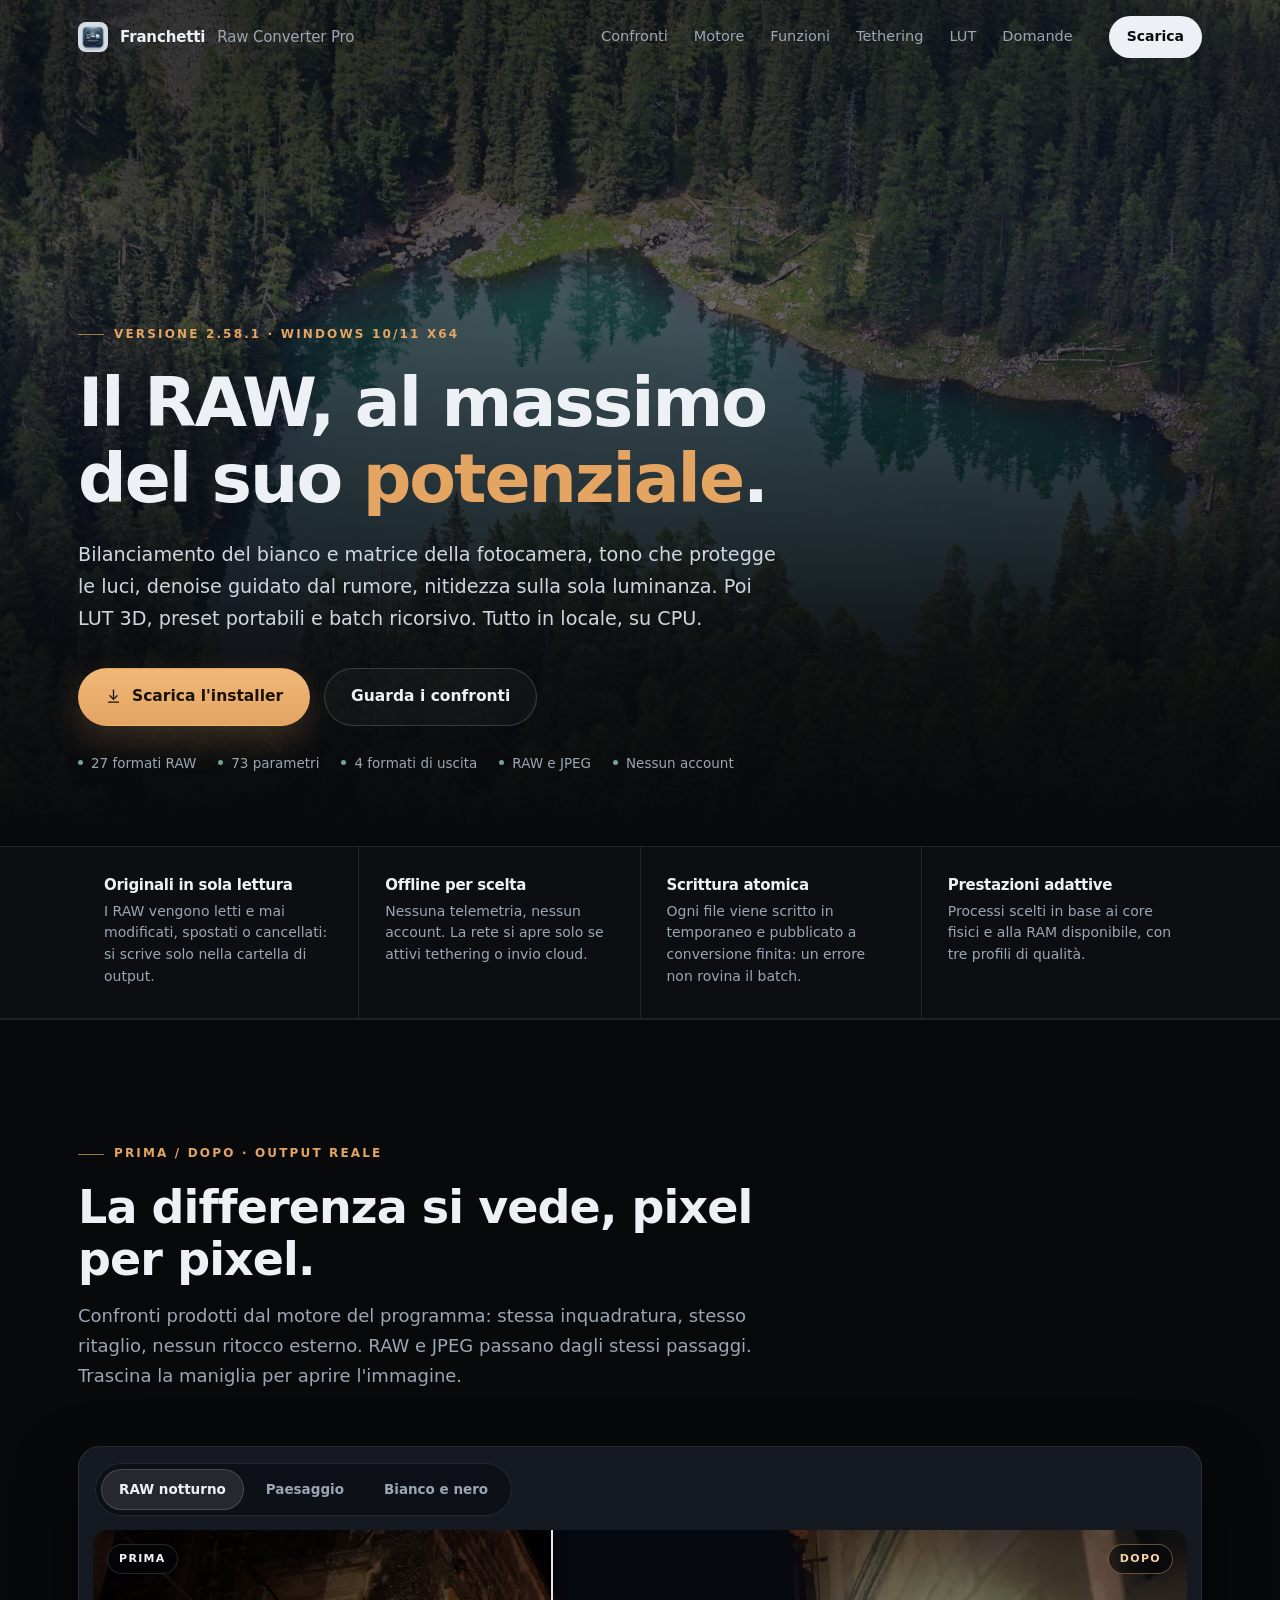
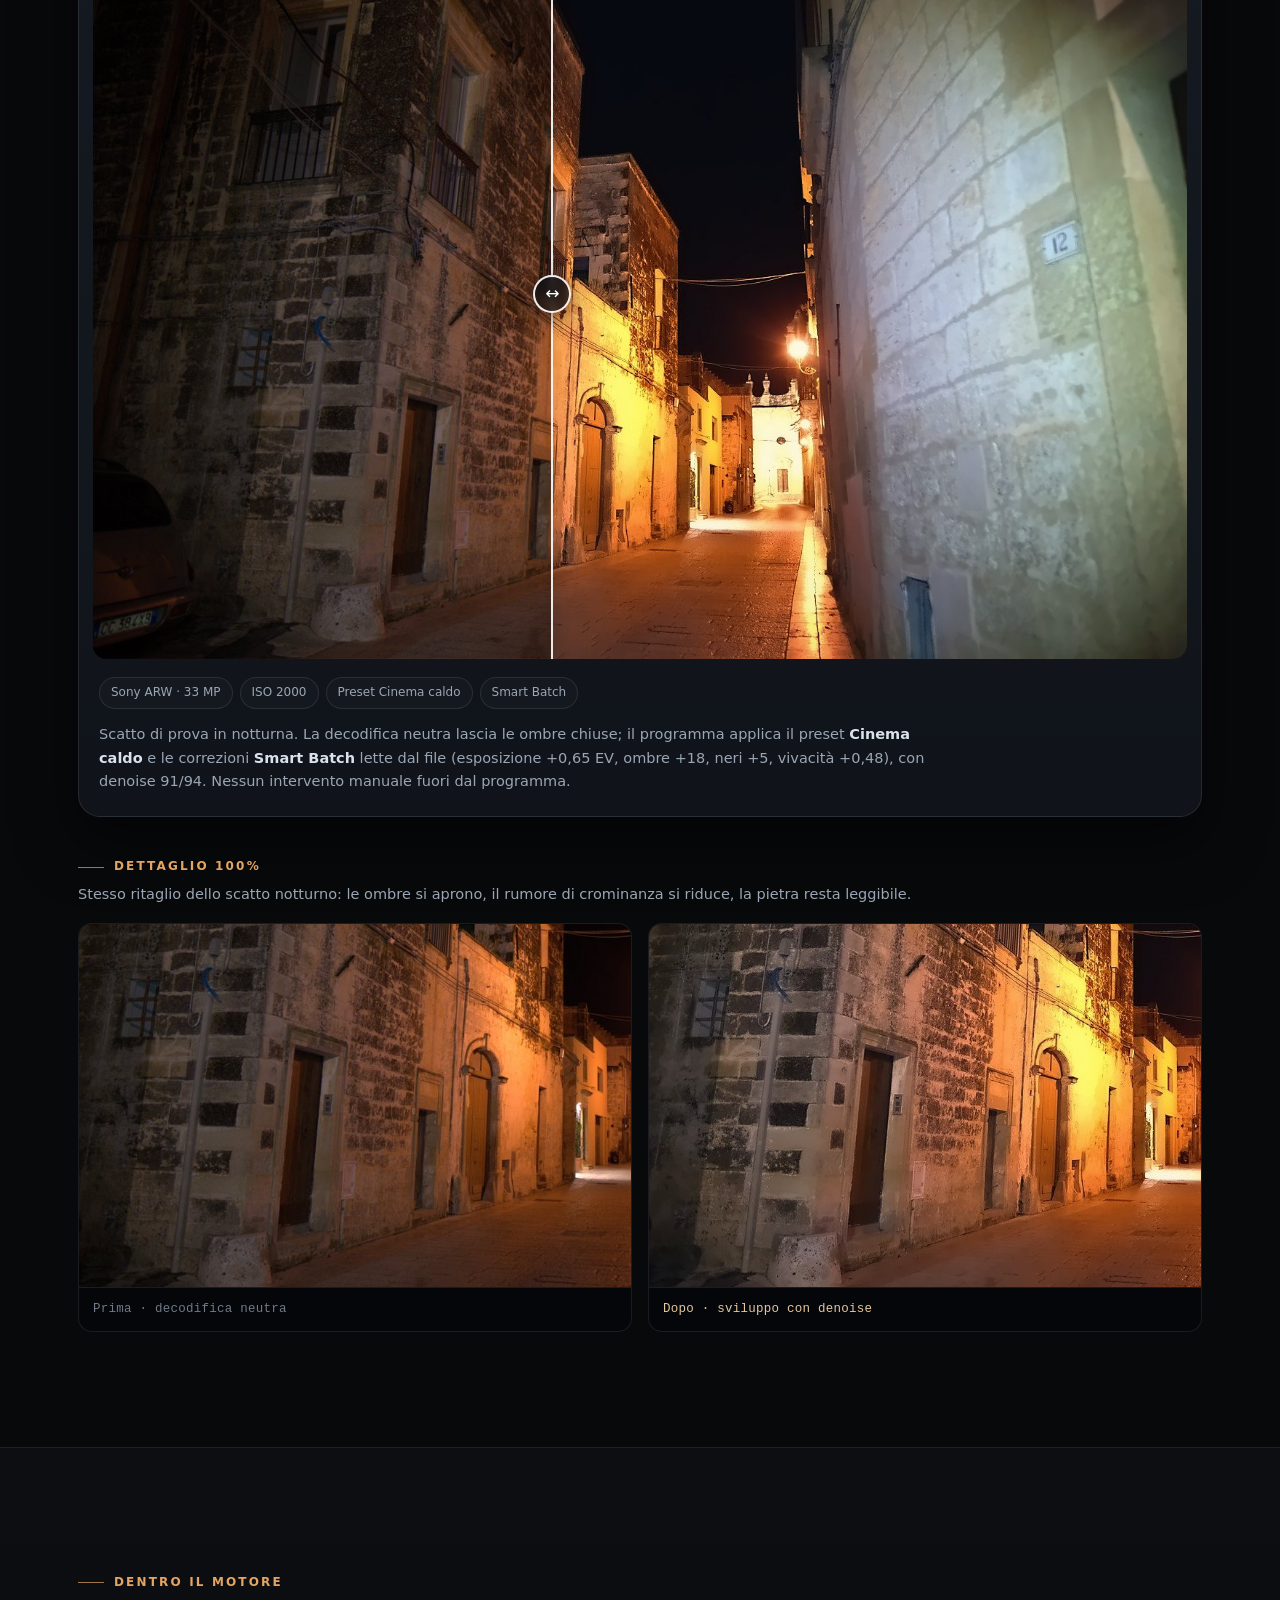
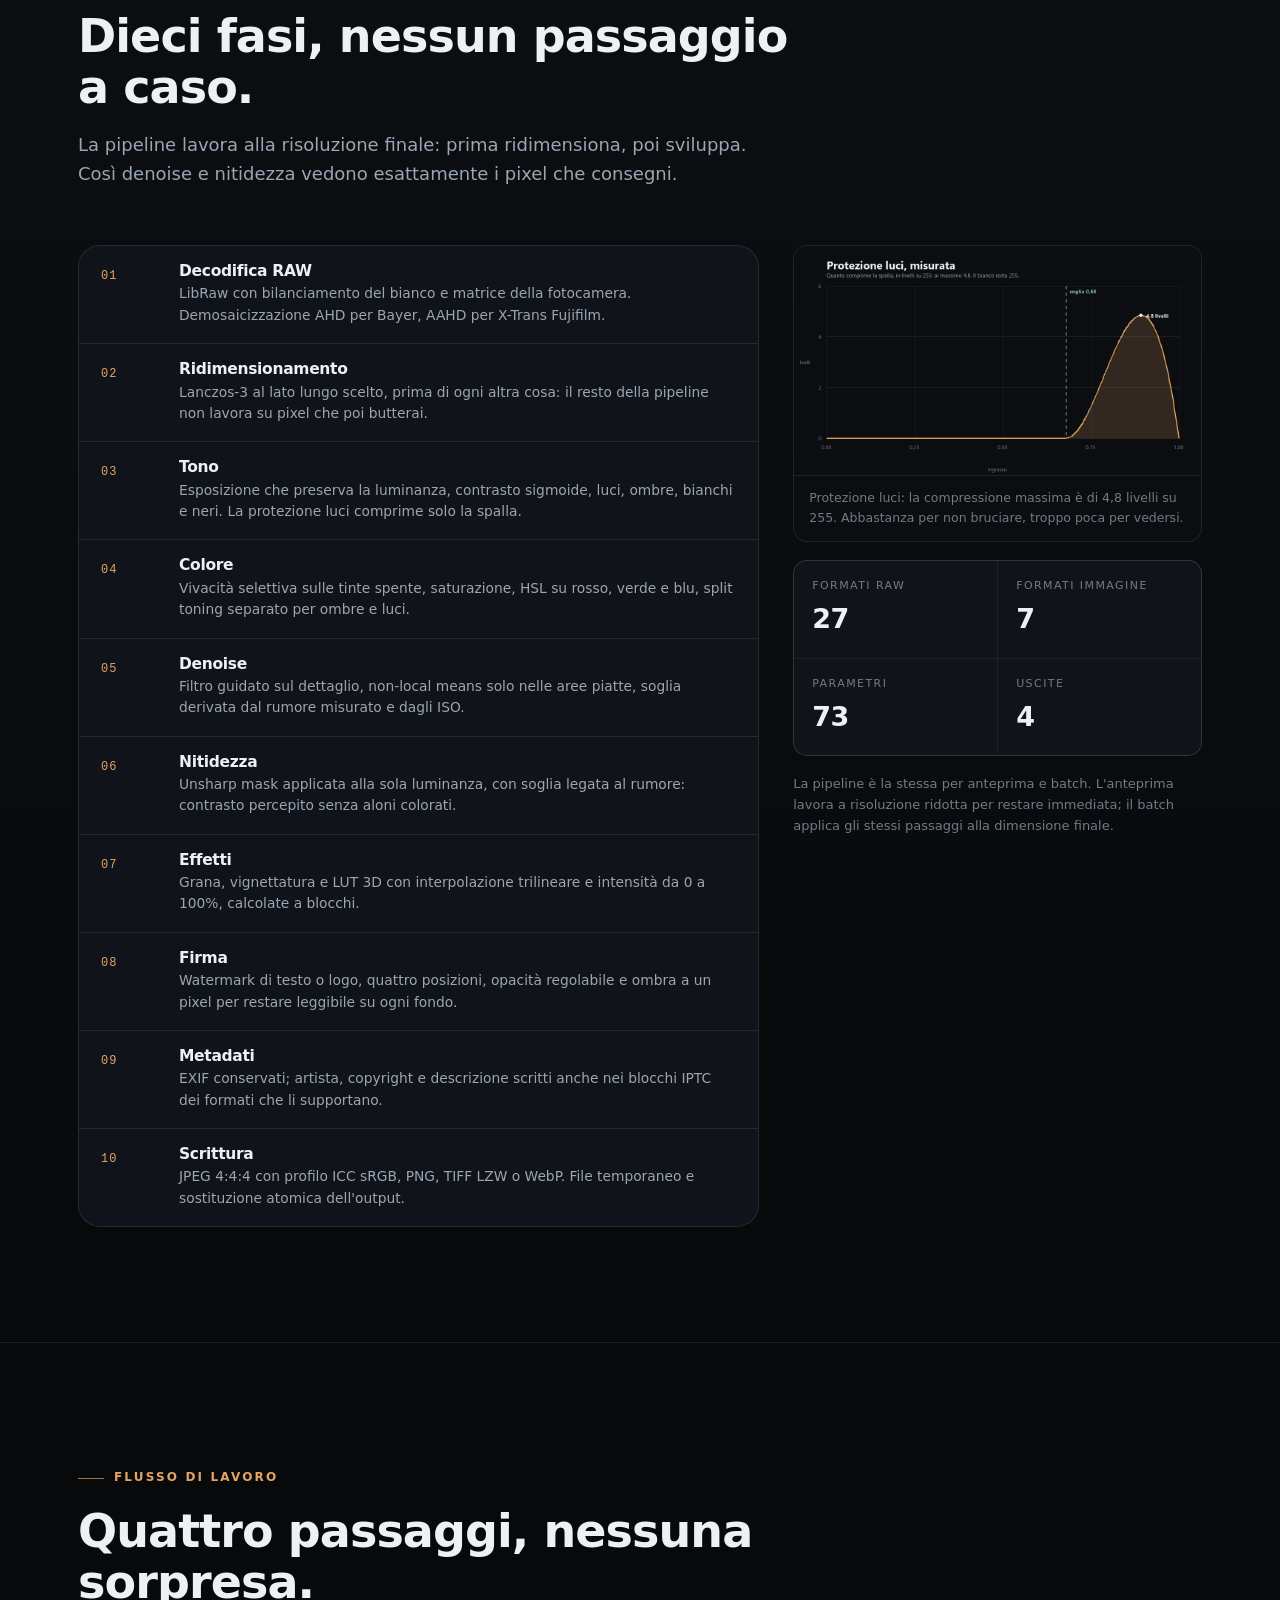
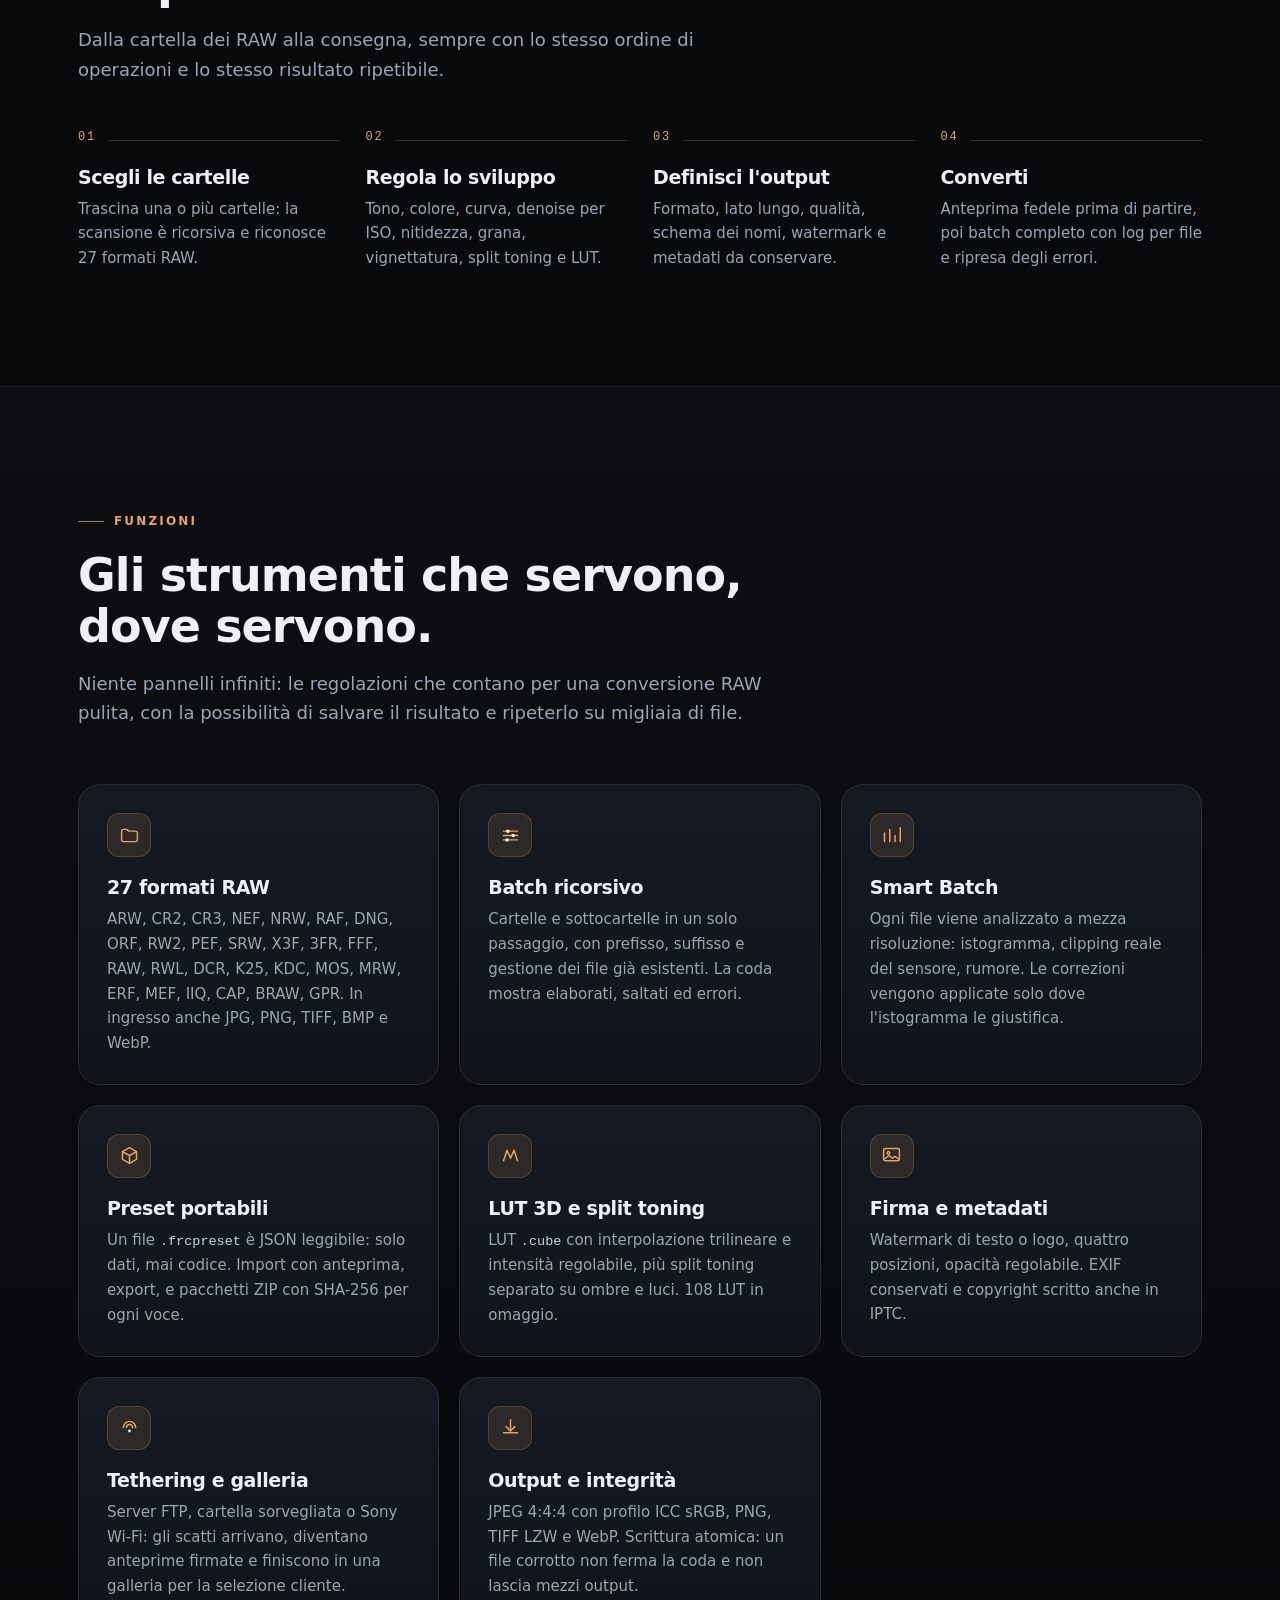
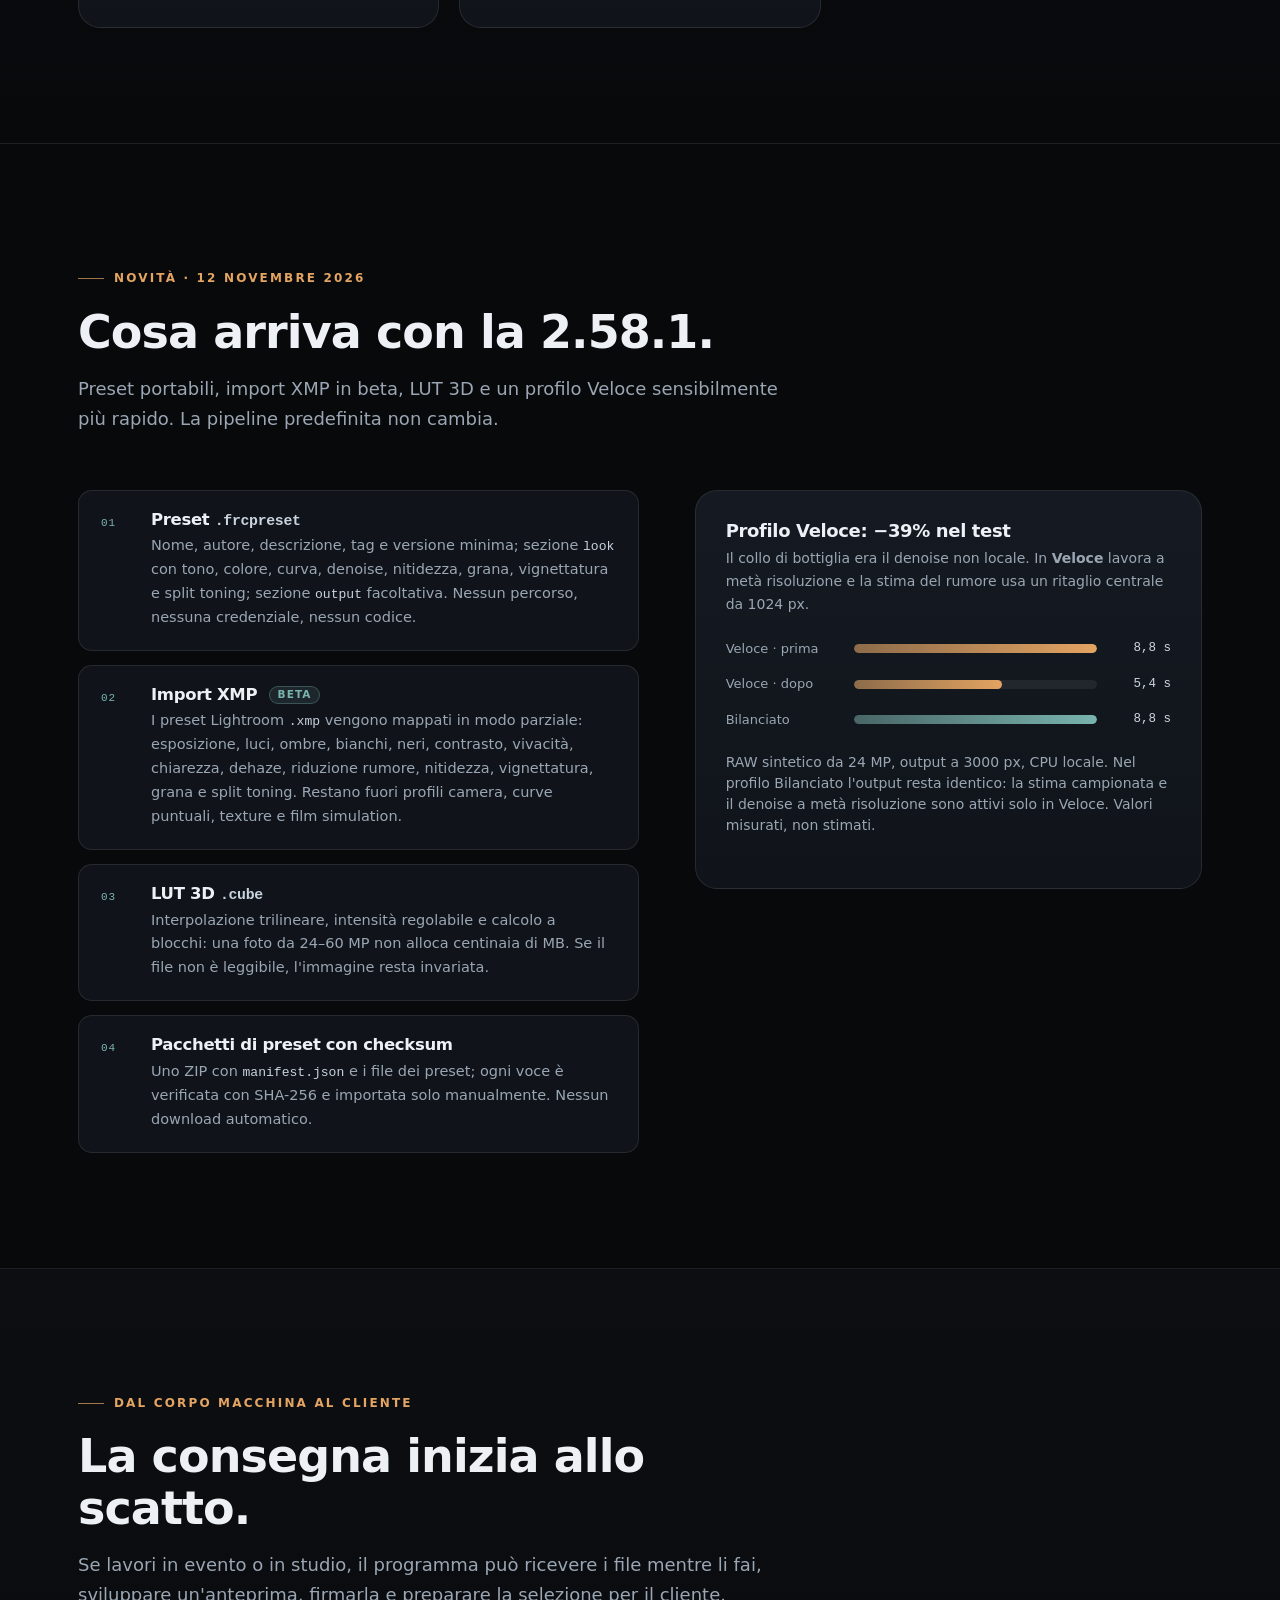
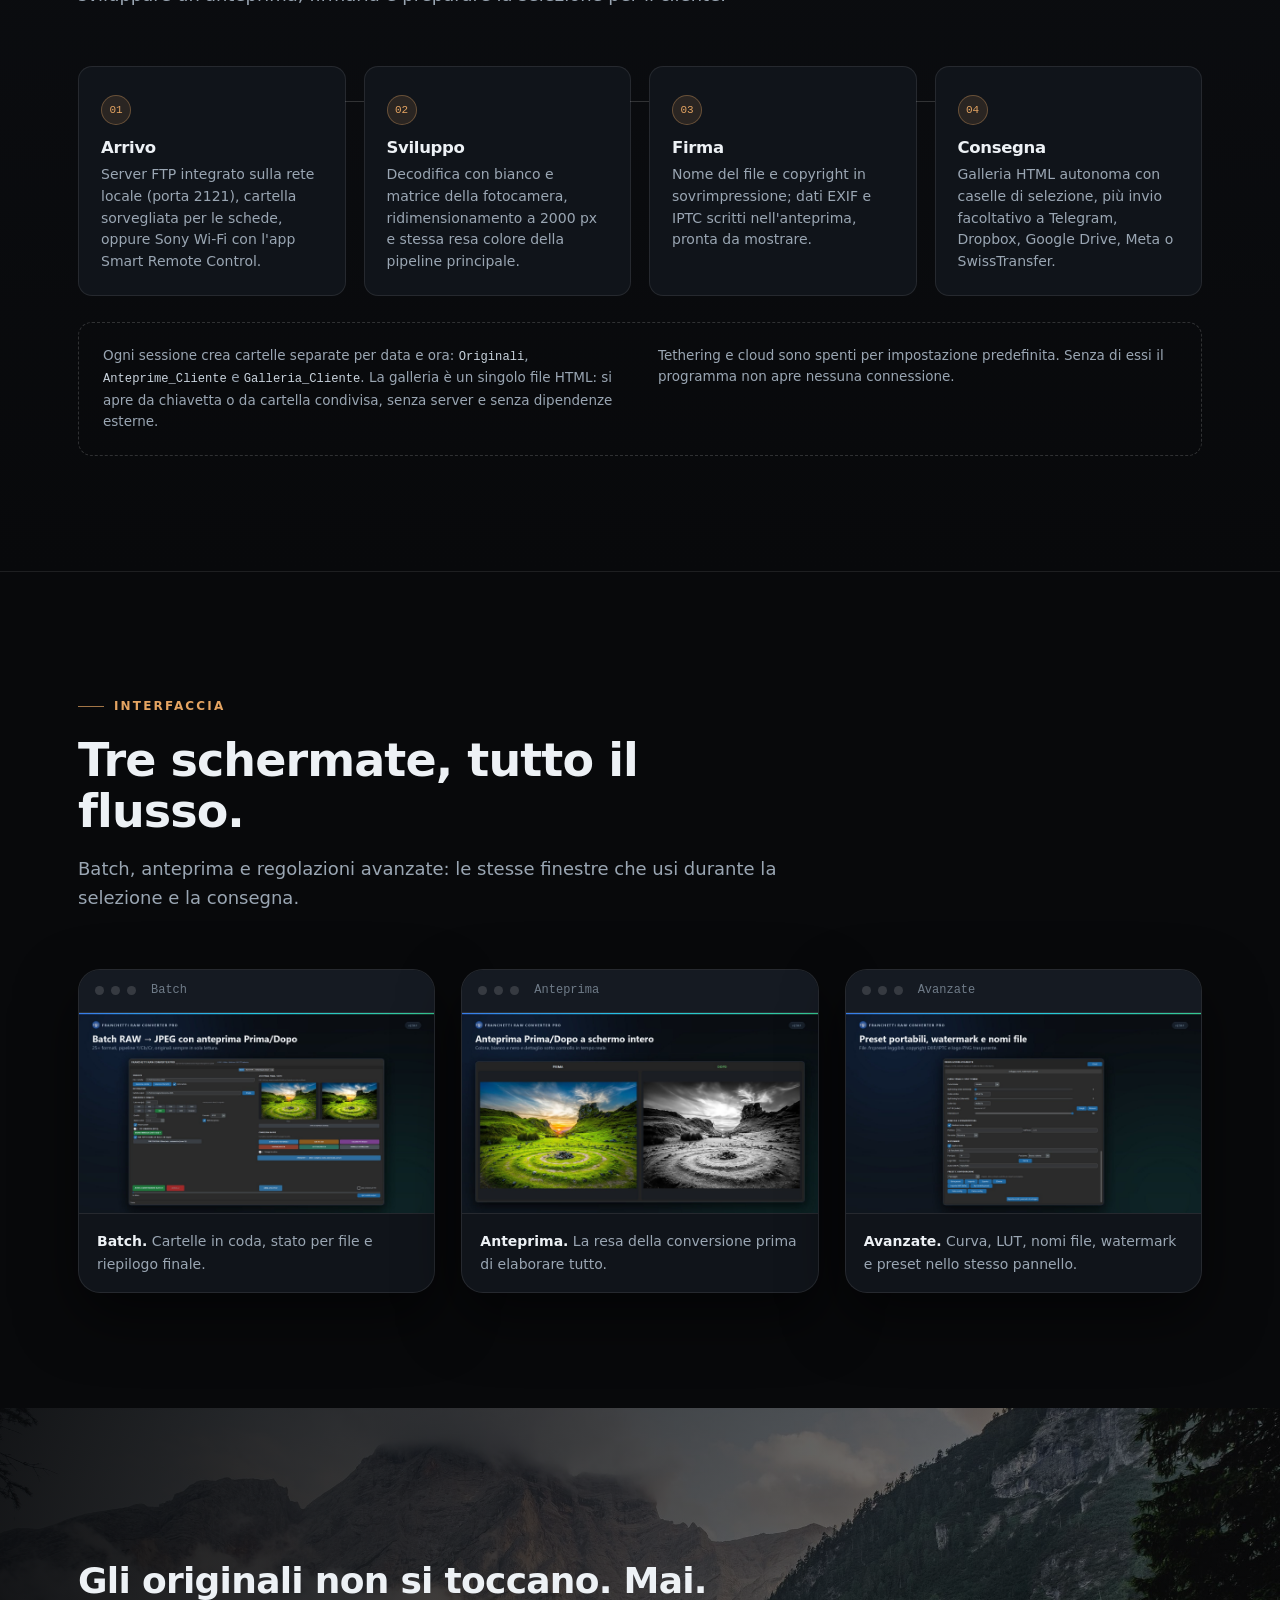
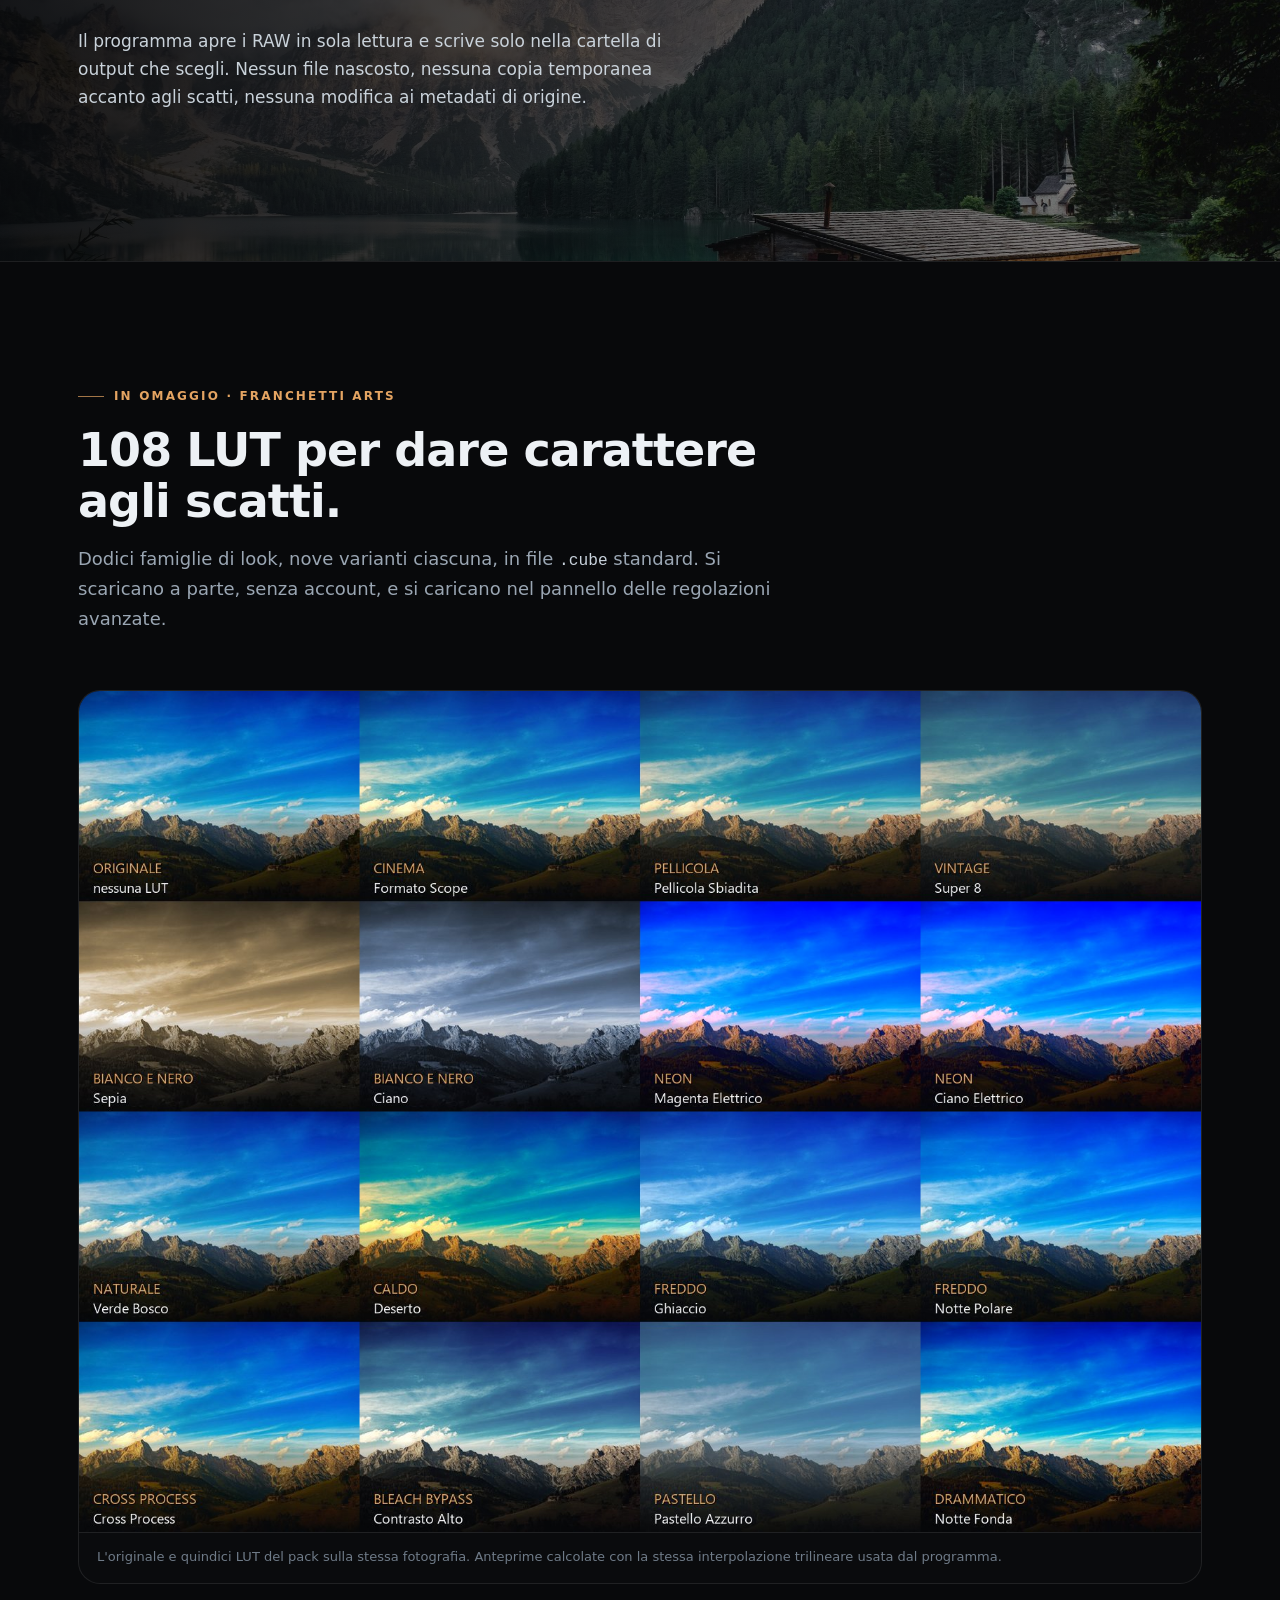
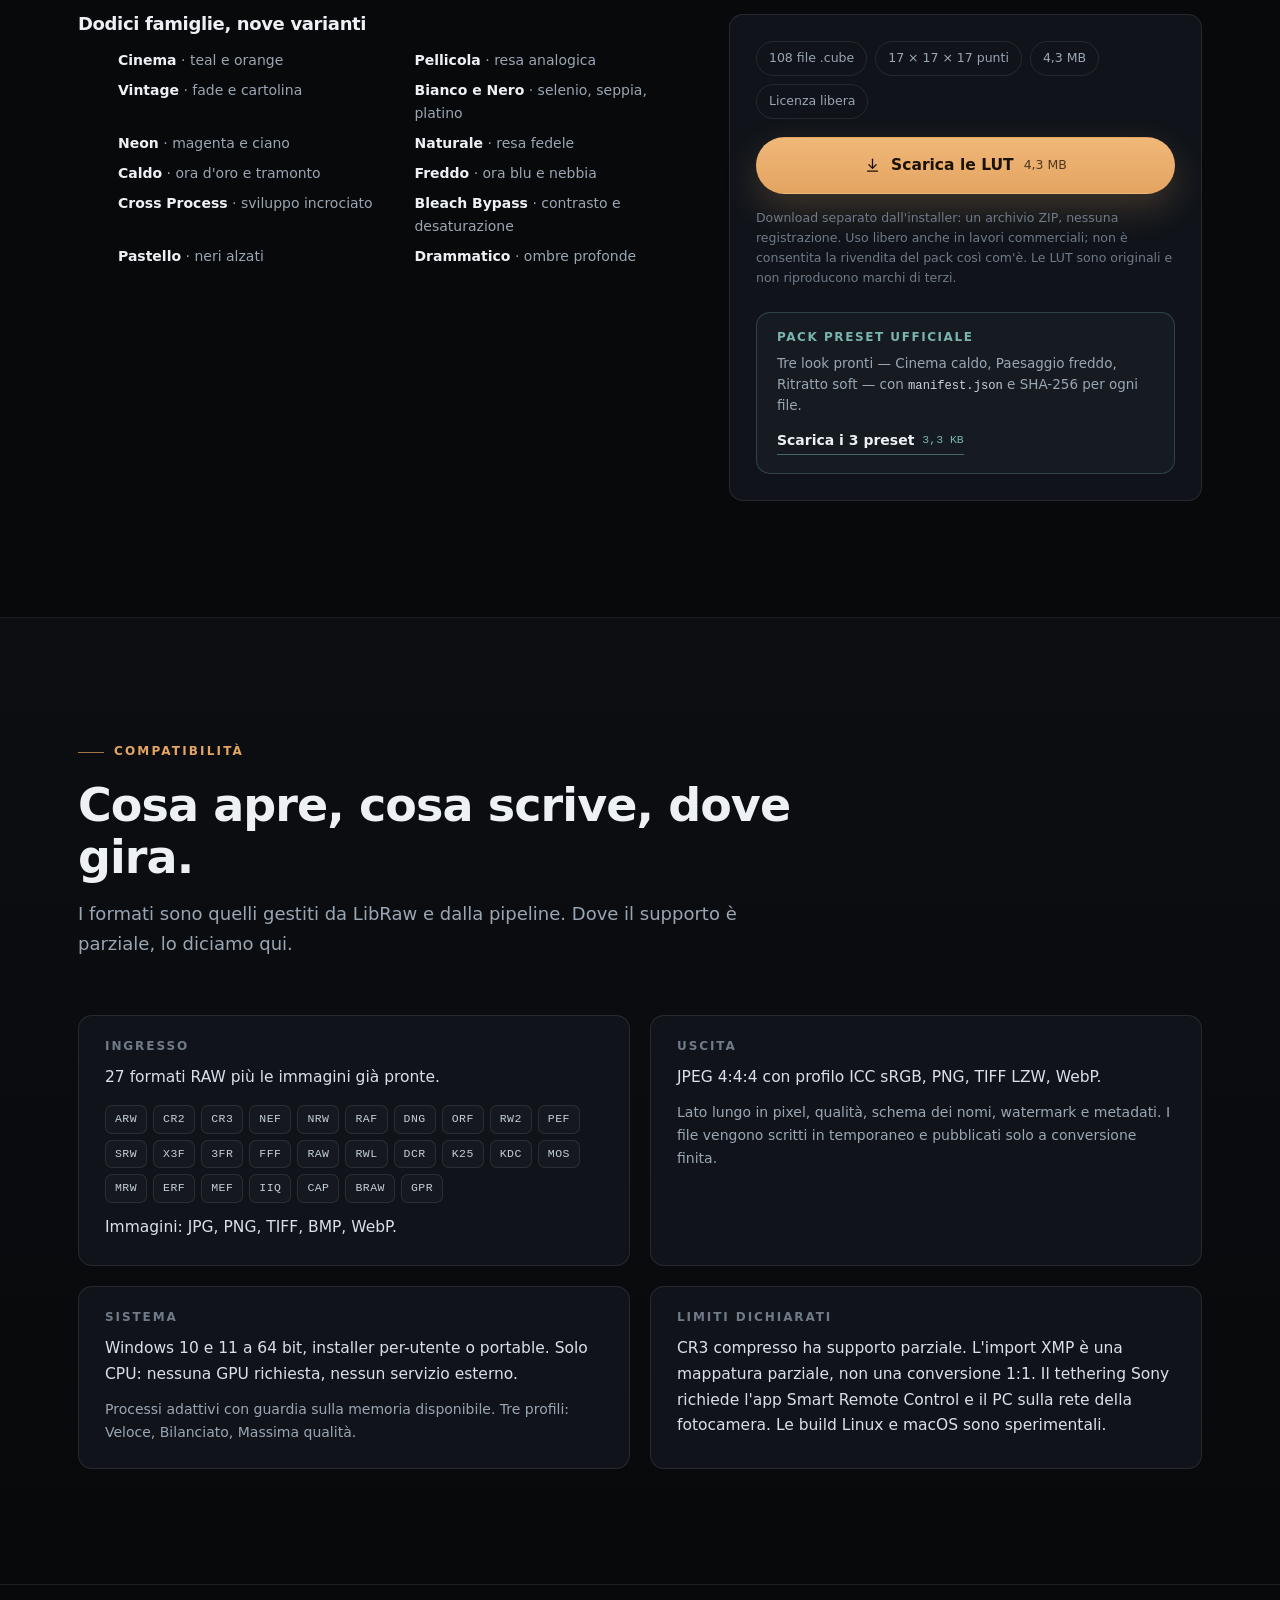
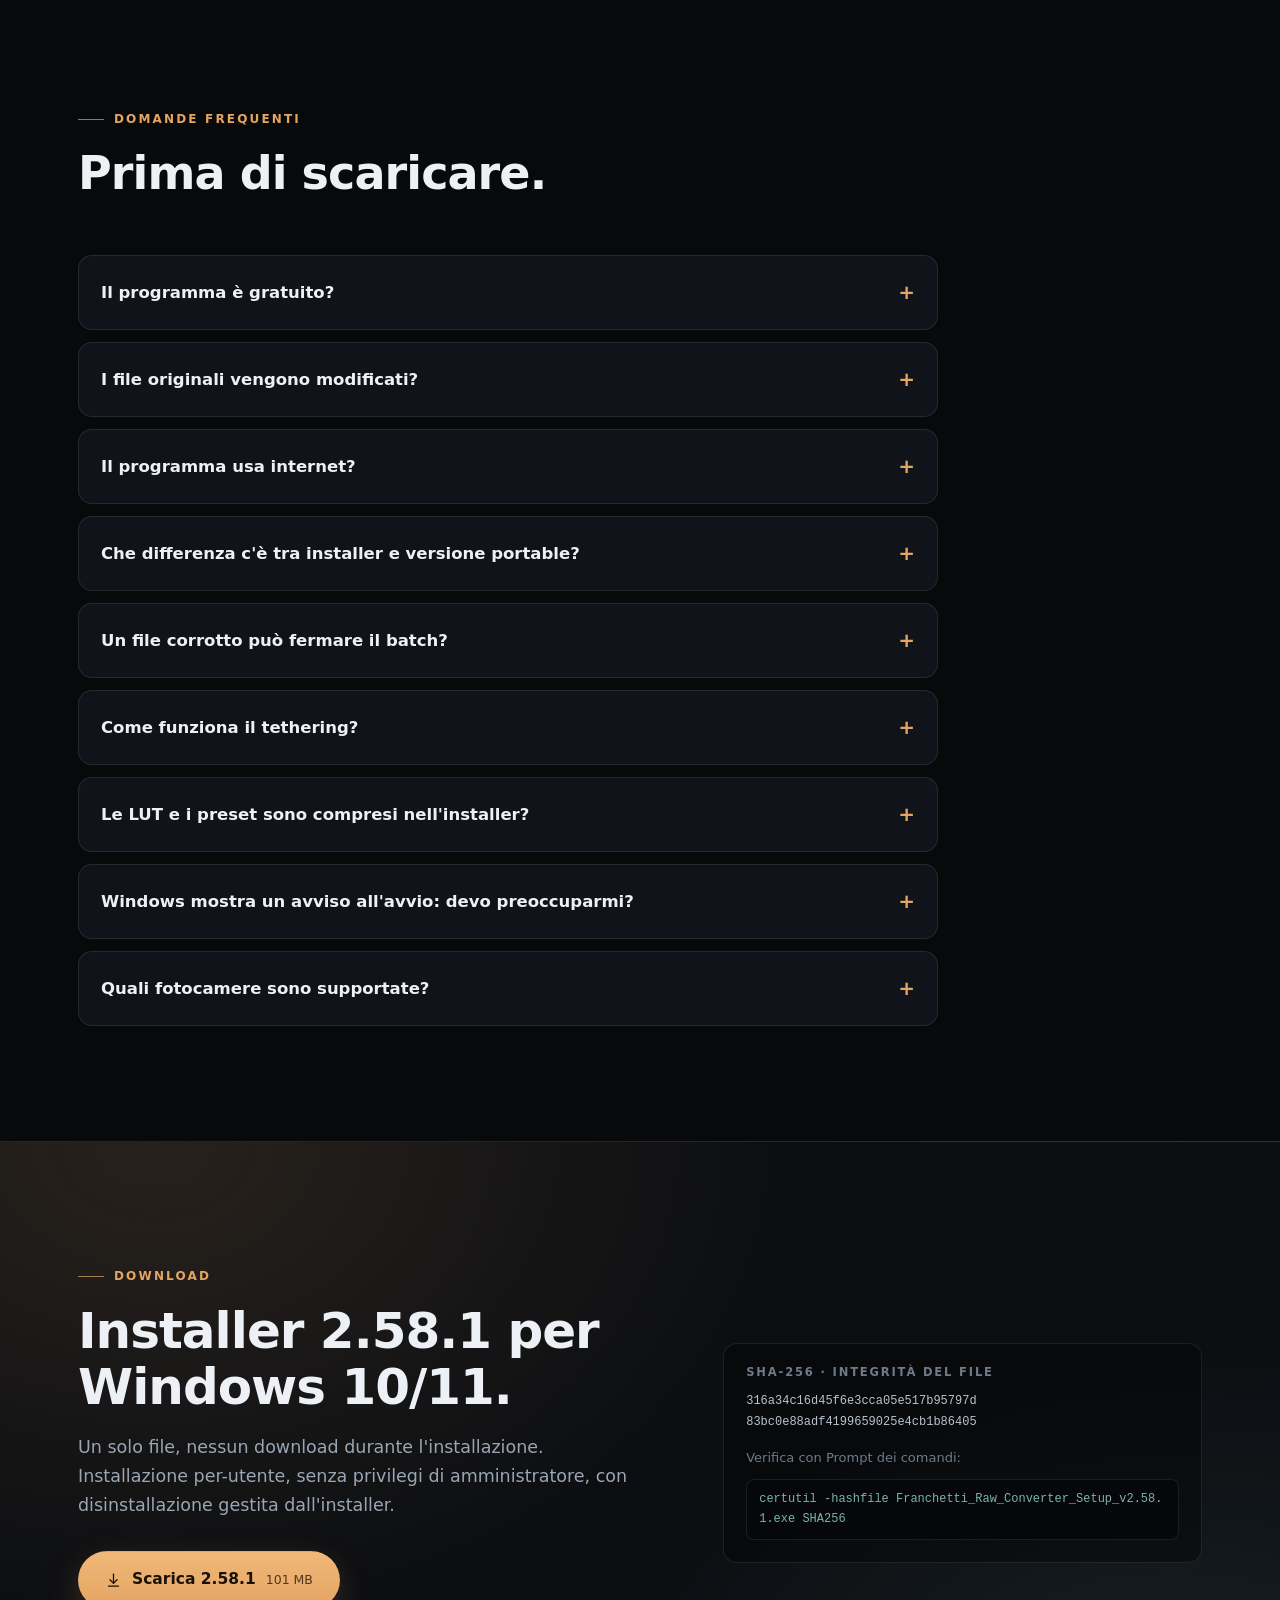
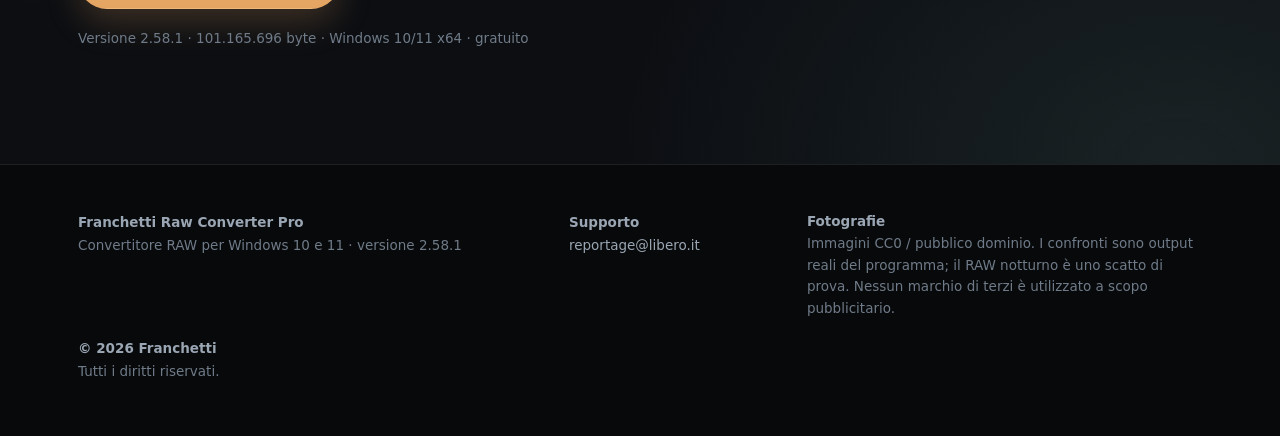
==== site/index.html @ e3708d5b "Sito: immagine di condivisione e meta Open Graph" ====
<!DOCTYPE html>
<html lang="it">
<head>
<meta charset="utf-8">
<meta name="viewport" content="width=device-width, initial-scale=1">
<title>Franchetti Raw Converter Pro — sviluppo RAW e JPEG per Windows</title>
<meta name="description" content="Convertitore RAW desktop per Windows 10/11: 27 formati, batch ricorsivo, protezione luci, denoise guidato, preset portabili, LUT 3D e tethering. Elaborazione locale su CPU, originali intatti.">
<meta name="theme-color" content="#08090b">
<meta property="og:site_name" content="Franchetti Raw Converter Pro">
<meta property="og:locale" content="it_IT">
<meta property="og:title" content="Franchetti Raw Converter Pro 2.58.1">
<meta property="og:description" content="Il RAW al massimo del suo potenziale: tono che protegge le luci, denoise guidato, LUT 3D, preset portabili. Windows 10/11 x64, gratuito.">
<meta property="og:type" content="website">
<meta property="og:url" content="https://franchettibiagio.github.io/franchetti-raw-converter-site/">
<meta property="og:image" content="https://franchettibiagio.github.io/franchetti-raw-converter-site/assets/og-image.jpg">
<meta property="og:image:type" content="image/jpeg">
<meta property="og:image:width" content="1200">
<meta property="og:image:height" content="630">
<meta property="og:image:alt" content="Franchetti Raw Converter Pro: sviluppo RAW e JPEG su Windows 10/11, gratuito">
<meta name="twitter:card" content="summary_large_image">
<meta name="twitter:title" content="Franchetti Raw Converter Pro 2.58.1">
<meta name="twitter:description" content="Sviluppo RAW e JPEG con protezione luci, denoise guidato, LUT 3D e preset portabili. Windows 10/11 x64, gratuito.">
<meta name="twitter:image" content="https://franchettibiagio.github.io/franchetti-raw-converter-site/assets/og-image.jpg">
<link rel="icon" href="favicon.png" type="image/png">
<link rel="apple-touch-icon" href="assets/logo.png">
<link rel="stylesheet" href="styles.css">
</head>
<body>

<header class="nav" id="nav">
  <div class="wrap nav__inner">
    <a class="brand" href="#top">
      <img src="assets/logo.png" alt="" width="30" height="30">
      Franchetti <span>Raw Converter Pro</span>
    </a>
    <nav class="nav__links" aria-label="Sezioni">
      <a href="#confronti">Confronti</a>
      <a href="#motore">Motore</a>
      <a href="#funzioni">Funzioni</a>
      <a href="#tethering">Tethering</a>
      <a href="#lut">LUT</a>
      <a href="#faq">Domande</a>
    </nav>
    <a class="nav__cta" href="#scarica">Scarica</a>
  </div>
</header>

<main id="top">

  <!-- ===================== HERO ===================== -->
  <section class="hero">
    <div class="hero__bg" role="img" aria-label="Lago alpino circondato da foreste"></div>
    <div class="hero__scrim"></div>

    <div class="wrap">
      <div class="hero__inner">
        <span class="eyebrow">Versione 2.58.1 · Windows 10/11 x64</span>
        <h1>Il RAW, al massimo<br>del suo <em>potenziale</em>.</h1>
        <p class="hero__lead">
          Bilanciamento del bianco e matrice della fotocamera, tono che protegge le luci,
          denoise guidato dal rumore, nitidezza sulla sola luminanza. Poi LUT 3D,
          preset portabili e batch ricorsivo. Tutto in locale, su CPU.
        </p>

        <div class="hero__actions">
          <a class="btn btn--primary" href="https://www.franchettitv.it/downloads/Franchetti_Raw_Converter_Setup_v2.58.1.exe">
            <svg viewBox="0 0 24 24" fill="none" stroke="currentColor" stroke-width="1.8" stroke-linecap="round" stroke-linejoin="round" aria-hidden="true">
              <path d="M12 3v12"/><path d="m7 11 5 5 5-5"/><path d="M5 20h14"/>
            </svg>
            Scarica l'installer
          </a>
          <a class="btn btn--ghost" href="#confronti">Guarda i confronti</a>
        </div>

        <div class="hero__meta">
          <span>27 formati RAW</span>
          <span>73 parametri</span>
          <span>4 formati di uscita</span>
          <span>RAW e JPEG</span>
          <span>Nessun account</span>
        </div>
      </div>
    </div>
  </section>

  <!-- ===================== FIDUCIA ===================== -->
  <section class="trust" aria-label="Principi del programma">
    <div class="wrap">
      <div class="trust__grid">
        <div class="trust__item">
          <h3>Originali in sola lettura</h3>
          <p>I RAW vengono letti e mai modificati, spostati o cancellati: si scrive solo nella cartella di output.</p>
        </div>
        <div class="trust__item">
          <h3>Offline per scelta</h3>
          <p>Nessuna telemetria, nessun account. La rete si apre solo se attivi tethering o invio cloud.</p>
        </div>
        <div class="trust__item">
          <h3>Scrittura atomica</h3>
          <p>Ogni file viene scritto in temporaneo e pubblicato a conversione finita: un errore non rovina il batch.</p>
        </div>
        <div class="trust__item">
          <h3>Prestazioni adattive</h3>
          <p>Processi scelti in base ai core fisici e alla RAM disponibile, con tre profili di qualità.</p>
        </div>
      </div>
    </div>
  </section>

  <!-- ===================== CONFRONTI ===================== -->
  <section class="section" id="confronti">
    <div class="wrap">
      <div class="section-head" data-reveal>
        <span class="eyebrow">Prima / dopo · output reale</span>
        <h2>La differenza si vede, pixel per pixel.</h2>
        <p>Confronti prodotti dal motore del programma: stessa inquadratura, stesso ritaglio, nessun ritocco esterno. RAW e JPEG passano dagli stessi passaggi. Trascina la maniglia per aprire l'immagine.</p>
      </div>

      <div class="scenes" data-reveal>
        <div class="ba__tabs" role="tablist" aria-label="Scegli il confronto">
          <button class="ba__tab is-active" id="tab-raw" role="tab" aria-selected="true" aria-controls="scena-raw" data-scene="scena-raw" type="button">RAW notturno</button>
          <button class="ba__tab" id="tab-paesaggio" role="tab" aria-selected="false" aria-controls="scena-paesaggio" data-scene="scena-paesaggio" type="button">Paesaggio</button>
          <button class="ba__tab" id="tab-bianconero" role="tab" aria-selected="false" aria-controls="scena-bianconero" data-scene="scena-bianconero" type="button">Bianco e nero</button>
        </div>

        <div class="scene" id="scena-raw" role="tabpanel" aria-labelledby="tab-raw">
          <div class="ba" data-ba style="--pos:42%">
            <img class="ba__after" src="assets/ba-raw-after.jpg" width="1500" height="1000"
                 alt="Via di paese di notte dopo lo sviluppo: ombre aperte, pietra leggibile e luci calde">
            <div class="ba__layer">
              <img src="assets/ba-raw-before.jpg" width="1500" height="1000" alt="">
            </div>
            <span class="ba__tag ba__tag--l">Prima</span>
            <span class="ba__tag ba__tag--r">Dopo</span>
            <span class="ba__handle" aria-hidden="true"></span>
            <input class="ba__range" type="range" min="0" max="100" value="42" step="1"
                   aria-label="Confronta prima e dopo, RAW notturno">
          </div>

          <div class="scene__meta">
            <div class="scene__chips">
              <span>Sony ARW · 33 MP</span>
              <span>ISO 2000</span>
              <span>Preset Cinema caldo</span>
              <span>Smart Batch</span>
            </div>
            <p>
              Scatto di prova in notturna. La decodifica neutra lascia le ombre chiuse; il programma
              applica il preset <b>Cinema caldo</b> e le correzioni <b>Smart Batch</b> lette dal file
              (esposizione +0,65 EV, ombre +18, neri +5, vivacità +0,48), con denoise 91/94.
              Nessun intervento manuale fuori dal programma.
            </p>
          </div>
        </div>

        <div class="scene" id="scena-paesaggio" role="tabpanel" aria-labelledby="tab-paesaggio" hidden>
          <div class="ba" data-ba style="--pos:50%">
            <img class="ba__after" src="assets/ba-paesaggio-after.jpg" width="1500" height="1000"
                 alt="Lago alpino dopo il preset Paesaggio freddo: acqua turchese, verdi puliti e cielo separato">
            <div class="ba__layer">
              <img src="assets/ba-paesaggio-before.jpg" width="1500" height="1000" alt="">
            </div>
            <span class="ba__tag ba__tag--l">Prima</span>
            <span class="ba__tag ba__tag--r">Dopo</span>
            <span class="ba__handle" aria-hidden="true"></span>
            <input class="ba__range" type="range" min="0" max="100" value="50" step="1"
                   aria-label="Confronta prima e dopo, paesaggio">
          </div>

          <div class="scene__meta">
            <div class="scene__chips">
              <span>JPEG in ingresso</span>
              <span>Preset Paesaggio freddo</span>
              <span>Temperatura −12</span>
              <span>Vivacità +0,32</span>
            </div>
            <p>
              Il preset raffredda il bianco, alza la chiarezza a +0,14 e riallinea verdi e blu
              (HSL +10 / +8). L'acqua resta separata dalla vegetazione, il cielo non diventa
              una macchia unica.
            </p>
          </div>
        </div>

        <div class="scene" id="scena-bianconero" role="tabpanel" aria-labelledby="tab-bianconero" hidden>
          <div class="ba" data-ba style="--pos:50%">
            <img class="ba__after" src="assets/ba-bianconero-after.jpg" width="1500" height="1000"
                 alt="Lago di montagna in bianco e nero, con rocce dettagliate e neri profondi">
            <div class="ba__layer">
              <img src="assets/ba-bianconero-before.jpg" width="1500" height="1000" alt="">
            </div>
            <span class="ba__tag ba__tag--l">Prima</span>
            <span class="ba__tag ba__tag--r">Dopo</span>
            <span class="ba__handle" aria-hidden="true"></span>
            <input class="ba__range" type="range" min="0" max="100" value="50" step="1"
                   aria-label="Confronta prima e dopo, bianco e nero">
          </div>

          <div class="scene__meta">
            <div class="scene__chips">
              <span>JPEG in ingresso</span>
              <span>Preset interno</span>
              <span>Contrasto +0,38</span>
              <span>Nitidezza 0,9</span>
            </div>
            <p>
              Saturazione a zero, contrasto +0,38, chiarezza +0,15 e nitidezza 0,9 sulla sola
              luminanza: il monocromo conserva il dettaglio nelle rocce senza otturare i neri.
            </p>
          </div>
        </div>
      </div>

      <div class="crops" data-reveal>
        <div class="crops__head">
          <span class="eyebrow">Dettaglio 100%</span>
          <p>Stesso ritaglio dello scatto notturno: le ombre si aprono, il rumore di crominanza si riduce, la pietra resta leggibile.</p>
        </div>
        <div class="crops__grid">
          <figure class="crop">
            <img src="assets/noise-before.jpg" width="760" height="500" loading="lazy" alt="Ritaglio al 100% prima dello sviluppo: ombre chiuse e rumore visibile">
            <figcaption>Prima · decodifica neutra</figcaption>
          </figure>
          <figure class="crop">
            <img src="assets/noise-after.jpg" width="760" height="500" loading="lazy" alt="Ritaglio al 100% dopo lo sviluppo: pietra leggibile e rumore ridotto">
            <figcaption>Dopo · sviluppo con denoise</figcaption>
          </figure>
        </div>
      </div>
    </div>
  </section>

  <!-- ===================== MOTORE ===================== -->
  <section class="section section--soft" id="motore">
    <div class="wrap">
      <div class="section-head" data-reveal>
        <span class="eyebrow">Dentro il motore</span>
        <h2>Dieci fasi, nessun passaggio a caso.</h2>
        <p>La pipeline lavora alla risoluzione finale: prima ridimensiona, poi sviluppa. Così denoise e nitidezza vedono esattamente i pixel che consegni.</p>
      </div>

      <div class="engine">
        <ol class="pipeline" data-reveal>
          <li>
            <span class="pipeline__num">01</span>
            <div><h3>Decodifica RAW</h3>
              <p>LibRaw con bilanciamento del bianco e matrice della fotocamera. Demosaicizzazione AHD per Bayer, AAHD per X-Trans Fujifilm.</p></div>
          </li>
          <li>
            <span class="pipeline__num">02</span>
            <div><h3>Ridimensionamento</h3>
              <p>Lanczos-3 al lato lungo scelto, prima di ogni altra cosa: il resto della pipeline non lavora su pixel che poi butterai.</p></div>
          </li>
          <li>
            <span class="pipeline__num">03</span>
            <div><h3>Tono</h3>
              <p>Esposizione che preserva la luminanza, contrasto sigmoide, luci, ombre, bianchi e neri. La protezione luci comprime solo la spalla.</p></div>
          </li>
          <li>
            <span class="pipeline__num">04</span>
            <div><h3>Colore</h3>
              <p>Vivacità selettiva sulle tinte spente, saturazione, HSL su rosso, verde e blu, split toning separato per ombre e luci.</p></div>
          </li>
          <li>
            <span class="pipeline__num">05</span>
            <div><h3>Denoise</h3>
              <p>Filtro guidato sul dettaglio, non-local means solo nelle aree piatte, soglia derivata dal rumore misurato e dagli ISO.</p></div>
          </li>
          <li>
            <span class="pipeline__num">06</span>
            <div><h3>Nitidezza</h3>
              <p>Unsharp mask applicata alla sola luminanza, con soglia legata al rumore: contrasto percepito senza aloni colorati.</p></div>
          </li>
          <li>
            <span class="pipeline__num">07</span>
            <div><h3>Effetti</h3>
              <p>Grana, vignettatura e LUT 3D con interpolazione trilineare e intensità da 0 a 100%, calcolate a blocchi.</p></div>
          </li>
          <li>
            <span class="pipeline__num">08</span>
            <div><h3>Firma</h3>
              <p>Watermark di testo o logo, quattro posizioni, opacità regolabile e ombra a un pixel per restare leggibile su ogni fondo.</p></div>
          </li>
          <li>
            <span class="pipeline__num">09</span>
            <div><h3>Metadati</h3>
              <p>EXIF conservati; artista, copyright e descrizione scritti anche nei blocchi IPTC dei formati che li supportano.</p></div>
          </li>
          <li>
            <span class="pipeline__num">10</span>
            <div><h3>Scrittura</h3>
              <p>JPEG 4:4:4 con profilo ICC sRGB, PNG, TIFF LZW o WebP. File temporaneo e sostituzione atomica dell'output.</p></div>
          </li>
        </ol>

        <aside class="engine__aside" data-reveal>
          <figure class="chart">
            <img src="assets/curva-luci.png" width="1100" height="620" loading="lazy"
                 alt="Grafico della compressione della spalla: fino a 4,8 livelli sopra la soglia 0,68, con ritorno a 255">
            <figcaption>Protezione luci: la compressione massima è di 4,8 livelli su 255. Abbastanza per non bruciare, troppo poca per vedersi.</figcaption>
          </figure>

          <dl class="statline">
            <div><dt>Formati RAW</dt><dd>27</dd></div>
            <div><dt>Formati immagine</dt><dd>7</dd></div>
            <div><dt>Parametri</dt><dd>73</dd></div>
            <div><dt>Uscite</dt><dd>4</dd></div>
          </dl>

          <p class="engine__note">
            La pipeline è la stessa per anteprima e batch. L'anteprima lavora a risoluzione ridotta
            per restare immediata; il batch applica gli stessi passaggi alla dimensione finale.
          </p>
        </aside>
      </div>
    </div>
  </section>

  <!-- ===================== COME FUNZIONA ===================== -->
  <section class="section" id="come">
    <div class="wrap">
      <div class="section-head" data-reveal>
        <span class="eyebrow">Flusso di lavoro</span>
        <h2>Quattro passaggi, nessuna sorpresa.</h2>
        <p>Dalla cartella dei RAW alla consegna, sempre con lo stesso ordine di operazioni e lo stesso risultato ripetibile.</p>
      </div>

      <div class="steps">
        <article class="step" data-reveal>
          <h3>Scegli le cartelle</h3>
          <p>Trascina una o più cartelle: la scansione è ricorsiva e riconosce 27 formati RAW.</p>
        </article>
        <article class="step" data-reveal>
          <h3>Regola lo sviluppo</h3>
          <p>Tono, colore, curva, denoise per ISO, nitidezza, grana, vignettatura, split toning e LUT.</p>
        </article>
        <article class="step" data-reveal>
          <h3>Definisci l'output</h3>
          <p>Formato, lato lungo, qualità, schema dei nomi, watermark e metadati da conservare.</p>
        </article>
        <article class="step" data-reveal>
          <h3>Converti</h3>
          <p>Anteprima fedele prima di partire, poi batch completo con log per file e ripresa degli errori.</p>
        </article>
      </div>
    </div>
  </section>

  <!-- ===================== FUNZIONI ===================== -->
  <section class="section section--soft" id="funzioni">
    <div class="wrap">
      <div class="section-head" data-reveal>
        <span class="eyebrow">Funzioni</span>
        <h2>Gli strumenti che servono, dove servono.</h2>
        <p>Niente pannelli infiniti: le regolazioni che contano per una conversione RAW pulita, con la possibilità di salvare il risultato e ripeterlo su migliaia di file.</p>
      </div>

      <div class="cards">
        <article class="card" data-reveal>
          <div class="card__icon">
            <svg viewBox="0 0 24 24" fill="none" stroke-width="1.7" stroke-linecap="round" stroke-linejoin="round" aria-hidden="true">
              <path d="M3 7a2 2 0 0 1 2-2h4l2 2h8a2 2 0 0 1 2 2v8a2 2 0 0 1-2 2H5a2 2 0 0 1-2-2z"/>
            </svg>
          </div>
          <h3>27 formati RAW</h3>
          <p>ARW, CR2, CR3, NEF, NRW, RAF, DNG, ORF, RW2, PEF, SRW, X3F, 3FR, FFF, RAW, RWL, DCR, K25, KDC, MOS, MRW, ERF, MEF, IIQ, CAP, BRAW, GPR. In ingresso anche JPG, PNG, TIFF, BMP e WebP.</p>
        </article>

        <article class="card" data-reveal>
          <div class="card__icon">
            <svg viewBox="0 0 24 24" fill="none" stroke-width="1.7" stroke-linecap="round" stroke-linejoin="round" aria-hidden="true">
              <path d="M4 7h16M4 12h16M4 17h16"/><circle cx="9" cy="7" r="2" fill="currentColor" stroke="none"/><circle cx="15" cy="12" r="2" fill="currentColor" stroke="none"/><circle cx="8" cy="17" r="2" fill="currentColor" stroke="none"/>
            </svg>
          </div>
          <h3>Batch ricorsivo</h3>
          <p>Cartelle e sottocartelle in un solo passaggio, con prefisso, suffisso e gestione dei file già esistenti. La coda mostra elaborati, saltati ed errori.</p>
        </article>

        <article class="card" data-reveal>
          <div class="card__icon">
            <svg viewBox="0 0 24 24" fill="none" stroke-width="1.7" stroke-linecap="round" stroke-linejoin="round" aria-hidden="true">
              <path d="M4 19V9M10 19V5M16 19v-7M22 19V3"/>
            </svg>
          </div>
          <h3>Smart Batch</h3>
          <p>Ogni file viene analizzato a mezza risoluzione: istogramma, clipping reale del sensore, rumore. Le correzioni vengono applicate solo dove l'istogramma le giustifica.</p>
        </article>

        <article class="card" data-reveal>
          <div class="card__icon">
            <svg viewBox="0 0 24 24" fill="none" stroke-width="1.7" stroke-linecap="round" stroke-linejoin="round" aria-hidden="true">
              <path d="m12 3 8 4.5v9L12 21l-8-4.5v-9z"/><path d="m4 7.5 8 4.5 8-4.5M12 12v9"/>
            </svg>
          </div>
          <h3>Preset portabili</h3>
          <p>Un file <span class="mono">.frcpreset</span> è JSON leggibile: solo dati, mai codice. Import con anteprima, export, e pacchetti ZIP con SHA-256 per ogni voce.</p>
        </article>

        <article class="card" data-reveal>
          <div class="card__icon">
            <svg viewBox="0 0 24 24" fill="none" stroke-width="1.7" stroke-linecap="round" stroke-linejoin="round" aria-hidden="true">
              <path d="M4 18 8 6l4 9 4-9 4 12"/>
            </svg>
          </div>
          <h3>LUT 3D e split toning</h3>
          <p>LUT <span class="mono">.cube</span> con interpolazione trilineare e intensità regolabile, più split toning separato su ombre e luci. 108 LUT in omaggio.</p>
        </article>

        <article class="card" data-reveal>
          <div class="card__icon">
            <svg viewBox="0 0 24 24" fill="none" stroke-width="1.7" stroke-linecap="round" stroke-linejoin="round" aria-hidden="true">
              <rect x="3" y="4" width="18" height="14" rx="2"/><circle cx="8.5" cy="9" r="1.5"/><path d="m4 16 5-4 4 3 3-2 4 3"/>
            </svg>
          </div>
          <h3>Firma e metadati</h3>
          <p>Watermark di testo o logo, quattro posizioni, opacità regolabile. EXIF conservati e copyright scritto anche in IPTC.</p>
        </article>

        <article class="card" data-reveal>
          <div class="card__icon">
            <svg viewBox="0 0 24 24" fill="none" stroke-width="1.7" stroke-linecap="round" stroke-linejoin="round" aria-hidden="true">
              <path d="M5 12a7 7 0 0 1 14 0"/><path d="M8.5 12a3.5 3.5 0 0 1 7 0"/><circle cx="12" cy="16" r="1.6" fill="currentColor" stroke="none"/>
            </svg>
          </div>
          <h3>Tethering e galleria</h3>
          <p>Server FTP, cartella sorvegliata o Sony Wi-Fi: gli scatti arrivano, diventano anteprime firmate e finiscono in una galleria per la selezione cliente.</p>
        </article>

        <article class="card" data-reveal>
          <div class="card__icon">
            <svg viewBox="0 0 24 24" fill="none" stroke-width="1.7" stroke-linecap="round" stroke-linejoin="round" aria-hidden="true">
              <path d="M12 3v12"/><path d="m7 11 5 5 5-5"/><path d="M4 18h16"/>
            </svg>
          </div>
          <h3>Output e integrità</h3>
          <p>JPEG 4:4:4 con profilo ICC sRGB, PNG, TIFF LZW e WebP. Scrittura atomica: un file corrotto non ferma la coda e non lascia mezzi output.</p>
        </article>
      </div>
    </div>
  </section>

  <!-- ===================== NOVITA ===================== -->
  <section class="section" id="novita">
    <div class="wrap">
      <div class="section-head" data-reveal>
        <span class="eyebrow">Novità · 12 novembre 2026</span>
        <h2>Cosa arriva con la 2.58.1.</h2>
        <p>Preset portabili, import XMP in beta, LUT 3D e un profilo Veloce sensibilmente più rapido. La pipeline predefinita non cambia.</p>
      </div>

      <div class="release">
        <div class="release__list" data-reveal>
          <article class="release__item">
            <div class="tag">01</div>
            <div>
              <h3>Preset <span class="mono">.frcpreset</span></h3>
              <p>Nome, autore, descrizione, tag e versione minima; sezione <span class="mono">look</span> con tono, colore, curva, denoise, nitidezza, grana, vignettatura e split toning; sezione <span class="mono">output</span> facoltativa. Nessun percorso, nessuna credenziale, nessun codice.</p>
            </div>
          </article>

          <article class="release__item">
            <div class="tag">02</div>
            <div>
              <h3>Import XMP <span class="badge-beta">beta</span></h3>
              <p>I preset Lightroom <span class="mono">.xmp</span> vengono mappati in modo parziale: esposizione, luci, ombre, bianchi, neri, contrasto, vivacità, chiarezza, dehaze, riduzione rumore, nitidezza, vignettatura, grana e split toning. Restano fuori profili camera, curve puntuali, texture e film simulation.</p>
            </div>
          </article>

          <article class="release__item">
            <div class="tag">03</div>
            <div>
              <h3>LUT 3D <span class="mono">.cube</span></h3>
              <p>Interpolazione trilineare, intensità regolabile e calcolo a blocchi: una foto da 24–60 MP non alloca centinaia di MB. Se il file non è leggibile, l'immagine resta invariata.</p>
            </div>
          </article>

          <article class="release__item">
            <div class="tag">04</div>
            <div>
              <h3>Pacchetti di preset con checksum</h3>
              <p>Uno ZIP con <span class="mono">manifest.json</span> e i file dei preset; ogni voce è verificata con SHA-256 e importata solo manualmente. Nessun download automatico.</p>
            </div>
          </article>
        </div>

        <aside class="bench" data-reveal>
          <h3>Profilo Veloce: −39% nel test</h3>
          <p>Il collo di bottiglia era il denoise non locale. In <b>Veloce</b> lavora a metà risoluzione e la stima del rumore usa un ritaglio centrale da 1024 px.</p>

          <div class="bars">
            <div class="bars__row"><span>Veloce · prima</span><i style="--w:100%"></i><b>8,8 s</b></div>
            <div class="bars__row"><span>Veloce · dopo</span><i style="--w:61%"></i><b>5,4 s</b></div>
            <div class="bars__row"><span>Bilanciato</span><i style="--w:100%"></i><b>8,8 s</b></div>
          </div>

          <p class="bench__note">
            RAW sintetico da 24 MP, output a 3000 px, CPU locale. Nel profilo Bilanciato
            l'output resta identico: la stima campionata e il denoise a metà risoluzione
            sono attivi solo in Veloce. Valori misurati, non stimati.
          </p>
        </aside>
      </div>
    </div>
  </section>

  <!-- ===================== TETHERING ===================== -->
  <section class="section section--soft" id="tethering">
    <div class="wrap">
      <div class="section-head" data-reveal>
        <span class="eyebrow">Dal corpo macchina al cliente</span>
        <h2>La consegna inizia allo scatto.</h2>
        <p>Se lavori in evento o in studio, il programma può ricevere i file mentre li fai, sviluppare un'anteprima, firmarla e preparare la selezione per il cliente.</p>
      </div>

      <div class="flow" data-reveal>
        <article class="flow__item">
          <span class="flow__num">01</span>
          <h3>Arrivo</h3>
          <p>Server FTP integrato sulla rete locale (porta 2121), cartella sorvegliata per le schede, oppure Sony Wi-Fi con l'app Smart Remote Control.</p>
        </article>
        <article class="flow__item">
          <span class="flow__num">02</span>
          <h3>Sviluppo</h3>
          <p>Decodifica con bianco e matrice della fotocamera, ridimensionamento a 2000 px e stessa resa colore della pipeline principale.</p>
        </article>
        <article class="flow__item">
          <span class="flow__num">03</span>
          <h3>Firma</h3>
          <p>Nome del file e copyright in sovrimpressione; dati EXIF e IPTC scritti nell'anteprima, pronta da mostrare.</p>
        </article>
        <article class="flow__item">
          <span class="flow__num">04</span>
          <h3>Consegna</h3>
          <p>Galleria HTML autonoma con caselle di selezione, più invio facoltativo a Telegram, Dropbox, Google Drive, Meta o SwissTransfer.</p>
        </article>
      </div>

      <div class="flow__note" data-reveal>
        <p>
          Ogni sessione crea cartelle separate per data e ora:
          <span class="mono">Originali</span>, <span class="mono">Anteprime_Cliente</span> e
          <span class="mono">Galleria_Cliente</span>. La galleria è un singolo file HTML:
          si apre da chiavetta o da cartella condivisa, senza server e senza dipendenze esterne.
        </p>
        <p>
          Tethering e cloud sono spenti per impostazione predefinita. Senza di essi il programma
          non apre nessuna connessione.
        </p>
      </div>
    </div>
  </section>

  <!-- ===================== GALLERIA ===================== -->
  <section class="section" id="galleria">
    <div class="wrap">
      <div class="section-head" data-reveal>
        <span class="eyebrow">Interfaccia</span>
        <h2>Tre schermate, tutto il flusso.</h2>
        <p>Batch, anteprima e regolazioni avanzate: le stesse finestre che usi durante la selezione e la consegna.</p>
      </div>

      <div class="shots shots--three">
        <figure class="shot" data-reveal>
          <div class="shot__bar"><i></i><i></i><i></i><span>Batch</span></div>
          <img src="assets/ui-batch.jpg" width="1600" height="900" loading="lazy"
               alt="Finestra del batch con l'elenco dei file RAW da convertire e le opzioni di output">
          <figcaption class="shot__caption"><b>Batch.</b> Cartelle in coda, stato per file e riepilogo finale.</figcaption>
        </figure>

        <figure class="shot" data-reveal>
          <div class="shot__bar"><i></i><i></i><i></i><span>Anteprima</span></div>
          <img src="assets/ui-anteprima.jpg" width="1600" height="900" loading="lazy"
               alt="Anteprima dell'immagine con i controlli di sviluppo a lato">
          <figcaption class="shot__caption"><b>Anteprima.</b> La resa della conversione prima di elaborare tutto.</figcaption>
        </figure>

        <figure class="shot" data-reveal>
          <div class="shot__bar"><i></i><i></i><i></i><span>Avanzate</span></div>
          <img src="assets/ui-preset.jpg" width="1600" height="900" loading="lazy"
               alt="Pannello delle regolazioni avanzate con curva tonale, LUT, nomi file, watermark e preset">
          <figcaption class="shot__caption"><b>Avanzate.</b> Curva, LUT, nomi file, watermark e preset nello stesso pannello.</figcaption>
        </figure>
      </div>
    </div>
  </section>

  <!-- ===================== BANDA ===================== -->
  <section class="band">
    <div class="wrap">
      <blockquote>Gli originali non si toccano. Mai.</blockquote>
      <p>
        Il programma apre i RAW in sola lettura e scrive solo nella cartella di output
        che scegli. Nessun file nascosto, nessuna copia temporanea accanto agli scatti,
        nessuna modifica ai metadati di origine.
      </p>
    </div>
  </section>

  <!-- ===================== LUT FRANCHETTI ARTS ===================== -->
  <section class="section" id="lut">
    <div class="wrap">
      <div class="section-head" data-reveal>
        <span class="eyebrow">In omaggio · Franchetti Arts</span>
        <h2>108 LUT per dare carattere agli scatti.</h2>
        <p>Dodici famiglie di look, nove varianti ciascuna, in file <span class="mono">.cube</span> standard. Si scaricano a parte, senza account, e si caricano nel pannello delle regolazioni avanzate.</p>
      </div>

      <div class="lut">
        <figure class="lut__figure" data-reveal>
          <a class="lut__zoom" href="assets/luts-grid.jpg" aria-label="Apri l'anteprima delle LUT a dimensione piena">
            <img src="assets/luts-grid.jpg" width="1600" height="1200" loading="lazy"
                 alt="Griglia di confronto sulla stessa fotografia di un lago alpino: l'originale e quindici rese diverse, tra cui cinema, pellicola, bianco e nero, neon, deserto, ghiaccio, cross process e pastello">
          </a>
          <figcaption>L'originale e quindici LUT del pack sulla stessa fotografia. Anteprime calcolate con la stessa interpolazione trilineare usata dal programma.</figcaption>
        </figure>

        <div class="lut__info">
          <div class="lut__famiglie" data-reveal>
            <h3>Dodici famiglie, nove varianti</h3>
            <ul class="lut__families">
              <li><b>Cinema</b> · teal e orange</li>
              <li><b>Pellicola</b> · resa analogica</li>
              <li><b>Vintage</b> · fade e cartolina</li>
              <li><b>Bianco e Nero</b> · selenio, seppia, platino</li>
              <li><b>Neon</b> · magenta e ciano</li>
              <li><b>Naturale</b> · resa fedele</li>
              <li><b>Caldo</b> · ora d'oro e tramonto</li>
              <li><b>Freddo</b> · ora blu e nebbia</li>
              <li><b>Cross Process</b> · sviluppo incrociato</li>
              <li><b>Bleach Bypass</b> · contrasto e desaturazione</li>
              <li><b>Pastello</b> · neri alzati</li>
              <li><b>Drammatico</b> · ombre profonde</li>
            </ul>
          </div>

          <div class="lut__cta" data-reveal>
            <div class="lut__stats">
              <span>108 file .cube</span>
              <span>17 × 17 × 17 punti</span>
              <span>4,3 MB</span>
              <span>Licenza libera</span>
            </div>

            <div class="lut__actions">
              <a class="btn btn--primary" href="downloads/Franchetti_Arts_LUTs.zip">
                <svg viewBox="0 0 24 24" fill="none" stroke="currentColor" stroke-width="1.8" stroke-linecap="round" stroke-linejoin="round" aria-hidden="true">
                  <path d="M12 3v12"/><path d="m7 11 5 5 5-5"/><path d="M5 20h14"/>
                </svg>
                Scarica le LUT <small>4,3 MB</small>
              </a>
            </div>

            <p class="lut__hint">
              Download separato dall'installer: un archivio ZIP, nessuna registrazione.
              Uso libero anche in lavori commerciali; non è consentita la rivendita del
              pack così com'è. Le LUT sono originali e non riproducono marchi di terzi.
            </p>

            <div class="pack">
              <h4>Pack preset ufficiale</h4>
              <p>Tre look pronti — Cinema caldo, Paesaggio freddo, Ritratto soft — con <span class="mono">manifest.json</span> e SHA-256 per ogni file.</p>
              <a class="pack__link" href="downloads/Franchetti_Preset_Pack.zip">Scarica i 3 preset <span>3,3 KB</span></a>
            </div>
          </div>
        </div>
      </div>
    </div>
  </section>

  <!-- ===================== COMPATIBILITA ===================== -->
  <section class="section section--soft" id="compatibilita">
    <div class="wrap">
      <div class="section-head" data-reveal>
        <span class="eyebrow">Compatibilità</span>
        <h2>Cosa apre, cosa scrive, dove gira.</h2>
        <p>I formati sono quelli gestiti da LibRaw e dalla pipeline. Dove il supporto è parziale, lo diciamo qui.</p>
      </div>

      <div class="specs">
        <div class="spec" data-reveal>
          <h3>Ingresso</h3>
          <p>27 formati RAW più le immagini già pronte.</p>
          <div class="formats">
            <span>ARW</span><span>CR2</span><span>CR3</span><span>NEF</span><span>NRW</span><span>RAF</span><span>DNG</span><span>ORF</span><span>RW2</span><span>PEF</span><span>SRW</span><span>X3F</span><span>3FR</span><span>FFF</span><span>RAW</span><span>RWL</span><span>DCR</span><span>K25</span><span>KDC</span><span>MOS</span><span>MRW</span><span>ERF</span><span>MEF</span><span>IIQ</span><span>CAP</span><span>BRAW</span><span>GPR</span>
          </div>
          <p class="formats__note">Immagini: JPG, PNG, TIFF, BMP, WebP.</p>
        </div>

        <div class="spec" data-reveal>
          <h3>Uscita</h3>
          <p>JPEG 4:4:4 con profilo ICC sRGB, PNG, TIFF LZW, WebP.</p>
          <p>Lato lungo in pixel, qualità, schema dei nomi, watermark e metadati. I file vengono scritti in temporaneo e pubblicati solo a conversione finita.</p>
        </div>

        <div class="spec" data-reveal>
          <h3>Sistema</h3>
          <p>Windows 10 e 11 a 64 bit, installer per-utente o portable. Solo CPU: nessuna GPU richiesta, nessun servizio esterno.</p>
          <p>Processi adattivi con guardia sulla memoria disponibile. Tre profili: Veloce, Bilanciato, Massima qualità.</p>
        </div>

        <div class="spec" data-reveal>
          <h3>Limiti dichiarati</h3>
          <p>CR3 compresso ha supporto parziale. L'import XMP è una mappatura parziale, non una conversione 1:1. Il tethering Sony richiede l'app Smart Remote Control e il PC sulla rete della fotocamera. Le build Linux e macOS sono sperimentali.</p>
        </div>
      </div>
    </div>
  </section>

  <!-- ===================== FAQ ===================== -->
  <section class="section" id="faq">
    <div class="wrap">
      <div class="section-head" data-reveal>
        <span class="eyebrow">Domande frequenti</span>
        <h2>Prima di scaricare.</h2>
      </div>

      <div class="faq">
        <details data-reveal>
          <summary>Il programma è gratuito?</summary>
          <p>Sì. La versione per Windows è gratuita e non richiede account, abbonamento o licenza da attivare.</p>
        </details>

        <details data-reveal>
          <summary>I file originali vengono modificati?</summary>
          <p>No. I RAW sono aperti in sola lettura e i risultati vengono scritti esclusivamente nella cartella di output che scegli. Nessun file viene spostato, rinominato o cancellato.</p>
        </details>

        <details data-reveal>
          <summary>Il programma usa internet?</summary>
          <p>Solo se attivi tethering, galleria o invio cloud. In tutti gli altri casi non apre connessioni e non invia dati di utilizzo. Non c'è telemetria.</p>
        </details>

        <details data-reveal>
          <summary>Che differenza c'è tra installer e versione portable?</summary>
          <p>L'installer colloca il programma nel profilo dell'utente, crea la voce nel menu Start e permette la disinstallazione dalle impostazioni di Windows. La versione portable è un singolo eseguibile: non installa nulla e si avvia dove la copi.</p>
        </details>

        <details data-reveal>
          <summary>Un file corrotto può fermare il batch?</summary>
          <p>No. Ogni conversione scrive prima su un file temporaneo e sostituisce l'output solo alla fine. Se un file fallisce, il batch prosegue e il log riporta il motivo; i temporanei vengono rimossi.</p>
        </details>

        <details data-reveal>
          <summary>Come funziona il tethering?</summary>
          <p>Puoi usare il server FTP integrato (porta 2121) con la fotocamera impostata per l'invio, una cartella sorvegliata per le schede, oppure Sony Wi-Fi con l'app Smart Remote Control. Gli scatti arrivano in <span class="mono">Originali</span>, l'anteprima firmata in <span class="mono">Anteprime_Cliente</span> e la galleria HTML in <span class="mono">Galleria_Cliente</span>.</p>
        </details>

        <details data-reveal>
          <summary>Le LUT e i preset sono compresi nell'installer?</summary>
          <p>No, sono due download separati e facoltativi: un archivio da 4,3 MB con 108 LUT e uno da 3,3 KB con tre preset. L'installer resta un unico eseguibile da 101 MB. Le LUT si caricano dal pannello delle regolazioni avanzate con intensità da 0 a 100%.</p>
        </details>

        <details data-reveal>
          <summary>Windows mostra un avviso all'avvio: devo preoccuparmi?</summary>
          <p>L'installer non è firmato con un certificato commerciale, quindi SmartScreen può chiedere conferma la prima volta. Puoi verificare l'integrità del file con l'hash SHA-256 riportato qui sotto, oppure selezionare «Ulteriori informazioni» e «Esegui comunque».</p>
        </details>

        <details data-reveal>
          <summary>Quali fotocamere sono supportate?</summary>
          <p>I formati RAW più diffusi: Sony ARW, Canon CR2 e CR3, Nikon NEF, Fujifilm RAF, Olympus ORF, Panasonic RW2, DNG e altri, per 27 estensioni riconosciute.</p>
        </details>
      </div>
    </div>
  </section>

  <!-- ===================== DOWNLOAD ===================== -->
  <section class="section download" id="scarica">
    <div class="wrap download__inner">
      <div data-reveal>
        <span class="eyebrow">Download</span>
        <h2>Installer 2.58.1 per Windows 10/11.</h2>
        <p class="download__lead">
          Un solo file, nessun download durante l'installazione. Installazione per-utente,
          senza privilegi di amministratore, con disinstallazione gestita dall'installer.
        </p>

        <div class="download__actions">
          <a class="btn btn--primary" href="https://www.franchettitv.it/downloads/Franchetti_Raw_Converter_Setup_v2.58.1.exe">
            <svg viewBox="0 0 24 24" fill="none" stroke="currentColor" stroke-width="1.8" stroke-linecap="round" stroke-linejoin="round" aria-hidden="true">
              <path d="M12 3v12"/><path d="m7 11 5 5 5-5"/><path d="M5 20h14"/>
            </svg>
            Scarica 2.58.1 <small>101 MB</small>
          </a>
        </div>

        <p class="download__hint">Versione 2.58.1 · 101.165.696 byte · Windows 10/11 x64 · gratuito</p>
      </div>

      <div class="hash" data-reveal>
        <h3>SHA-256 · integrità del file</h3>
        <code>316a34c16d45f6e3cca05e517b95797d<br>83bc0e88adf4199659025e4cb1b86405</code>
        <p>Verifica con Prompt dei comandi:</p>
        <div class="cmd">certutil -hashfile Franchetti_Raw_Converter_Setup_v2.58.1.exe SHA256</div>
      </div>
    </div>
  </section>
</main>

<footer class="footer">
  <div class="wrap footer__inner">
    <div>
      <strong>Franchetti Raw Converter Pro</strong><br>
      Convertitore RAW per Windows 10 e 11 · versione 2.58.1
    </div>
    <div>
      <strong>Supporto</strong><br>
      <a href="mailto:reportage@libero.it">reportage@libero.it</a>
    </div>
    <div class="footer__credits">
      <strong>Fotografie</strong><br>
      Immagini CC0 / pubblico dominio. I confronti sono output reali del programma;
      il RAW notturno è uno scatto di prova. Nessun marchio di terzi è utilizzato
      a scopo pubblicitario.
    </div>
    <div>
      <strong>© 2026 Franchetti</strong><br>
      Tutti i diritti riservati.
    </div>
  </div>
</footer>

<script src="app.js"></script>
</body>
</html>
---- site/styles.css ----
/* ==========================================================================
   Franchetti Raw Converter Pro — foglio di stile
   ========================================================================== */

:root {
  --bg: #08090b;
  --bg-soft: #0c0e12;
  --panel: #10141a;
  --panel-2: #151a22;
  --line: rgba(255, 255, 255, 0.09);
  --line-strong: rgba(255, 255, 255, 0.16);
  --text: #edf1f5;
  --muted: #9aa6b3;
  --muted-2: #6f7b88;
  --accent: #e4a462;
  --accent-soft: rgba(228, 164, 98, 0.12);
  --teal: #79b4ae;
  --radius: 14px;
  --radius-lg: 22px;
  --shadow: 0 24px 60px rgba(0, 0, 0, 0.55);
  --max: 1180px;
  --font: "Segoe UI", system-ui, -apple-system, "Inter", "Helvetica Neue", Arial, sans-serif;
  --mono: "Cascadia Mono", "SF Mono", Consolas, "Liberation Mono", monospace;
}

*,
*::before,
*::after { box-sizing: border-box; }

html { scroll-behavior: smooth; }

body {
  margin: 0;
  background: var(--bg);
  color: var(--text);
  font-family: var(--font);
  font-size: 17px;
  line-height: 1.65;
  -webkit-font-smoothing: antialiased;
  text-rendering: optimizeLegibility;
}

img { max-width: 100%; height: auto; display: block; }

figure { margin: 0; }

a { color: inherit; }

h1, h2, h3, h4 {
  margin: 0;
  font-weight: 640;
  letter-spacing: -0.02em;
  line-height: 1.12;
}

p { margin: 0; }

.wrap {
  width: 100%;
  max-width: var(--max);
  margin-inline: auto;
  padding-inline: 28px;
}

/* ---------- Tipografia di sezione ---------------------------------------- */

.eyebrow {
  display: inline-flex;
  align-items: center;
  gap: 10px;
  font-size: 12px;
  font-weight: 600;
  letter-spacing: 0.18em;
  text-transform: uppercase;
  color: var(--accent);
}

.eyebrow::before {
  content: "";
  width: 26px;
  height: 1px;
  background: currentColor;
  opacity: 0.7;
}

.section-head {
  max-width: 720px;
  margin-bottom: 56px;
}

.section-head h2 {
  font-size: clamp(30px, 3.6vw, 46px);
  margin: 18px 0 16px;
}

.section-head p {
  color: var(--muted);
  font-size: 18px;
  max-width: 62ch;
}

.section {
  padding: clamp(72px, 9vw, 118px) 0;
  border-top: 1px solid var(--line);
}

.section--soft { background: linear-gradient(180deg, var(--bg-soft), var(--bg)); }

/* ---------- Navigazione --------------------------------------------------- */

.nav {
  position: fixed;
  inset: 0 0 auto 0;
  z-index: 50;
  border-bottom: 1px solid transparent;
  transition: background 0.3s ease, border-color 0.3s ease, backdrop-filter 0.3s ease;
}

.nav.is-scrolled {
  background: rgba(8, 9, 11, 0.82);
  backdrop-filter: blur(14px) saturate(140%);
  border-bottom-color: var(--line);
}

.nav__inner {
  display: flex;
  align-items: center;
  gap: 28px;
  height: 74px;
}

.brand {
  display: inline-flex;
  align-items: center;
  gap: 12px;
  text-decoration: none;
  font-weight: 640;
  letter-spacing: -0.01em;
  font-size: 15px;
  white-space: nowrap;
}

.brand img {
  width: 30px;
  height: 30px;
  border-radius: 8px;
}

.brand span { color: var(--muted); font-weight: 500; }

.nav__links {
  display: flex;
  gap: 26px;
  margin-left: auto;
  font-size: 14.5px;
}

.nav__links a {
  text-decoration: none;
  color: var(--muted);
  transition: color 0.2s ease;
}

.nav__links a:hover { color: var(--text); }

.nav__cta {
  margin-left: 8px;
  padding: 9px 18px;
  border-radius: 999px;
  background: var(--text);
  color: #0a0b0d;
  font-size: 14px;
  font-weight: 620;
  text-decoration: none;
  transition: transform 0.2s ease, box-shadow 0.2s ease;
}

.nav__cta:hover { transform: translateY(-1px); box-shadow: 0 10px 24px rgba(0, 0, 0, 0.4); }

@media (max-width: 900px) {
  .nav__links { display: none; }
}

@media (max-width: 430px) {
  .wrap { padding-inline: 20px; }
  .brand { font-size: 13.5px; gap: 9px; }
  .brand img { width: 26px; height: 26px; }
  .nav__cta { padding: 8px 15px; font-size: 13px; }
  .hero { padding-top: 120px; }
}

@media (max-width: 360px) {
  .brand span { display: none; }
}

/* ---------- Hero ---------------------------------------------------------- */

.hero {
  position: relative;
  min-height: min(94vh, 880px);
  display: grid;
  align-content: end;
  padding: 150px 0 72px;
  overflow: hidden;
  isolation: isolate;
}

.hero__bg {
  position: absolute;
  inset: 0;
  z-index: -2;
  background-image: url("assets/hero.jpg");
  background-size: cover;
  background-position: center 38%;
  transform: scale(1.04);
}

.hero__scrim {
  position: absolute;
  inset: 0;
  z-index: -1;
  background:
    radial-gradient(120% 90% at 15% 10%, rgba(8, 9, 11, 0.35), transparent 60%),
    linear-gradient(180deg, rgba(8, 9, 11, 0.72) 0%, rgba(8, 9, 11, 0.55) 35%, rgba(8, 9, 11, 0.92) 78%, var(--bg) 100%);
}

.hero__inner { max-width: 760px; }

.hero h1 {
  font-size: clamp(38px, 5.6vw, 68px);
  margin: 20px 0 22px;
  letter-spacing: -0.03em;
}

.hero h1 em {
  font-style: normal;
  color: var(--accent);
}

.hero__lead {
  font-size: clamp(17px, 1.5vw, 20px);
  color: #cfd6dd;
  max-width: 58ch;
}

.hero__actions {
  display: flex;
  flex-wrap: wrap;
  gap: 14px;
  margin-top: 34px;
}

.hero__meta {
  display: flex;
  flex-wrap: wrap;
  gap: 8px 22px;
  margin-top: 26px;
  font-size: 13.5px;
  color: var(--muted);
}

.hero__meta span { display: inline-flex; align-items: center; gap: 8px; }

.hero__meta span::before {
  content: "";
  width: 5px;
  height: 5px;
  border-radius: 50%;
  background: var(--teal);
  opacity: 0.9;
}

/* ---------- Pulsanti ------------------------------------------------------ */

.btn {
  display: inline-flex;
  align-items: center;
  gap: 10px;
  padding: 15px 26px;
  border-radius: 999px;
  font-size: 15.5px;
  font-weight: 620;
  text-decoration: none;
  border: 1px solid transparent;
  transition: transform 0.2s ease, box-shadow 0.2s ease, background 0.2s ease, border-color 0.2s ease;
}

.btn--primary {
  background: linear-gradient(180deg, #f0b878, var(--accent));
  color: #1a1207;
  box-shadow: 0 14px 34px rgba(228, 164, 98, 0.22);
}

.btn--primary:hover { transform: translateY(-2px); box-shadow: 0 18px 40px rgba(228, 164, 98, 0.3); }

.btn--ghost {
  border-color: var(--line-strong);
  color: var(--text);
  background: rgba(255, 255, 255, 0.03);
}

.btn--ghost:hover { background: rgba(255, 255, 255, 0.07); transform: translateY(-2px); }

.btn small { font-weight: 500; opacity: 0.75; font-size: 12.5px; }

.btn svg { width: 17px; height: 17px; }

/* ---------- Fascia fiducia ------------------------------------------------ */

.trust {
  border-top: 1px solid var(--line);
  border-bottom: 1px solid var(--line);
  background: var(--bg-soft);
}

.trust__grid {
  display: grid;
  grid-template-columns: repeat(4, 1fr);
  gap: 1px;
  background: var(--line);
}

.trust__item {
  background: var(--bg-soft);
  padding: 30px 26px;
}

.trust__item h3 {
  font-size: 15px;
  margin-bottom: 7px;
}

.trust__item p {
  font-size: 14px;
  color: var(--muted);
  line-height: 1.55;
}

@media (max-width: 900px) {
  .trust__grid { grid-template-columns: repeat(2, 1fr); }
}

@media (max-width: 520px) {
  .trust__grid { grid-template-columns: 1fr; }
}

/* ---------- Passi --------------------------------------------------------- */

.steps {
  display: grid;
  grid-template-columns: repeat(4, 1fr);
  gap: 26px;
  counter-reset: step;
}

.step {
  position: relative;
  padding-top: 26px;
  border-top: 1px solid var(--line-strong);
}

.step::before {
  counter-increment: step;
  content: "0" counter(step);
  position: absolute;
  top: -13px;
  left: 0;
  padding-right: 12px;
  background: var(--bg);
  font-family: var(--mono);
  font-size: 12px;
  letter-spacing: 0.14em;
  color: var(--accent);
}

.step h3 { font-size: 19px; margin-bottom: 8px; }

.step p { color: var(--muted); font-size: 15px; }

@media (max-width: 900px) {
  .steps { grid-template-columns: repeat(2, 1fr); gap: 34px 24px; }
}

@media (max-width: 520px) {
  .steps { grid-template-columns: 1fr; }
}

/* ---------- Schede funzioni ---------------------------------------------- */

.cards {
  display: grid;
  grid-template-columns: repeat(3, 1fr);
  gap: 20px;
}

.card {
  background: linear-gradient(180deg, var(--panel-2), var(--panel));
  border: 1px solid var(--line);
  border-radius: var(--radius-lg);
  padding: 28px;
  transition: transform 0.25s ease, border-color 0.25s ease;
}

.card:hover {
  transform: translateY(-3px);
  border-color: var(--line-strong);
}

.card__icon {
  width: 44px;
  height: 44px;
  border-radius: 12px;
  display: grid;
  place-items: center;
  background: var(--accent-soft);
  border: 1px solid rgba(228, 164, 98, 0.22);
  margin-bottom: 20px;
}

.card__icon svg { width: 21px; height: 21px; stroke: var(--accent); }

.card h3 { font-size: 19px; margin-bottom: 9px; }

.card p { color: var(--muted); font-size: 15px; }

.card ul {
  margin: 14px 0 0;
  padding-left: 18px;
  color: var(--muted);
  font-size: 14.5px;
}

.card li { margin-bottom: 5px; }

@media (max-width: 960px) {
  .cards { grid-template-columns: repeat(2, 1fr); }
}

@media (max-width: 640px) {
  .cards { grid-template-columns: 1fr; }
}

/* ---------- Novità -------------------------------------------------------- */

.release {
  display: grid;
  grid-template-columns: 1.05fr 0.95fr;
  gap: 56px;
  align-items: start;
}

.release__list {
  display: grid;
  gap: 14px;
}

.release__item {
  display: grid;
  grid-template-columns: 34px 1fr;
  gap: 16px;
  padding: 20px 22px;
  border: 1px solid var(--line);
  border-radius: var(--radius);
  background: var(--panel);
}

.release__item .tag {
  font-family: var(--mono);
  font-size: 11px;
  letter-spacing: 0.08em;
  color: var(--teal);
  padding-top: 3px;
}

.release__item h3 { font-size: 16.5px; margin-bottom: 5px; }

.release__item p { font-size: 14.5px; color: var(--muted); }

.bench {
  border: 1px solid var(--line);
  border-radius: var(--radius-lg);
  background: linear-gradient(180deg, var(--panel-2), var(--panel));
  padding: 30px;
}

.bench h3 { font-size: 18px; margin-bottom: 6px; }

.bench > p { color: var(--muted); font-size: 14px; margin-bottom: 22px; }

.bars {
  display: grid;
  gap: 14px;
  margin: 4px 0 22px;
}

.bars__row {
  display: grid;
  grid-template-columns: 116px minmax(0, 1fr) 62px;
  align-items: center;
  gap: 12px;
  font-size: 13px;
  color: var(--muted);
}

.bars__row > span { white-space: nowrap; }

.bars__row i {
  position: relative;
  display: block;
  height: 9px;
  border-radius: 999px;
  background: rgba(255, 255, 255, 0.07);
  overflow: hidden;
}

.bars__row i::after {
  content: "";
  position: absolute;
  inset: 0 auto 0 0;
  width: var(--w, 50%);
  border-radius: inherit;
  background: linear-gradient(90deg, rgba(228, 164, 98, 0.55), var(--accent));
}

.bars__row:nth-child(3) i::after {
  background: linear-gradient(90deg, rgba(121, 180, 174, 0.45), var(--teal));
}

.bars__row b {
  font-family: var(--mono);
  font-size: 12.5px;
  font-weight: 500;
  color: #cfd8e1;
  text-align: right;
  font-variant-numeric: tabular-nums;
}

@media (max-width: 430px) {
  .bars__row { grid-template-columns: 92px minmax(0, 1fr) 54px; gap: 9px; font-size: 12px; }
}

.bench__note {
  margin-top: 18px;
  font-size: 13px;
  color: var(--muted-2);
  line-height: 1.5;
}

@media (max-width: 960px) {
  .release { grid-template-columns: 1fr; gap: 34px; }
}

/* ---------- Confronti prima / dopo --------------------------------------- */

.scenes {
  margin-top: 40px;
  border: 1px solid var(--line);
  border-radius: var(--radius-lg);
  background: linear-gradient(180deg, var(--panel-2), var(--panel));
  padding: 14px;
  box-shadow: var(--shadow);
}

.ba__tabs {
  display: inline-flex;
  gap: 4px;
  padding: 5px;
  margin: 2px 2px 14px;
  border: 1px solid var(--line);
  border-radius: 999px;
  background: rgba(0, 0, 0, 0.35);
  max-width: 100%;
  overflow-x: auto;
  scrollbar-width: none;
}

.ba__tabs::-webkit-scrollbar { display: none; }

.ba__tab {
  appearance: none;
  border: 0;
  background: transparent;
  color: var(--muted);
  font: inherit;
  font-size: 13.5px;
  font-weight: 560;
  padding: 9px 18px;
  border-radius: 999px;
  cursor: pointer;
  white-space: nowrap;
  transition: color 0.2s ease, background 0.2s ease;
}

.ba__tab:hover { color: var(--text); }

.ba__tab.is-active {
  background: rgba(255, 255, 255, 0.1);
  color: var(--text);
  box-shadow: inset 0 0 0 1px var(--line-strong);
}

.scene { display: grid; gap: 18px; }

.scene[hidden] { display: none; }

.ba {
  position: relative;
  border-radius: var(--radius);
  overflow: hidden;
  background: #05060a;
  aspect-ratio: 3 / 2;
  cursor: ew-resize;
  touch-action: pan-y;
  user-select: none;
  -webkit-user-select: none;
}

.ba img {
  position: absolute;
  inset: 0;
  width: 100%;
  height: 100%;
  object-fit: cover;
  display: block;
  pointer-events: none;
}

.ba__layer {
  position: absolute;
  inset: 0;
  clip-path: inset(0 calc(100% - var(--pos, 50%)) 0 0);
  will-change: clip-path;
}

.ba__layer img { position: absolute; }

.ba__tag {
  position: absolute;
  top: 14px;
  z-index: 3;
  padding: 5px 11px;
  border-radius: 999px;
  font-size: 11px;
  font-weight: 620;
  letter-spacing: 0.12em;
  text-transform: uppercase;
  color: #f1f5f8;
  background: rgba(6, 7, 10, 0.62);
  border: 1px solid rgba(255, 255, 255, 0.14);
  backdrop-filter: blur(8px);
  pointer-events: none;
}

.ba__tag--l { left: 14px; }
.ba__tag--r { right: 14px; border-color: rgba(228, 164, 98, 0.45); color: #f4d2a8; }

.ba__handle {
  position: absolute;
  top: 0;
  bottom: 0;
  left: var(--pos, 50%);
  z-index: 4;
  width: 2px;
  margin-left: -1px;
  background: rgba(255, 255, 255, 0.9);
  box-shadow: 0 0 14px rgba(0, 0, 0, 0.55);
  pointer-events: none;
}

.ba__handle::after {
  content: "";
  position: absolute;
  top: 50%;
  left: 50%;
  width: 38px;
  height: 38px;
  transform: translate(-50%, -50%);
  border-radius: 50%;
  background: rgba(10, 12, 16, 0.72);
  border: 2px solid rgba(255, 255, 255, 0.92);
  box-shadow: 0 6px 20px rgba(0, 0, 0, 0.5);
  backdrop-filter: blur(4px);
}

.ba__handle::before {
  content: "\2194";
  position: absolute;
  top: 50%;
  left: 50%;
  z-index: 1;
  transform: translate(-50%, -53%);
  font-size: 17px;
  line-height: 1;
  color: #fff;
}

.ba__range {
  position: absolute;
  inset: 0;
  z-index: 5;
  width: 100%;
  height: 100%;
  margin: 0;
  opacity: 0;
  cursor: ew-resize;
  appearance: none;
  -webkit-appearance: none;
  background: transparent;
}

.ba__range::-webkit-slider-thumb {
  appearance: none;
  -webkit-appearance: none;
  width: 44px;
  height: 100%;
}

.ba__range::-moz-range-thumb {
  width: 44px;
  height: 100%;
  border: 0;
  background: transparent;
}

.scene__meta {
  display: grid;
  gap: 14px;
  padding: 0 6px 8px;
}

.scene__chips {
  display: flex;
  flex-wrap: wrap;
  gap: 7px;
}

.scene__chips span {
  padding: 5px 11px;
  border: 1px solid var(--line);
  border-radius: 999px;
  font-size: 12px;
  color: var(--muted);
  background: rgba(255, 255, 255, 0.02);
}

.scene__meta p {
  font-size: 14.5px;
  color: var(--muted);
  max-width: 92ch;
}

.scene__meta b { color: #dbe3ea; font-weight: 600; }

/* ---------- Ritagli 100% -------------------------------------------------- */

.crops {
  margin-top: 40px;
  display: grid;
  gap: 16px;
}

.crops__head {
  display: grid;
  gap: 6px;
  max-width: 78ch;
}

.crops__head p { font-size: 14.5px; color: var(--muted); }

.crops__grid {
  display: grid;
  grid-template-columns: 1fr 1fr;
  gap: 16px;
}

.crop {
  margin: 0;
  border: 1px solid var(--line);
  border-radius: var(--radius);
  overflow: hidden;
  background: #05060a;
}

.crop img { display: block; width: 100%; height: auto; }

.crop figcaption {
  padding: 11px 14px;
  border-top: 1px solid var(--line);
  font-size: 12.5px;
  color: var(--muted-2);
  font-family: var(--mono);
  letter-spacing: 0.02em;
}

.crop:last-child figcaption { color: #e3c79f; }

/* ---------- Motore -------------------------------------------------------- */

.engine {
  display: grid;
  grid-template-columns: minmax(0, 1.25fr) minmax(0, 0.75fr);
  gap: 34px;
  margin-top: 40px;
  align-items: start;
}

.pipeline {
  list-style: none;
  margin: 0;
  padding: 0;
  display: grid;
  gap: 0;
  border: 1px solid var(--line);
  border-radius: var(--radius-lg);
  background: var(--panel);
  overflow: hidden;
}

.pipeline li {
  display: grid;
  grid-template-columns: 62px 1fr;
  gap: 16px;
  padding: 17px 22px;
  border-bottom: 1px solid var(--line);
}

.pipeline li:last-child { border-bottom: 0; }

.pipeline__num {
  font-family: var(--mono);
  font-size: 12px;
  letter-spacing: 0.08em;
  color: var(--accent);
  padding-top: 4px;
}

.pipeline h3 {
  font-size: 15.5px;
  margin-bottom: 3px;
}

.pipeline p {
  font-size: 13.8px;
  line-height: 1.55;
  color: var(--muted);
}

.engine__aside {
  display: grid;
  gap: 18px;
  position: sticky;
  top: 96px;
}

.chart {
  margin: 0;
  border: 1px solid var(--line);
  border-radius: var(--radius);
  overflow: hidden;
  background: #0b0d10;
}

.chart img { display: block; width: 100%; height: auto; }

.chart figcaption {
  padding: 12px 15px 14px;
  border-top: 1px solid var(--line);
  font-size: 12.5px;
  line-height: 1.55;
  color: var(--muted-2);
}

.statline {
  display: grid;
  grid-template-columns: 1fr 1fr;
  gap: 1px;
  margin: 0;
  background: var(--line);
  border: 1px solid var(--line);
  border-radius: var(--radius);
  overflow: hidden;
}

.statline > div {
  background: var(--panel);
  padding: 16px 18px;
}

.statline dt {
  font-size: 11px;
  letter-spacing: 0.13em;
  text-transform: uppercase;
  color: var(--muted-2);
}

.statline dd {
  margin: 2px 0 0;
  font-size: 27px;
  font-weight: 640;
  letter-spacing: -0.02em;
  color: var(--text);
  font-variant-numeric: tabular-nums;
}

.engine__note {
  font-size: 13px;
  line-height: 1.6;
  color: var(--muted-2);
}

@media (max-width: 980px) {
  .engine { grid-template-columns: 1fr; }
  .engine__aside { position: static; }
}

/* ---------- Flusso tethering --------------------------------------------- */

.flow {
  display: grid;
  grid-template-columns: repeat(4, 1fr);
  gap: 18px;
  margin-top: 40px;
}

.flow__item {
  position: relative;
  padding: 26px 22px 22px;
  border: 1px solid var(--line);
  border-radius: var(--radius);
  background: var(--panel);
}

.flow__item::after {
  content: "";
  position: absolute;
  top: 34px;
  right: -19px;
  width: 19px;
  height: 1px;
  background: var(--line-strong);
}

.flow__item:last-child::after { display: none; }

.flow__num {
  display: inline-grid;
  place-items: center;
  width: 30px;
  height: 30px;
  margin-bottom: 14px;
  border-radius: 50%;
  border: 1px solid rgba(228, 164, 98, 0.34);
  background: var(--accent-soft);
  font-family: var(--mono);
  font-size: 11px;
  color: var(--accent);
}

.flow__item h3 { font-size: 16.5px; margin-bottom: 7px; }

.flow__item p { font-size: 14px; line-height: 1.55; color: var(--muted); }

.flow__note {
  display: grid;
  grid-template-columns: 1fr 1fr;
  gap: 18px 36px;
  margin-top: 26px;
  padding: 22px 24px;
  border: 1px dashed var(--line-strong);
  border-radius: var(--radius);
}

.flow__note p { font-size: 13.5px; line-height: 1.6; color: var(--muted); }

@media (max-width: 980px) {
  .flow { grid-template-columns: 1fr 1fr; }
  .flow__item::after { display: none; }
}

@media (max-width: 600px) {
  .flow { grid-template-columns: 1fr; }
  .flow__note { grid-template-columns: 1fr; }
  .crops__grid { grid-template-columns: 1fr; }
}

/* ---------- Pack preset --------------------------------------------------- */

.pack {
  margin-top: 24px;
  padding: 18px 20px;
  border: 1px solid rgba(121, 180, 174, 0.26);
  border-radius: var(--radius);
  background: rgba(121, 180, 174, 0.05);
}

.pack h4 {
  font-size: 12px;
  letter-spacing: 0.13em;
  text-transform: uppercase;
  color: var(--teal);
  margin-bottom: 8px;
  font-weight: 600;
}

.pack p {
  font-size: 13.5px;
  line-height: 1.55;
  color: var(--muted);
}

.pack__link {
  display: inline-flex;
  align-items: center;
  gap: 8px;
  margin-top: 13px;
  font-size: 14px;
  font-weight: 600;
  color: var(--text);
  text-decoration: none;
  border-bottom: 1px solid rgba(121, 180, 174, 0.5);
  padding-bottom: 2px;
}

.pack__link span {
  font-family: var(--mono);
  font-size: 11.5px;
  font-weight: 500;
  color: var(--teal);
}

.pack__link:hover { color: var(--teal); }

.lut__cta {
  display: flex;
  flex-direction: column;
  justify-content: flex-start;
  padding: 26px;
  border: 1px solid var(--line);
  border-radius: var(--radius);
  background: var(--panel);
}

/* ---------- Formati ------------------------------------------------------- */

.formats {
  display: flex;
  flex-wrap: wrap;
  gap: 6px;
  margin-top: 14px;
}

.formats span {
  padding: 4px 9px;
  border: 1px solid var(--line);
  border-radius: 7px;
  font-family: var(--mono);
  font-size: 11.5px;
  letter-spacing: 0.04em;
  color: #c3ced8;
  background: rgba(255, 255, 255, 0.025);
}

.formats__note {
  margin-top: 12px;
  font-size: 13px;
  color: var(--muted-2);
}

/* ---------- Galleria ------------------------------------------------------ */

.shots {
  display: grid;
  gap: 26px;
}

.shot {
  border: 1px solid var(--line);
  border-radius: var(--radius-lg);
  overflow: hidden;
  background: var(--panel);
  box-shadow: var(--shadow);
}

.shot__bar {
  display: flex;
  align-items: center;
  gap: 7px;
  padding: 11px 16px;
  border-bottom: 1px solid var(--line);
  background: var(--panel-2);
}

.shot__bar i {
  width: 9px;
  height: 9px;
  border-radius: 50%;
  background: rgba(255, 255, 255, 0.14);
}

.shot__bar span {
  margin-left: 8px;
  font-size: 12px;
  color: var(--muted-2);
  font-family: var(--mono);
}

.shot img { width: 100%; }

.shot__caption {
  padding: 16px 18px;
  border-top: 1px solid var(--line);
  font-size: 14px;
  color: var(--muted);
}

.shot__caption b { color: var(--text); font-weight: 600; }

.shots--three {
  grid-template-columns: repeat(3, 1fr);
}

@media (max-width: 900px) {
  .shots--three { grid-template-columns: 1fr; }
}

/* ---------- Banda fotografica -------------------------------------------- */

.band {
  position: relative;
  padding: clamp(90px, 12vw, 150px) 0;
  background-image: url("assets/band.jpg");
  background-size: cover;
  background-position: center;
  isolation: isolate;
}

.band::before {
  content: "";
  position: absolute;
  inset: 0;
  z-index: -1;
  background: linear-gradient(100deg, rgba(8, 9, 11, 0.94) 0%, rgba(8, 9, 11, 0.72) 45%, rgba(8, 9, 11, 0.35) 100%);
}

.band blockquote {
  margin: 0;
  max-width: 640px;
  font-size: clamp(24px, 3vw, 36px);
  line-height: 1.3;
  letter-spacing: -0.02em;
  font-weight: 600;
}

.band p {
  margin-top: 22px;
  max-width: 54ch;
  color: #c9d2da;
  font-size: 17px;
}

/* ---------- Genres (card foto) ------------------------------------------- */

.genres {
  display: grid;
  grid-template-columns: repeat(3, 1fr);
  gap: 20px;
}

.genre {
  position: relative;
  border-radius: var(--radius-lg);
  overflow: hidden;
  border: 1px solid var(--line);
  aspect-ratio: 4 / 3;
}

.genre img {
  width: 100%;
  height: 100%;
  object-fit: cover;
  transition: transform 0.6s ease;
}

.genre:hover img { transform: scale(1.04); }

.genre figcaption {
  position: absolute;
  inset: auto 0 0 0;
  padding: 40px 20px 18px;
  background: linear-gradient(0deg, rgba(6, 7, 9, 0.92), transparent);
  font-size: 14.5px;
}

.genre figcaption b { display: block; font-weight: 620; }

.genre figcaption span { color: var(--muted); font-size: 13px; }

@media (max-width: 820px) {
  .genres { grid-template-columns: 1fr; }
}

/* ---------- LUT Franchetti Arts -------------------------------------------- */

.lut {
  display: grid;
  gap: 30px;
}

.lut__figure {
  margin: 0;
  border: 1px solid var(--line);
  border-radius: var(--radius-lg);
  overflow: hidden;
  background: #0a0b0d;
}

.lut__figure img { display: block; width: 100%; height: auto; }

.lut__zoom { display: block; cursor: zoom-in; }

.lut__figure figcaption {
  padding: 14px 18px 16px;
  border-top: 1px solid var(--line);
  font-size: 13px;
  line-height: 1.55;
  color: var(--muted-2);
}

.lut__info {
  display: grid;
  grid-template-columns: minmax(0, 1.3fr) minmax(0, 1fr);
  gap: 26px 36px;
  align-items: start;
}

.lut__info h3 { font-size: 18px; margin-bottom: 14px; }

.lut__families {
  list-style: none;
  display: grid;
  grid-template-columns: 1fr 1fr;
  gap: 7px 18px;
  font-size: 14px;
  color: var(--muted);
}

.lut__families b { color: var(--text); font-weight: 600; }

.lut__stats {
  display: flex;
  flex-wrap: wrap;
  gap: 8px;
  margin-bottom: 18px;
}

.lut__stats span {
  padding: 6px 12px;
  border: 1px solid var(--line);
  border-radius: 999px;
  font-size: 12.5px;
  color: var(--muted);
}

.lut__actions { display: flex; flex-wrap: wrap; gap: 12px; }

.lut__actions .btn { flex: 1 1 220px; justify-content: center; }

.lut__hint {
  margin-top: 14px;
  font-size: 12.5px;
  line-height: 1.6;
  color: var(--muted-2);
}

@media (max-width: 900px) {
  .lut__info { grid-template-columns: 1fr; }
}

@media (max-width: 520px) {
  .lut__families { grid-template-columns: 1fr; }
}

/* ---------- Compatibilità ------------------------------------------------- */

.specs {
  display: grid;
  grid-template-columns: 1fr 1fr;
  gap: 20px;
}

.spec {
  border: 1px solid var(--line);
  border-radius: var(--radius);
  padding: 24px 26px;
  background: var(--panel);
}

.spec h3 {
  font-size: 12px;
  letter-spacing: 0.16em;
  text-transform: uppercase;
  color: var(--muted-2);
  margin-bottom: 12px;
  font-weight: 600;
}

.spec p { font-size: 15.5px; color: #d9e0e7; }

.spec p + p { margin-top: 10px; color: var(--muted); font-size: 14px; }

@media (max-width: 760px) {
  .specs { grid-template-columns: 1fr; }
}

/* ---------- FAQ ----------------------------------------------------------- */

.faq { display: grid; gap: 12px; max-width: 860px; }

.faq details {
  border: 1px solid var(--line);
  border-radius: var(--radius);
  background: var(--panel);
  padding: 0 22px;
  transition: border-color 0.2s ease;
}

.faq details[open] { border-color: var(--line-strong); }

.faq summary {
  cursor: pointer;
  list-style: none;
  padding: 20px 0;
  font-size: 16.5px;
  font-weight: 580;
  display: flex;
  align-items: center;
  justify-content: space-between;
  gap: 18px;
}

.faq summary::-webkit-details-marker { display: none; }

.faq summary::after {
  content: "+";
  font-size: 20px;
  color: var(--accent);
  transition: transform 0.2s ease;
}

.faq details[open] summary::after { transform: rotate(45deg); }

.faq p {
  padding-bottom: 22px;
  color: var(--muted);
  font-size: 15px;
  max-width: 72ch;
}

/* ---------- Download ------------------------------------------------------ */

.download {
  position: relative;
  overflow: hidden;
  border-top: 1px solid var(--line);
  background:
    radial-gradient(90% 140% at 12% 0%, rgba(228, 164, 98, 0.13), transparent 55%),
    radial-gradient(80% 120% at 92% 100%, rgba(121, 180, 174, 0.12), transparent 55%),
    var(--bg-soft);
}

.download__inner {
  display: grid;
  grid-template-columns: 1.1fr 0.9fr;
  gap: 60px;
  align-items: center;
}

.download h2 {
  font-size: clamp(30px, 4vw, 50px);
  margin: 16px 0 18px;
}

.download__lead { color: var(--muted); font-size: 17.5px; max-width: 50ch; }

.download__actions { display: flex; flex-wrap: wrap; gap: 14px; margin-top: 32px; }

.download__hint { margin-top: 18px; font-size: 13.5px; color: var(--muted-2); }

.hash {
  border: 1px solid var(--line);
  border-radius: var(--radius);
  background: rgba(0, 0, 0, 0.35);
  padding: 22px;
}

.hash h3 {
  font-size: 11.5px;
  letter-spacing: 0.16em;
  text-transform: uppercase;
  color: var(--muted-2);
  margin-bottom: 12px;
}

.hash code {
  display: block;
  font-family: var(--mono);
  font-size: 12px;
  line-height: 1.75;
  color: #b9c4ce;
  overflow-wrap: anywhere;
}

.hash p { margin-top: 14px; font-size: 13px; color: var(--muted-2); }

.hash .cmd {
  margin-top: 10px;
  padding: 10px 12px;
  border-radius: 8px;
  background: #06070a;
  border: 1px solid var(--line);
  font-family: var(--mono);
  font-size: 12px;
  color: var(--teal);
  word-break: break-all;
}

@media (max-width: 900px) {
  .download__inner { grid-template-columns: 1fr; gap: 36px; }
}

/* ---------- Footer -------------------------------------------------------- */

.footer {
  border-top: 1px solid var(--line);
  padding: 46px 0 54px;
  font-size: 13.5px;
  color: var(--muted-2);
}

.footer__inner {
  display: flex;
  flex-wrap: wrap;
  gap: 18px 40px;
  align-items: flex-start;
  justify-content: space-between;
}

.footer strong { color: var(--muted); font-weight: 600; }

.footer a { color: var(--muted); text-decoration: none; }
.footer a:hover { color: var(--text); }

.footer__credits { max-width: 46ch; line-height: 1.6; }

@media (max-width: 640px) {
  .scenes { padding: 10px; }
  .ba__tabs { width: 100%; flex-wrap: wrap; overflow: visible; border-radius: 16px; }
  .ba__tab { flex: 1 1 auto; padding: 8px 10px; font-size: 12.5px; text-align: center; }
  .ba__tag { top: 10px; padding: 4px 9px; font-size: 10px; }
  .ba__tag--l { left: 10px; }
  .ba__tag--r { right: 10px; }
  .ba__handle::after { width: 32px; height: 32px; }
  .ba__handle::before { font-size: 13px; }
  .pipeline li { grid-template-columns: 40px 1fr; padding: 15px 16px; }
  .scene__meta { padding: 0 2px 4px; }
}

/* ---------- Utilità ------------------------------------------------------- */

.mono {
  font-family: var(--mono);
  font-size: 0.9em;
  color: #c9d3dd;
}

.badge-beta {
  display: inline-block;
  margin-left: 6px;
  padding: 2px 8px;
  border-radius: 999px;
  font-size: 10.5px;
  font-weight: 600;
  letter-spacing: 0.1em;
  text-transform: uppercase;
  color: var(--teal);
  background: rgba(121, 180, 174, 0.12);
  border: 1px solid rgba(121, 180, 174, 0.32);
  vertical-align: middle;
}

.note-cc0 {
  margin-top: 20px;
  font-size: 12.5px;
  color: var(--muted-2);
  max-width: 70ch;
}

/* ---------- Animazioni ---------------------------------------------------- */

/* L'animazione è un miglioramento progressivo: senza JS il contenuto è
   subito visibile. Solo quando app.js è attivo (classe js-reveal su <html>)
   gli elementi partono nascosti e compaiono allo scroll. */

.js-reveal [data-reveal] {
  opacity: 0;
  transform: translateY(18px);
  transition: opacity 0.7s ease, transform 0.7s cubic-bezier(0.22, 1, 0.36, 1);
}

.js-reveal [data-reveal].is-visible {
  opacity: 1;
  transform: none;
}

@media (prefers-reduced-motion: reduce) {
  html { scroll-behavior: auto; }
  [data-reveal] { opacity: 1; transform: none; transition: none; }
  .genre img, .card, .btn { transition: none; }
}

/* ---------- Focus visibile ------------------------------------------------ */

a:focus-visible,
summary:focus-visible,
button:focus-visible {
  outline: 2px solid var(--accent);
  outline-offset: 3px;
  border-radius: 6px;
}

/* ---------- Stampa -------------------------------------------------------- */

@media print {
  .nav, .hero__bg, .hero__scrim, .band { background: none !important; }
  body { background: #fff; color: #000; }
}
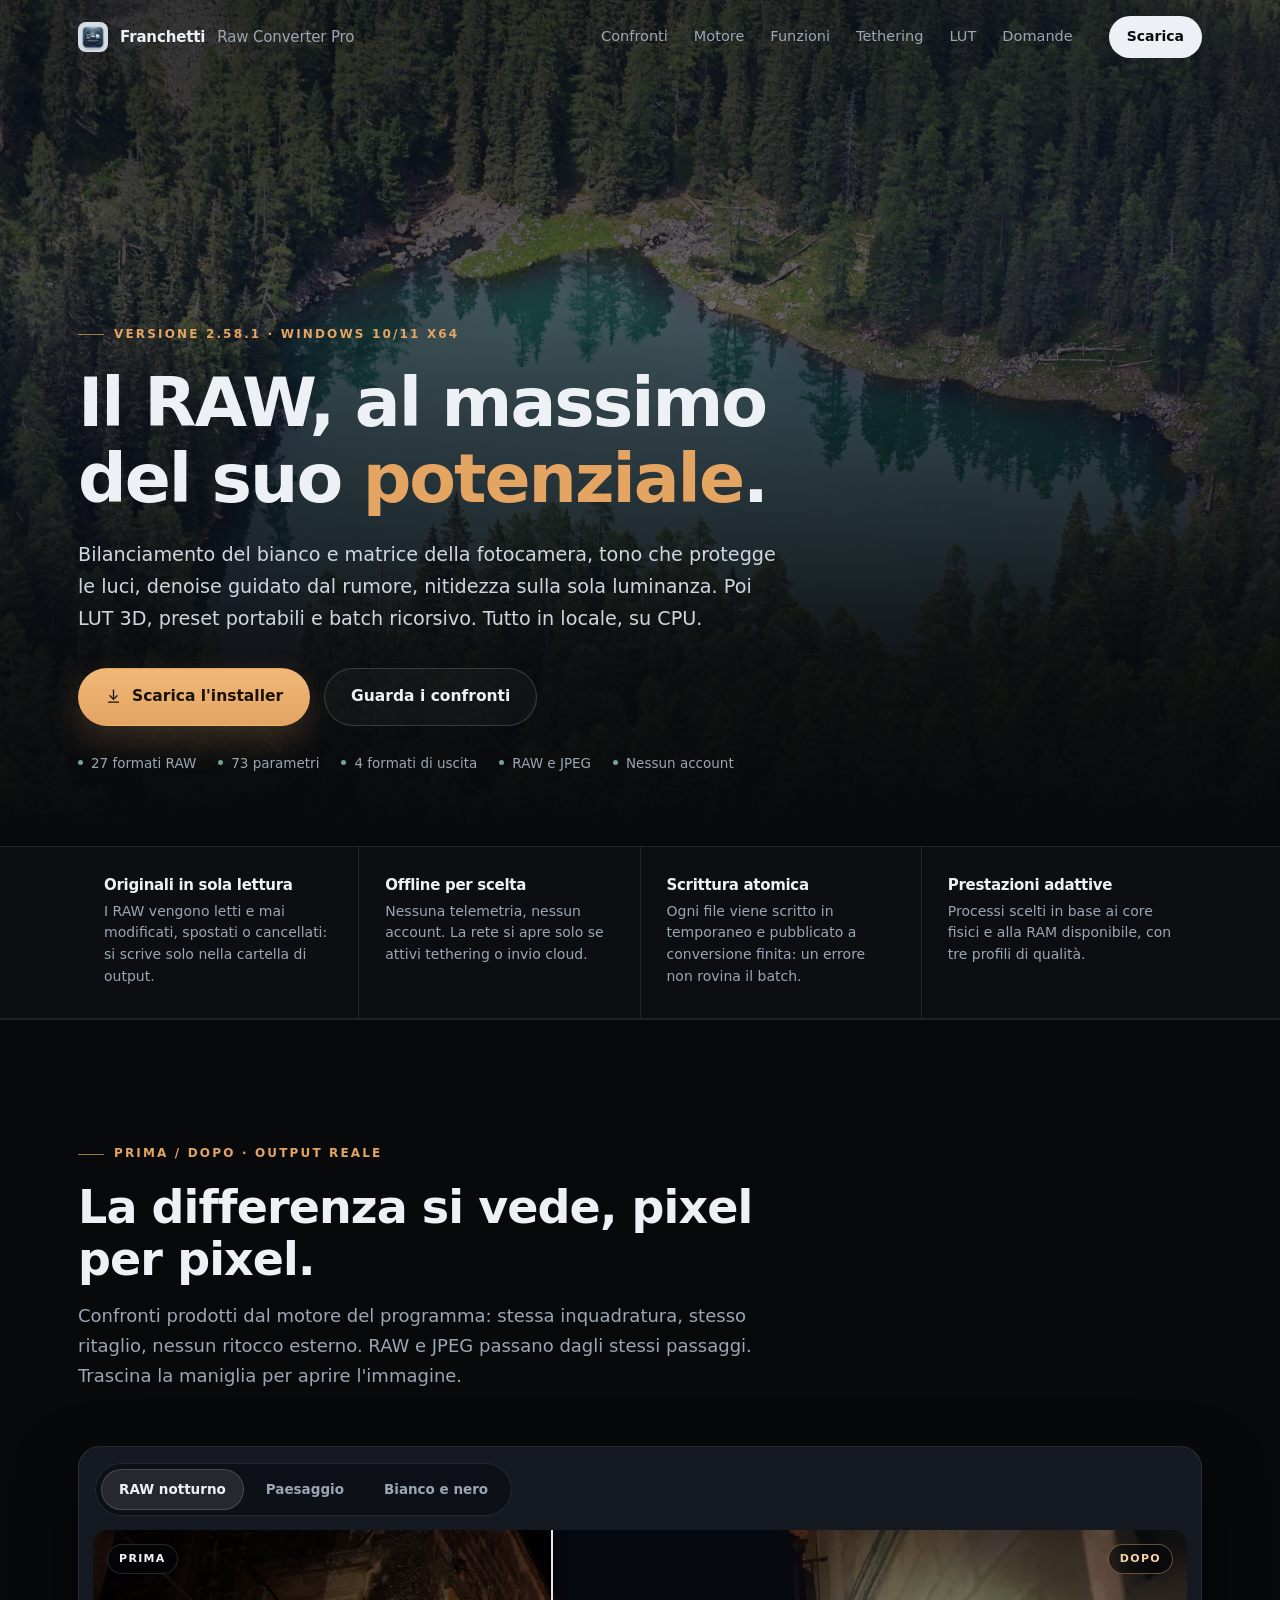
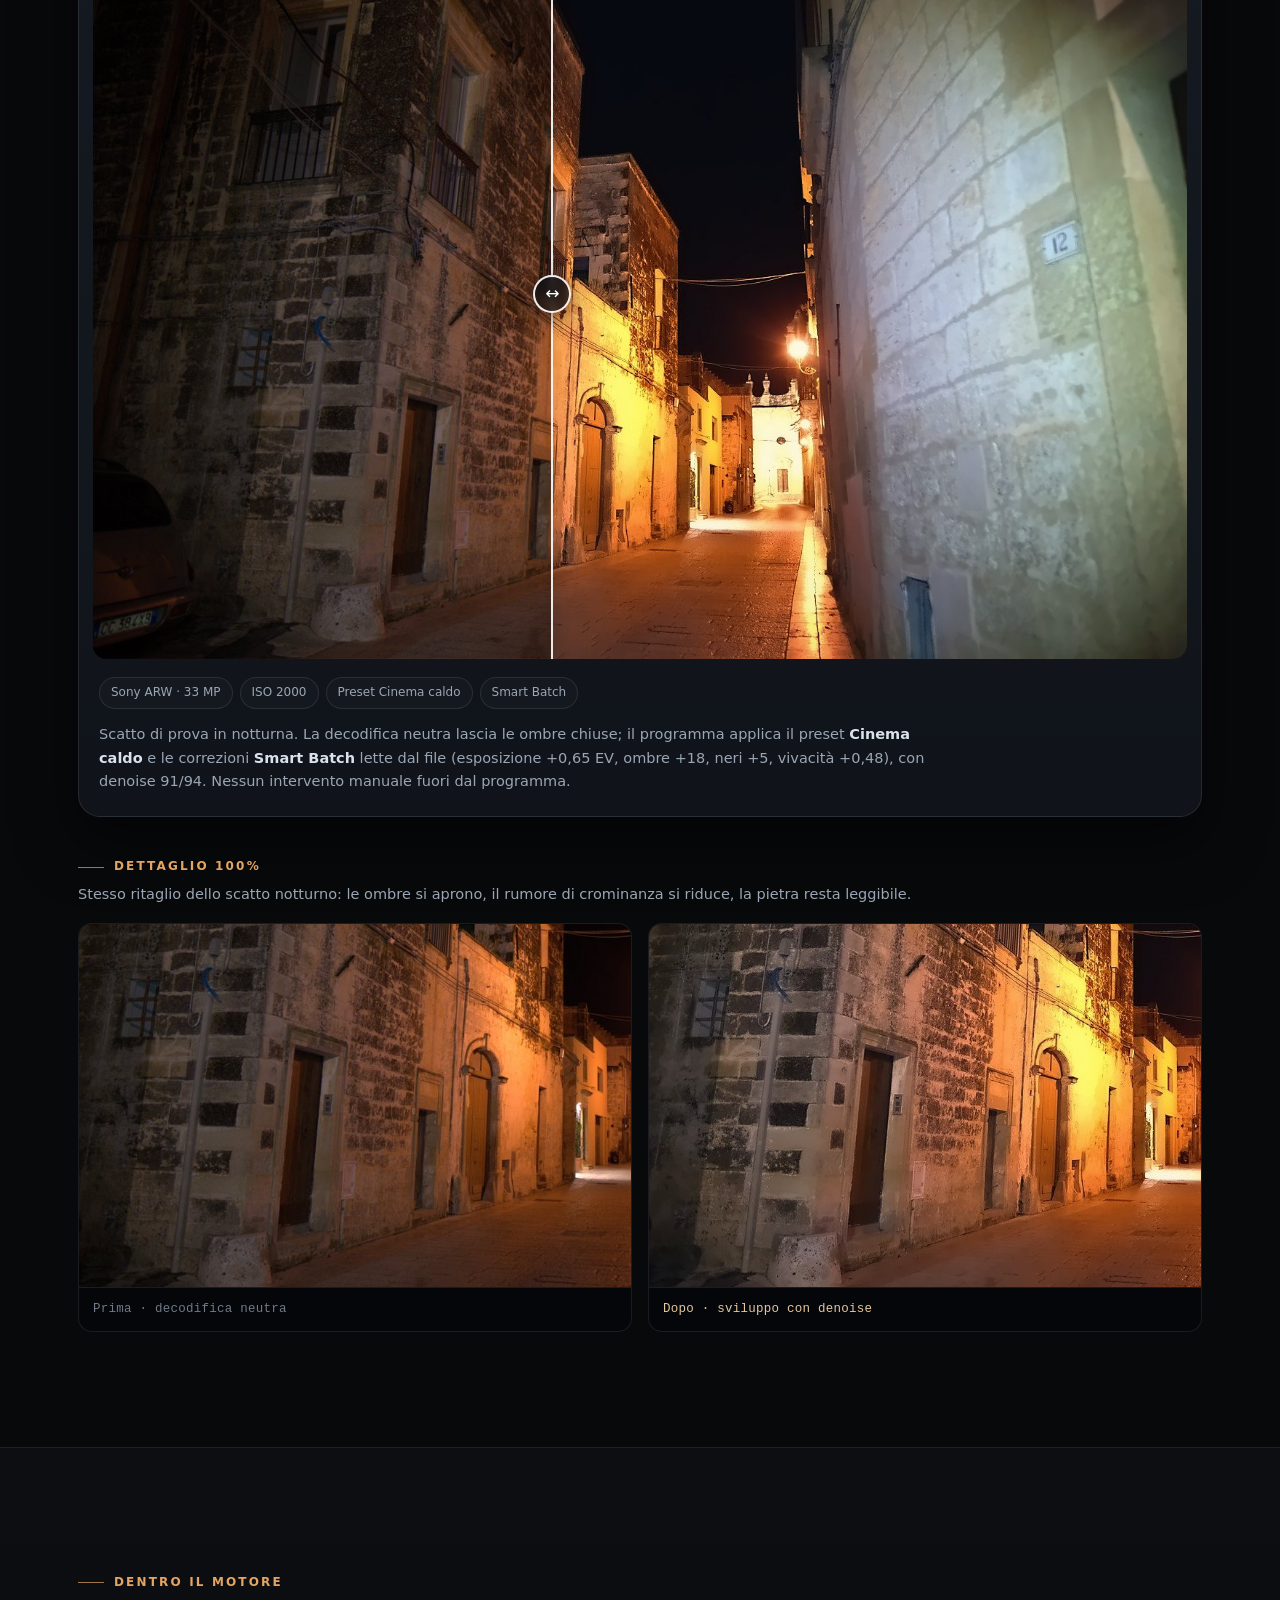
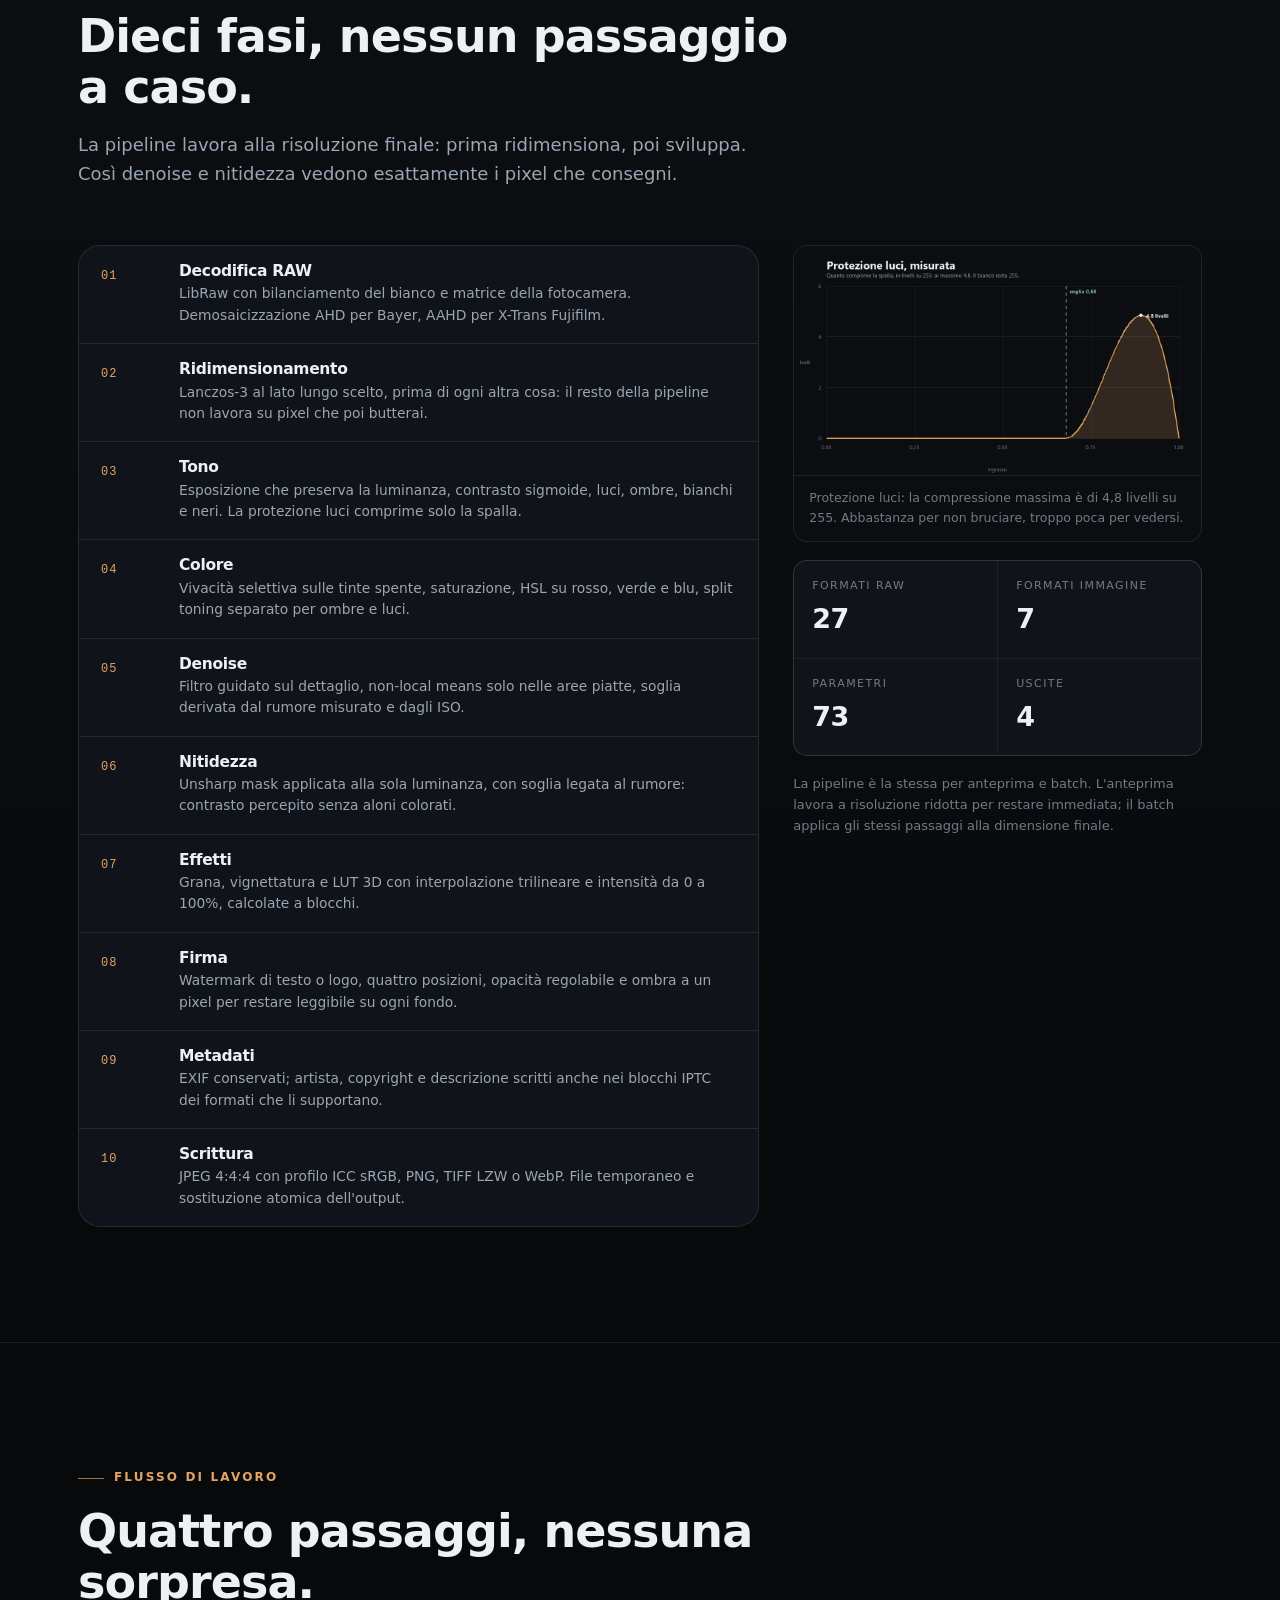
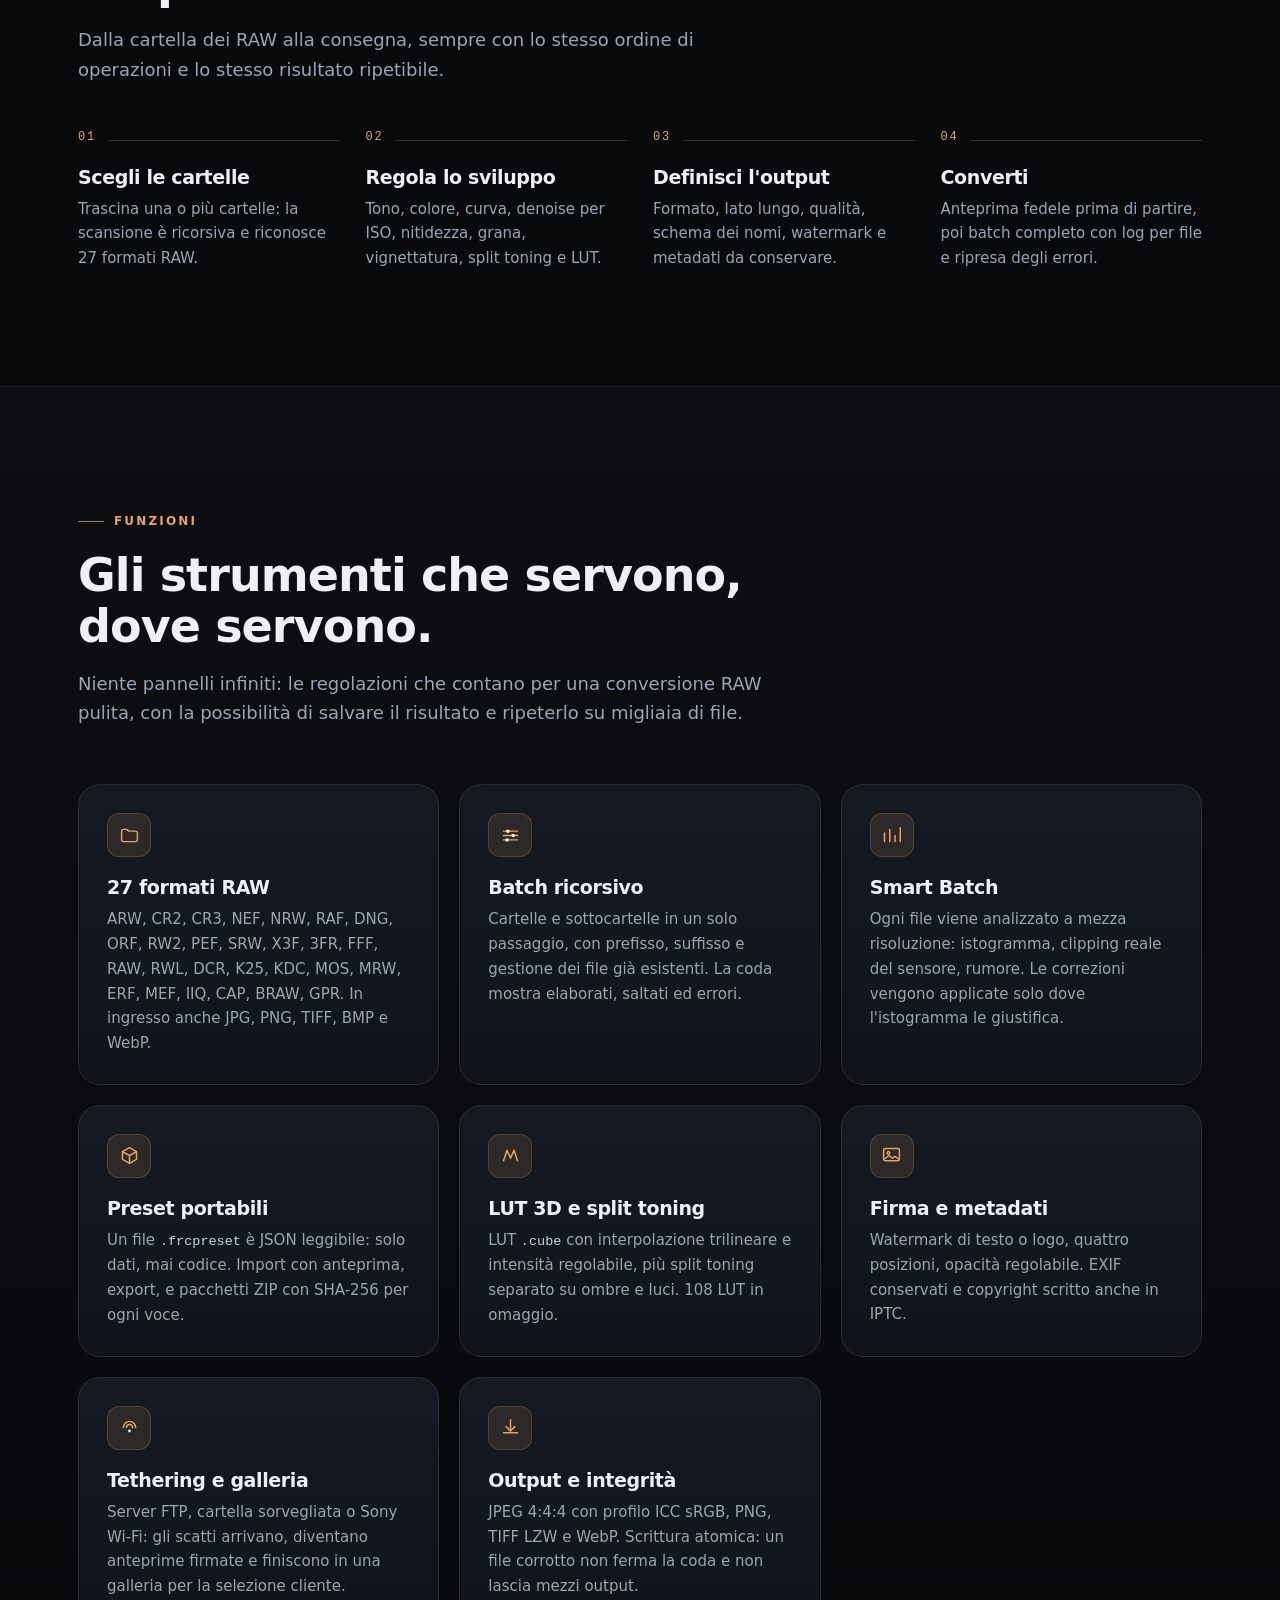
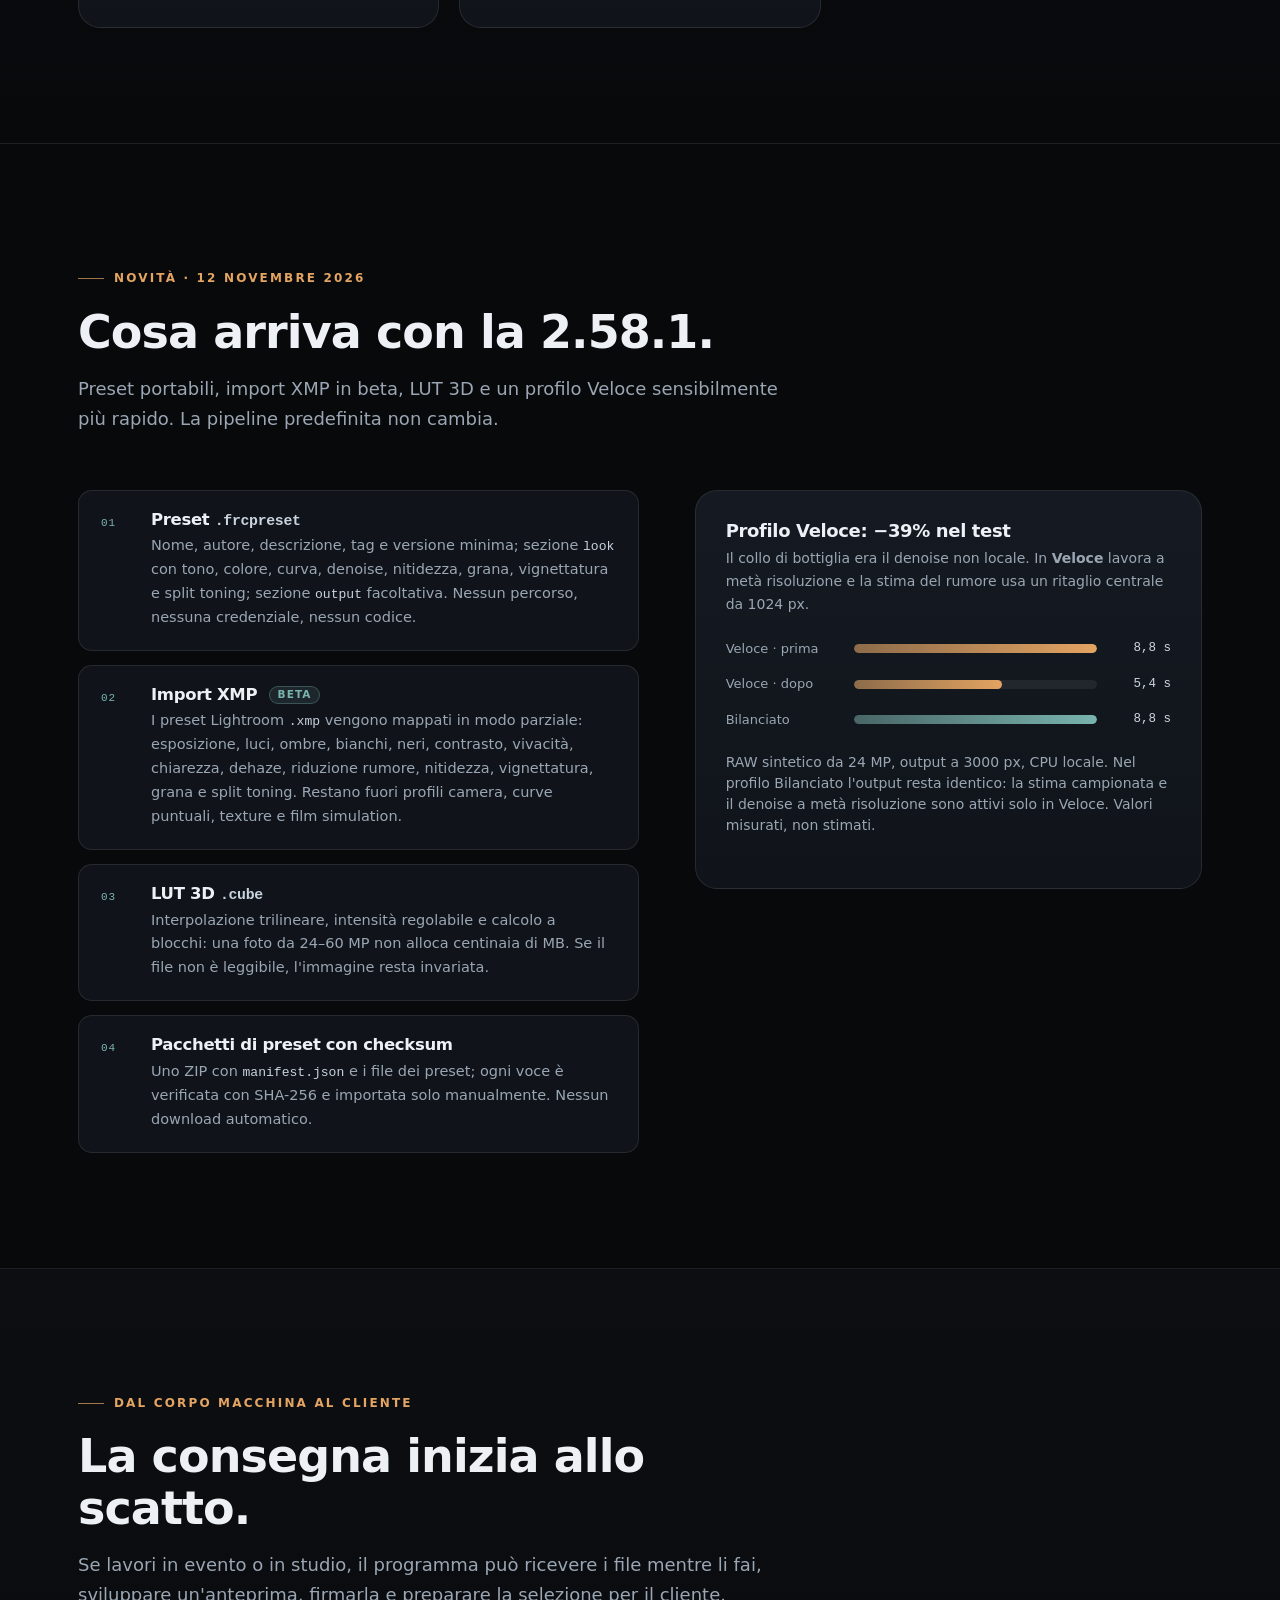
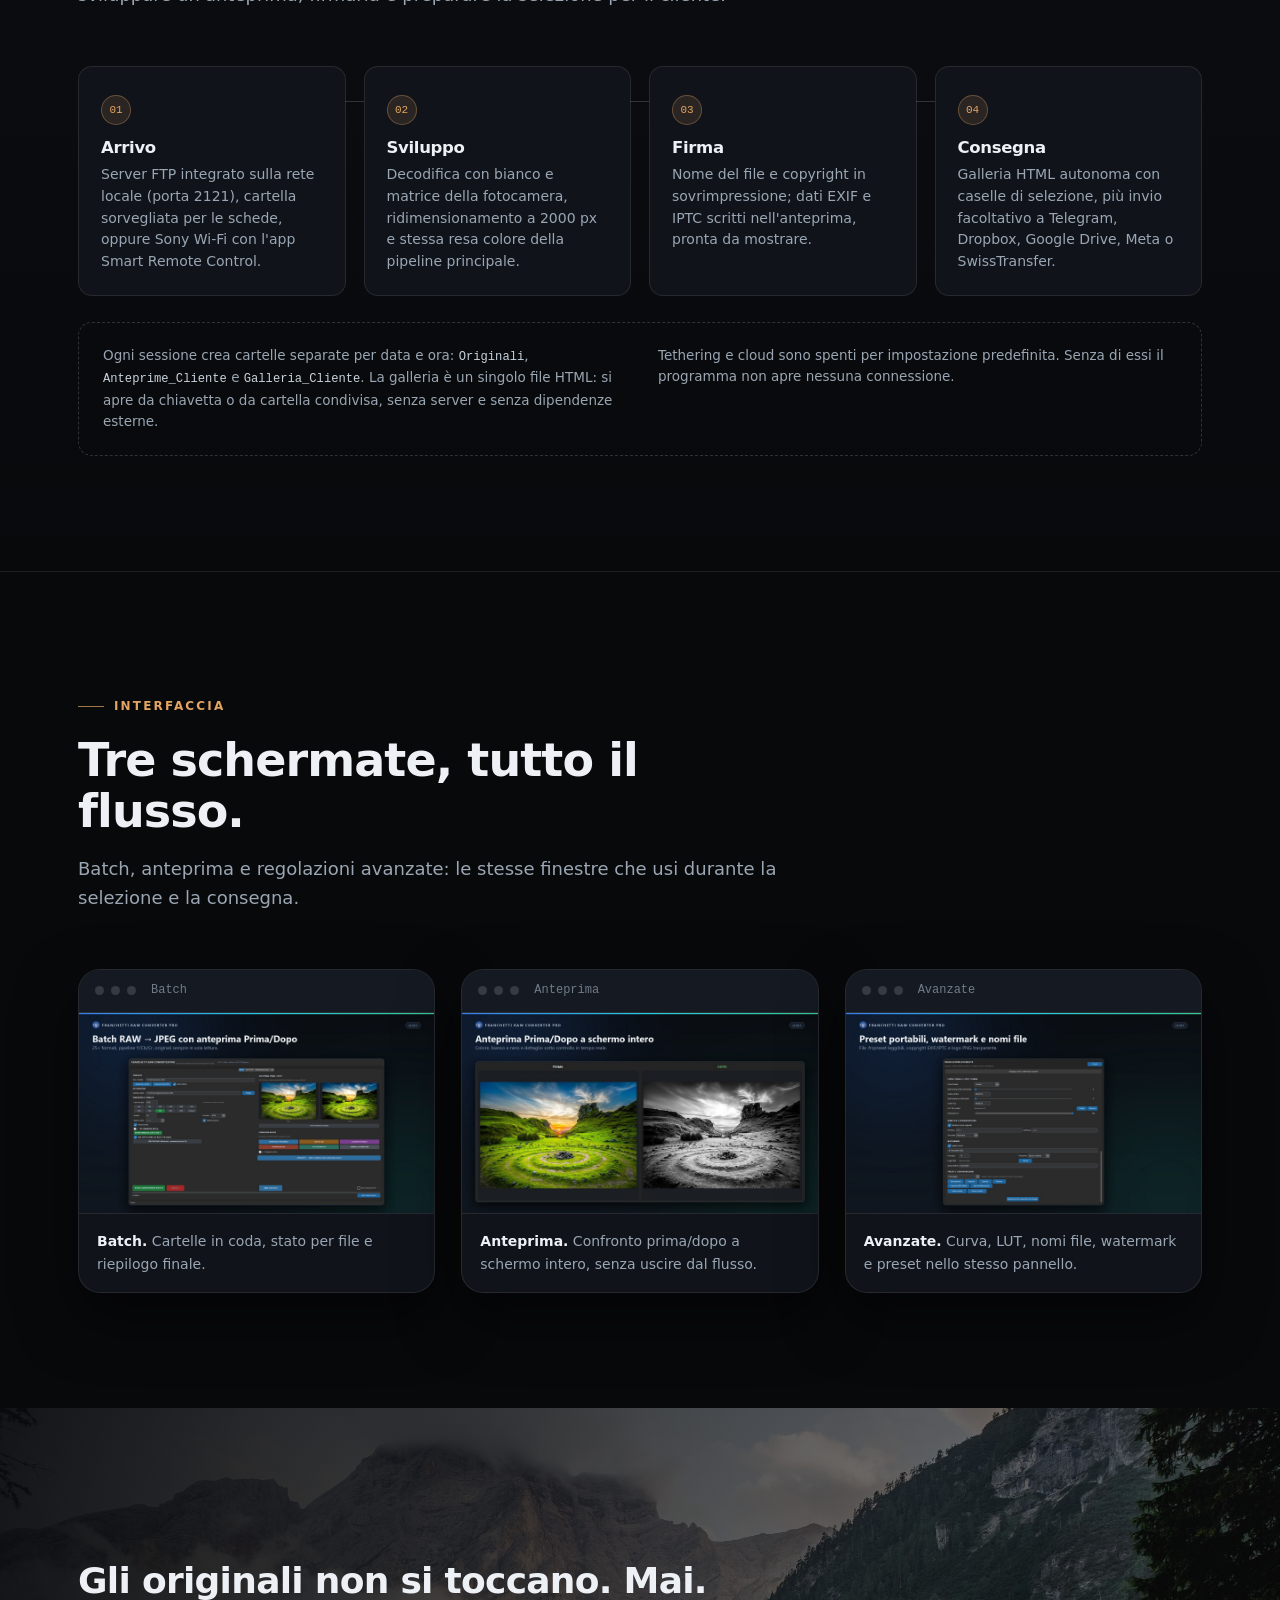
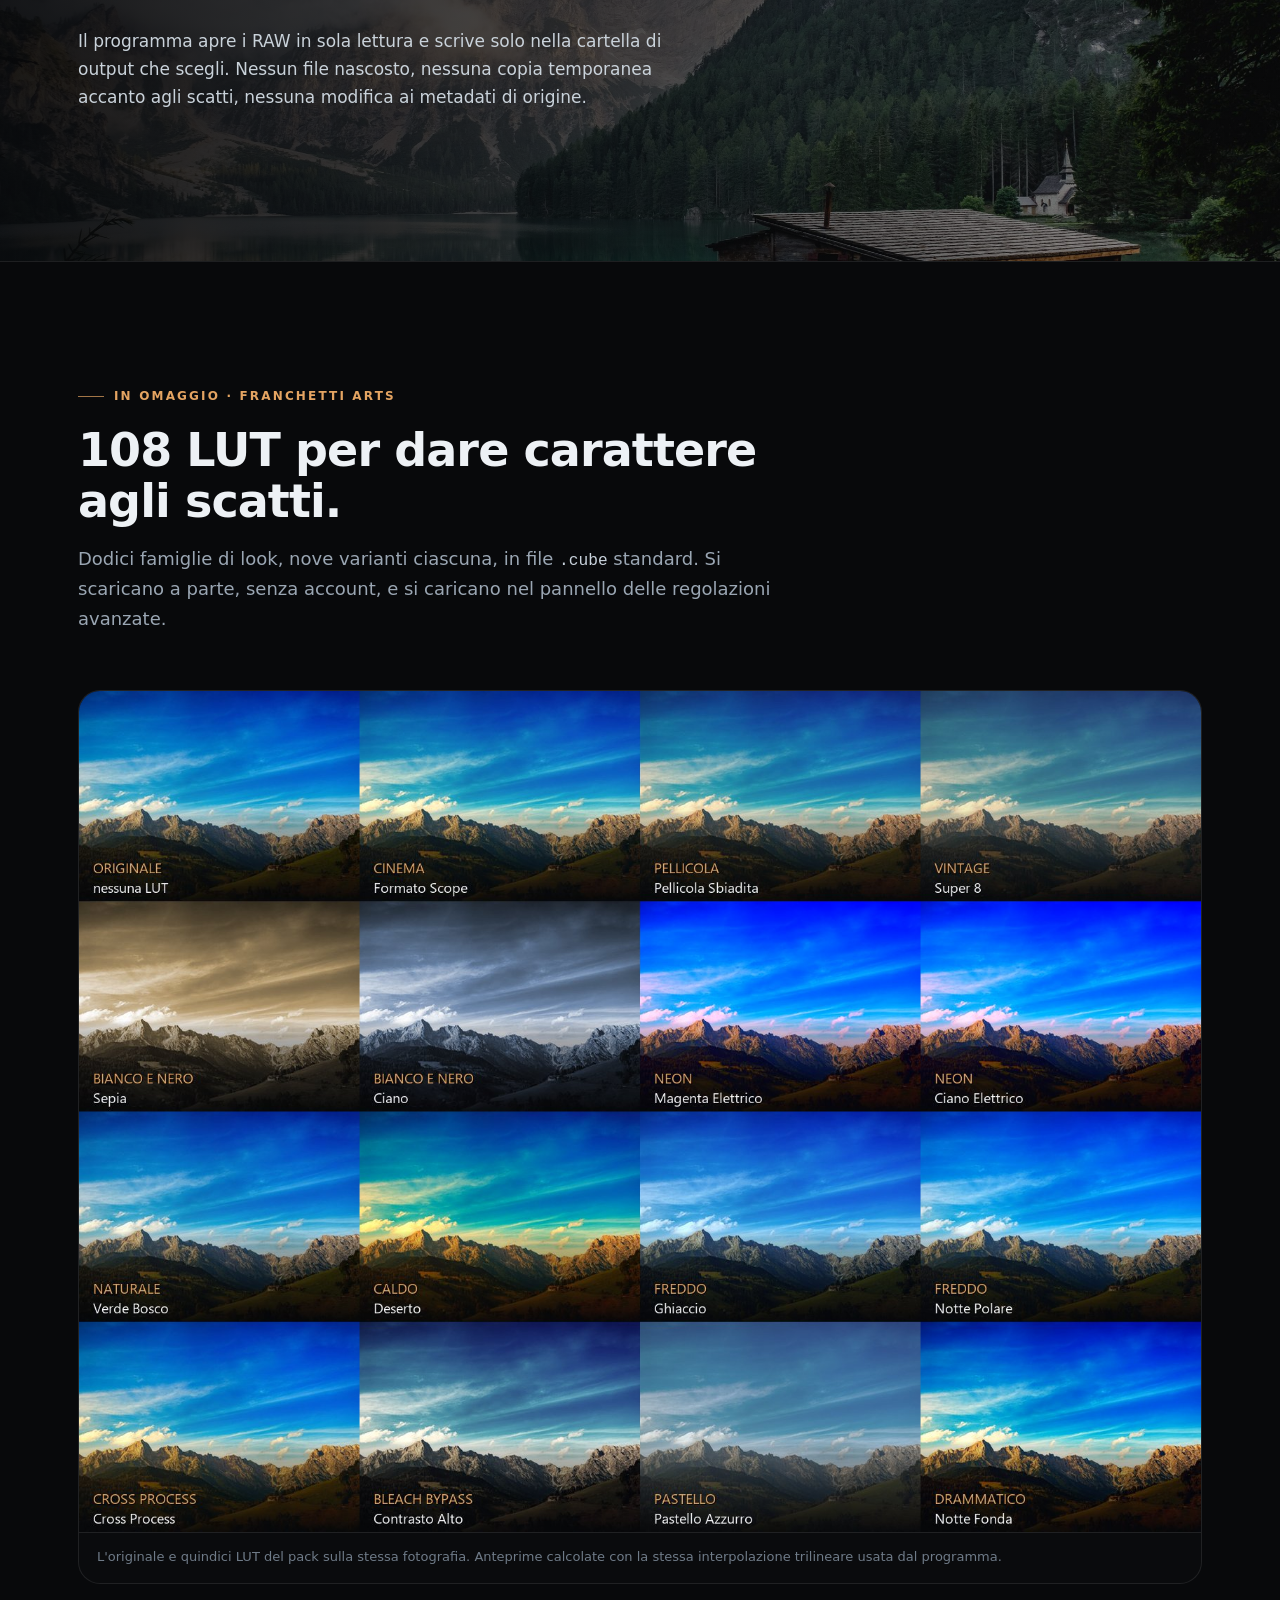
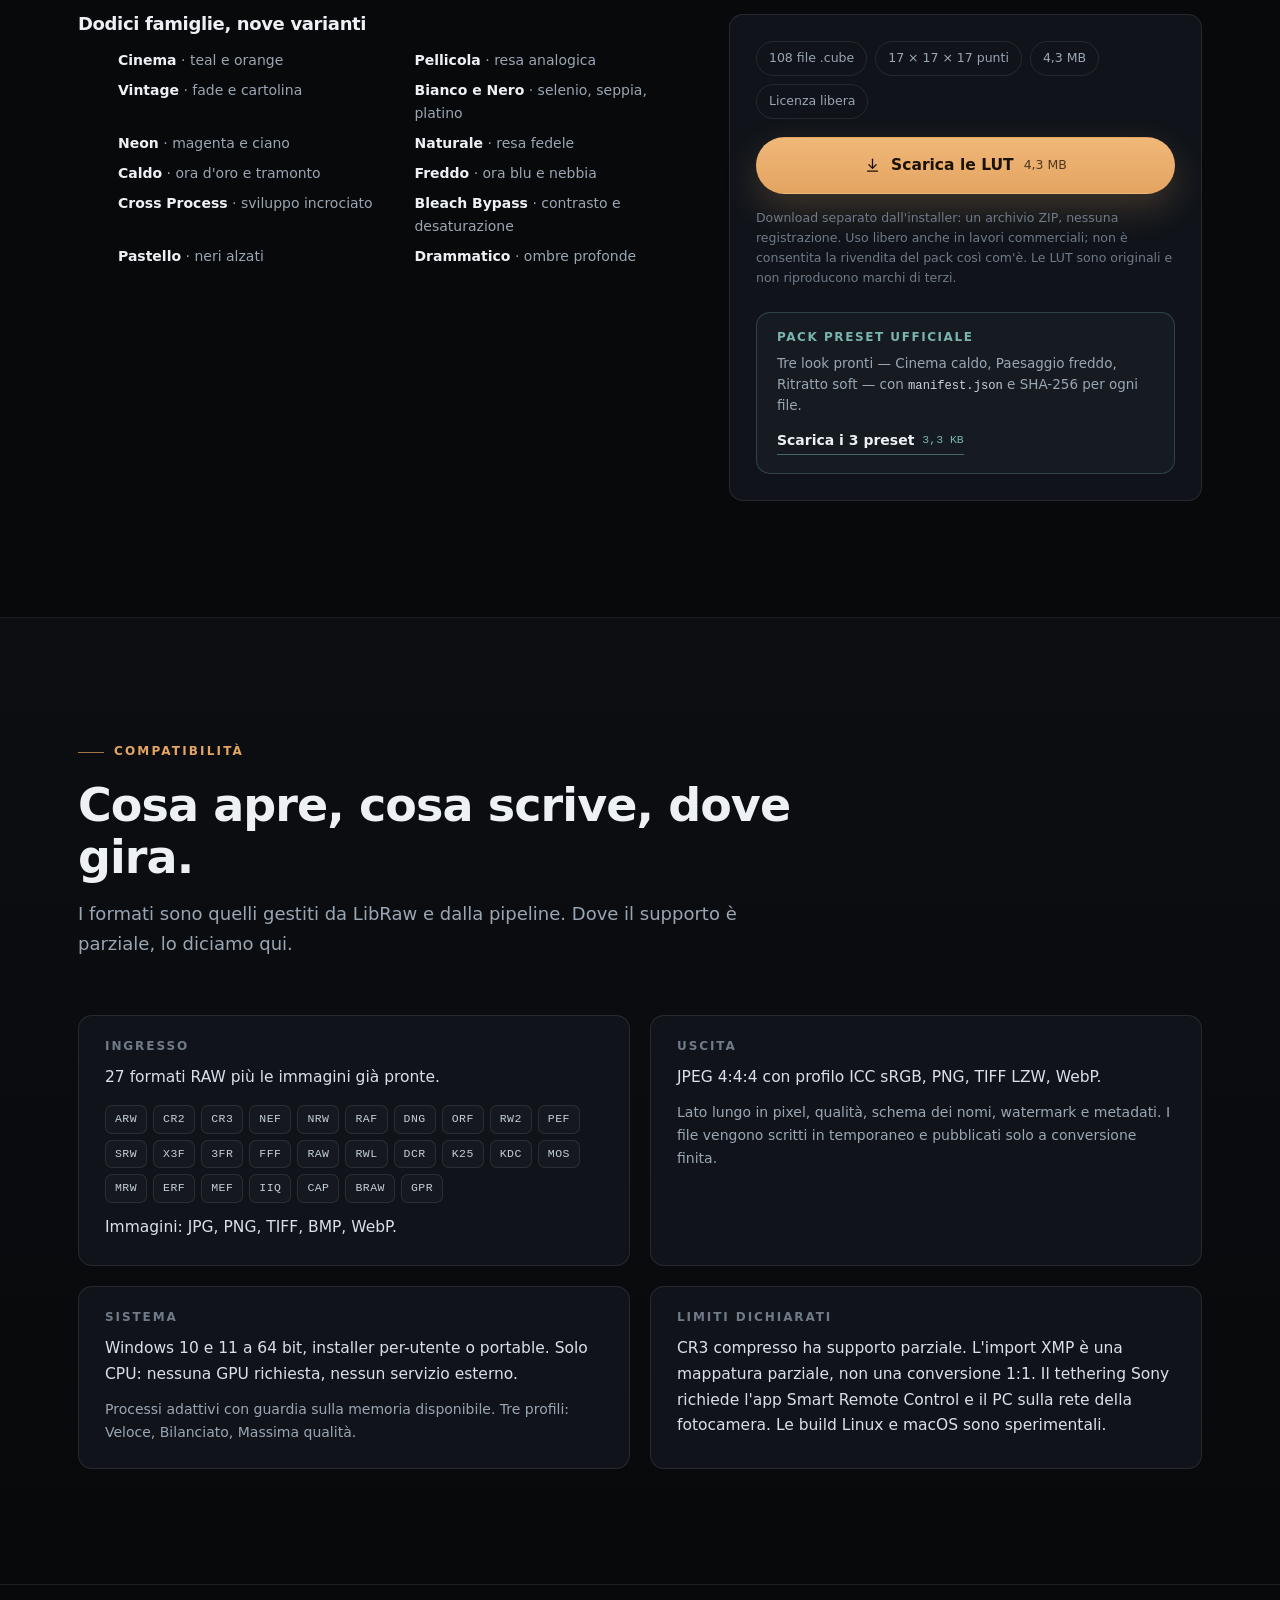
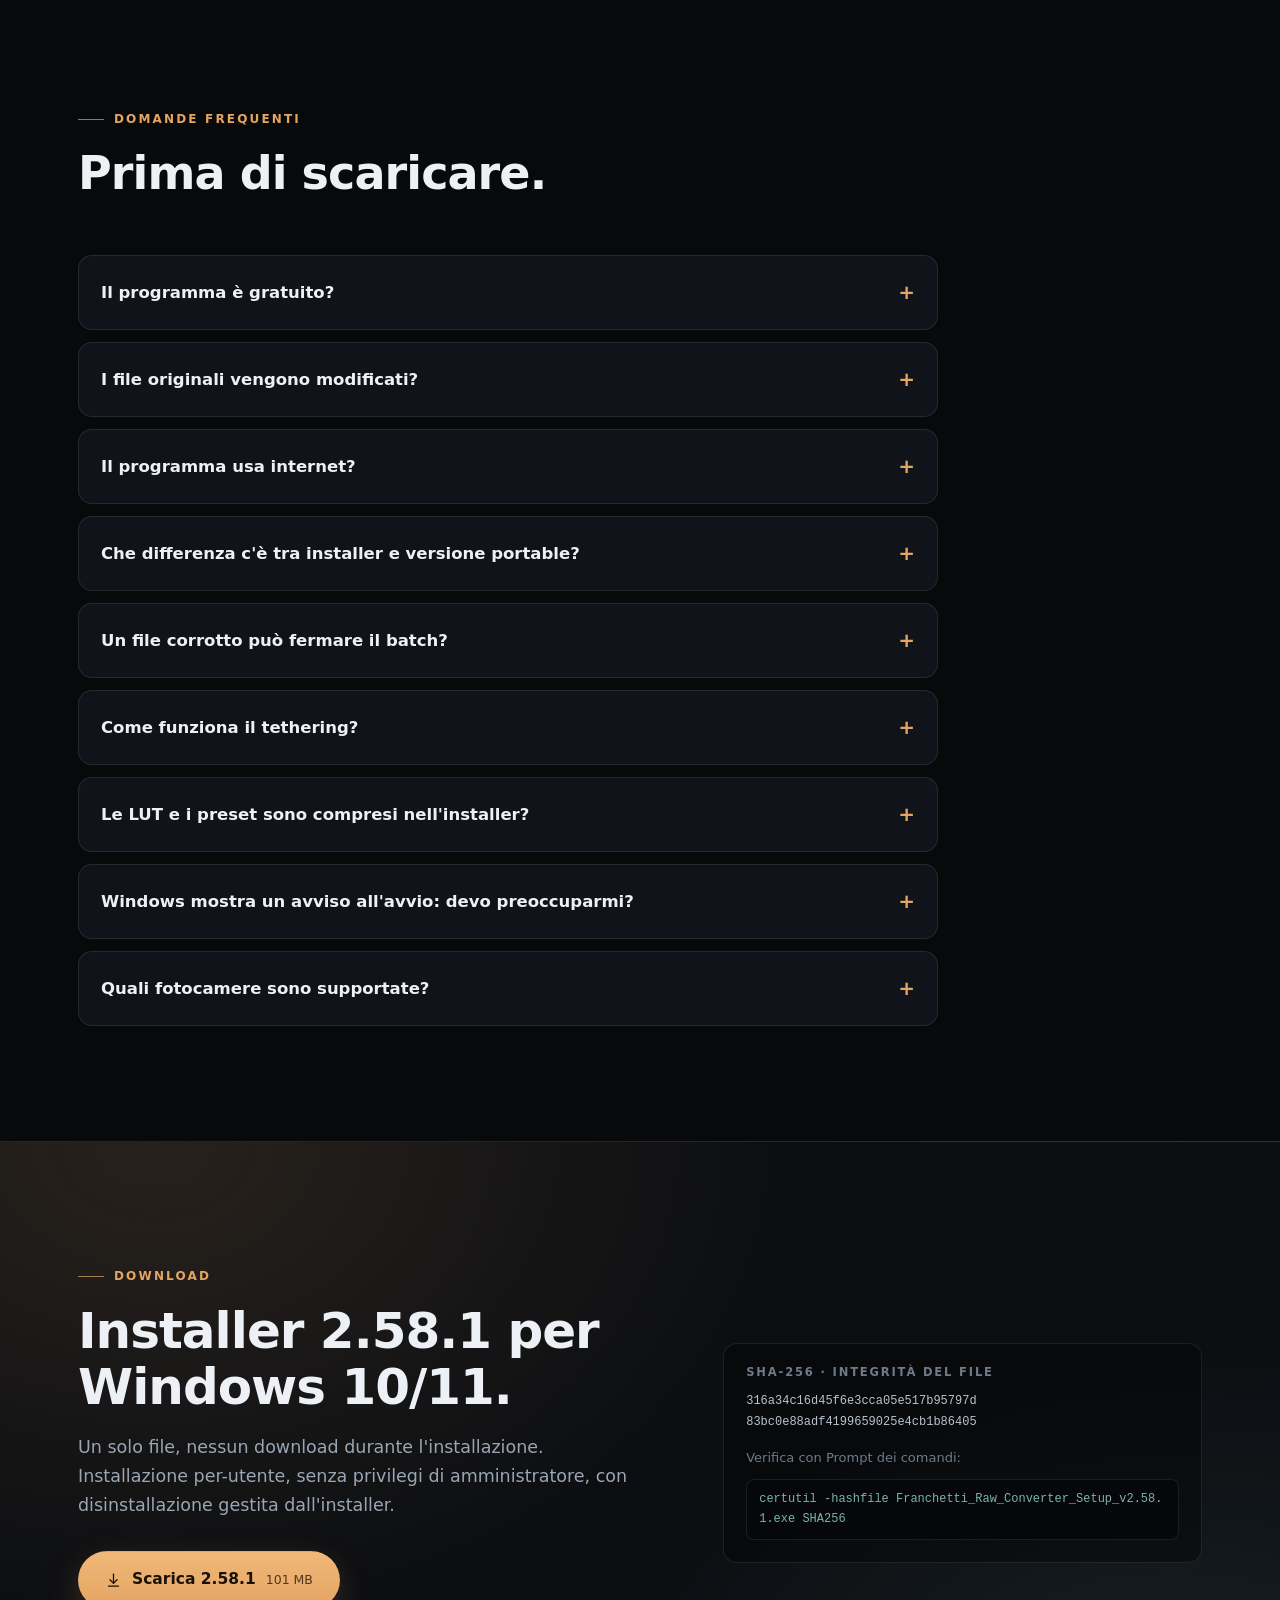
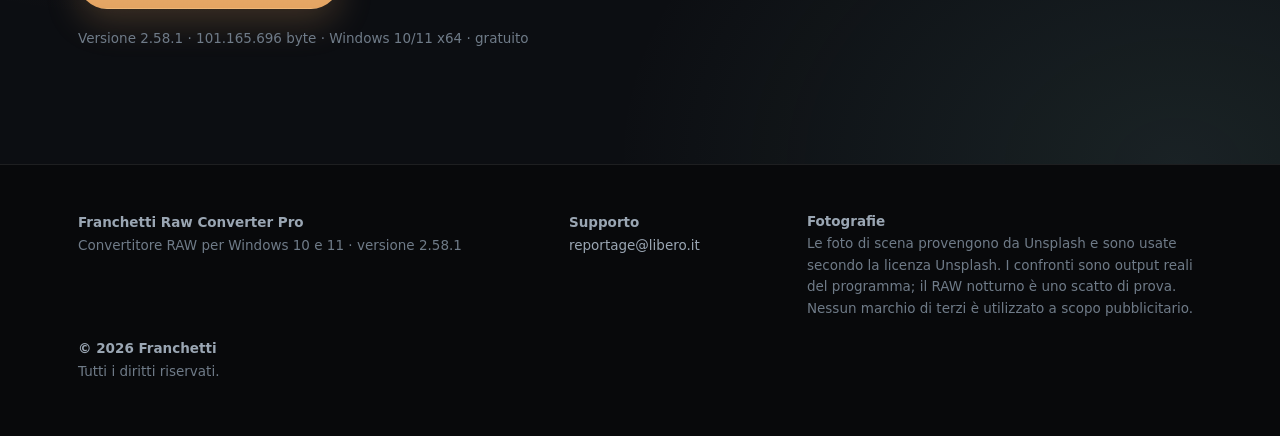
==== commit 9477ba91: "Sito 2.58.1: crediti fotografici dichiarati con licenza Unsplash" ====
--- a/site/index.html
+++ b/site/index.html
@@ -570,8 +570,8 @@
         <figure class="shot" data-reveal>
           <div class="shot__bar"><i></i><i></i><i></i><span>Anteprima</span></div>
           <img src="assets/ui-anteprima.jpg" width="1600" height="900" loading="lazy"
-               alt="Anteprima dell'immagine con i controlli di sviluppo a lato">
-          <figcaption class="shot__caption"><b>Anteprima.</b> La resa della conversione prima di elaborare tutto.</figcaption>
+               alt="Confronto prima e dopo a schermo intero, con la stessa inquadratura sviluppata in due modi"> 
+          <figcaption class="shot__caption"><b>Anteprima.</b> Confronto prima/dopo a schermo intero, senza uscire dal flusso.</figcaption>
         </figure>
 
         <figure class="shot" data-reveal>
@@ -808,9 +808,9 @@
     </div>
     <div class="footer__credits">
       <strong>Fotografie</strong><br>
-      Immagini CC0 / pubblico dominio. I confronti sono output reali del programma;
-      il RAW notturno è uno scatto di prova. Nessun marchio di terzi è utilizzato
-      a scopo pubblicitario.
+      Le foto di scena provengono da Unsplash e sono usate secondo la licenza Unsplash.
+      I confronti sono output reali del programma; il RAW notturno è uno scatto di prova.
+      Nessun marchio di terzi è utilizzato a scopo pubblicitario.
     </div>
     <div>
       <strong>© 2026 Franchetti</strong><br>
--- a/site/styles.css
+++ b/site/styles.css
@@ -1488,7 +1488,7 @@
   vertical-align: middle;
 }
 
-.note-cc0 {
+.note-licenza {
   margin-top: 20px;
   font-size: 12.5px;
   color: var(--muted-2);
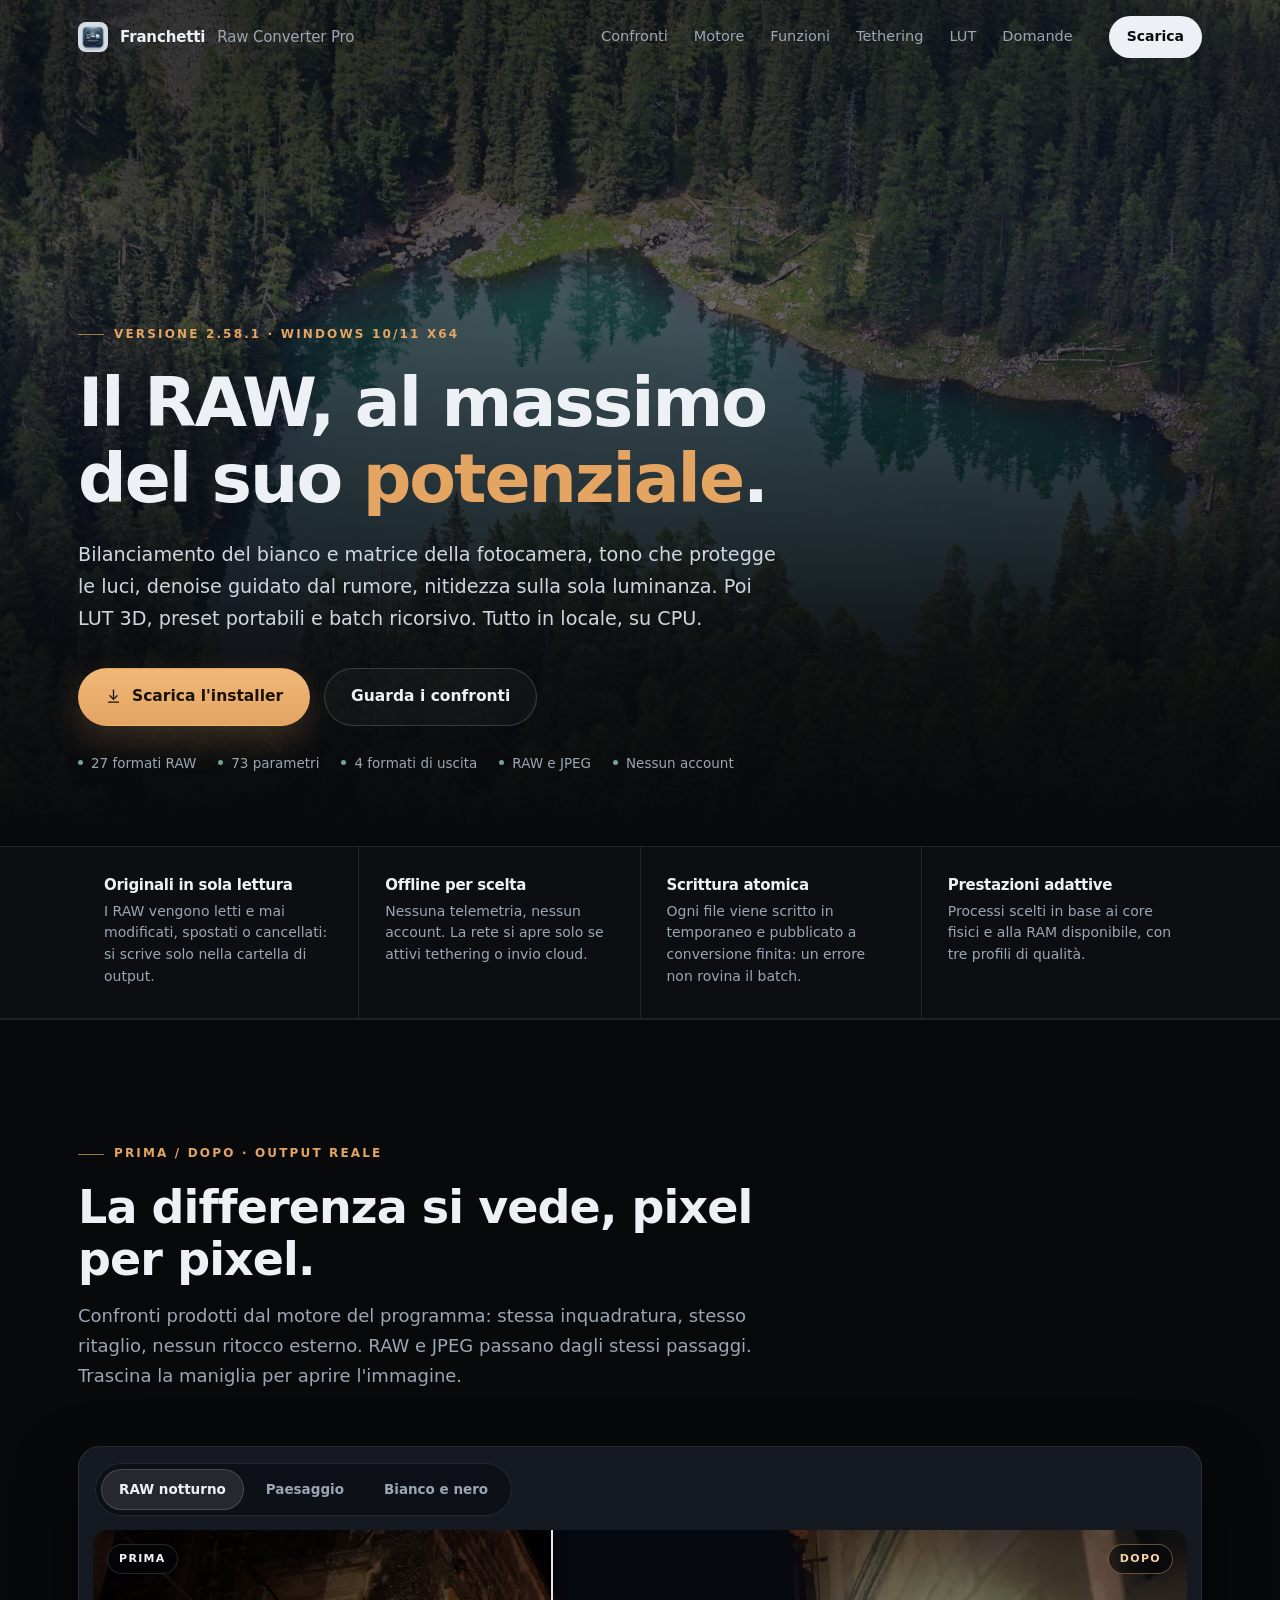
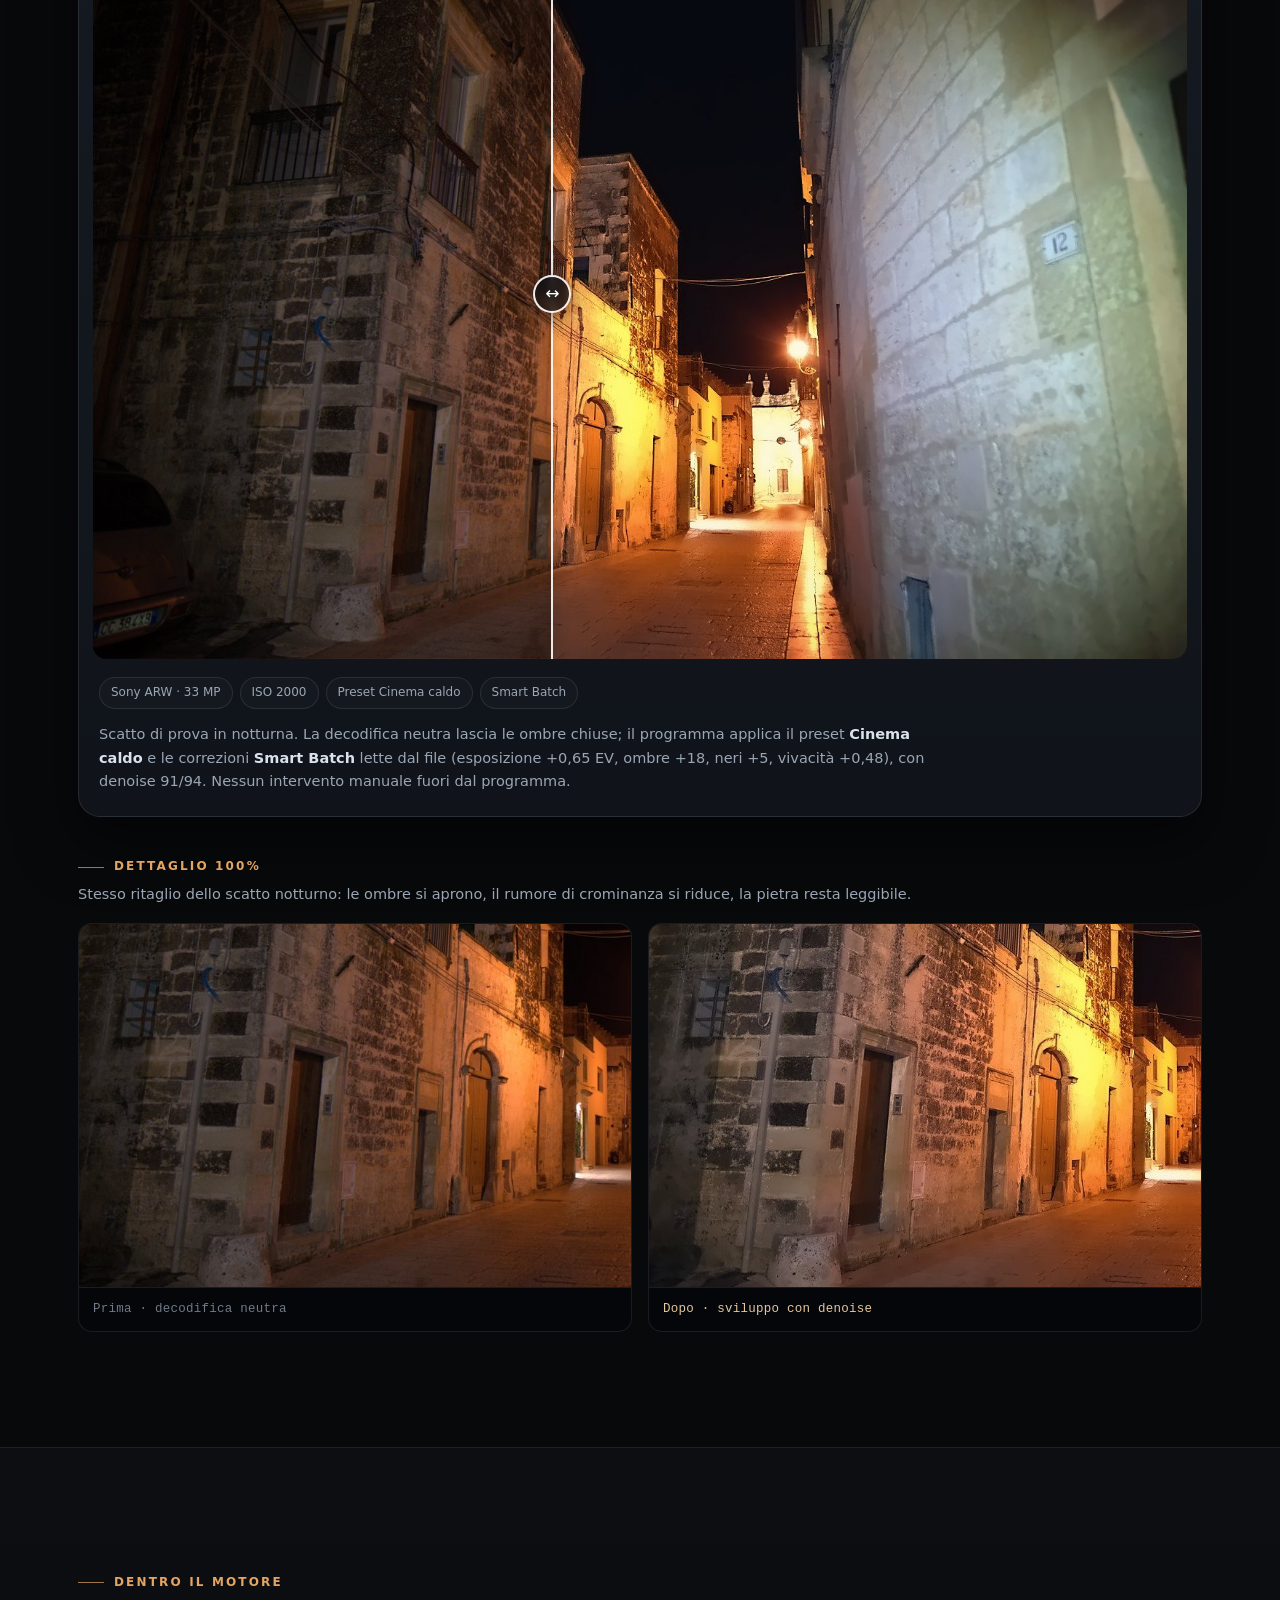
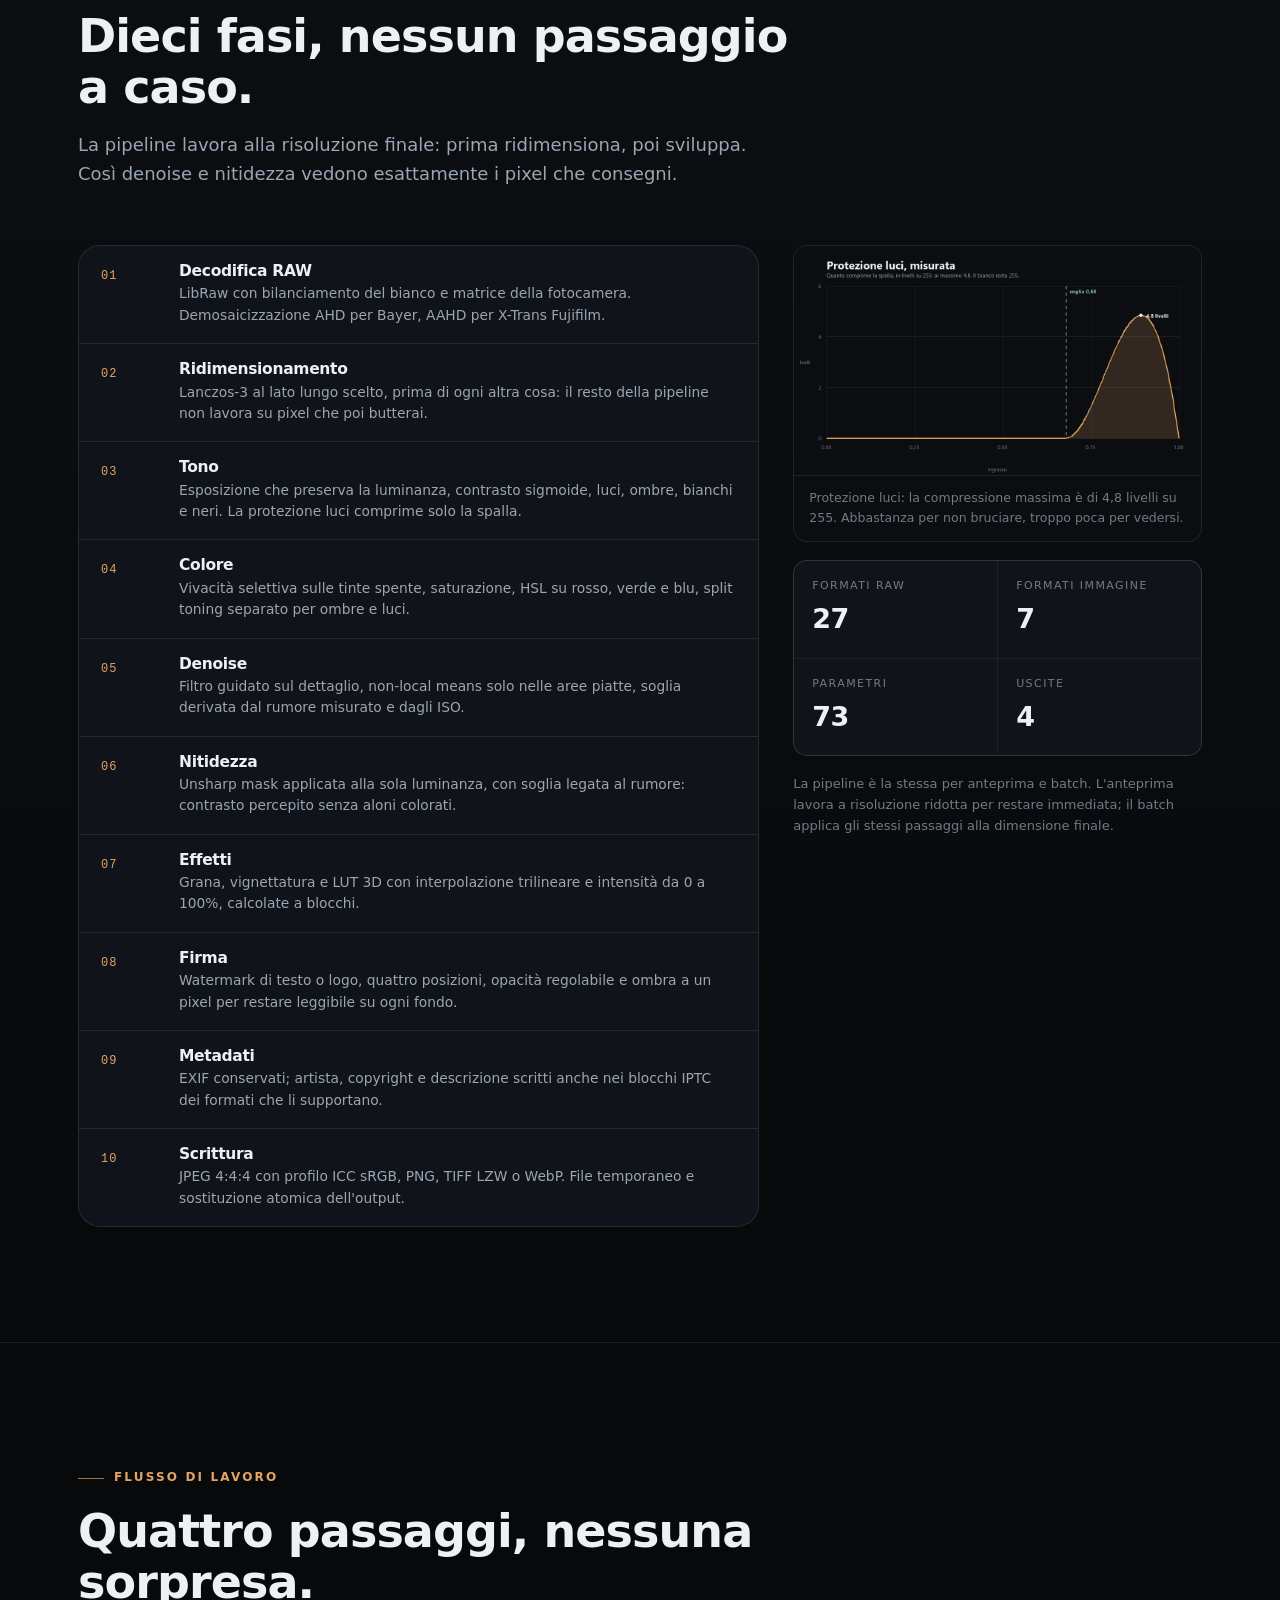
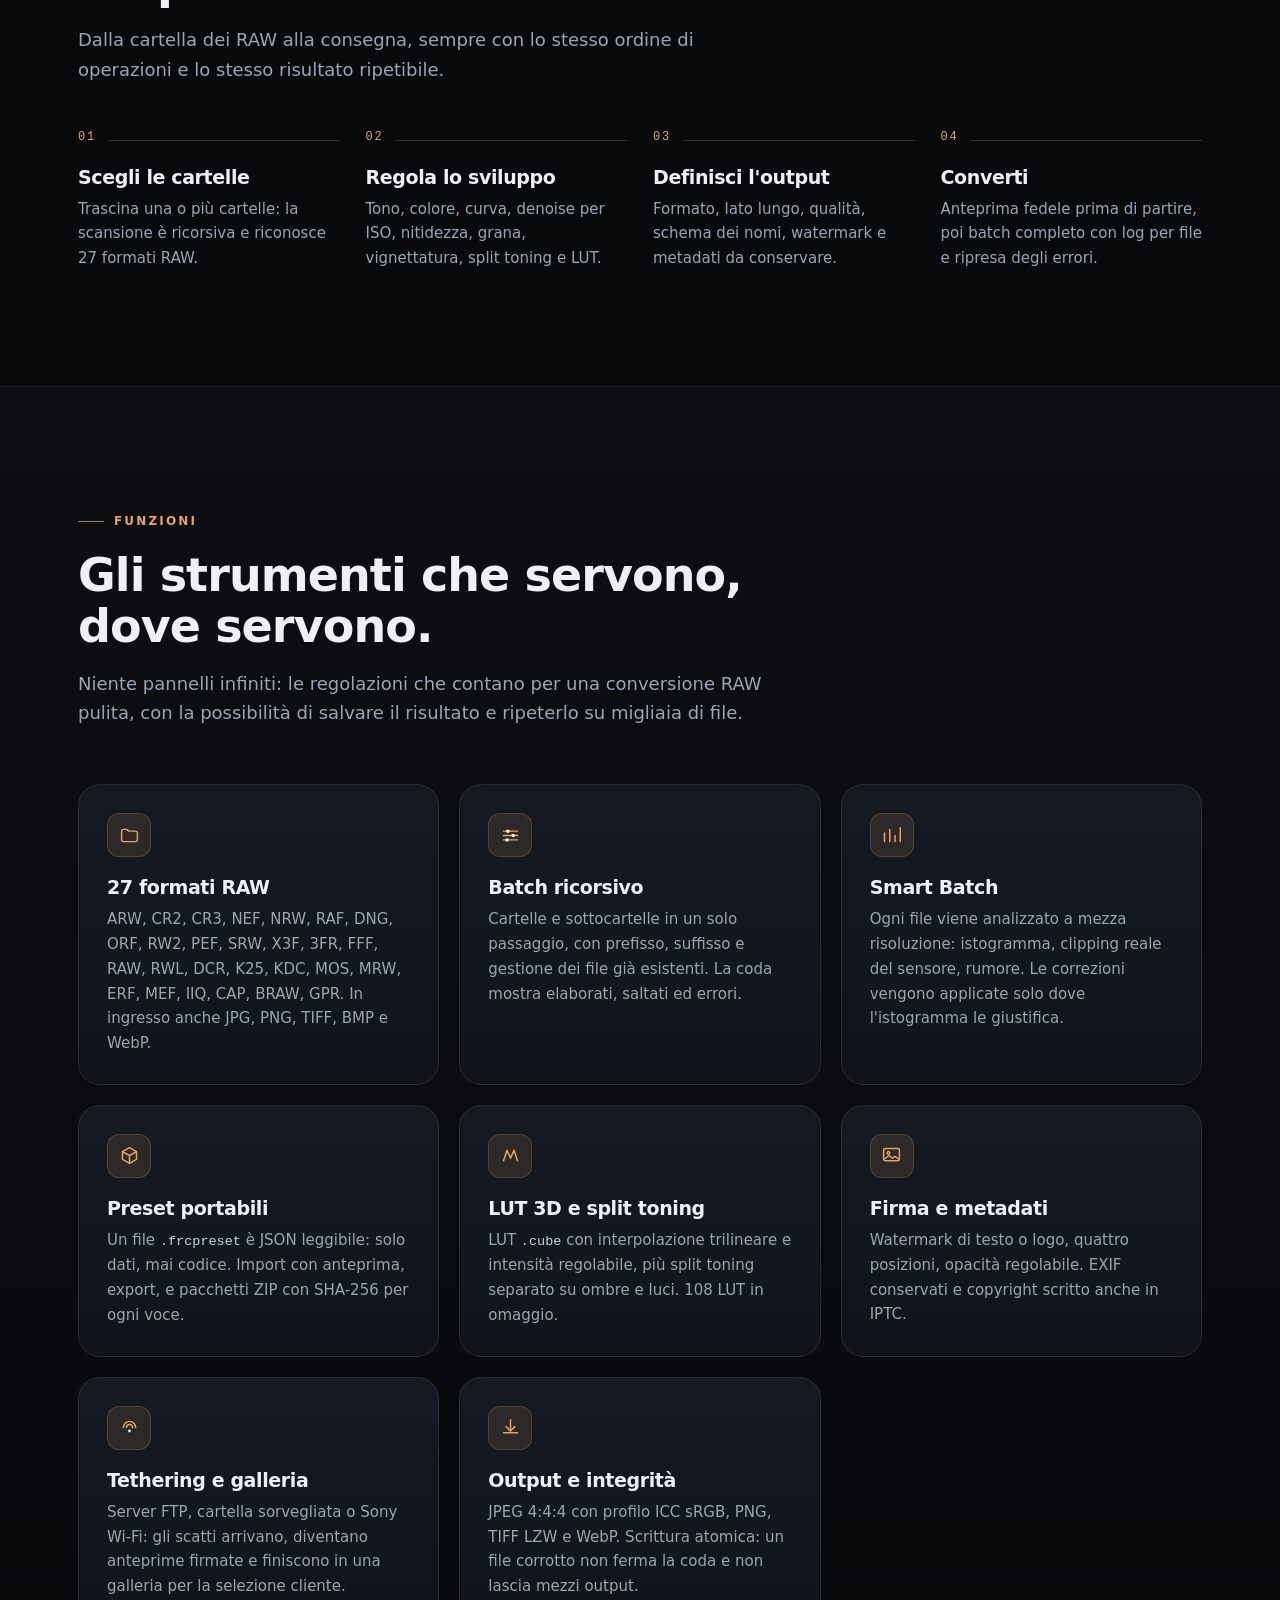
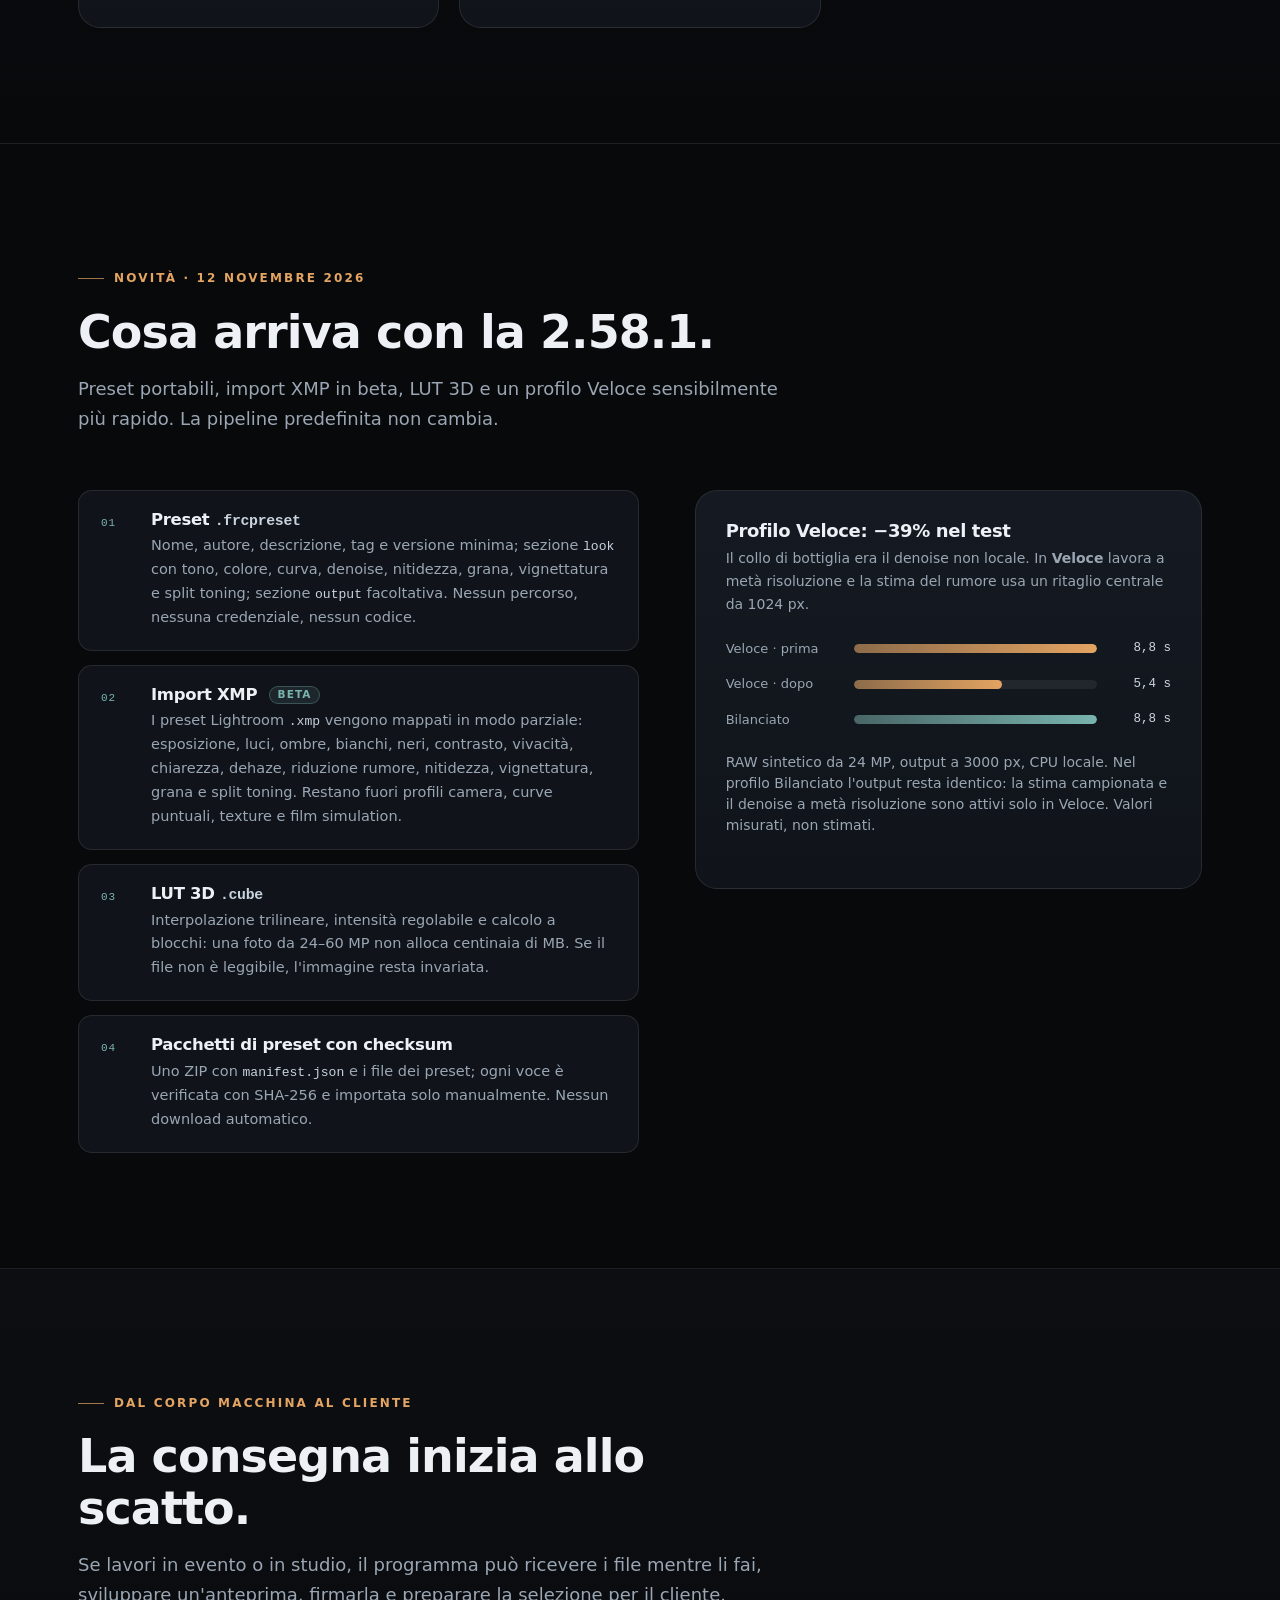
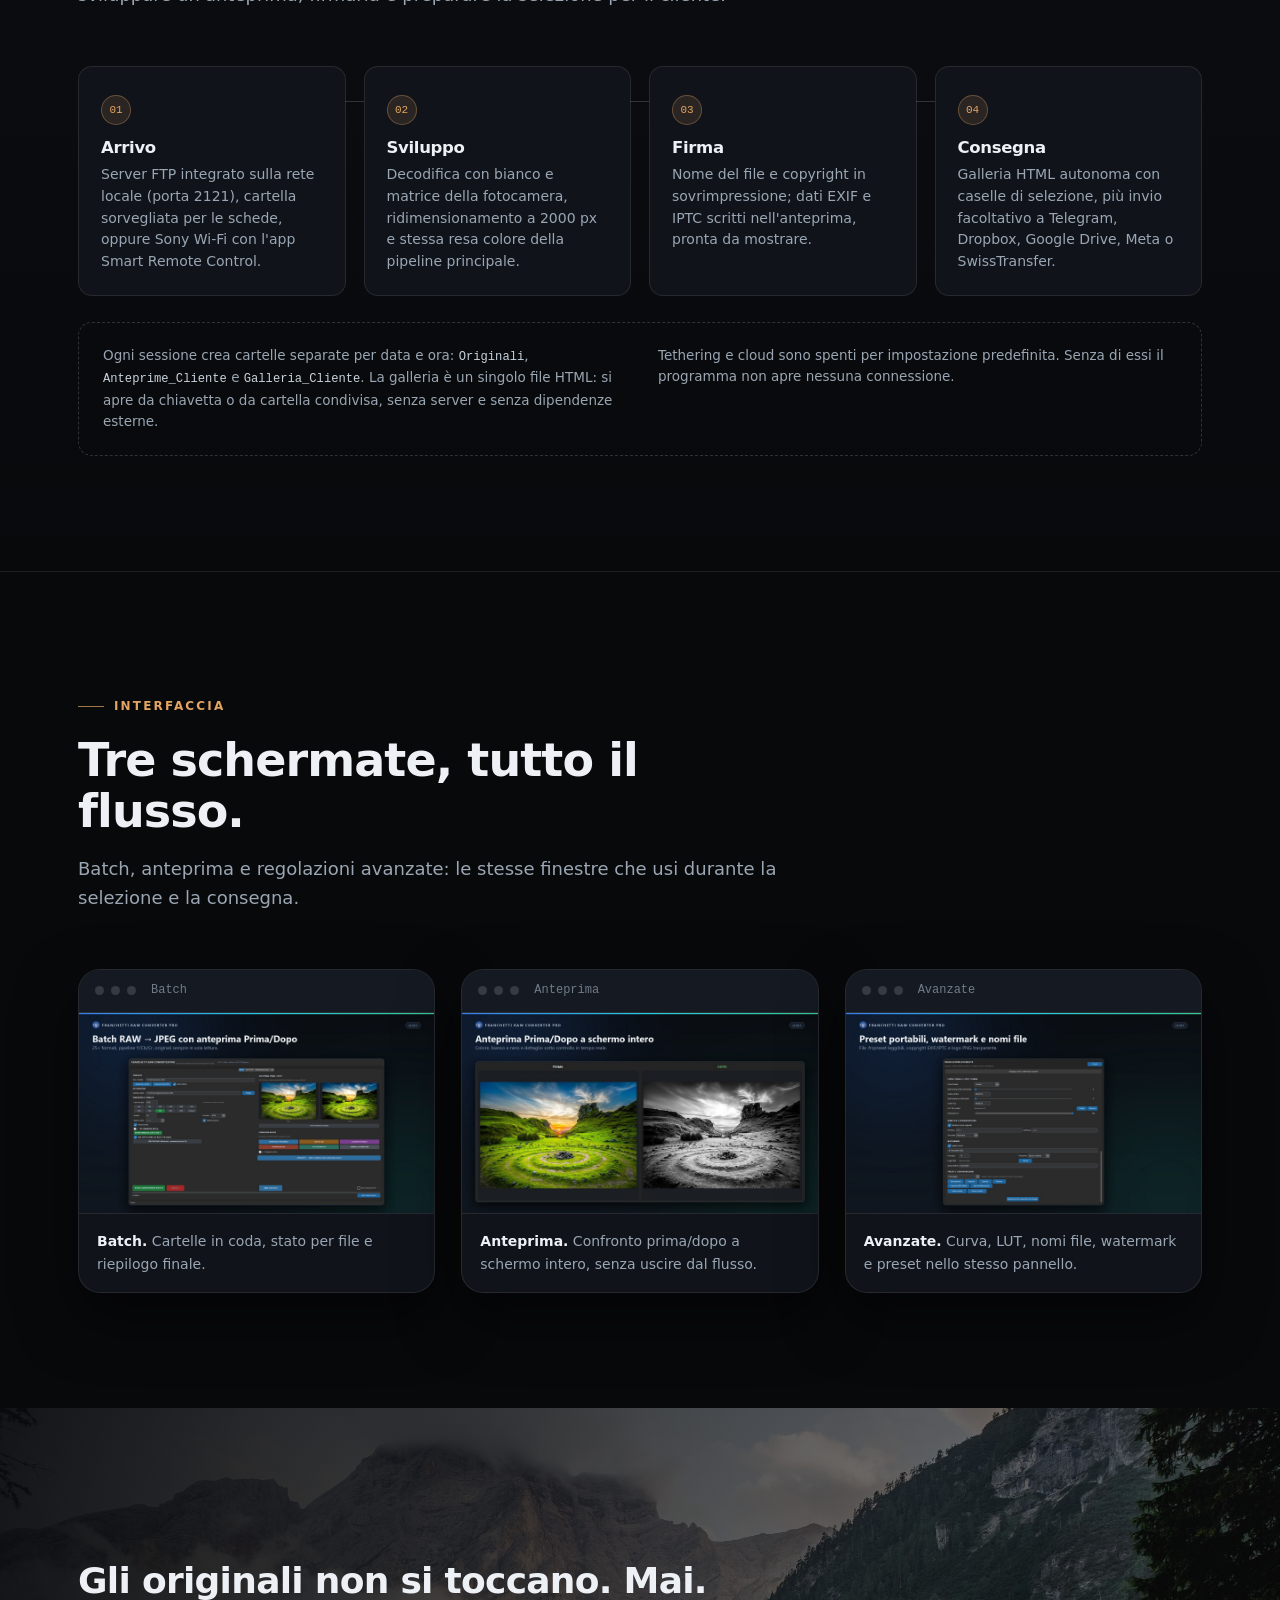
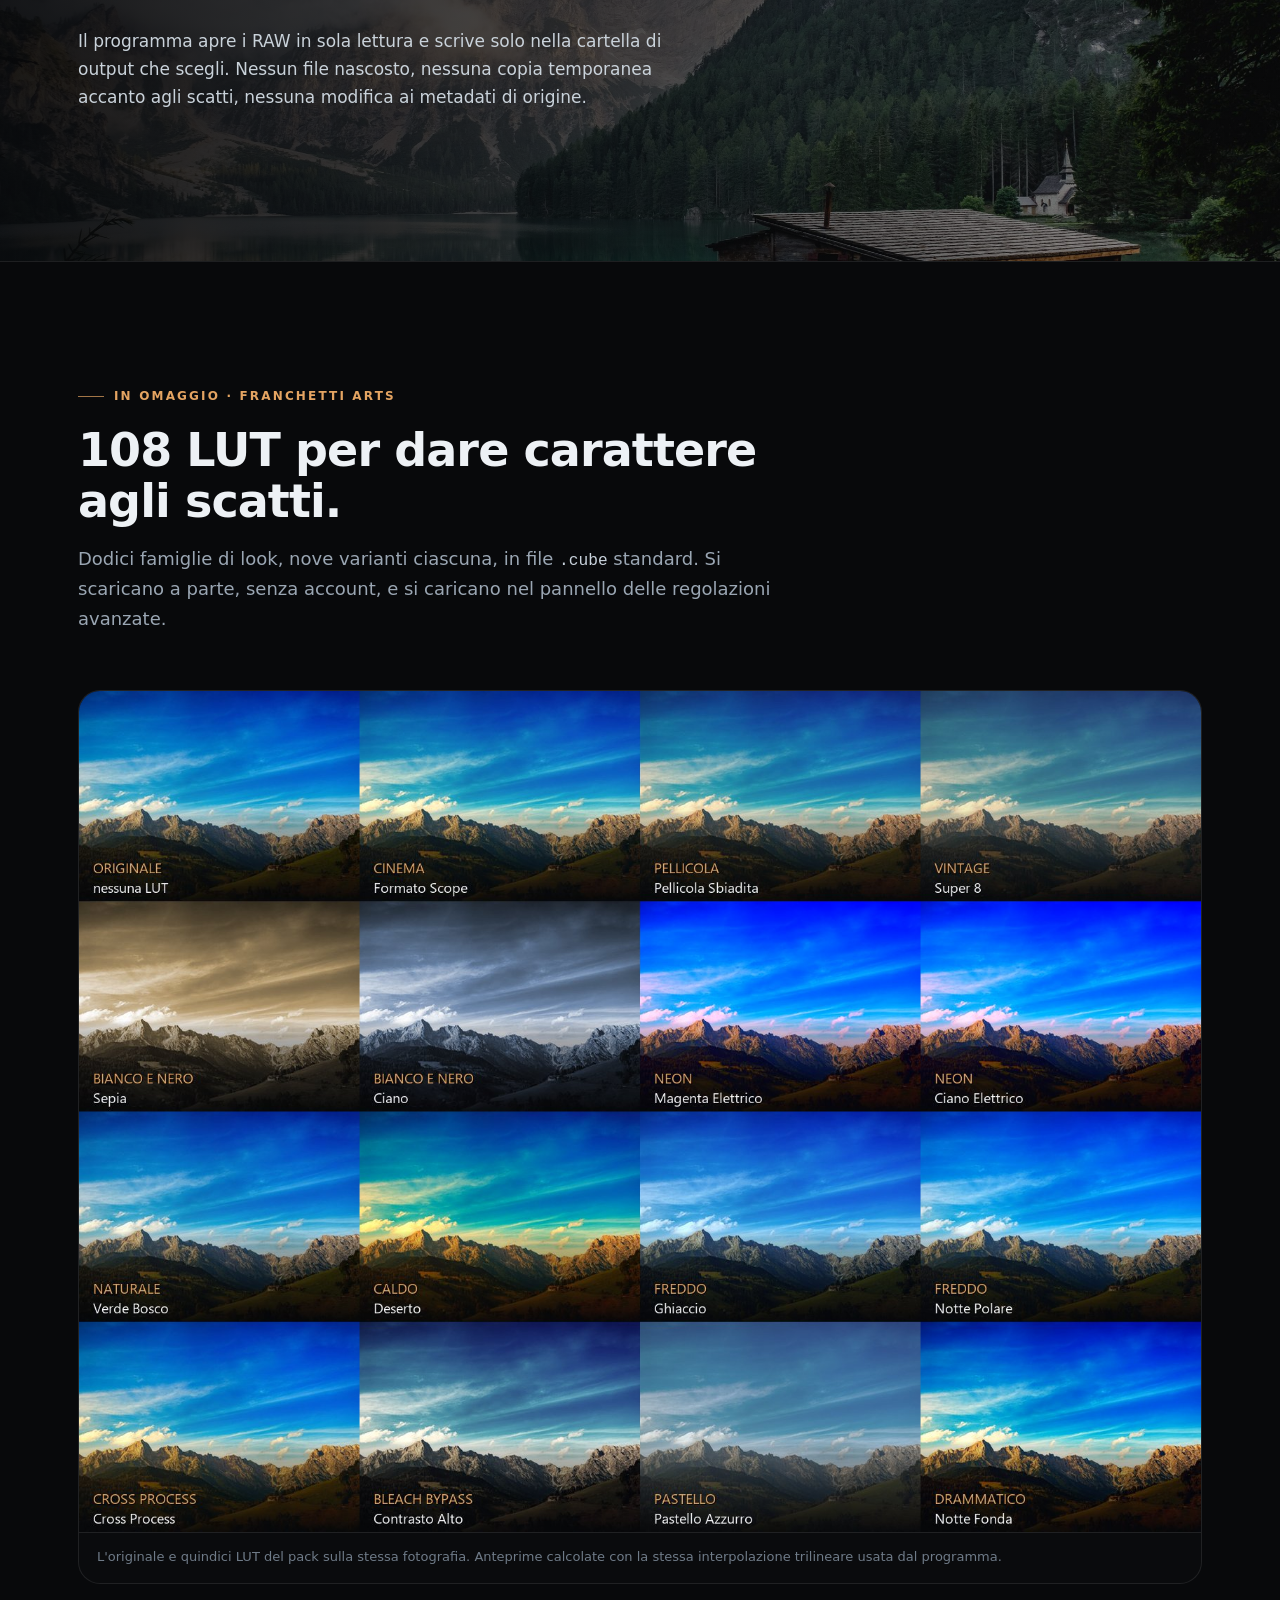
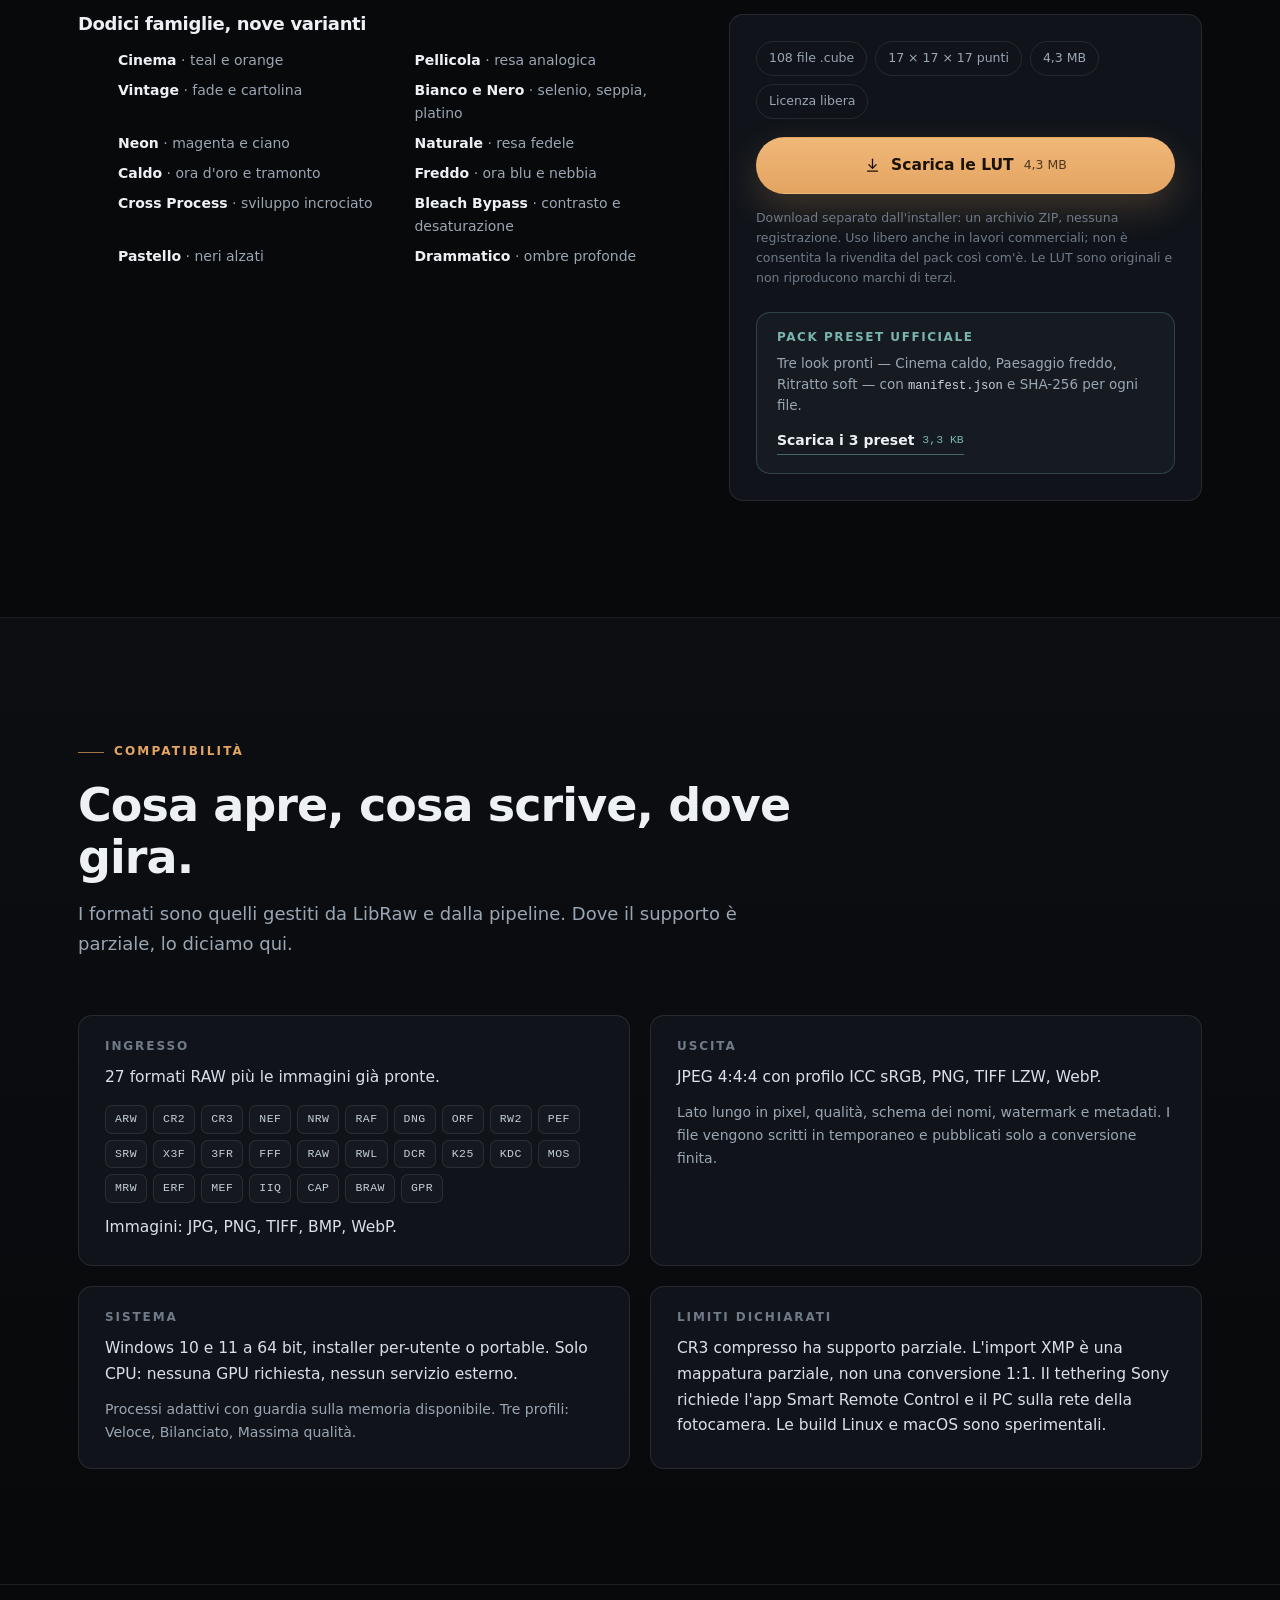
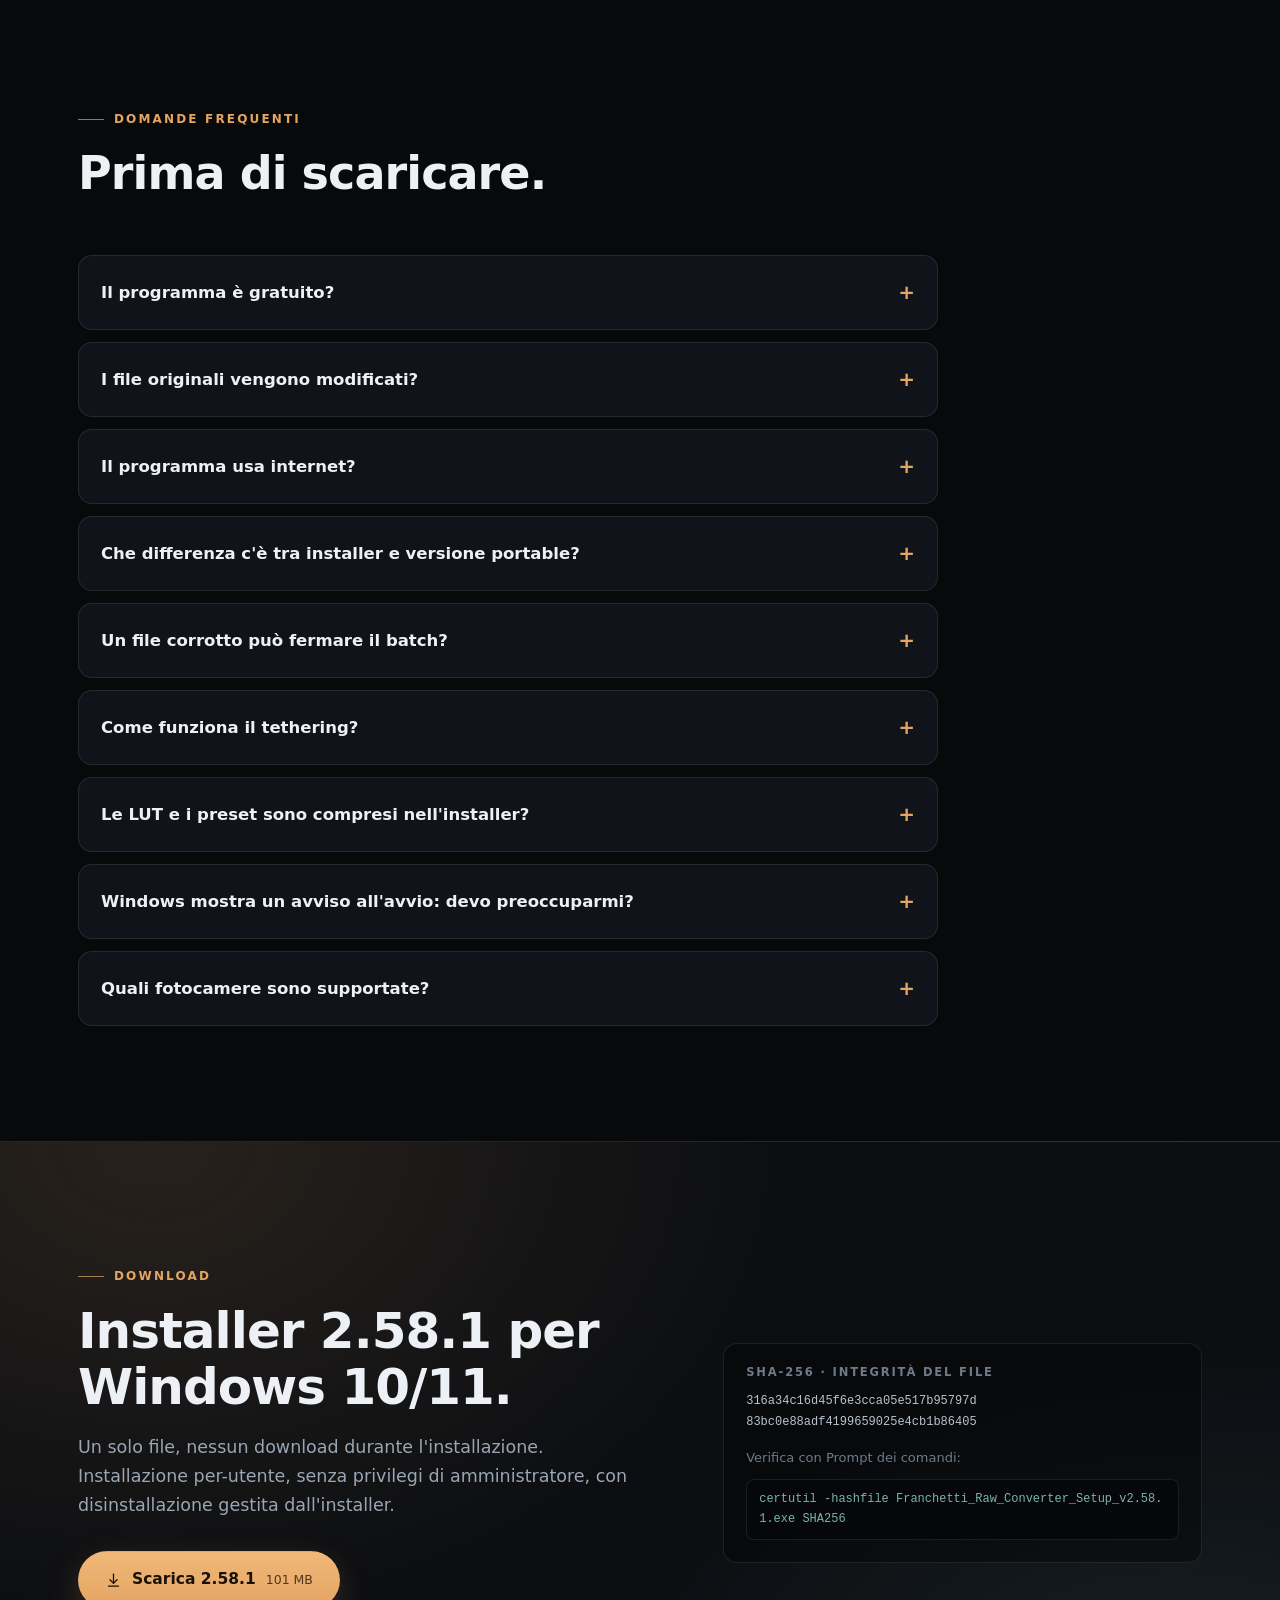
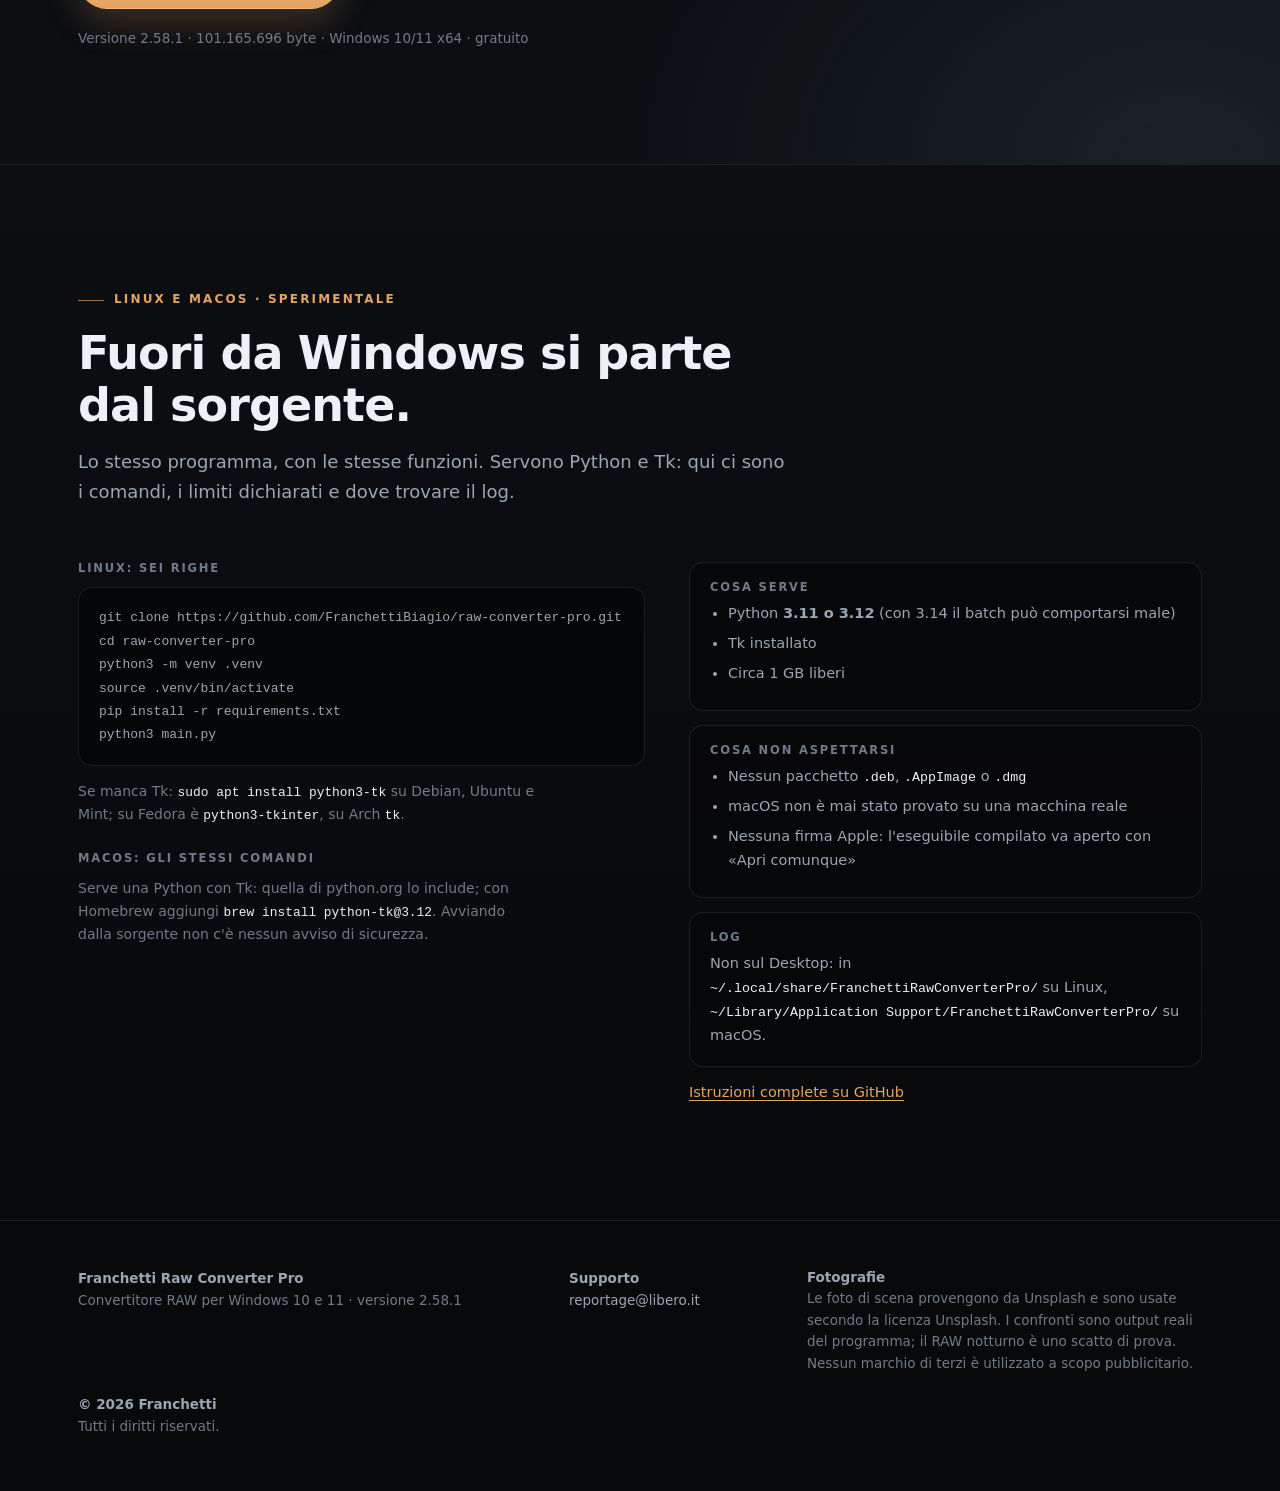
==== commit 63e486c5: "Linux e macOS: guida dedicata e sezione sul sito - LINUX_MACOS.md: avvio dalla sorgente, Tk per dist" ====
--- a/site/index.html
+++ b/site/index.html
@@ -794,6 +794,59 @@
       </div>
     </div>
   </section>
+  <!-- ===================== LINUX E MACOS ===================== -->
+  <section class="section section--soft" id="linux">
+    <div class="wrap">
+      <div class="section-head" data-reveal>
+        <span class="eyebrow">Linux e macOS · sperimentale</span>
+        <h2>Fuori da Windows si parte dal sorgente.</h2>
+        <p>Lo stesso programma, con le stesse funzioni. Servono Python e Tk: qui ci sono i comandi, i limiti dichiarati e dove trovare il log.</p>
+      </div>
+
+      <div class="linux">
+        <div data-reveal>
+          <h3 class="linux__title">Linux: sei righe</h3>
+          <pre class="linux__code"><code>git clone https://github.com/FranchettiBiagio/raw-converter-pro.git
+cd raw-converter-pro
+python3 -m venv .venv
+source .venv/bin/activate
+pip install -r requirements.txt
+python3 main.py</code></pre>
+          <p class="linux__hint">Se manca Tk: <code>sudo apt install python3-tk</code> su Debian, Ubuntu e Mint; su Fedora è <code>python3-tkinter</code>, su Arch <code>tk</code>.</p>
+
+          <h3 class="linux__title">macOS: gli stessi comandi</h3>
+          <p class="linux__hint">Serve una Python con Tk: quella di python.org lo include; con Homebrew aggiungi <code>brew install python-tk@3.12</code>. Avviando dalla sorgente non c'è nessun avviso di sicurezza.</p>
+        </div>
+
+        <div class="linux__notes" data-reveal>
+          <div class="linux__note">
+            <h3>Cosa serve</h3>
+            <ul>
+              <li>Python <b>3.11 o 3.12</b> (con 3.14 il batch può comportarsi male)</li>
+              <li>Tk installato</li>
+              <li>Circa 1 GB liberi</li>
+            </ul>
+          </div>
+          <div class="linux__note">
+            <h3>Cosa non aspettarsi</h3>
+            <ul>
+              <li>Nessun pacchetto <code>.deb</code>, <code>.AppImage</code> o <code>.dmg</code></li>
+              <li>macOS non è mai stato provato su una macchina reale</li>
+              <li>Nessuna firma Apple: l'eseguibile compilato va aperto con «Apri comunque»</li>
+            </ul>
+          </div>
+          <div class="linux__note">
+            <h3>Log</h3>
+            <p>Non sul Desktop: in <code>~/.local/share/FranchettiRawConverterPro/</code> su Linux, <code>~/Library/Application Support/FranchettiRawConverterPro/</code> su macOS.</p>
+          </div>
+          <p class="linux__more">
+            <a href="https://github.com/FranchettiBiagio/raw-converter-pro/blob/main/LINUX_MACOS.md">Istruzioni complete su GitHub</a>
+          </p>
+        </div>
+      </div>
+    </div>
+  </section>
+
 </main>
 
 <footer class="footer">
--- a/site/styles.css
+++ b/site/styles.css
@@ -1528,6 +1528,89 @@
   border-radius: 6px;
 }
 
+/* ---------- Linux e macOS (sperimentale) ---------------------------------- */
+
+.linux {
+  display: grid;
+  grid-template-columns: 1.05fr 0.95fr;
+  gap: 44px;
+  align-items: start;
+}
+
+.linux__title {
+  font-size: 11.5px;
+  letter-spacing: 0.16em;
+  text-transform: uppercase;
+  color: var(--muted-2);
+  margin-bottom: 12px;
+}
+
+.linux__code {
+  margin: 0 0 14px;
+  padding: 18px 20px;
+  border: 1px solid var(--line);
+  border-radius: var(--radius);
+  background: rgba(0, 0, 0, 0.45);
+  overflow-x: auto;
+  font-family: var(--mono);
+  font-size: 13px;
+  line-height: 1.8;
+  color: var(--muted);
+}
+
+.linux__hint {
+  color: var(--muted-2);
+  font-size: 14px;
+  max-width: 52ch;
+  margin-bottom: 26px;
+}
+
+.linux__hint code,
+.linux__note code {
+  font-family: var(--mono);
+  font-size: 0.92em;
+  color: var(--text);
+}
+
+.linux__notes { display: grid; gap: 14px; }
+
+.linux__note {
+  border: 1px solid var(--line);
+  border-radius: var(--radius);
+  background: rgba(0, 0, 0, 0.28);
+  padding: 18px 20px;
+}
+
+.linux__note h3 {
+  font-size: 11.5px;
+  letter-spacing: 0.16em;
+  text-transform: uppercase;
+  color: var(--muted-2);
+  margin-bottom: 8px;
+}
+
+.linux__note ul {
+  margin: 6px 0 0;
+  padding-left: 18px;
+  color: var(--muted);
+  font-size: 14.5px;
+}
+
+.linux__note li { margin-bottom: 6px; }
+.linux__note p { color: var(--muted); font-size: 14.5px; }
+
+.linux__more { font-size: 14.5px; }
+
+.linux__more a {
+  color: var(--accent);
+  text-decoration: underline;
+  text-underline-offset: 3px;
+}
+
+@media (max-width: 900px) {
+  .linux { grid-template-columns: 1fr; gap: 30px; }
+}
+
 /* ---------- Stampa -------------------------------------------------------- */
 
 @media print {
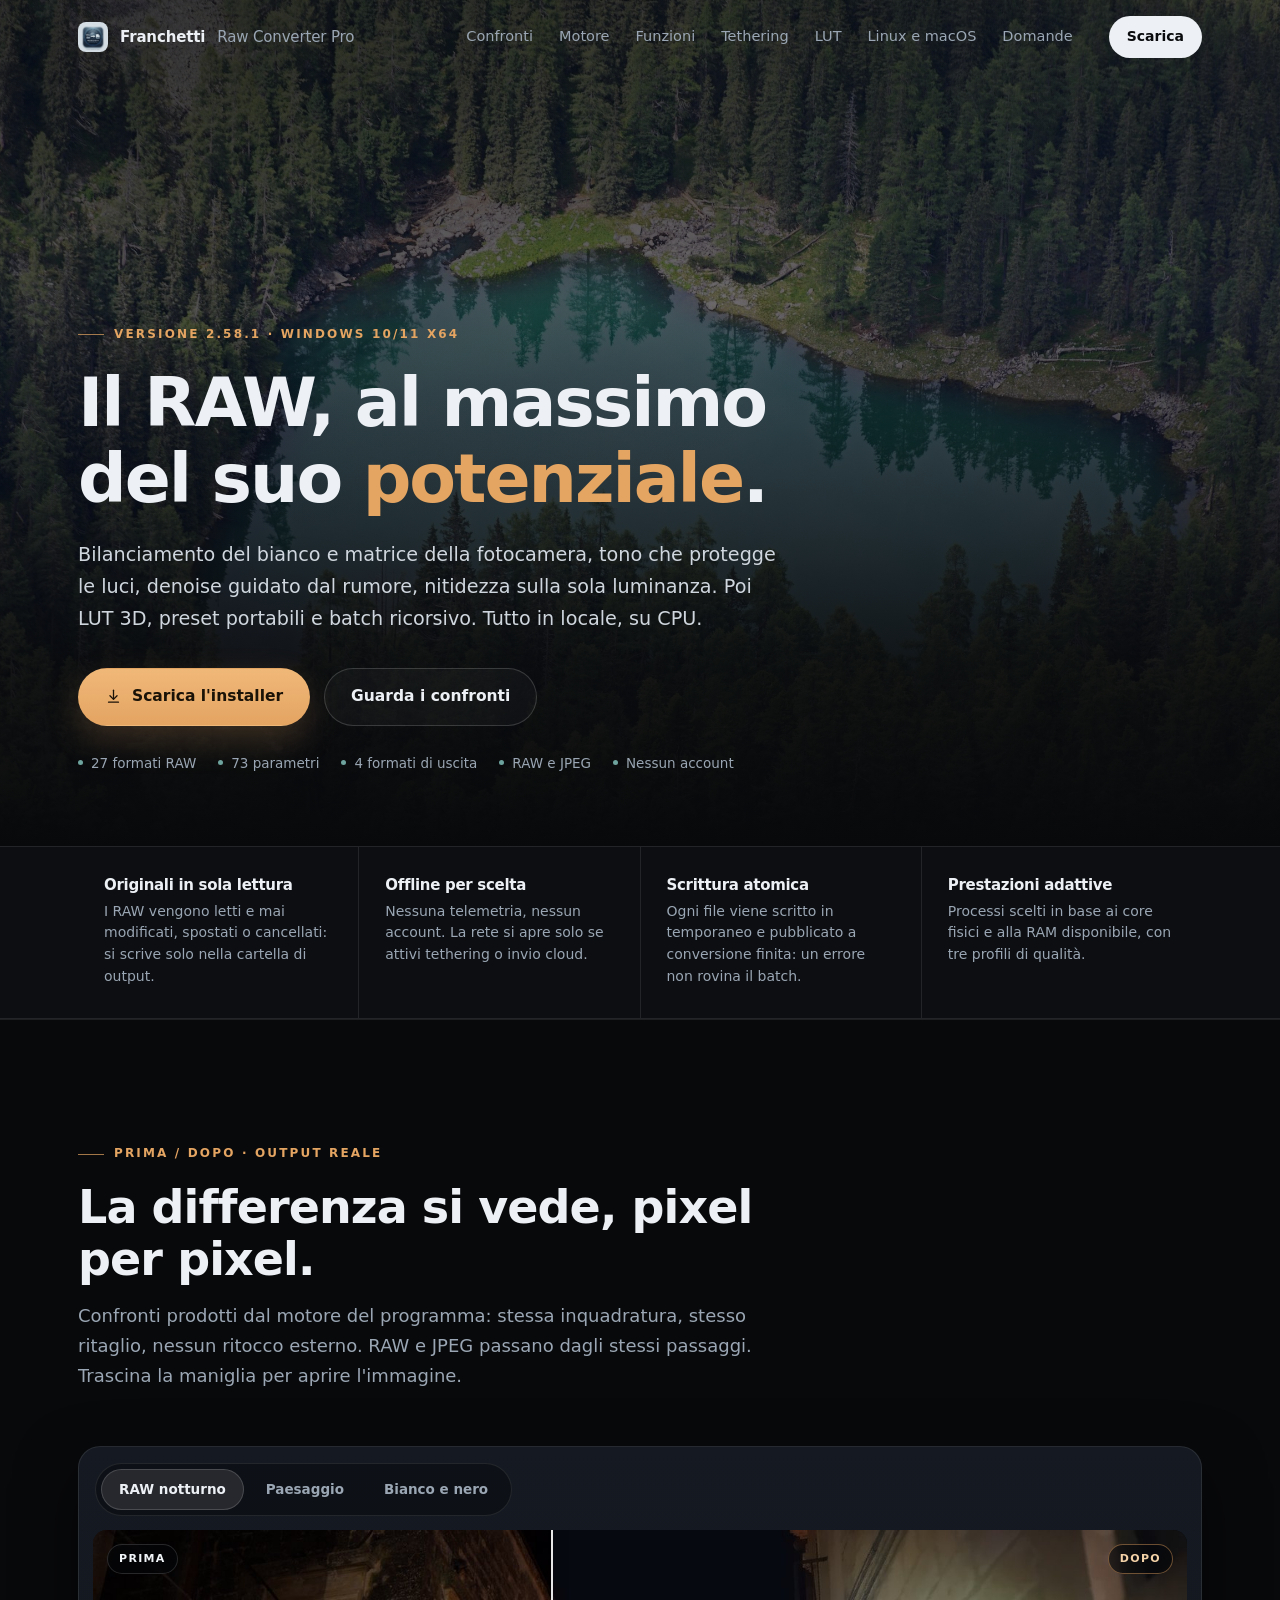
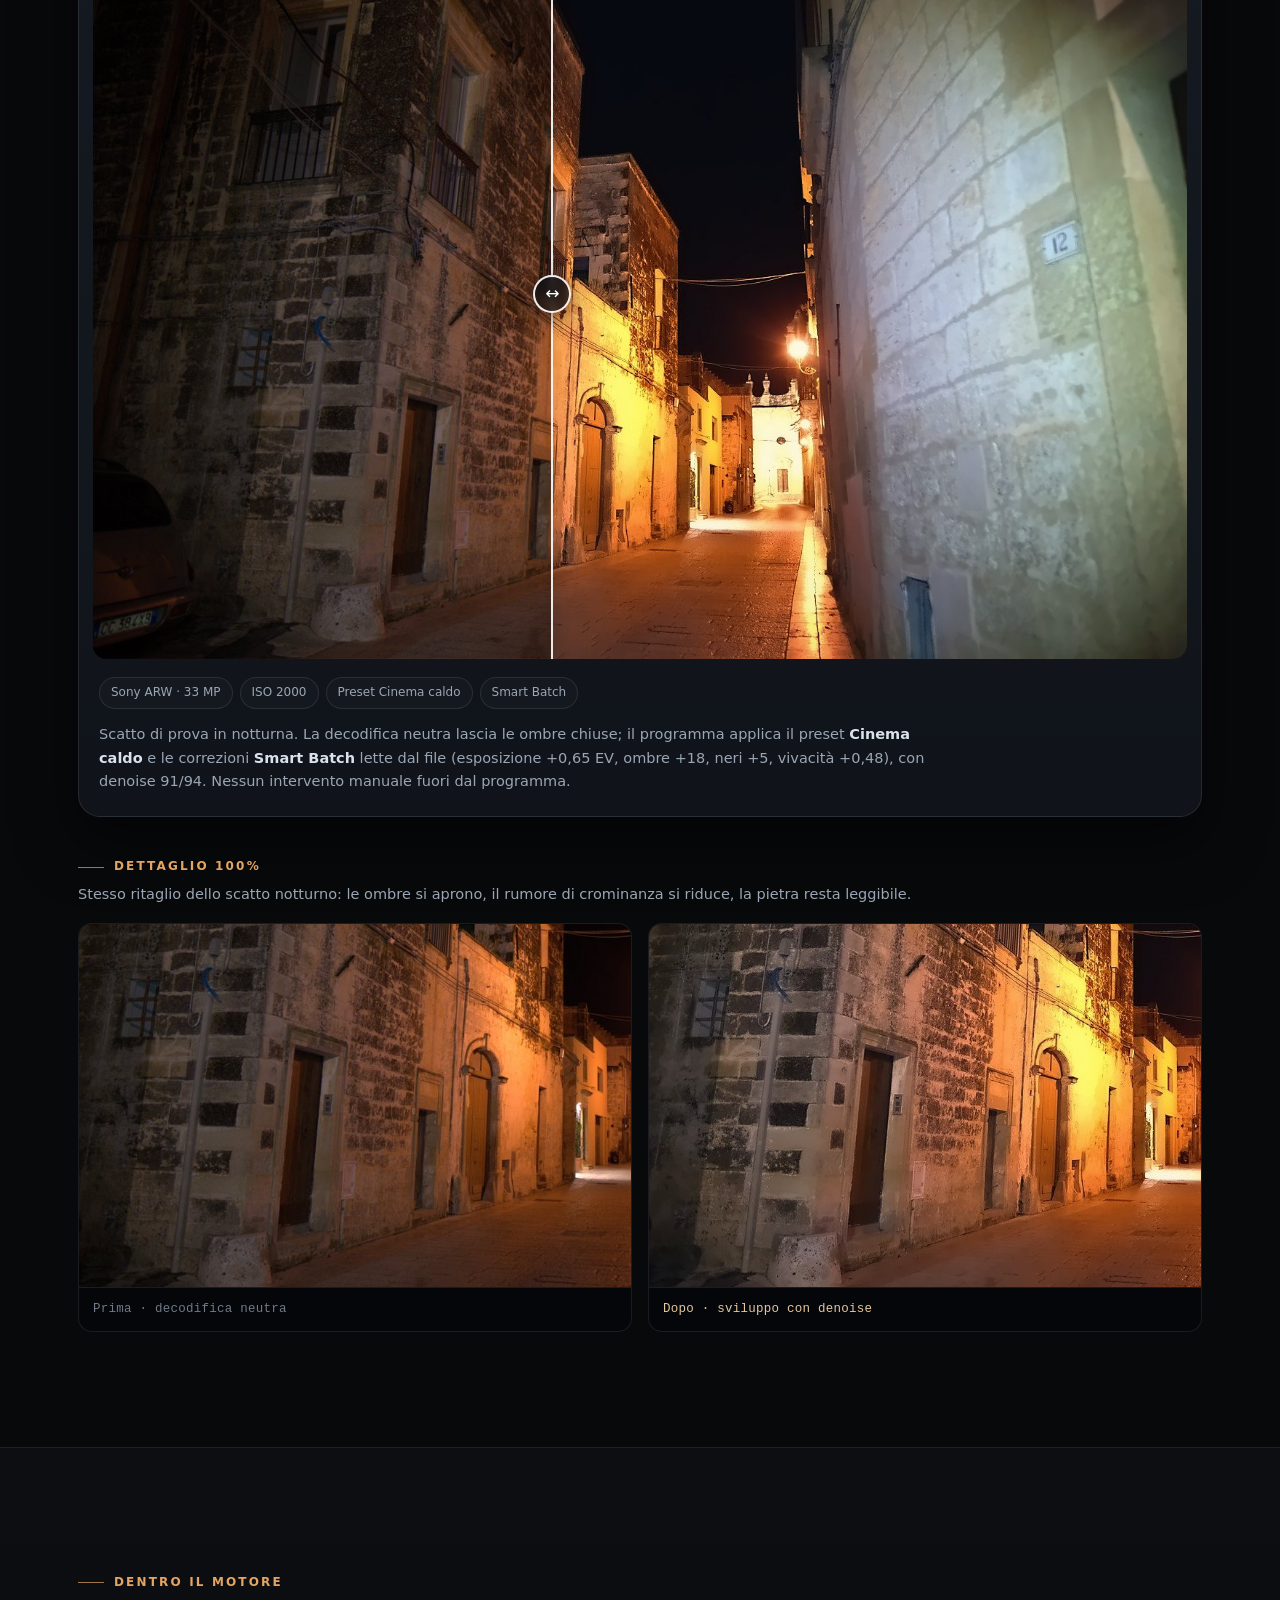
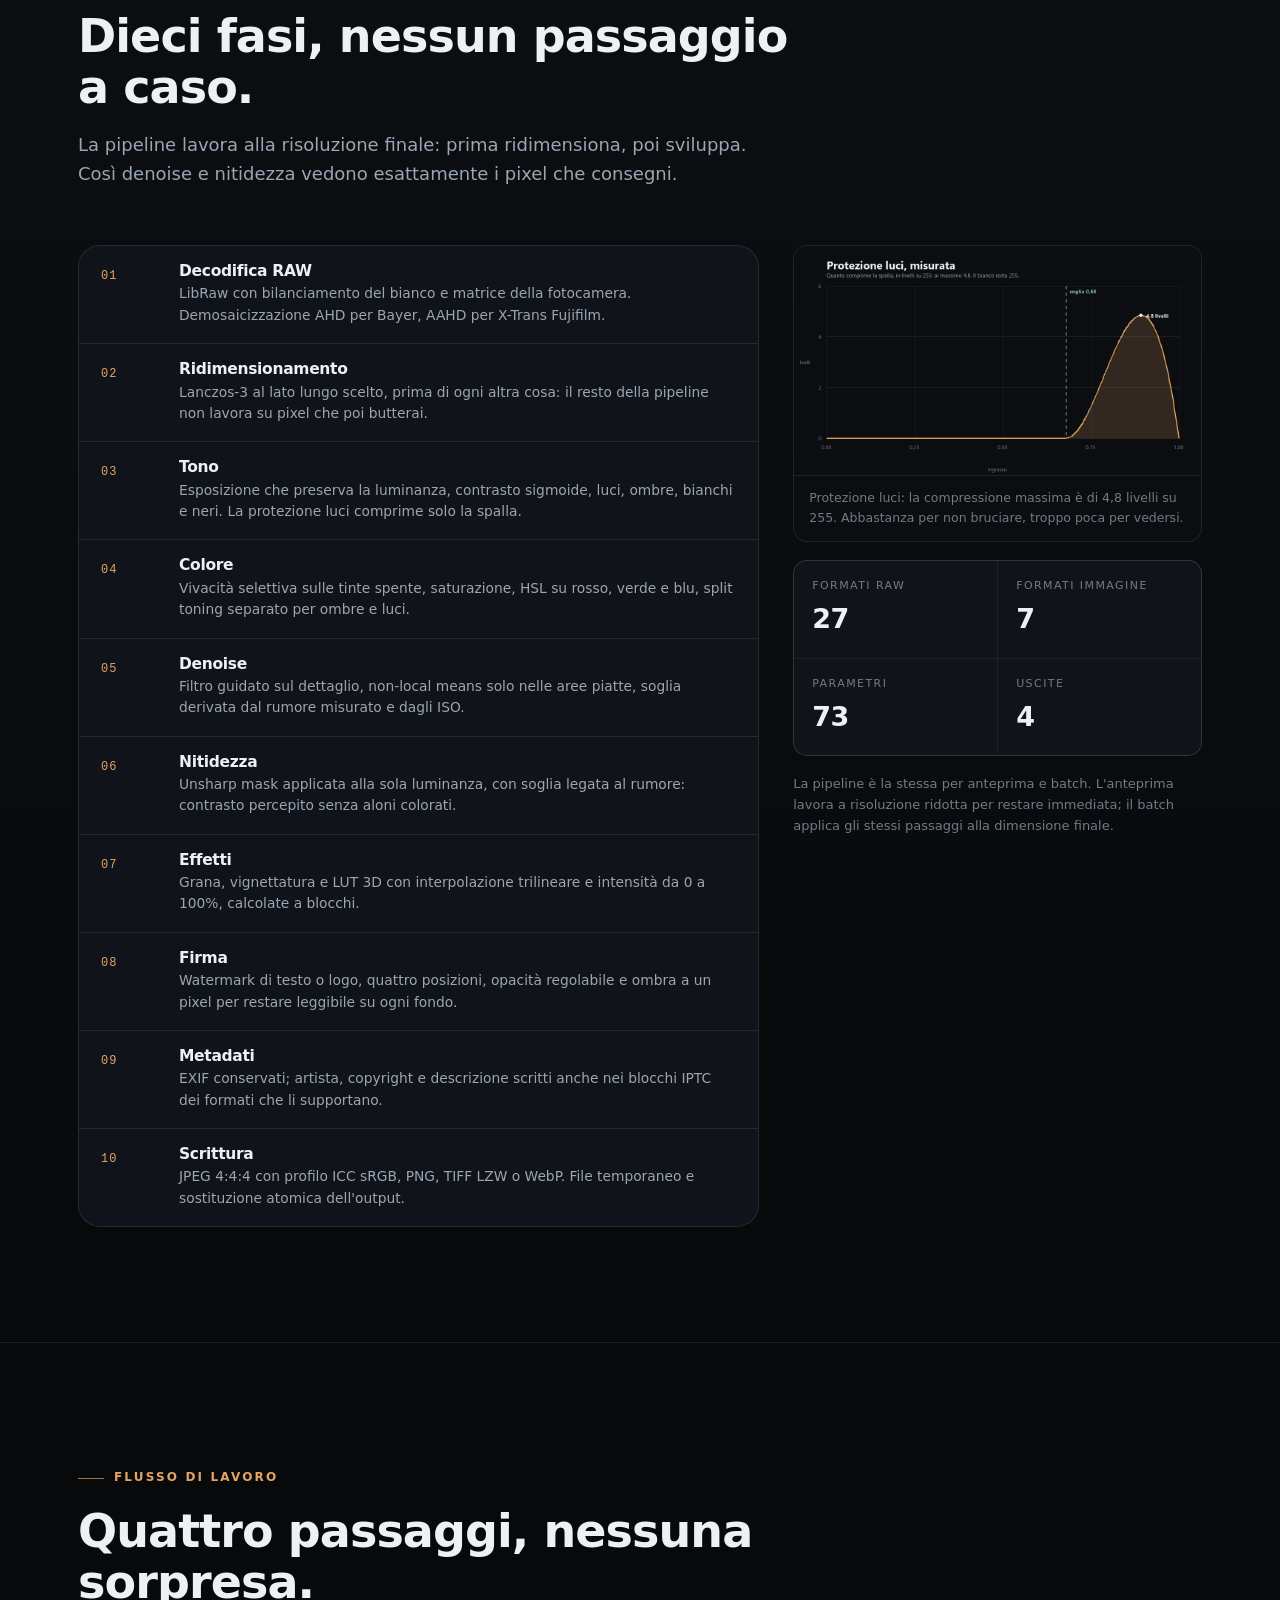
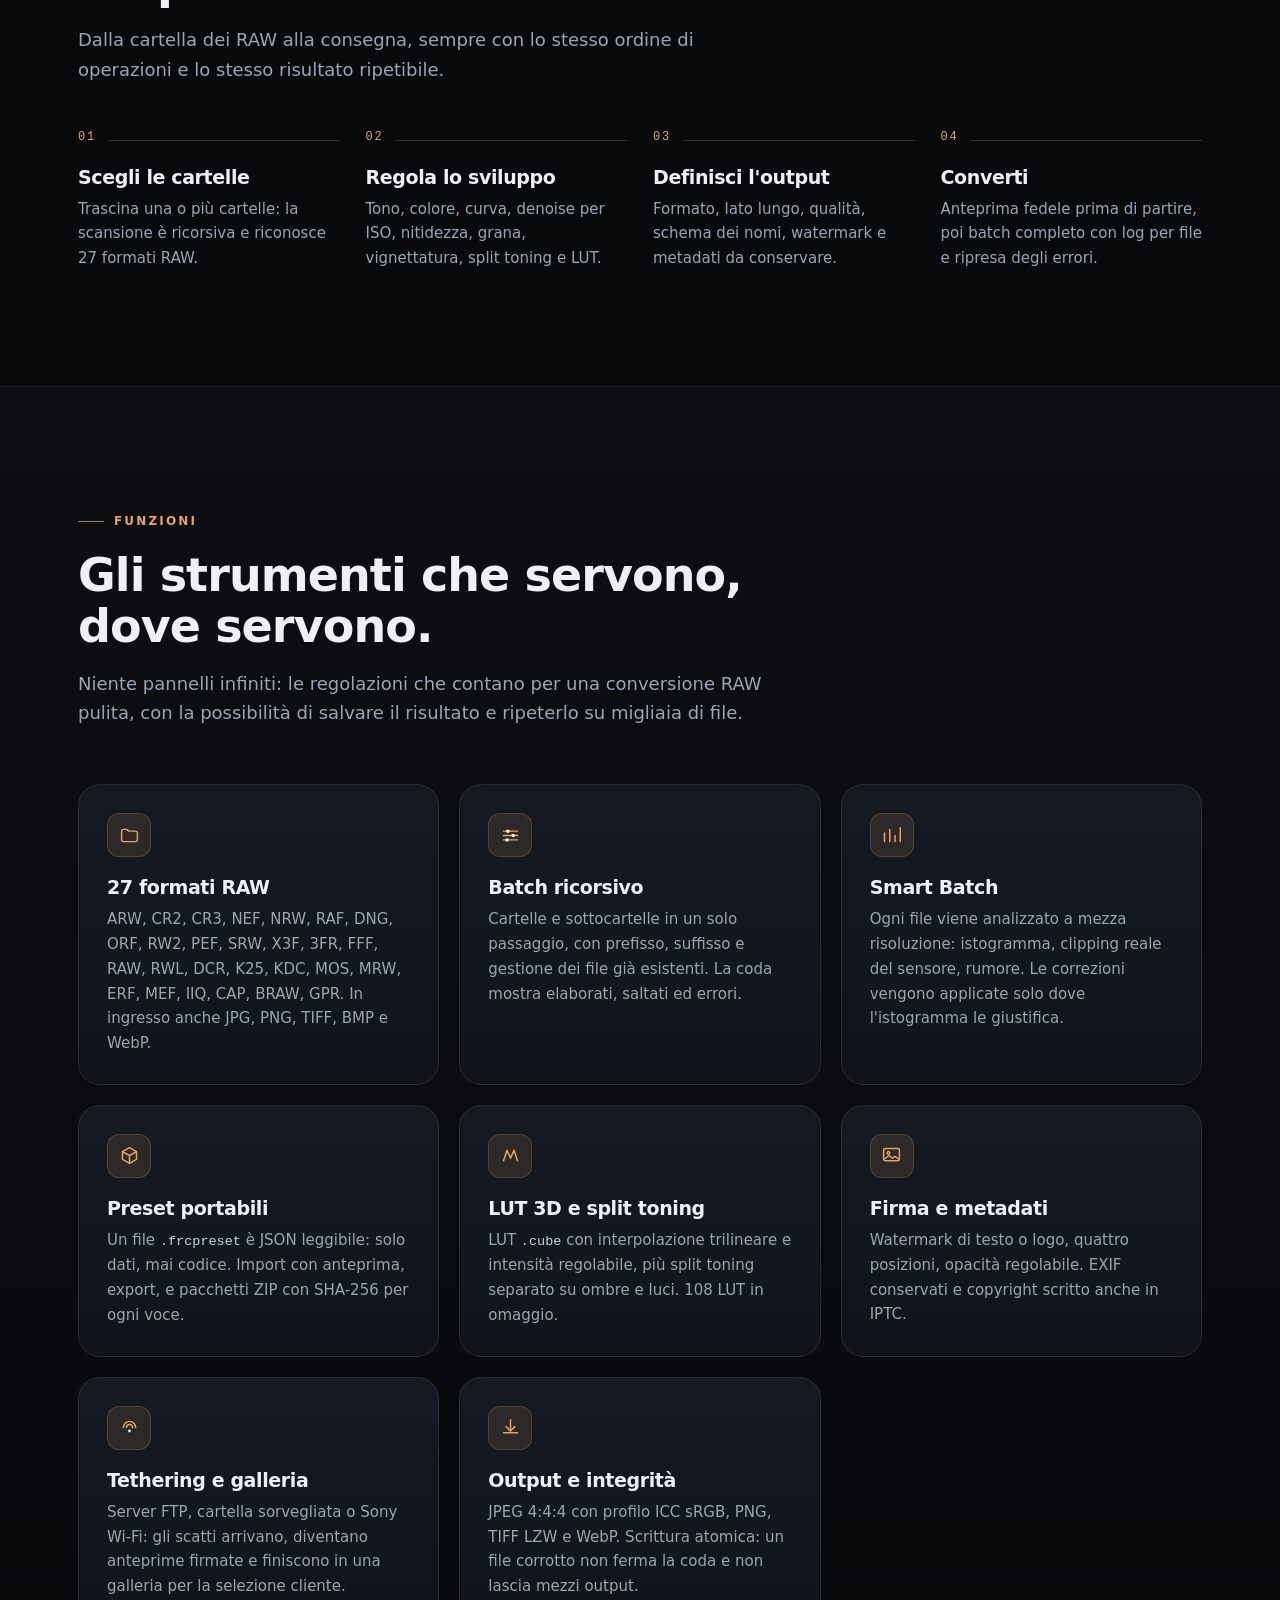
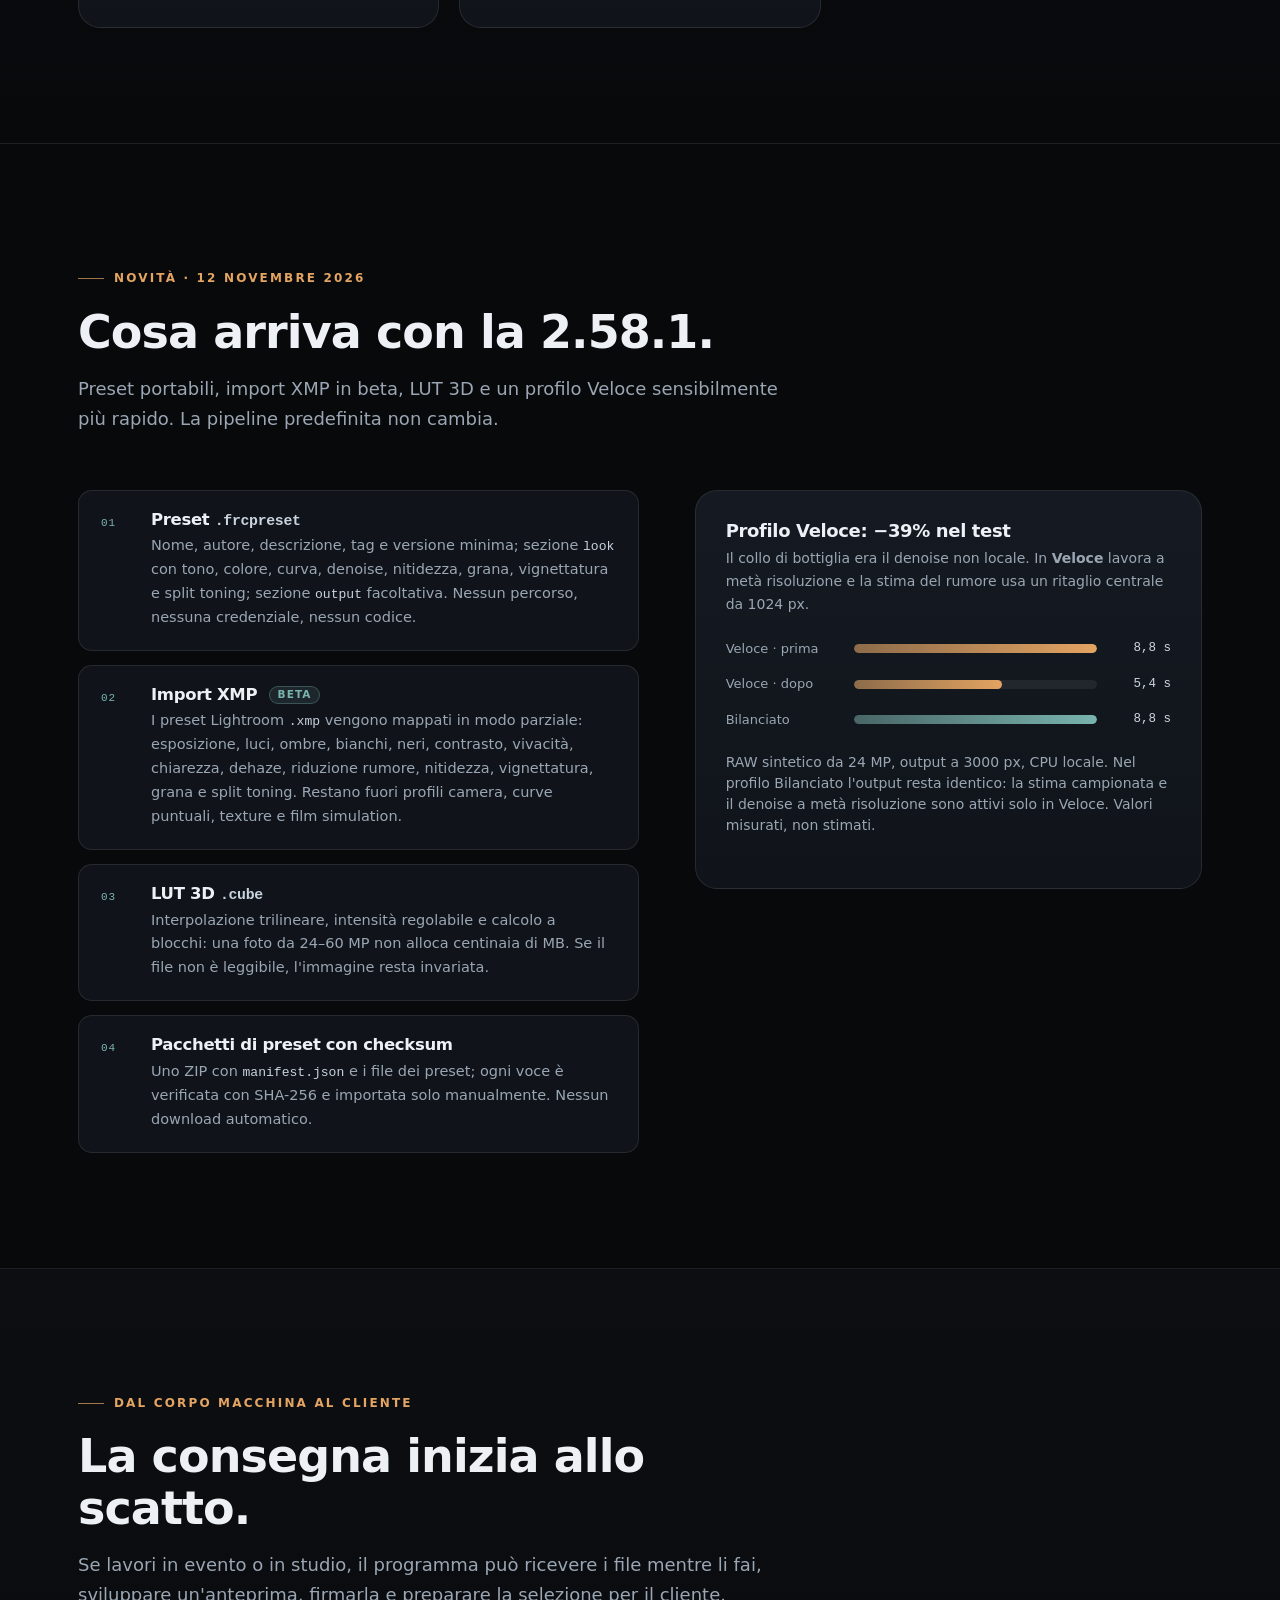
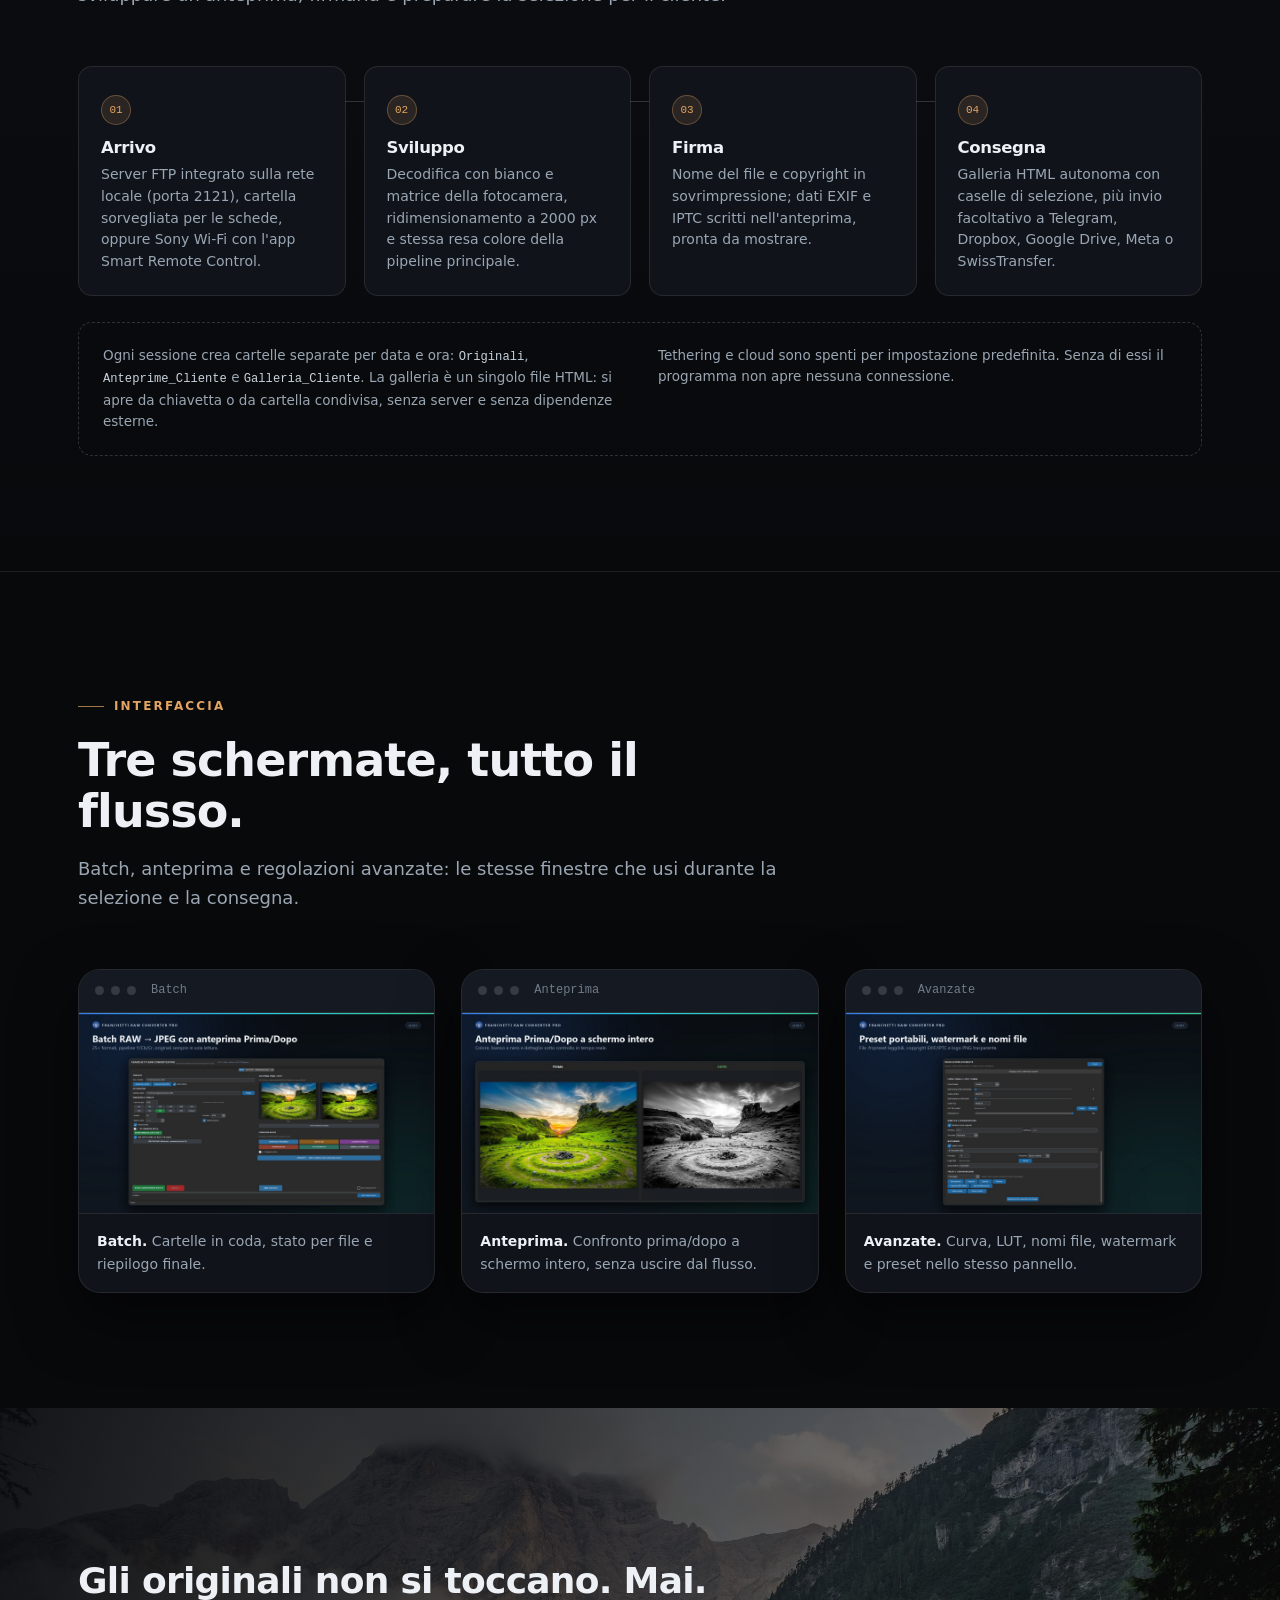
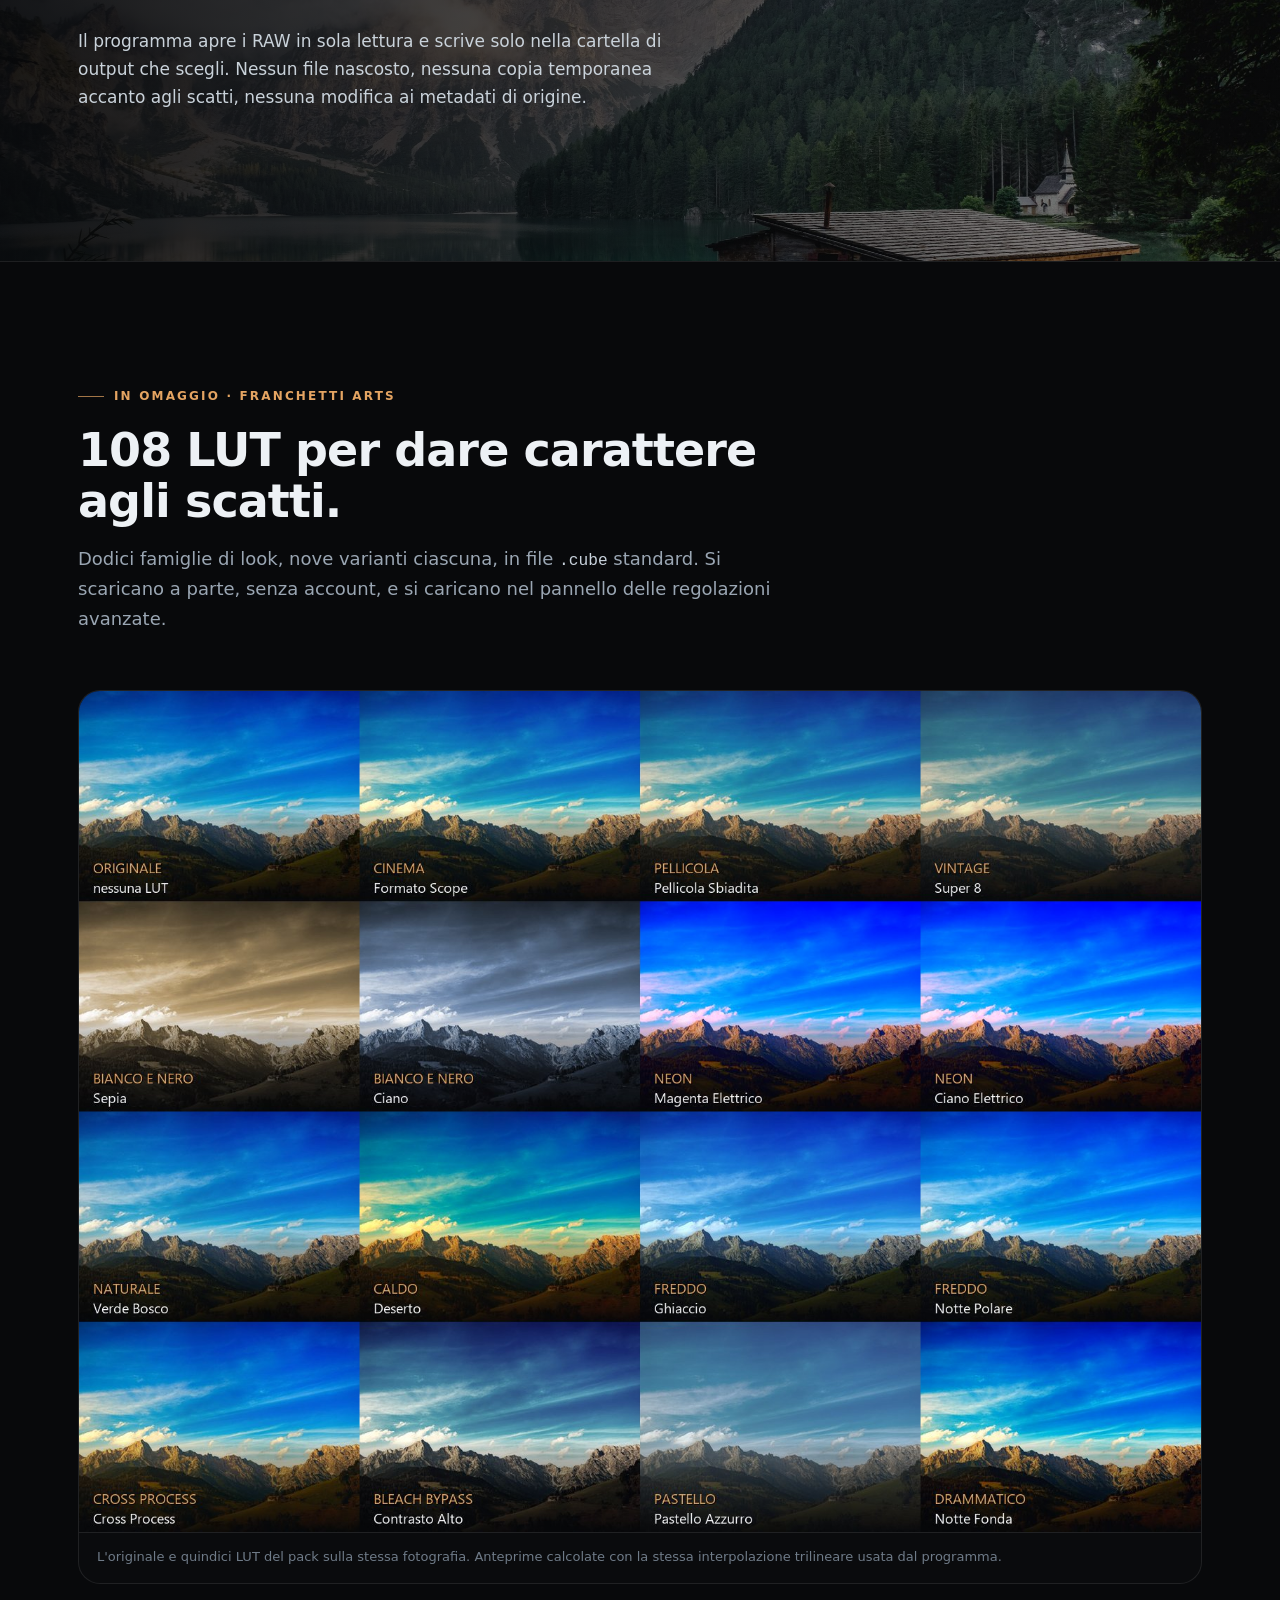
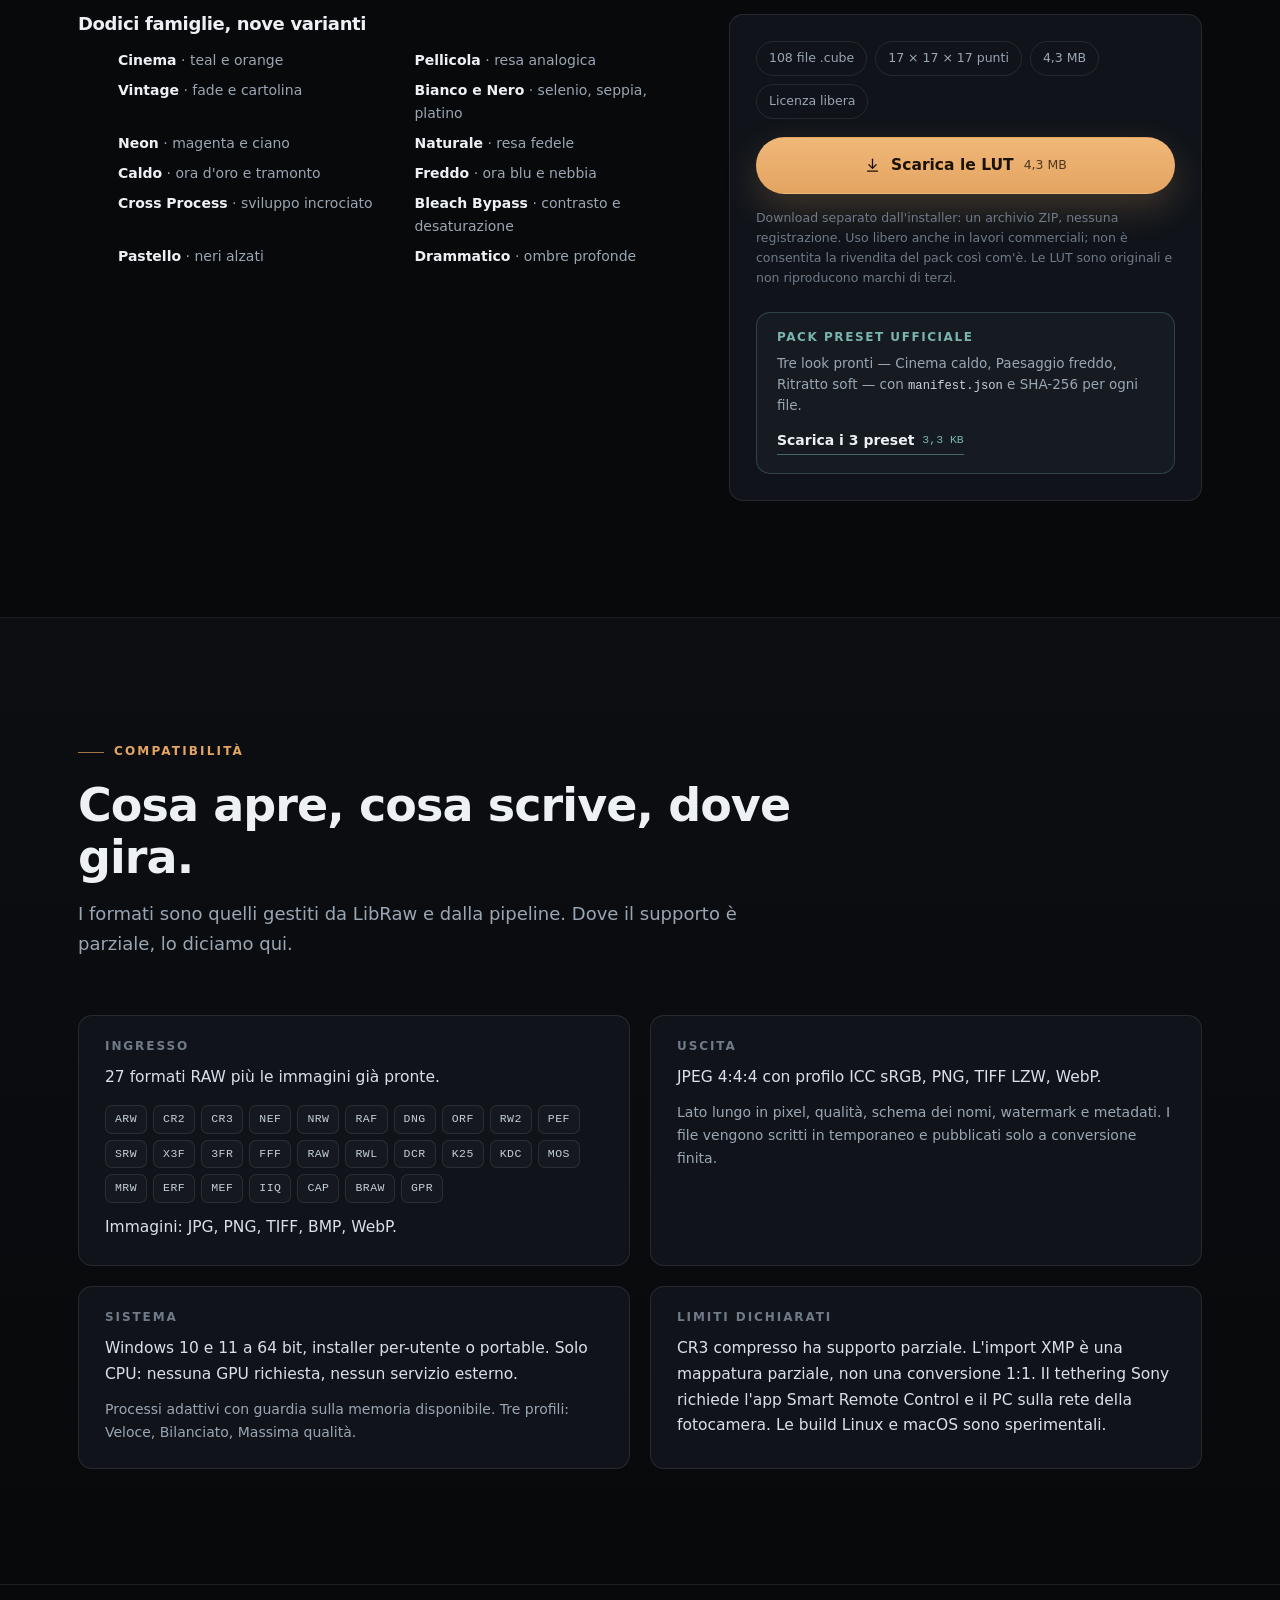
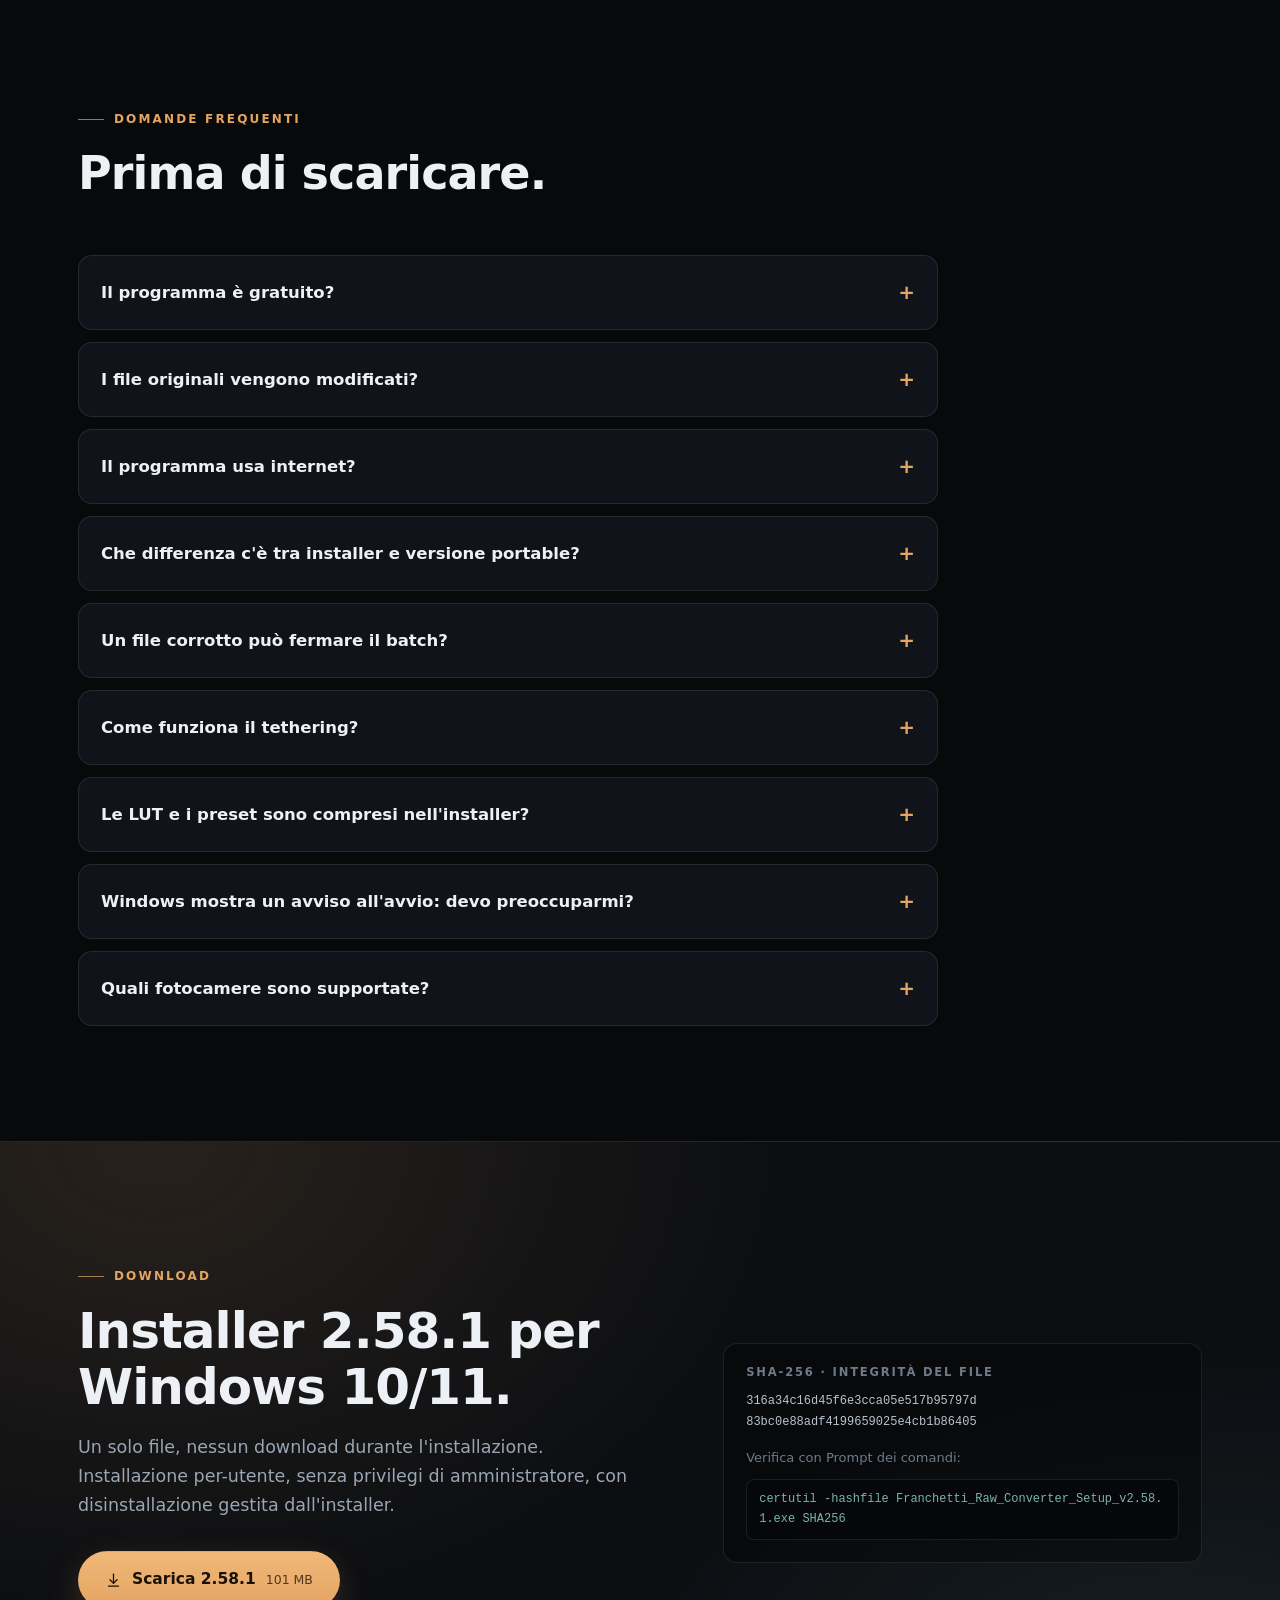
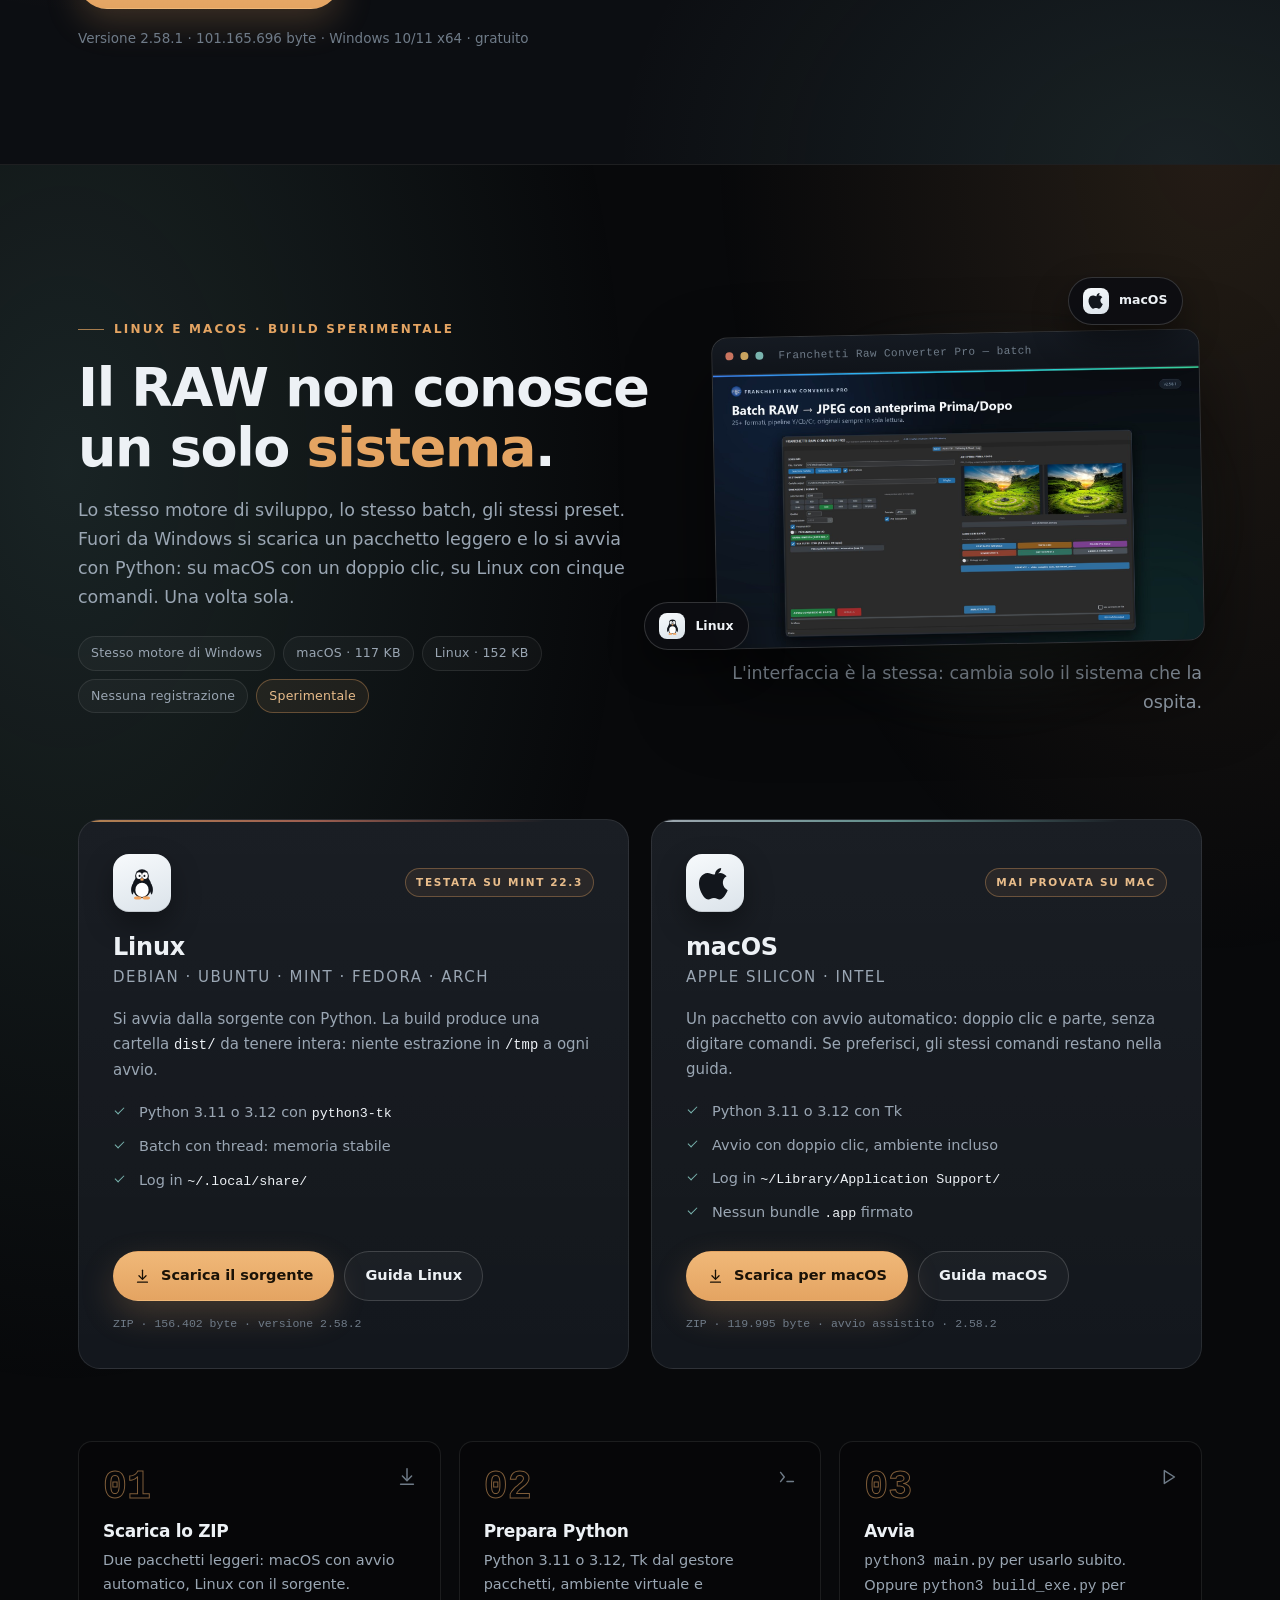
==== commit 5a40ed13: "Linux: anteprime visibili e cartella di output uguale alla sorgente - build_exe.py e .spec: hidden i" ====
--- a/site/index.html
+++ b/site/index.html
@@ -5,6 +5,7 @@
 <meta name="viewport" content="width=device-width, initial-scale=1">
 <title>Franchetti Raw Converter Pro — sviluppo RAW e JPEG per Windows</title>
 <meta name="description" content="Convertitore RAW desktop per Windows 10/11: 27 formati, batch ricorsivo, protezione luci, denoise guidato, preset portabili, LUT 3D e tethering. Elaborazione locale su CPU, originali intatti.">
+<link rel="canonical" href="https://franchettibiagio.github.io/franchetti-raw-converter-site/" />
 <meta name="theme-color" content="#08090b">
 <meta property="og:site_name" content="Franchetti Raw Converter Pro">
 <meta property="og:locale" content="it_IT">
@@ -24,6 +25,34 @@
 <link rel="icon" href="favicon.png" type="image/png">
 <link rel="apple-touch-icon" href="assets/logo.png">
 <link rel="stylesheet" href="styles.css">
+<script type="application/ld+json">
+{
+  "@context": "https://schema.org",
+  "@type": "SoftwareApplication",
+  "name": "Franchetti Raw Converter Pro",
+  "applicationCategory": "MultimediaApplication",
+  "applicationSubCategory": "Sviluppo RAW",
+  "operatingSystem": "Windows 10, Windows 11, Linux, macOS",
+  "softwareVersion": "2.58.1",
+  "inLanguage": "it",
+  "description": "Sviluppo RAW e JPEG in locale: tono che protegge le luci, denoise guidato, LUT 3D, preset portabili e batch. Gratuito, senza account.",
+  "url": "https://franchettibiagio.github.io/franchetti-raw-converter-site/",
+  "downloadUrl": "https://www.franchettitv.it/downloads/Franchetti_Raw_Converter_Setup_v2.58.1.exe",
+  "image": "https://franchettibiagio.github.io/franchetti-raw-converter-site/assets/og-image.jpg",
+  "offers": {
+    "@type": "Offer",
+    "price": "0",
+    "priceCurrency": "EUR",
+    "availability": "https://schema.org/InStock"
+  },
+  "publisher": {
+    "@type": "Organization",
+    "name": "Franchetti",
+    "url": "https://franchettibiagio.github.io/franchetti-raw-converter-site/",
+    "email": "reportage@libero.it"
+  }
+}
+</script>
 </head>
 <body>
 
@@ -39,6 +68,7 @@
       <a href="#funzioni">Funzioni</a>
       <a href="#tethering">Tethering</a>
       <a href="#lut">LUT</a>
+      <a href="#linux">Linux e macOS</a>
       <a href="#faq">Domande</a>
     </nav>
     <a class="nav__cta" href="#scarica">Scarica</a>
@@ -795,55 +825,254 @@
     </div>
   </section>
   <!-- ===================== LINUX E MACOS ===================== -->
-  <section class="section section--soft" id="linux">
-    <div class="wrap">
-      <div class="section-head" data-reveal>
-        <span class="eyebrow">Linux e macOS · sperimentale</span>
-        <h2>Fuori da Windows si parte dal sorgente.</h2>
-        <p>Lo stesso programma, con le stesse funzioni. Servono Python e Tk: qui ci sono i comandi, i limiti dichiarati e dove trovare il log.</p>
-      </div>
-
-      <div class="linux">
+  <section class="section lx" id="linux">
+    <div class="wrap">
+
+      <div class="lx-head">
         <div data-reveal>
-          <h3 class="linux__title">Linux: sei righe</h3>
-          <pre class="linux__code"><code>git clone https://github.com/FranchettiBiagio/raw-converter-pro.git
-cd raw-converter-pro
+          <span class="eyebrow">Linux e macOS · build sperimentale</span>
+          <h2>Il RAW non conosce<br>un solo <em>sistema</em>.</h2>
+          <p>Lo stesso motore di sviluppo, lo stesso batch, gli stessi preset. Fuori da Windows si scarica un pacchetto leggero e lo si avvia con Python: su macOS con un doppio clic, su Linux con cinque comandi. Una volta sola.</p>
+          <div class="lx-chips">
+            <span class="lx-chip">Stesso motore di Windows</span>
+            <span class="lx-chip">macOS · 117 KB</span>
+            <span class="lx-chip">Linux · 152 KB</span>
+            <span class="lx-chip">Nessuna registrazione</span>
+            <span class="lx-chip lx-chip--warn">Sperimentale</span>
+          </div>
+        </div>
+
+        <div class="lx-visual" data-reveal>
+          <div class="lx-float lx-float--mac">
+            <span class="lx-float__tile">
+              <svg viewBox="0 0 24 24" fill="#12161c" aria-hidden="true"><path d="M16.365 1.43c0 1.14-.42 2.2-1.26 3.06-.9.94-2.02 1.48-3.05 1.39-.12-1.09.44-2.25 1.26-3.03.9-.86 2.16-1.44 3.05-1.42zM20.94 17.1c-.55 1.27-.82 1.84-1.53 2.96-.99 1.56-2.39 3.5-4.12 3.51-1.54.02-1.94-1-4.03-.99-2.09.01-2.53 1.01-4.07.99-1.73-.01-3.06-1.77-4.05-3.33-2.78-4.37-3.07-9.5-1.36-12.23 1.21-1.95 3.13-3.09 4.93-3.09 1.83 0 2.98 1.01 4.5 1.01 1.47 0 2.37-1.01 4.5-1.01 1.6 0 3.29.87 4.5 2.37-3.95 2.16-3.31 7.79.73 9.81z"/></svg>
+            </span>
+            macOS
+          </div>
+
+          <div class="lx-frame">
+            <div class="lx-frame__bar"><i></i><i></i><i></i><span>Franchetti Raw Converter Pro — batch</span></div>
+            <img src="assets/ui-batch.jpg" alt="L'interfaccia del programma: batch RAW con anteprima prima e dopo" loading="lazy" width="1600" height="900">
+          </div>
+
+          <div class="lx-float lx-float--linux">
+            <span class="lx-float__tile">
+              <svg viewBox="0 0 64 64" aria-hidden="true">
+                <path d="M15 33c-4 6-5 15-1 21 3-4 4-12 4-19z" fill="#12161c"/>
+                <path d="M49 33c4 6 5 15 1 21-3-4-4-12-4-19z" fill="#12161c"/>
+                <ellipse cx="32" cy="39" rx="18" ry="21" fill="#12161c"/>
+                <circle cx="32" cy="19" r="13" fill="#12161c"/>
+                <ellipse cx="32" cy="45" rx="12.5" ry="13.5" fill="#ffffff"/>
+                <ellipse cx="26.5" cy="18" rx="5.4" ry="6.4" fill="#ffffff"/>
+                <ellipse cx="37.5" cy="18" rx="5.4" ry="6.4" fill="#ffffff"/>
+                <circle cx="27.4" cy="18.6" r="1.9" fill="#12161c"/>
+                <circle cx="36.6" cy="18.6" r="1.9" fill="#12161c"/>
+                <path d="M32 21.5 28.2 26.5q3.8 2.9 7.6 0z" fill="#f0a35e"/>
+                <ellipse cx="24" cy="60" rx="7" ry="3.2" fill="#f0a35e"/>
+                <ellipse cx="40" cy="60" rx="7" ry="3.2" fill="#f0a35e"/>
+              </svg>
+            </span>
+            Linux
+          </div>
+
+          <p class="lx-visual__caption">L'interfaccia è la stessa: cambia solo il sistema che la ospita.</p>
+        </div>
+      </div>
+
+      <!-- Schede piattaforma -->
+      <div class="lx-platforms">
+        <article class="lx-card lx-card--linux" data-reveal>
+          <div class="lx-card__top">
+            <span class="lx-logo">
+              <svg viewBox="0 0 64 64" aria-hidden="true">
+                <path d="M15 33c-4 6-5 15-1 21 3-4 4-12 4-19z" fill="#12161c"/>
+                <path d="M49 33c4 6 5 15 1 21-3-4-4-12-4-19z" fill="#12161c"/>
+                <ellipse cx="32" cy="39" rx="18" ry="21" fill="#12161c"/>
+                <circle cx="32" cy="19" r="13" fill="#12161c"/>
+                <ellipse cx="32" cy="45" rx="12.5" ry="13.5" fill="#ffffff"/>
+                <ellipse cx="26.5" cy="18" rx="5.4" ry="6.4" fill="#ffffff"/>
+                <ellipse cx="37.5" cy="18" rx="5.4" ry="6.4" fill="#ffffff"/>
+                <circle cx="27.4" cy="18.6" r="1.9" fill="#12161c"/>
+                <circle cx="36.6" cy="18.6" r="1.9" fill="#12161c"/>
+                <path d="M32 21.5 28.2 26.5q3.8 2.9 7.6 0z" fill="#f0a35e"/>
+                <ellipse cx="24" cy="60" rx="7" ry="3.2" fill="#f0a35e"/>
+                <ellipse cx="40" cy="60" rx="7" ry="3.2" fill="#f0a35e"/>
+              </svg>
+            </span>
+            <span class="lx-badge">Testata su Mint 22.3</span>
+          </div>
+          <h3>Linux</h3>
+          <p class="lx-card__sub">Debian · Ubuntu · Mint · Fedora · Arch</p>
+          <p>Si avvia dalla sorgente con Python. La build produce una cartella <code>dist/</code> da tenere intera: niente estrazione in <code>/tmp</code> a ogni avvio.</p>
+          <ul class="lx-list">
+            <li>Python 3.11 o 3.12 con <code>python3-tk</code></li>
+            <li>Batch con thread: memoria stabile</li>
+            <li>Log in <code>~/.local/share/</code></li>
+          </ul>
+          <div class="lx-card__actions">
+            <a class="btn btn--primary" href="downloads/Franchetti_Raw_Converter_Sorgente_2.58.2.zip" download>
+              <svg viewBox="0 0 24 24" fill="none" stroke="currentColor" stroke-width="1.8" stroke-linecap="round" stroke-linejoin="round" aria-hidden="true"><path d="M12 3v12"/><path d="m7 11 5 5 5-5"/><path d="M5 20h14"/></svg>
+              Scarica il sorgente
+            </a>
+            <a class="btn btn--ghost" href="linux.html#linux">Guida Linux</a>
+          </div>
+          <span class="lx-card__meta">ZIP · 156.402 byte · versione 2.58.2</span>
+        </article>
+
+        <article class="lx-card lx-card--mac" data-reveal>
+          <div class="lx-card__top">
+            <span class="lx-logo">
+              <svg viewBox="0 0 24 24" fill="#12161c" aria-hidden="true"><path d="M16.365 1.43c0 1.14-.42 2.2-1.26 3.06-.9.94-2.02 1.48-3.05 1.39-.12-1.09.44-2.25 1.26-3.03.9-.86 2.16-1.44 3.05-1.42zM20.94 17.1c-.55 1.27-.82 1.84-1.53 2.96-.99 1.56-2.39 3.5-4.12 3.51-1.54.02-1.94-1-4.03-.99-2.09.01-2.53 1.01-4.07.99-1.73-.01-3.06-1.77-4.05-3.33-2.78-4.37-3.07-9.5-1.36-12.23 1.21-1.95 3.13-3.09 4.93-3.09 1.83 0 2.98 1.01 4.5 1.01 1.47 0 2.37-1.01 4.5-1.01 1.6 0 3.29.87 4.5 2.37-3.95 2.16-3.31 7.79.73 9.81z"/></svg>
+            </span>
+            <span class="lx-badge">Mai provata su Mac</span>
+          </div>
+          <h3>macOS</h3>
+          <p class="lx-card__sub">Apple Silicon · Intel</p>
+          <p>Un pacchetto con avvio automatico: doppio clic e parte, senza digitare comandi. Se preferisci, gli stessi comandi restano nella guida.</p>
+          <ul class="lx-list">
+            <li>Python 3.11 o 3.12 con Tk</li>
+            <li>Avvio con doppio clic, ambiente incluso</li>
+            <li>Log in <code>~/Library/Application Support/</code></li>
+            <li>Nessun bundle <code>.app</code> firmato</li>
+          </ul>
+          <div class="lx-card__actions">
+            <a class="btn btn--primary" href="downloads/Franchetti_Raw_Converter_macOS_2.58.2.zip" download>
+              <svg viewBox="0 0 24 24" fill="none" stroke="currentColor" stroke-width="1.8" stroke-linecap="round" stroke-linejoin="round" aria-hidden="true"><path d="M12 3v12"/><path d="m7 11 5 5 5-5"/><path d="M5 20h14"/></svg>
+              Scarica per macOS
+            </a>
+            <a class="btn btn--ghost" href="linux.html#macos">Guida macOS</a>
+          </div>
+          <span class="lx-card__meta">ZIP · 119.995 byte · avvio assistito · 2.58.2</span>
+        </article>
+      </div>
+
+      <!-- Tre passaggi -->
+      <div class="lx-steps">
+        <div class="lx-step" data-reveal>
+          <span class="lx-step__n">01</span>
+          <svg viewBox="0 0 24 24" aria-hidden="true"><path d="M12 3v12"/><path d="m7 11 5 5 5-5"/><path d="M5 20h14"/></svg>
+          <h3>Scarica lo ZIP</h3>
+          <p>Due pacchetti leggeri: macOS con avvio automatico, Linux con il sorgente. Documentazione e diagnosi incluse.</p>
+        </div>
+        <div class="lx-step" data-reveal>
+          <span class="lx-step__n">02</span>
+          <svg viewBox="0 0 24 24" aria-hidden="true"><path d="m5 7 4 5-4 5"/><path d="M12 17h7"/></svg>
+          <h3>Prepara Python</h3>
+          <p>Python 3.11 o 3.12, Tk dal gestore pacchetti, ambiente virtuale e dipendenze. Una volta sola.</p>
+        </div>
+        <div class="lx-step" data-reveal>
+          <span class="lx-step__n">03</span>
+          <svg viewBox="0 0 24 24" aria-hidden="true"><path d="M8 5v14l11-7z"/></svg>
+          <h3>Avvia</h3>
+          <p><code>python3 main.py</code> per usarlo subito. Oppure <code>python3 build_exe.py</code> per l'eseguibile.</p>
+        </div>
+      </div>
+
+      <!-- Terminale -->
+      <div class="lx-term" data-reveal>
+        <div class="lx-term__bar">
+          <span class="lx-dots"><i></i><i></i><i></i></span>
+          <span class="lx-tabs" role="tablist" aria-label="Comandi per sistema">
+            <button class="lx-tab is-active" role="tab" aria-selected="true" aria-controls="lx-panel-linux" data-lx-tab="linux">Linux</button>
+            <button class="lx-tab" role="tab" aria-selected="false" aria-controls="lx-panel-macos" data-lx-tab="macos">macOS</button>
+          </span>
+          <button class="lx-copy" type="button" data-lx-copy="active">
+            <svg viewBox="0 0 24 24" aria-hidden="true"><rect x="9" y="9" width="11" height="11" rx="2"/><path d="M5 15V6a2 2 0 0 1 2-2h9"/></svg>
+            Copia
+          </button>
+        </div>
+        <div class="lx-term__body">
+          <pre id="lx-panel-linux" role="tabpanel" data-lx-panel="linux"><span class="c"># nella cartella dove hai scaricato lo ZIP</span>
+unzip Franchetti_Raw_Converter_Sorgente_2.58.2.zip
+cd FranchettiRawConverterPro-2.58.2
+
+<span class="c"># Debian, Ubuntu, Mint: Tk e ambiente</span>
+sudo apt install python3-tk
 python3 -m venv .venv
 source .venv/bin/activate
 pip install -r requirements.txt
-python3 main.py</code></pre>
-          <p class="linux__hint">Se manca Tk: <code>sudo apt install python3-tk</code> su Debian, Ubuntu e Mint; su Fedora è <code>python3-tkinter</code>, su Arch <code>tk</code>.</p>
-
-          <h3 class="linux__title">macOS: gli stessi comandi</h3>
-          <p class="linux__hint">Serve una Python con Tk: quella di python.org lo include; con Homebrew aggiungi <code>brew install python-tk@3.12</code>. Avviando dalla sorgente non c'è nessun avviso di sicurezza.</p>
-        </div>
-
-        <div class="linux__notes" data-reveal>
-          <div class="linux__note">
-            <h3>Cosa serve</h3>
-            <ul>
-              <li>Python <b>3.11 o 3.12</b> (con 3.14 il batch può comportarsi male)</li>
-              <li>Tk installato</li>
-              <li>Circa 1 GB liberi</li>
-            </ul>
-          </div>
-          <div class="linux__note">
-            <h3>Cosa non aspettarsi</h3>
-            <ul>
-              <li>Nessun pacchetto <code>.deb</code>, <code>.AppImage</code> o <code>.dmg</code></li>
-              <li>macOS non è mai stato provato su una macchina reale</li>
-              <li>Nessuna firma Apple: l'eseguibile compilato va aperto con «Apri comunque»</li>
-            </ul>
-          </div>
-          <div class="linux__note">
-            <h3>Log</h3>
-            <p>Non sul Desktop: in <code>~/.local/share/FranchettiRawConverterPro/</code> su Linux, <code>~/Library/Application Support/FranchettiRawConverterPro/</code> su macOS.</p>
-          </div>
-          <p class="linux__more">
-            <a href="https://github.com/FranchettiBiagio/raw-converter-pro/blob/main/LINUX_MACOS.md">Istruzioni complete su GitHub</a>
-          </p>
-        </div>
-      </div>
+python3 main.py</pre>
+          <pre id="lx-panel-macos" role="tabpanel" data-lx-panel="macos" hidden><span class="c"># nella cartella dove hai scaricato lo ZIP</span>
+unzip Franchetti_Raw_Converter_Sorgente_2.58.2.zip
+cd FranchettiRawConverterPro-2.58.2
+
+<span class="c"># solo con Python installato da Homebrew</span>
+brew install python-tk@3.12
+python3 -m venv .venv
+source .venv/bin/activate
+pip install -r requirements.txt
+python3 main.py</pre>
+        </div>
+        <div class="lx-term__foot">
+          <span>Tk su Fedora: <code>python3-tkinter</code> · su Arch: <code>tk</code></span>
+          <span>Il primo <code>pip install</code> scarica circa 250 MB.</span>
+        </div>
+      </div>
+
+      <!-- Note -->
+      <div class="lx-notes">
+        <div class="lx-note" data-reveal>
+          <h3>
+            <svg viewBox="0 0 24 24" aria-hidden="true"><path d="M20 6 9 17l-5-5"/></svg>
+            Cosa serve
+          </h3>
+          <ul>
+            <li>Python <b>3.11 o 3.12</b> (con 3.14 il batch può comportarsi male)</li>
+            <li>Tk installato dal gestore pacchetti</li>
+            <li>Circa 1 GB liberi per dipendenze e build</li>
+            <li>8 GB di RAM consigliati per i RAW grandi</li>
+          </ul>
+        </div>
+        <div class="lx-note" data-reveal>
+          <h3>
+            <svg viewBox="0 0 24 24" aria-hidden="true"><path d="M21 8v11a2 2 0 0 1-2 2H5a2 2 0 0 1-2-2V8"/><path d="m3 8 9-5 9 5"/><path d="M10 12h4"/></svg>
+            Cosa non trovi
+          </h3>
+          <ul>
+            <li>Nessun pacchetto <code>.deb</code>, <code>.rpm</code>, <code>.AppImage</code> o <code>.dmg</code></li>
+            <li>Nessuna firma o notarizzazione Apple</li>
+            <li>Nessun aggiornamento automatico</li>
+            <li>macOS non è mai stato provato su una macchina reale</li>
+          </ul>
+        </div>
+        <div class="lx-note" data-reveal>
+          <h3>
+            <svg viewBox="0 0 24 24" aria-hidden="true"><path d="M14 2H6a2 2 0 0 0-2 2v16a2 2 0 0 0 2 2h12a2 2 0 0 0 2-2V8z"/><path d="M14 2v6h6"/><path d="M8 13h8"/><path d="M8 17h5"/></svg>
+            Log e diagnosi
+          </h3>
+          <p>Non sul Desktop. Su Linux: <code>~/.local/share/FranchettiRawConverterPro/</code>. Su macOS: <code>~/Library/Application Support/FranchettiRawConverterPro/</code>.</p>
+          <p>Su Linux lo script <code>tools/diagnosi_linux.sh</code> misura memoria e processi durante l'avvio.</p>
+        </div>
+      </div>
+
+      <!-- Foto -->
+      <div class="lx-photo" data-reveal>
+        <div class="lx-photo__inner">
+          <span class="eyebrow">Un solo motore</span>
+          <h3>Lo stesso RAW, sviluppato dallo stesso codice.</h3>
+          <p>Windows, Linux e macOS condividono la pipeline: bilanciamento del bianco, demosaic, protezione luci, denoise, nitidezza. Cambia solo il modo in cui l'applicazione viene avviata.</p>
+          <div class="lx-chips">
+            <span class="lx-chip">27 formati RAW</span>
+            <span class="lx-chip">Batch ricorsivo</span>
+            <span class="lx-chip">Preset portabili</span>
+            <span class="lx-chip">LUT 3D</span>
+            <span class="lx-chip">EXIF conservati</span>
+          </div>
+        </div>
+      </div>
+
+      <!-- Invito -->
+      <div class="lx-cta" data-reveal>
+        <div>
+          <h3>La guida completa, passo per passo.</h3>
+          <p>Tk per ogni distribuzione, primo avvio su macOS, compilazione dell'eseguibile, log e problemi comuni. Con i comandi pronti da copiare.</p>
+        </div>
+        <div class="lx-cta__actions">
+          <a class="btn btn--primary" href="linux.html">Apri la guida</a>
+          <a class="btn btn--ghost" href="mailto:reportage@libero.it?subject=Franchetti%20Raw%20Converter%20Pro%20-%20Linux%20o%20macOS">Scrivi all'autore</a>
+        </div>
+      </div>
+
     </div>
   </section>
 
@@ -873,5 +1102,6 @@
 </footer>
 
 <script src="app.js"></script>
+<script src="os.js"></script>
 </body>
 </html>
--- a/site/styles.css
+++ b/site/styles.css
@@ -1528,87 +1528,908 @@
   border-radius: 6px;
 }
 
-/* ---------- Linux e macOS (sperimentale) ---------------------------------- */
-
-.linux {
-  display: grid;
-  grid-template-columns: 1.05fr 0.95fr;
-  gap: 44px;
-  align-items: start;
-}
-
-.linux__title {
+/* ==========================================================================
+   Linux e macOS — sezione e guida
+   ========================================================================== */
+
+#linux { scroll-margin-top: 90px; }
+
+.lx {
+  position: relative;
+  overflow: hidden;
+  isolation: isolate;
+}
+
+.lx::before {
+  content: "";
+  position: absolute;
+  inset: -10% -20% auto;
+  height: 70%;
+  z-index: -1;
+  background:
+    radial-gradient(45% 60% at 18% 28%, rgba(121, 180, 174, 0.16), transparent 70%),
+    radial-gradient(40% 55% at 82% 12%, rgba(228, 164, 98, 0.13), transparent 70%);
+  pointer-events: none;
+}
+
+.lx-head {
+  display: grid;
+  grid-template-columns: 1.08fr 0.92fr;
+  gap: clamp(32px, 5vw, 64px);
+  align-items: center;
+  margin-bottom: clamp(48px, 6vw, 76px);
+}
+
+.lx-head h2 {
+  font-size: clamp(32px, 4.4vw, 54px);
+  margin: 18px 0 18px;
+  letter-spacing: -0.025em;
+}
+
+.lx-head h2 em {
+  font-style: normal;
+  color: var(--accent);
+}
+
+.lx-head p {
+  color: var(--muted);
+  font-size: 17.5px;
+  max-width: 56ch;
+}
+
+.lx-chips {
+  display: flex;
+  flex-wrap: wrap;
+  gap: 8px;
+  margin-top: 24px;
+}
+
+.lx-chip {
+  display: inline-flex;
+  align-items: center;
+  gap: 7px;
+  padding: 6px 12px;
+  border: 1px solid var(--line);
+  border-radius: 999px;
+  background: rgba(255, 255, 255, 0.03);
+  font-size: 12.5px;
+  color: var(--muted);
+  letter-spacing: 0.02em;
+}
+
+.lx-chip--warn {
+  border-color: rgba(228, 164, 98, 0.35);
+  color: #e9bd8b;
+  background: rgba(228, 164, 98, 0.08);
+}
+
+/* --- Finestra applicazione ------------------------------------------------ */
+
+.lx-visual {
+  position: relative;
+  padding: 52px 0 26px;
+}
+
+.lx-visual::before {
+  content: "";
+  position: absolute;
+  inset: 12% -8% 0;
+  z-index: -1;
+  border-radius: 40px;
+  background: radial-gradient(60% 70% at 55% 45%, rgba(121, 180, 174, 0.22), transparent 72%);
+  filter: blur(18px);
+}
+
+.lx-frame {
+  position: relative;
+  border: 1px solid var(--line-strong);
+  border-radius: 16px;
+  overflow: hidden;
+  background: #0b0e13;
+  box-shadow: 0 40px 80px rgba(0, 0, 0, 0.55), 0 0 0 1px rgba(255, 255, 255, 0.03) inset;
+  transform: rotate(-1.1deg);
+}
+
+.lx-frame__bar {
+  display: flex;
+  align-items: center;
+  gap: 7px;
+  padding: 9px 13px;
+  border-bottom: 1px solid var(--line);
+  background: linear-gradient(180deg, #151a22, #10141a);
+}
+
+.lx-frame__bar i {
+  width: 8px;
+  height: 8px;
+  border-radius: 50%;
+  background: #3c454f;
+}
+
+.lx-frame__bar i:first-child { background: #c9745f; }
+.lx-frame__bar i:nth-child(2) { background: #c9a35f; }
+.lx-frame__bar i:nth-child(3) { background: #79b4ae; }
+
+.lx-frame__bar span {
+  margin-left: 8px;
+  font-family: var(--mono);
+  font-size: 11px;
+  color: var(--muted-2);
+  letter-spacing: 0.04em;
+}
+
+.lx-frame img {
+  display: block;
+  width: 100%;
+  height: auto;
+}
+
+.lx-visual__caption {
+  margin-top: 14px;
+  font-size: 12.5px;
+  color: var(--muted-2);
+  text-align: right;
+}
+
+.lx-float {
+  position: absolute;
+  z-index: 3;
+  display: flex;
+  align-items: center;
+  gap: 10px;
+  padding: 10px 14px;
+  border: 1px solid var(--line-strong);
+  border-radius: 999px;
+  background: rgba(12, 14, 18, 0.92);
+  backdrop-filter: blur(8px);
+  box-shadow: 0 16px 36px rgba(0, 0, 0, 0.45);
+  font-size: 12.5px;
+  font-weight: 600;
+  color: var(--text);
+  animation: lx-float 7s ease-in-out infinite;
+}
+
+.lx-float svg { width: 18px; height: 18px; }
+
+.lx-float__tile {
+  display: grid;
+  place-items: center;
+  width: 26px;
+  height: 26px;
+  border-radius: 8px;
+  background: linear-gradient(160deg, #f7fafc, #dbe3ea);
+}
+
+.lx-float__tile svg { width: 17px; height: 17px; }
+
+.lx-float--mac { top: -4px; right: 4%; }
+.lx-float--linux { bottom: 20%; left: -70px; animation-delay: -3.2s; }
+
+@keyframes lx-float {
+  0%, 100% { transform: translateY(0); }
+  50% { transform: translateY(-7px); }
+}
+
+@media (prefers-reduced-motion: reduce) {
+  .lx-float { animation: none; }
+}
+
+/* --- Schede piattaforma --------------------------------------------------- */
+
+.lx-platforms {
+  display: grid;
+  grid-template-columns: repeat(2, minmax(0, 1fr));
+  gap: 22px;
+  margin-bottom: clamp(48px, 6vw, 72px);
+}
+
+.lx-card {
+  position: relative;
+  display: flex;
+  flex-direction: column;
+  padding: clamp(24px, 3vw, 34px);
+  border: 1px solid var(--line);
+  border-radius: var(--radius-lg);
+  background:
+    linear-gradient(180deg, rgba(255, 255, 255, 0.045), rgba(255, 255, 255, 0.012)),
+    var(--panel);
+  overflow: hidden;
+  transition: transform 0.25s ease, border-color 0.25s ease, box-shadow 0.25s ease;
+}
+
+.lx-card::after {
+  content: "";
+  position: absolute;
+  inset: 0 auto auto 0;
+  width: 100%;
+  height: 2px;
+  opacity: 0.75;
+}
+
+.lx-card--mac::after { background: linear-gradient(90deg, #cdd6e0, #79b4ae, transparent 85%); }
+.lx-card--linux::after { background: linear-gradient(90deg, #e4a462, #c9745f, transparent 85%); }
+
+.lx-card:hover {
+  transform: translateY(-4px);
+  border-color: var(--line-strong);
+  box-shadow: 0 28px 60px rgba(0, 0, 0, 0.45);
+}
+
+.lx-card__top {
+  display: flex;
+  align-items: center;
+  justify-content: space-between;
+  gap: 16px;
+  margin-bottom: 22px;
+}
+
+.lx-logo {
+  display: grid;
+  place-items: center;
+  width: 58px;
+  height: 58px;
+  border-radius: 16px;
+  background: linear-gradient(160deg, #f7fafc, #dbe3ea);
+  box-shadow: 0 12px 28px rgba(0, 0, 0, 0.35), inset 0 -1px 0 rgba(0, 0, 0, 0.12);
+}
+
+.lx-logo svg { width: 34px; height: 34px; }
+
+.lx-badge {
+  font-size: 10.5px;
+  font-weight: 700;
+  letter-spacing: 0.16em;
+  text-transform: uppercase;
+  color: #e9bd8b;
+  border: 1px solid rgba(228, 164, 98, 0.35);
+  background: rgba(228, 164, 98, 0.08);
+  padding: 5px 10px;
+  border-radius: 999px;
+}
+
+.lx-card h3 {
+  font-size: 24px;
+  margin-bottom: 4px;
+  letter-spacing: -0.01em;
+}
+
+.lx-card__sub {
+  font-size: 12.5px;
+  letter-spacing: 0.1em;
+  text-transform: uppercase;
+  color: var(--muted-2);
+  margin-bottom: 16px;
+}
+
+.lx-card p {
+  color: var(--muted);
+  font-size: 15px;
+  margin-bottom: 18px;
+}
+
+.lx-list {
+  list-style: none;
+  margin: 0 0 26px;
+  padding: 0;
+  display: grid;
+  gap: 10px;
+}
+
+.lx-list li {
+  position: relative;
+  padding-left: 26px;
+  font-size: 14.5px;
+  color: var(--muted);
+}
+
+.lx-list li::before {
+  content: "";
+  position: absolute;
+  left: 2px;
+  top: 6px;
+  width: 9px;
+  height: 5px;
+  border-left: 1.6px solid var(--teal);
+  border-bottom: 1.6px solid var(--teal);
+  transform: rotate(-45deg);
+}
+
+.lx-card__actions {
+  display: flex;
+  flex-wrap: wrap;
+  gap: 10px;
+  margin-top: auto;
+}
+
+.lx-card__actions .btn {
+  padding: 12px 20px;
+  font-size: 14.5px;
+}
+
+.lx-card__meta {
+  display: block;
+  margin-top: 14px;
+  font-family: var(--mono);
   font-size: 11.5px;
-  letter-spacing: 0.16em;
+  color: var(--muted-2);
+}
+
+/* --- Passaggi ------------------------------------------------------------- */
+
+.lx-steps {
+  display: grid;
+  grid-template-columns: repeat(3, minmax(0, 1fr));
+  gap: 18px;
+  margin-bottom: clamp(44px, 5vw, 64px);
+}
+
+.lx-step {
+  position: relative;
+  padding: 26px 24px 24px;
+  border: 1px solid var(--line);
+  border-radius: var(--radius);
+  background: rgba(0, 0, 0, 0.24);
+}
+
+.lx-step__n {
+  display: block;
+  font-family: var(--mono);
+  font-size: 40px;
+  line-height: 1;
+  font-weight: 600;
+  color: transparent;
+  -webkit-text-stroke: 1px rgba(228, 164, 98, 0.55);
+  margin-bottom: 14px;
+}
+
+.lx-step h3 {
+  font-size: 17px;
+  margin-bottom: 8px;
+}
+
+.lx-step p {
+  font-size: 14.5px;
+  color: var(--muted);
+}
+
+.lx-step svg {
+  position: absolute;
+  top: 24px;
+  right: 22px;
+  width: 22px;
+  height: 22px;
+  stroke: var(--muted-2);
+  fill: none;
+  stroke-width: 1.6;
+  stroke-linecap: round;
+  stroke-linejoin: round;
+}
+
+/* --- Terminale ------------------------------------------------------------ */
+
+.lx-term {
+  border: 1px solid var(--line-strong);
+  border-radius: var(--radius-lg);
+  overflow: hidden;
+  background: #07090c;
+  box-shadow: var(--shadow);
+  margin-bottom: clamp(44px, 5vw, 64px);
+}
+
+.lx-term__bar {
+  display: flex;
+  align-items: center;
+  gap: 16px;
+  padding: 12px 16px;
+  border-bottom: 1px solid var(--line);
+  background: linear-gradient(180deg, #12161d, #0b0e13);
+}
+
+.lx-dots { display: flex; gap: 6px; }
+
+.lx-dots i {
+  width: 9px;
+  height: 9px;
+  border-radius: 50%;
+  background: #3c454f;
+}
+
+.lx-dots i:first-child { background: #c9745f; }
+.lx-dots i:nth-child(2) { background: #c9a35f; }
+.lx-dots i:nth-child(3) { background: #79b4ae; }
+
+.lx-tabs { display: flex; gap: 4px; }
+
+.lx-tab {
+  appearance: none;
+  border: 0;
+  background: transparent;
+  color: var(--muted-2);
+  font-family: var(--mono);
+  font-size: 12.5px;
+  padding: 6px 12px;
+  border-radius: 8px;
+  cursor: pointer;
+  transition: color 0.2s ease, background 0.2s ease;
+}
+
+.lx-tab:hover { color: var(--text); }
+
+.lx-tab.is-active {
+  color: var(--text);
+  background: rgba(255, 255, 255, 0.07);
+}
+
+.lx-copy {
+  margin-left: auto;
+  display: inline-flex;
+  align-items: center;
+  gap: 6px;
+  appearance: none;
+  border: 1px solid var(--line);
+  background: rgba(255, 255, 255, 0.04);
+  color: var(--muted);
+  font: inherit;
+  font-size: 11.5px;
+  letter-spacing: 0.04em;
+  text-transform: uppercase;
+  padding: 6px 11px;
+  border-radius: 8px;
+  cursor: pointer;
+  transition: color 0.2s ease, border-color 0.2s ease, background 0.2s ease;
+}
+
+.lx-copy:hover { color: var(--text); border-color: var(--line-strong); background: rgba(255, 255, 255, 0.08); }
+.lx-copy.is-done { color: var(--teal); border-color: rgba(121, 180, 174, 0.45); }
+.lx-copy svg { width: 13px; height: 13px; stroke: currentColor; fill: none; stroke-width: 1.7; }
+
+.lx-term__body { position: relative; }
+
+.lx-term pre {
+  margin: 0;
+  padding: 22px 24px;
+  overflow-x: auto;
+  font-family: var(--mono);
+  font-size: 13px;
+  line-height: 1.85;
+  color: #c6d2de;
+}
+
+.lx-term pre[hidden] { display: none; }
+
+.lx-term .c { color: #5f6b78; }
+.lx-term .p { color: var(--teal); }
+
+.lx-term__foot {
+  display: flex;
+  flex-wrap: wrap;
+  gap: 8px 20px;
+  padding: 12px 24px 14px;
+  border-top: 1px solid var(--line);
+  background: rgba(255, 255, 255, 0.015);
+  font-size: 12px;
+  color: var(--muted-2);
+}
+
+/* --- Note ---------------------------------------------------------------- */
+
+.lx-notes {
+  display: grid;
+  grid-template-columns: repeat(3, minmax(0, 1fr));
+  gap: 18px;
+  margin-bottom: clamp(48px, 6vw, 72px);
+}
+
+.lx-note {
+  padding: 24px;
+  border: 1px solid var(--line);
+  border-radius: var(--radius);
+  background: rgba(0, 0, 0, 0.24);
+}
+
+.lx-note h3 {
+  display: flex;
+  align-items: center;
+  gap: 9px;
+  font-size: 12px;
+  letter-spacing: 0.15em;
   text-transform: uppercase;
   color: var(--muted-2);
   margin-bottom: 12px;
 }
 
-.linux__code {
-  margin: 0 0 14px;
-  padding: 18px 20px;
-  border: 1px solid var(--line);
-  border-radius: var(--radius);
-  background: rgba(0, 0, 0, 0.45);
+.lx-note h3 svg { width: 16px; height: 16px; stroke: var(--accent); fill: none; stroke-width: 1.7; }
+
+.lx-note ul {
+  list-style: none;
+  margin: 0;
+  padding: 0;
+  display: grid;
+  gap: 8px;
+  font-size: 14px;
+  color: var(--muted);
+}
+
+.lx-note li { padding-left: 15px; position: relative; }
+
+.lx-note li::before {
+  content: "";
+  position: absolute;
+  left: 0;
+  top: 9px;
+  width: 5px;
+  height: 5px;
+  border-radius: 50%;
+  background: var(--muted-2);
+}
+
+.lx-note p { font-size: 14px; color: var(--muted); }
+.lx-note code,
+.lx-card code,
+.lx-term code {
+  font-family: var(--mono);
+  font-size: 0.92em;
+  color: var(--text);
+}
+
+/* --- Foto di ambiente ---------------------------------------------------- */
+
+.lx-photo {
+  position: relative;
+  min-height: clamp(280px, 40vw, 460px);
+  border: 1px solid var(--line);
+  border-radius: var(--radius-lg);
+  overflow: hidden;
+  display: flex;
+  align-items: flex-end;
+  background: url("assets/band.jpg") center 42% / cover no-repeat;
+  margin-bottom: clamp(40px, 5vw, 60px);
+}
+
+.lx-photo::after {
+  content: "";
+  position: absolute;
+  inset: 0;
+  background:
+    linear-gradient(180deg, rgba(8, 9, 11, 0.15) 0%, rgba(8, 9, 11, 0.55) 55%, rgba(8, 9, 11, 0.94) 100%),
+    linear-gradient(90deg, rgba(8, 9, 11, 0.75), transparent 65%);
+}
+
+.lx-photo__inner {
+  position: relative;
+  z-index: 1;
+  padding: clamp(24px, 4vw, 44px);
+  max-width: 720px;
+}
+
+.lx-photo h3 {
+  font-size: clamp(22px, 2.6vw, 32px);
+  line-height: 1.25;
+  margin: 12px 0 14px;
+  letter-spacing: -0.01em;
+}
+
+.lx-photo p {
+  color: #c2ccd6;
+  font-size: 15px;
+  max-width: 58ch;
+}
+
+.lx-photo .lx-chips { margin-top: 20px; }
+
+.lx-photo .lx-chip {
+  background: rgba(8, 9, 11, 0.55);
+  backdrop-filter: blur(6px);
+}
+
+/* --- Invito alla guida --------------------------------------------------- */
+
+.lx-cta {
+  display: flex;
+  flex-wrap: wrap;
+  align-items: center;
+  justify-content: space-between;
+  gap: 24px;
+  padding: clamp(26px, 3.4vw, 38px);
+  border: 1px solid var(--line-strong);
+  border-radius: var(--radius-lg);
+  background:
+    radial-gradient(60% 120% at 0% 0%, rgba(121, 180, 174, 0.14), transparent 65%),
+    radial-gradient(50% 120% at 100% 100%, rgba(228, 164, 98, 0.12), transparent 65%),
+    var(--panel);
+}
+
+.lx-cta h3 { font-size: clamp(20px, 2.2vw, 26px); margin-bottom: 6px; }
+.lx-cta p { color: var(--muted); font-size: 15px; max-width: 52ch; }
+.lx-cta__actions { display: flex; flex-wrap: wrap; gap: 10px; }
+.lx-cta__actions .btn { padding: 13px 22px; font-size: 14.5px; }
+
+/* --- Pagina guida --------------------------------------------------------- */
+
+.lx-hero {
+  position: relative;
+  padding: 150px 0 70px;
+  border-bottom: 1px solid var(--line);
+  overflow: hidden;
+}
+
+.lx-hero::before {
+  content: "";
+  position: absolute;
+  inset: 0;
+  z-index: -1;
+  background:
+    radial-gradient(55% 80% at 20% 0%, rgba(121, 180, 174, 0.18), transparent 65%),
+    radial-gradient(45% 70% at 85% 20%, rgba(228, 164, 98, 0.14), transparent 65%),
+    linear-gradient(180deg, #0a0c10, var(--bg));
+}
+
+.lx-hero__inner { max-width: 780px; }
+.lx-hero h1 { font-size: clamp(36px, 5vw, 60px); margin: 18px 0 20px; letter-spacing: -0.03em; }
+.lx-hero h1 em { font-style: normal; color: var(--accent); }
+.lx-hero p { color: var(--muted); font-size: 18px; max-width: 60ch; }
+
+.lx-hero__logos {
+  display: flex;
+  align-items: center;
+  gap: 14px;
+  margin-top: 30px;
+}
+
+.lx-hero__logos .lx-logo { width: 46px; height: 46px; border-radius: 13px; }
+.lx-hero__logos .lx-logo svg { width: 27px; height: 27px; }
+.lx-hero__logos span { font-size: 12px; letter-spacing: 0.16em; text-transform: uppercase; color: var(--muted-2); }
+
+.lx-doc {
+  max-width: 880px;
+  margin: 0 auto;
+  padding: clamp(48px, 6vw, 80px) 0;
+}
+
+.lx-doc > section { padding: 0 0 clamp(44px, 5vw, 64px); }
+.lx-doc > section + section { border-top: 1px solid var(--line); padding-top: clamp(40px, 4vw, 56px); }
+
+.lx-doc h2 {
+  font-size: clamp(24px, 2.8vw, 34px);
+  margin-bottom: 12px;
+  letter-spacing: -0.02em;
+}
+
+.lx-doc h2 .num {
+  font-family: var(--mono);
+  font-size: 13px;
+  color: var(--accent);
+  display: block;
+  margin-bottom: 8px;
+  letter-spacing: 0.12em;
+}
+
+.lx-doc > section > p,
+.lx-doc .lead {
+  color: var(--muted);
+  font-size: 16px;
+  max-width: 70ch;
+  margin-bottom: 18px;
+}
+
+.lx-doc h3 { font-size: 18px; margin: 26px 0 10px; }
+.lx-doc p { color: var(--muted); font-size: 15.5px; }
+.lx-doc p + p { margin-top: 10px; }
+
+.lx-doc p code,
+.lx-doc li code {
+  font-family: var(--mono);
+  font-size: 0.88em;
+  color: var(--text);
+  background: rgba(255, 255, 255, 0.05);
+  border: 1px solid var(--line);
+  border-radius: 5px;
+  padding: 1px 5px;
+}
+
+.lx-stepblock {
+  display: grid;
+  grid-template-columns: 46px minmax(0, 1fr);
+  gap: 20px;
+  padding: 22px 0;
+  border-top: 1px solid var(--line);
+}
+
+.lx-stepblock > div { min-width: 0; }
+
+.lx-stepblock:first-of-type { border-top: 0; }
+
+.lx-stepblock__n {
+  display: grid;
+  place-items: center;
+  width: 38px;
+  height: 38px;
+  border-radius: 50%;
+  border: 1px solid rgba(228, 164, 98, 0.4);
+  background: rgba(228, 164, 98, 0.08);
+  font-family: var(--mono);
+  font-size: 14px;
+  color: var(--accent);
+}
+
+.lx-stepblock h3 { margin: 4px 0 8px; }
+.lx-stepblock p { margin-bottom: 10px; }
+
+.lx-code {
+  position: relative;
+  border: 1px solid var(--line);
+  border-radius: 12px;
+  background: #07090c;
+  overflow: hidden;
+  margin: 12px 0 6px;
+}
+
+.lx-code__bar {
+  display: flex;
+  align-items: center;
+  gap: 10px;
+  padding: 8px 12px;
+  border-bottom: 1px solid var(--line);
+  background: rgba(255, 255, 255, 0.025);
+  font-family: var(--mono);
+  font-size: 10.5px;
+  letter-spacing: 0.1em;
+  text-transform: uppercase;
+  color: var(--muted-2);
+}
+
+.lx-code pre {
+  margin: 0;
+  padding: 16px 18px;
   overflow-x: auto;
   font-family: var(--mono);
   font-size: 13px;
   line-height: 1.8;
-  color: var(--muted);
-}
-
-.linux__hint {
-  color: var(--muted-2);
-  font-size: 14px;
-  max-width: 52ch;
-  margin-bottom: 26px;
-}
-
-.linux__hint code,
-.linux__note code {
-  font-family: var(--mono);
-  font-size: 0.92em;
-  color: var(--text);
-}
-
-.linux__notes { display: grid; gap: 14px; }
-
-.linux__note {
-  border: 1px solid var(--line);
-  border-radius: var(--radius);
-  background: rgba(0, 0, 0, 0.28);
-  padding: 18px 20px;
-}
-
-.linux__note h3 {
-  font-size: 11.5px;
-  letter-spacing: 0.16em;
+  color: #c6d2de;
+}
+
+.lx-table {
+  width: 100%;
+  border-collapse: collapse;
+  margin: 16px 0 8px;
+  font-size: 14.5px;
+}
+
+.lx-table th,
+.lx-table td {
+  text-align: left;
+  padding: 11px 14px;
+  border-bottom: 1px solid var(--line);
+  vertical-align: top;
+}
+
+.lx-table th {
+  font-size: 11px;
+  letter-spacing: 0.14em;
   text-transform: uppercase;
   color: var(--muted-2);
-  margin-bottom: 8px;
-}
-
-.linux__note ul {
-  margin: 6px 0 0;
-  padding-left: 18px;
+  font-weight: 600;
+}
+
+.lx-table td { color: var(--muted); }
+.lx-table td:first-child { color: var(--text); white-space: nowrap; }
+.lx-table code { font-family: var(--mono); font-size: 0.9em; color: var(--text); }
+
+.lx-callout {
+  display: flex;
+  gap: 14px;
+  padding: 18px 20px;
+  border: 1px solid var(--line);
+  border-left: 3px solid var(--teal);
+  border-radius: 10px;
+  background: rgba(121, 180, 174, 0.06);
+  margin: 18px 0;
+  font-size: 14.5px;
   color: var(--muted);
+}
+
+.lx-callout--warn {
+  border-left-color: var(--accent);
+  background: rgba(228, 164, 98, 0.06);
+}
+
+.lx-callout strong { color: var(--text); }
+.lx-callout svg { flex: 0 0 18px; width: 18px; height: 18px; margin-top: 2px; stroke: var(--teal); fill: none; stroke-width: 1.7; }
+.lx-callout--warn svg { stroke: var(--accent); }
+
+.lx-dl {
+  display: flex;
+  flex-wrap: wrap;
+  align-items: center;
+  gap: 18px;
+  padding: 22px;
+  border: 1px solid var(--line-strong);
+  border-radius: var(--radius);
+  background: linear-gradient(180deg, rgba(255, 255, 255, 0.04), transparent), var(--panel);
+  margin: 24px 0 6px;
+}
+
+.lx-dl .btn { padding: 13px 22px; font-size: 14.5px; }
+.lx-dl code { font-family: var(--mono); font-size: 11.5px; color: var(--muted-2); word-break: break-all; }
+.lx-dl__meta { display: grid; gap: 4px; font-size: 12.5px; color: var(--muted-2); }
+
+.lx-downloads {
+  display: grid;
+  grid-template-columns: repeat(2, minmax(0, 1fr));
+  gap: 18px;
+  margin: 22px 0 10px;
+}
+
+.lx-download {
+  display: flex;
+  flex-direction: column;
+  gap: 10px;
+  padding: clamp(20px, 2.6vw, 26px);
+  border: 1px solid var(--line-strong);
+  border-radius: var(--radius);
+  background:
+    linear-gradient(180deg, rgba(255, 255, 255, 0.045), rgba(255, 255, 255, 0.01)),
+    var(--panel);
+}
+
+.lx-download h3 {
+  display: flex;
+  align-items: center;
+  gap: 10px;
+  font-size: 18px;
+  margin: 0;
+}
+
+.lx-download h3 svg { width: 21px; height: 21px; flex: 0 0 21px; }
+.lx-download p { font-size: 14px; color: var(--muted); margin: 0; }
+
+.lx-download .btn {
+  align-self: flex-start;
+  margin-top: 6px;
+  padding: 12px 20px;
   font-size: 14.5px;
 }
 
-.linux__note li { margin-bottom: 6px; }
-.linux__note p { color: var(--muted); font-size: 14.5px; }
-
-.linux__more { font-size: 14.5px; }
-
-.linux__more a {
-  color: var(--accent);
-  text-decoration: underline;
-  text-underline-offset: 3px;
-}
-
-@media (max-width: 900px) {
-  .linux { grid-template-columns: 1fr; gap: 30px; }
+.lx-download__meta {
+  font-family: var(--mono);
+  font-size: 10.5px;
+  line-height: 1.6;
+  color: var(--muted-2);
+  word-break: break-all;
+}
+
+@media (max-width: 760px) {
+  .lx-downloads { grid-template-columns: 1fr; }
+}
+
+.lx-back {
+  display: inline-flex;
+  align-items: center;
+  gap: 8px;
+  font-size: 13.5px;
+  color: var(--muted);
+  text-decoration: none;
+  margin-bottom: 22px;
+}
+
+.lx-back:hover { color: var(--text); }
+
+@media (max-width: 980px) {
+  .lx-head { grid-template-columns: 1fr; }
+  .lx-visual { max-width: 620px; }
+  .lx-platforms,
+  .lx-steps,
+  .lx-notes { grid-template-columns: 1fr; }
+  .lx-float--linux { left: 0; }
+}
+
+@media (max-width: 640px) {
+  .lx-float { display: none; }
+  .lx-frame { transform: none; }
+  .lx-cta { flex-direction: column; align-items: flex-start; }
+  .lx-stepblock { grid-template-columns: minmax(0, 1fr); gap: 10px; }
+  .lx-doc { padding-inline: 20px; }
+  .lx-table { display: block; overflow-x: auto; white-space: nowrap; }
 }
 
 /* ---------- Stampa -------------------------------------------------------- */
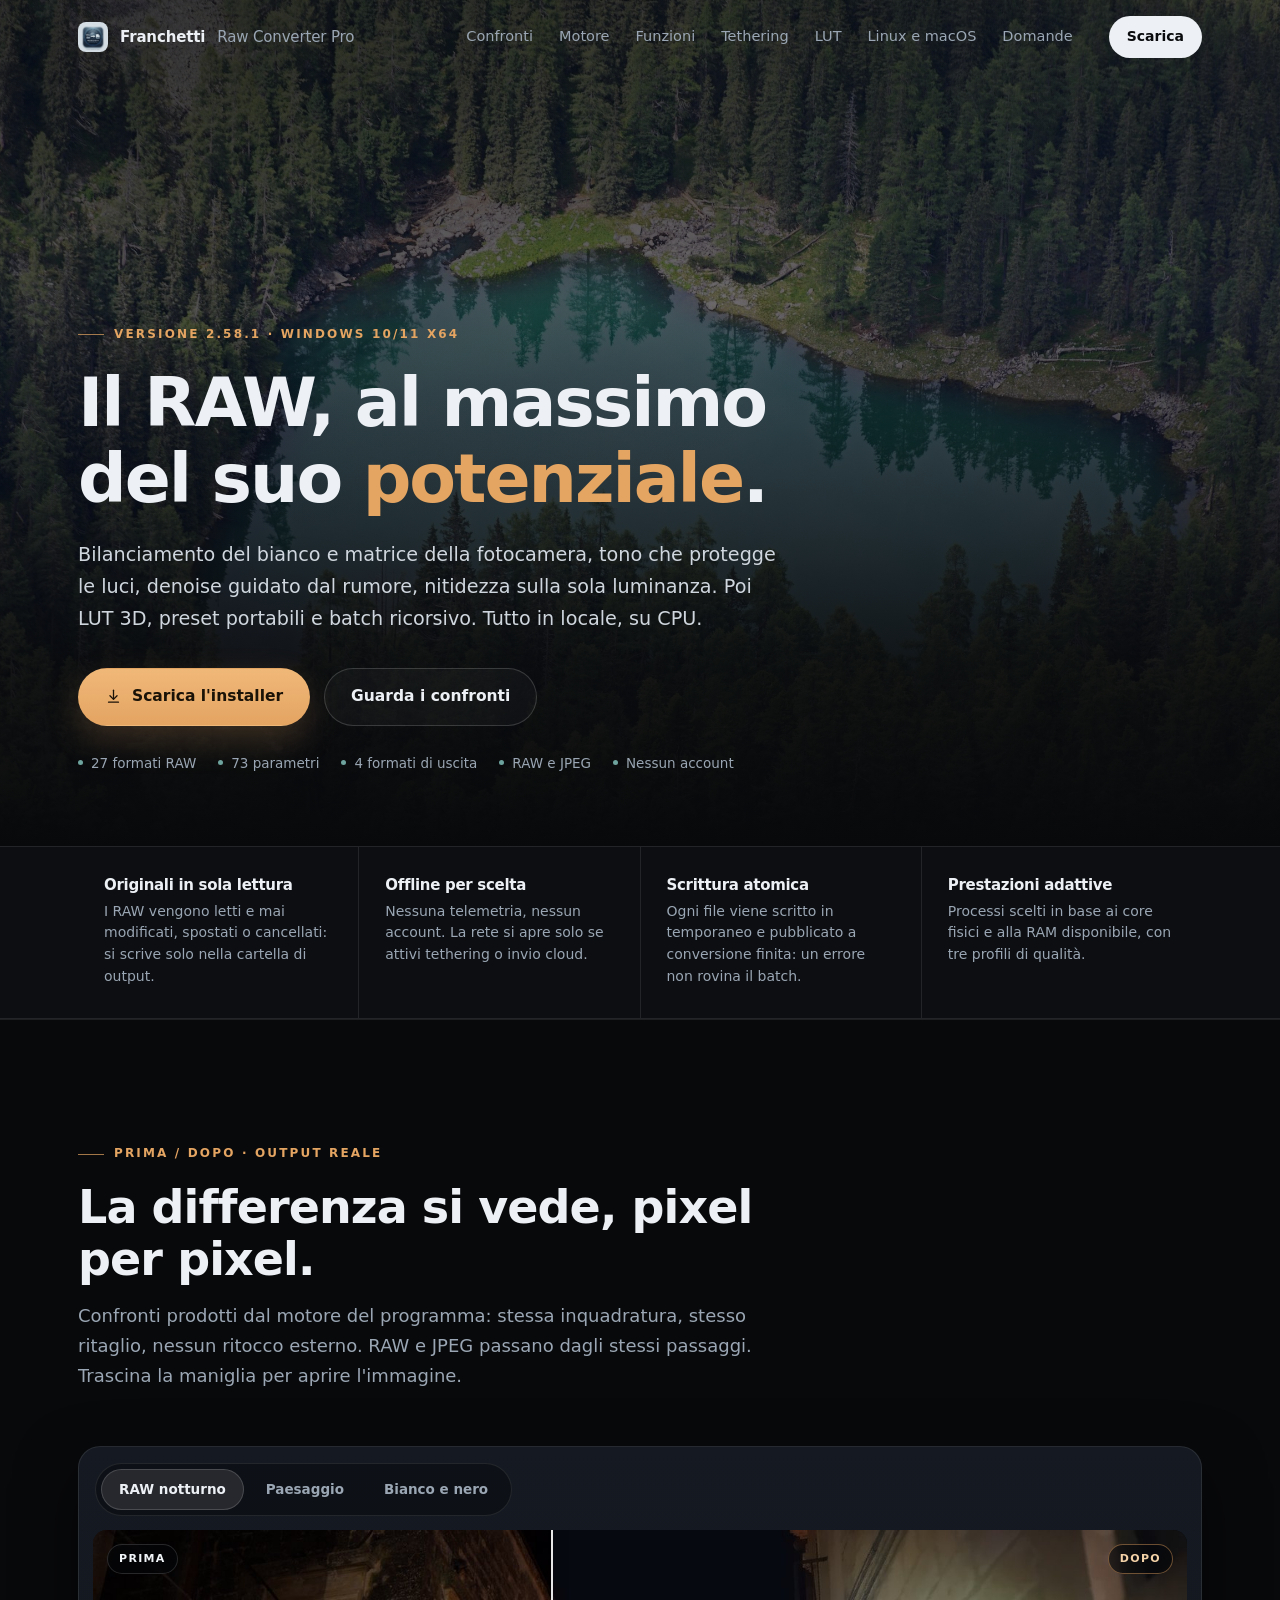
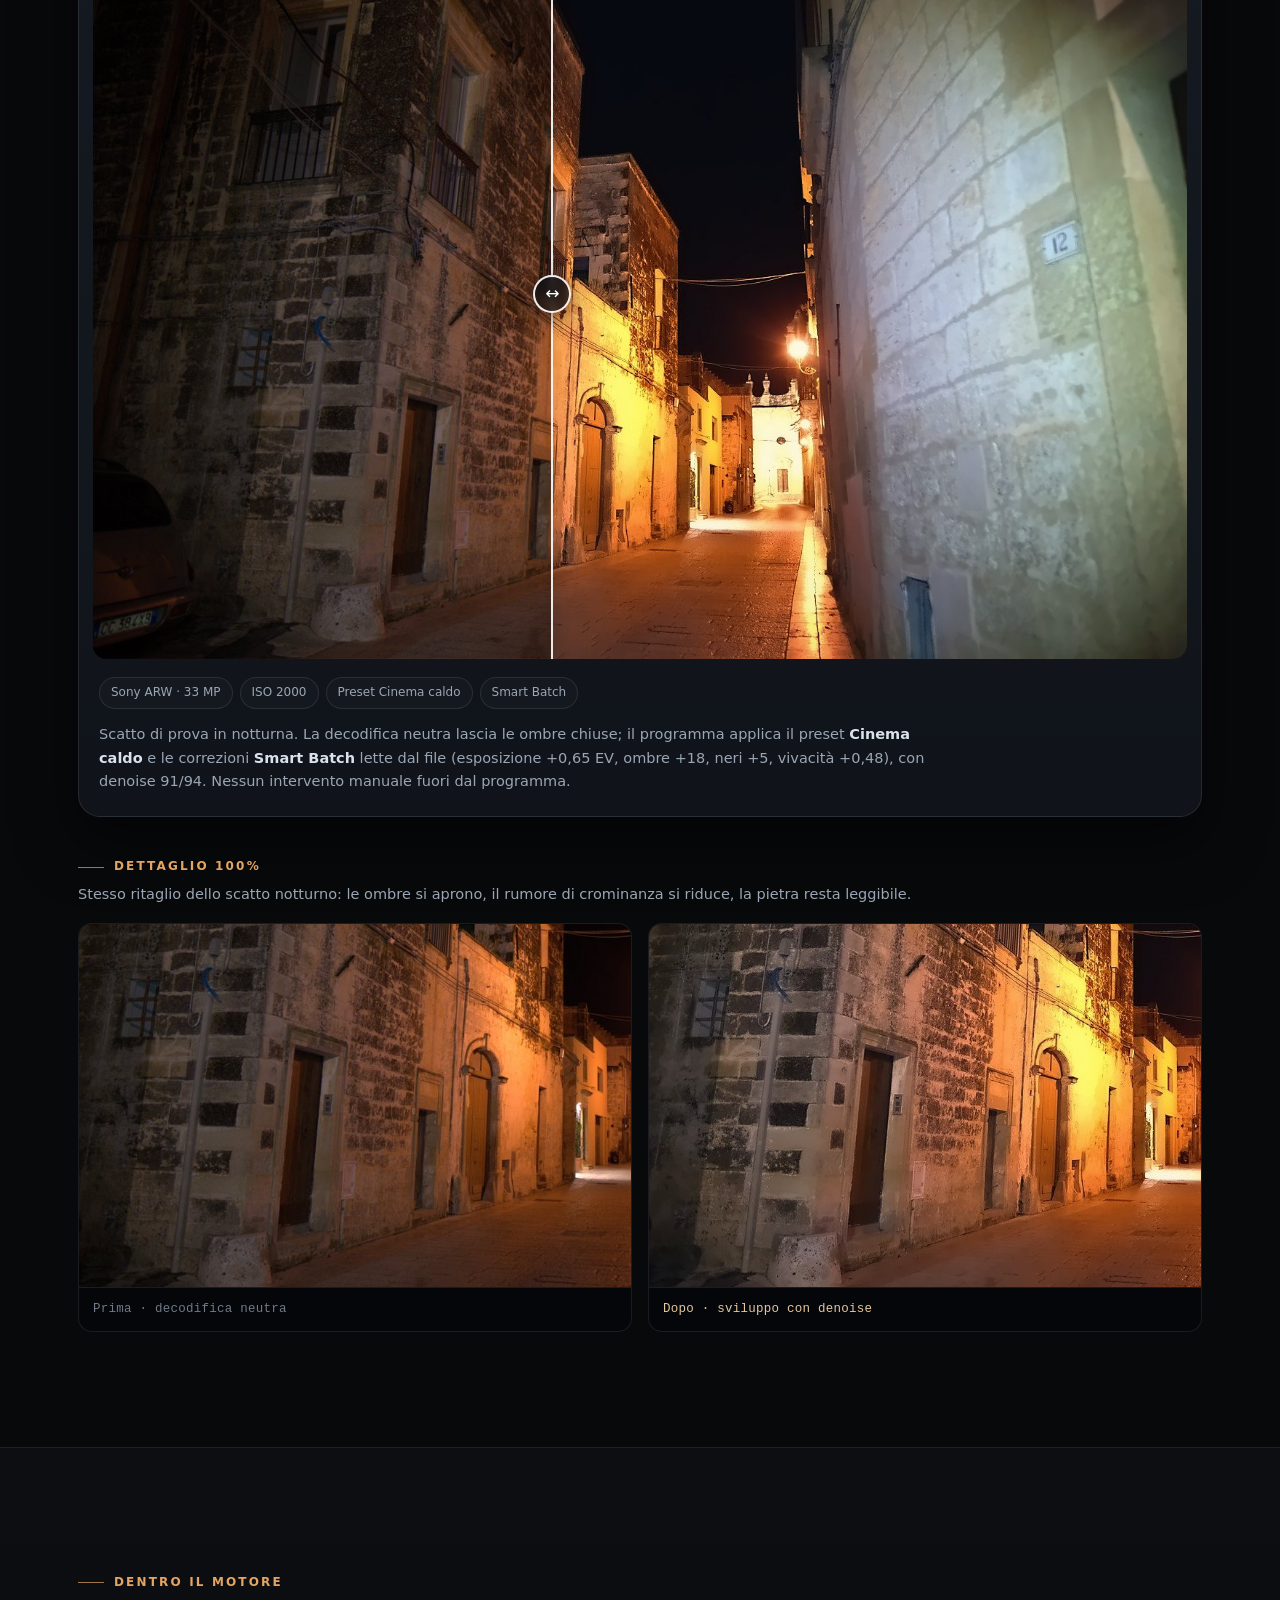
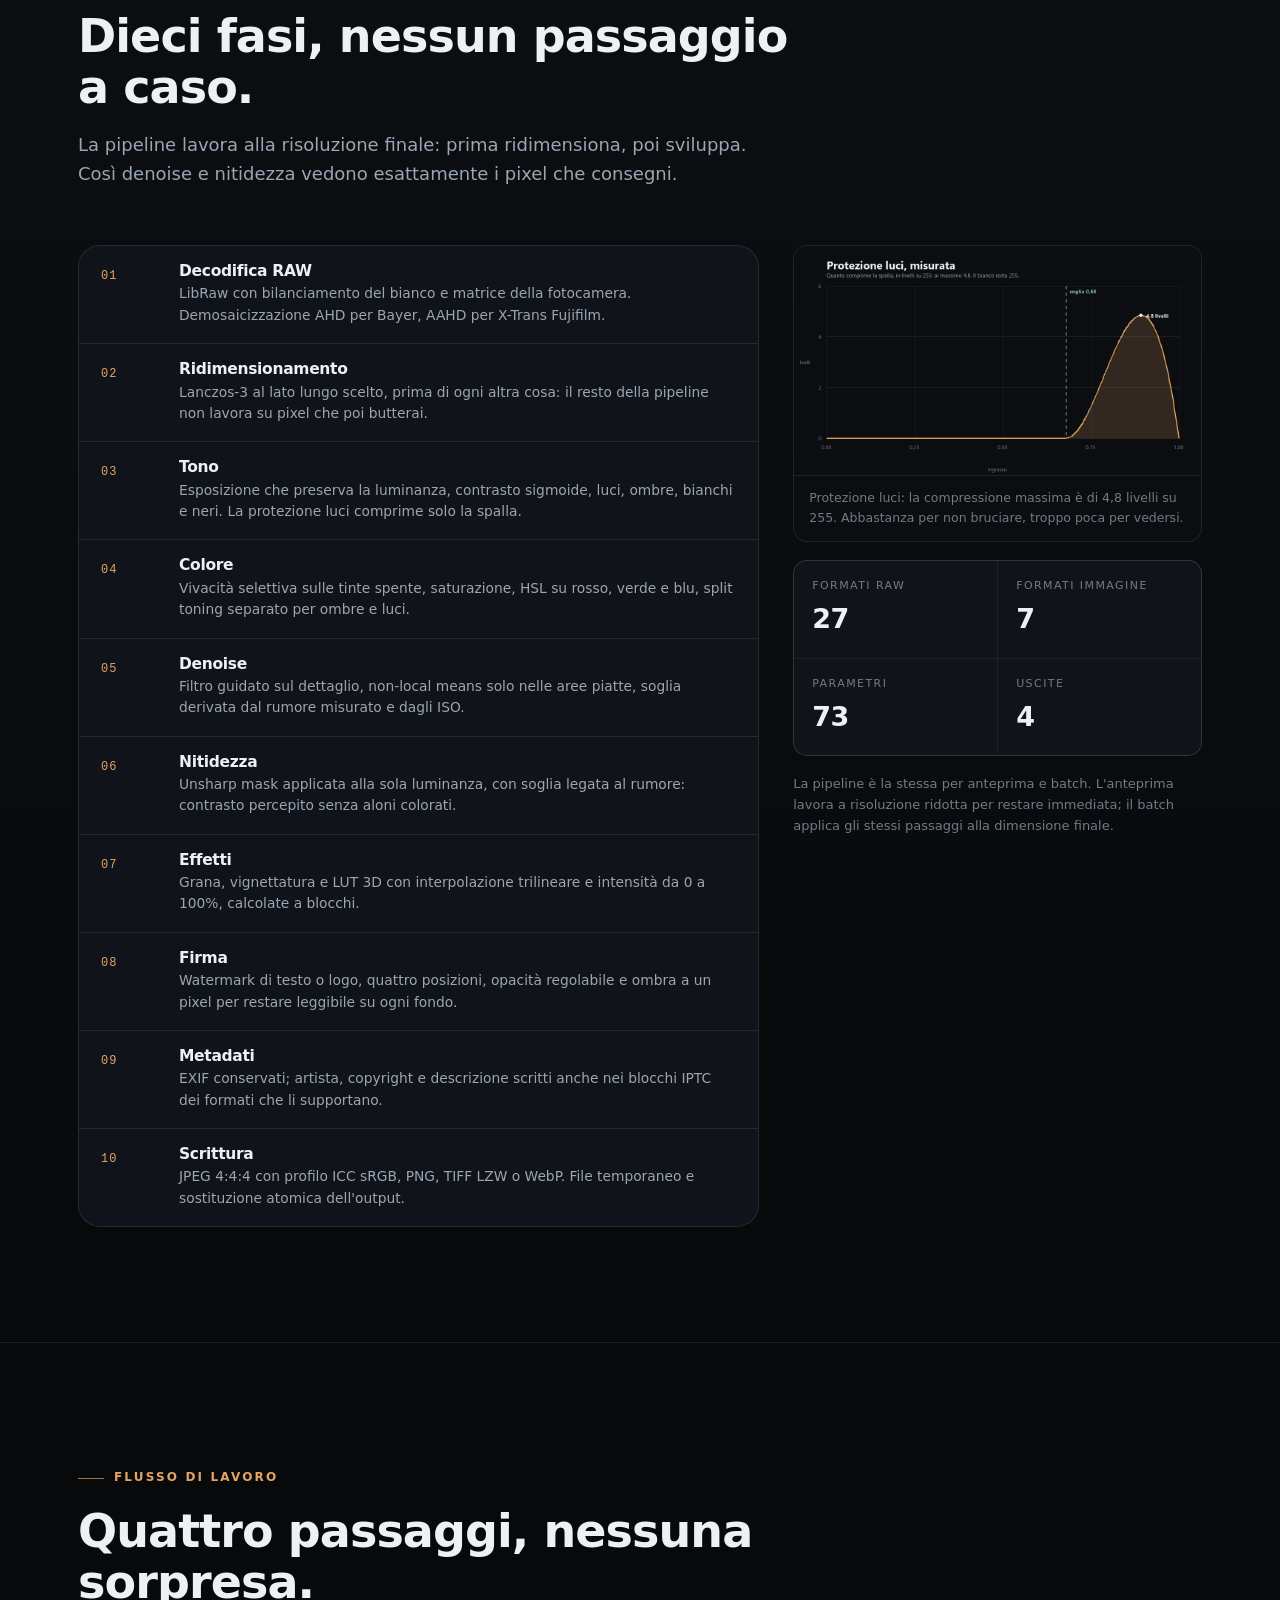
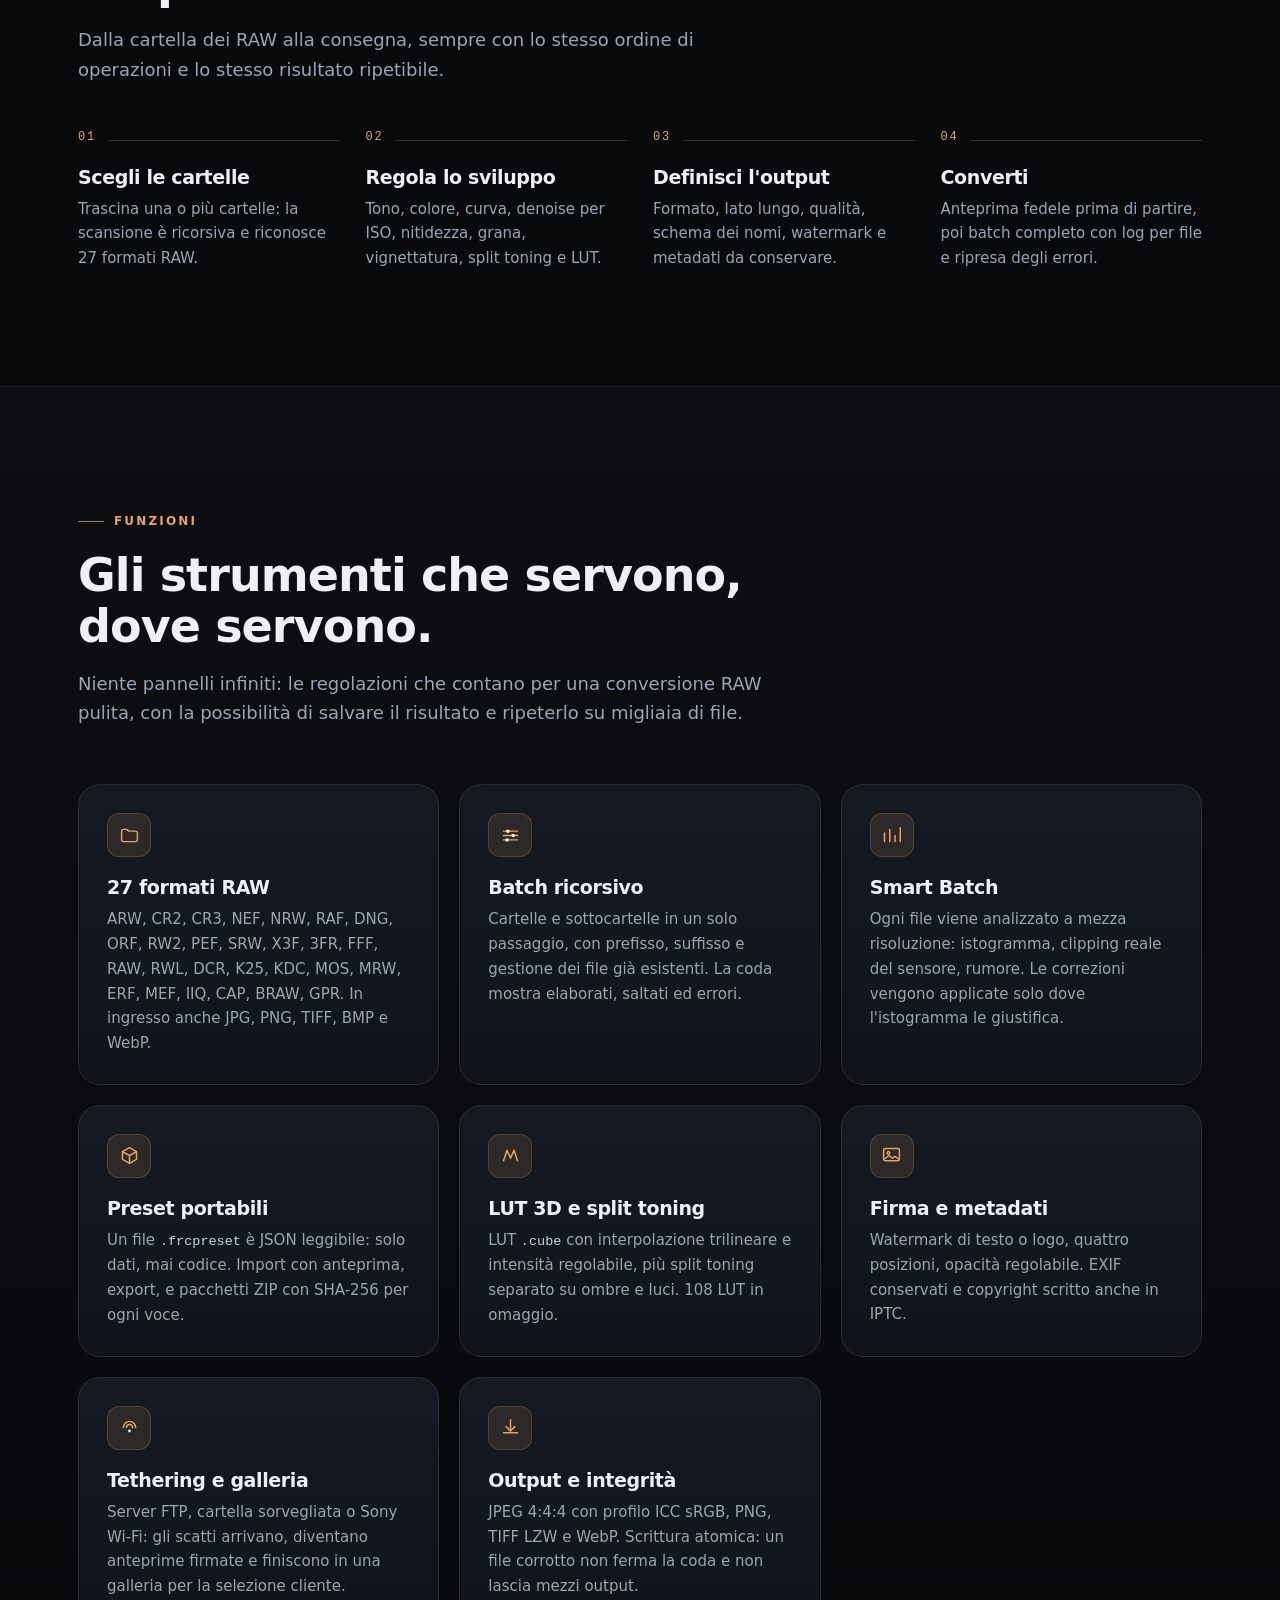
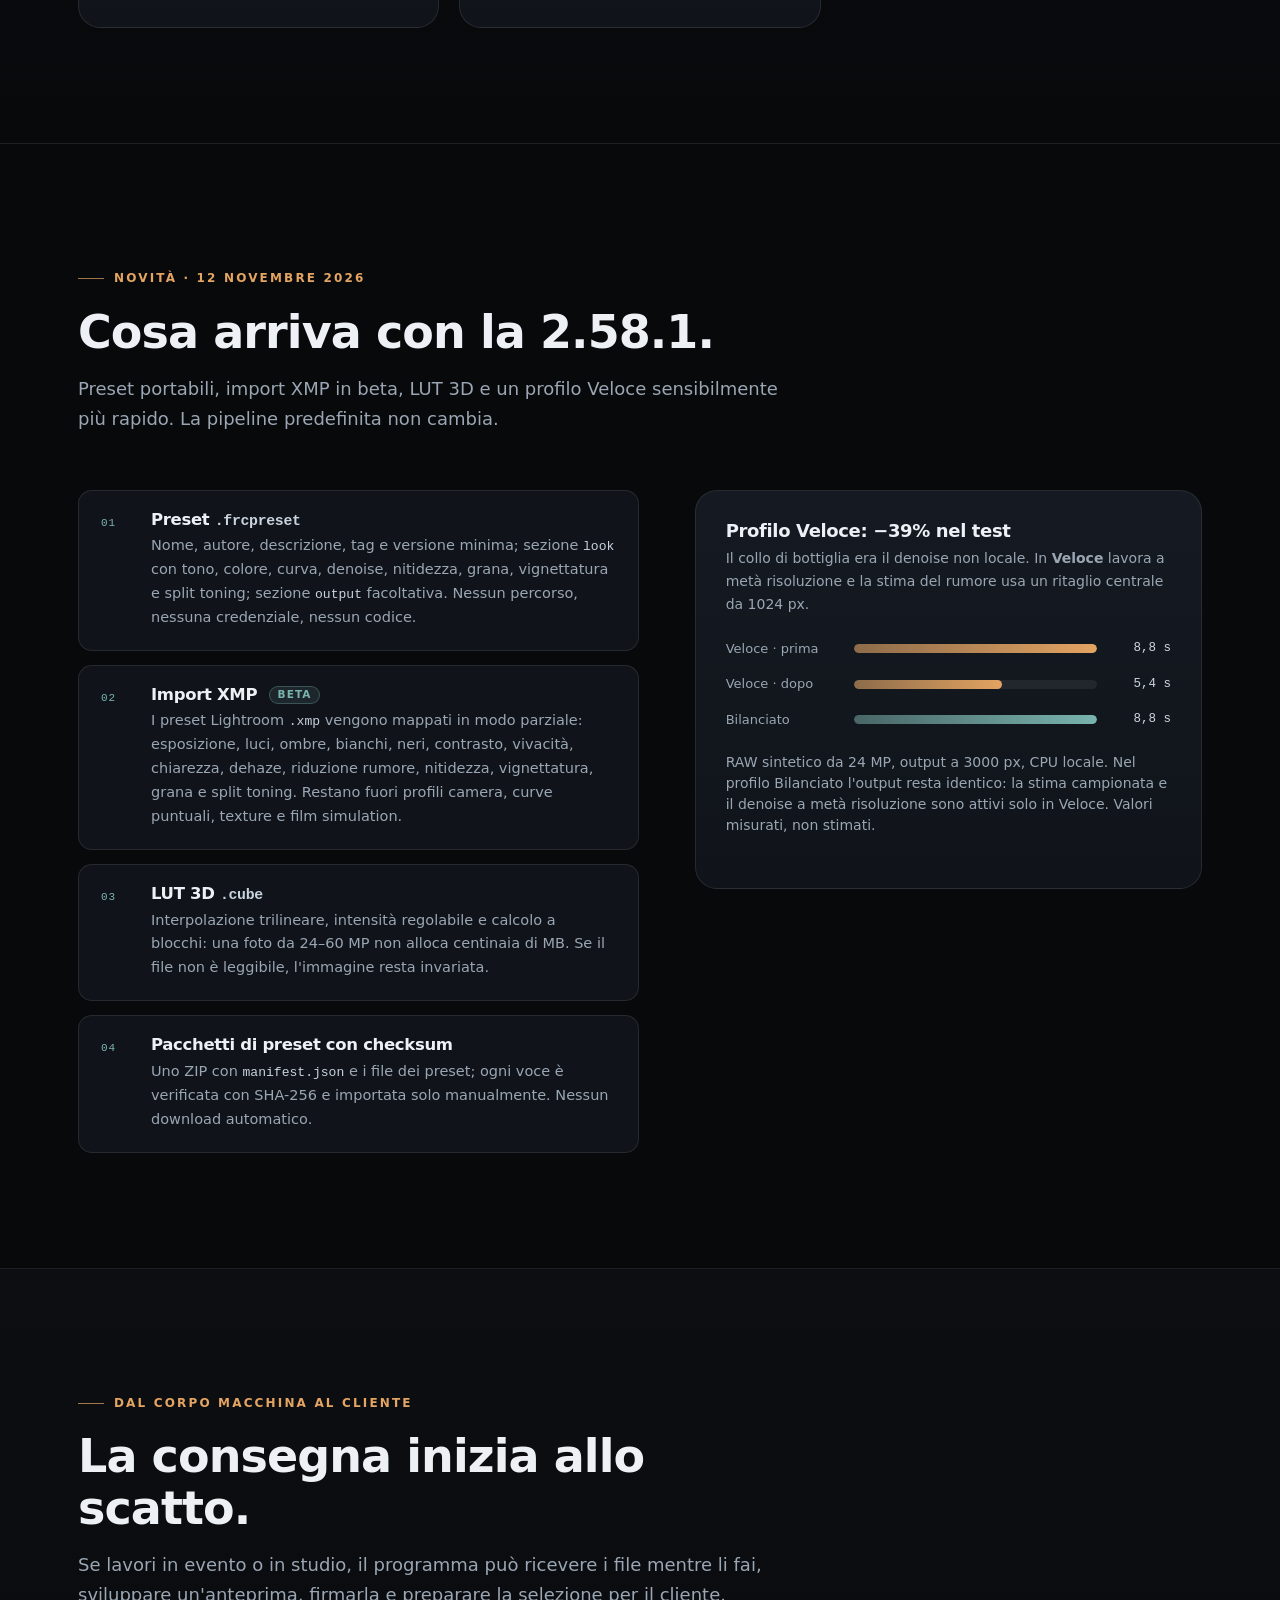
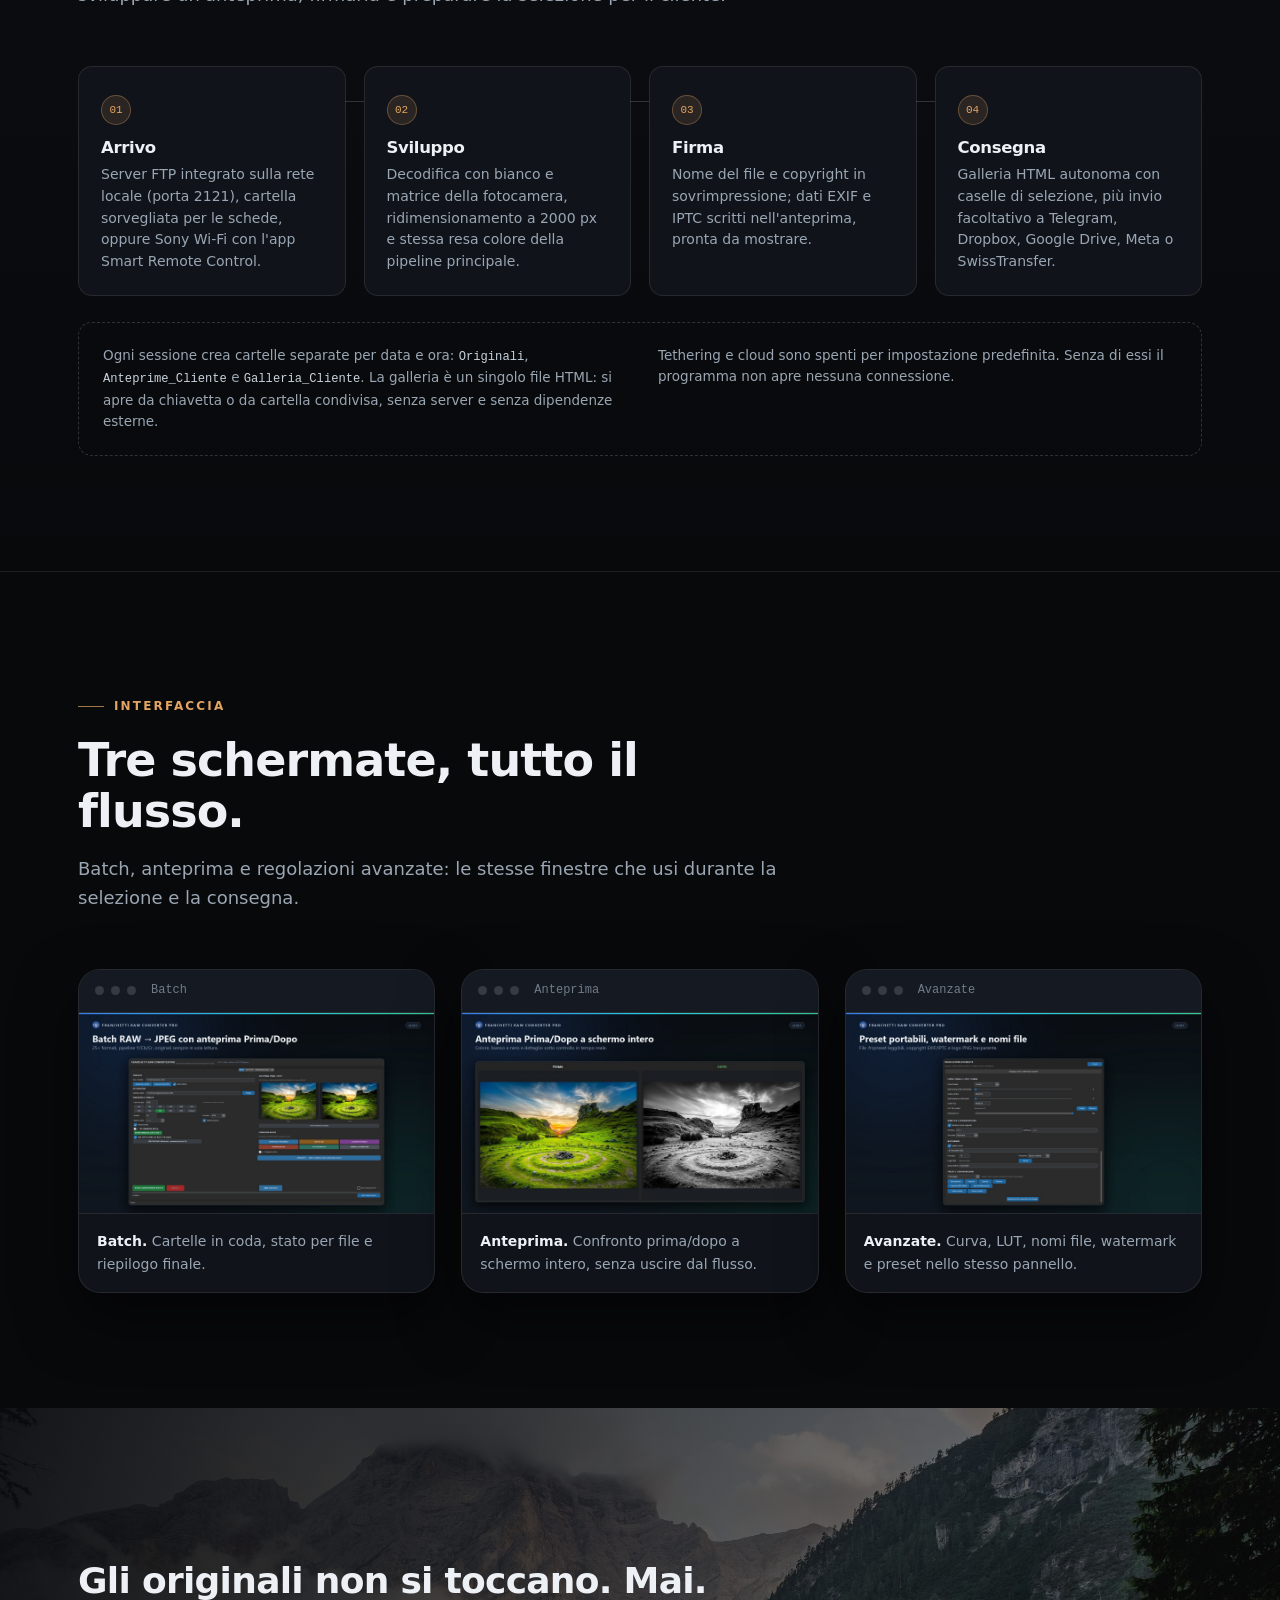
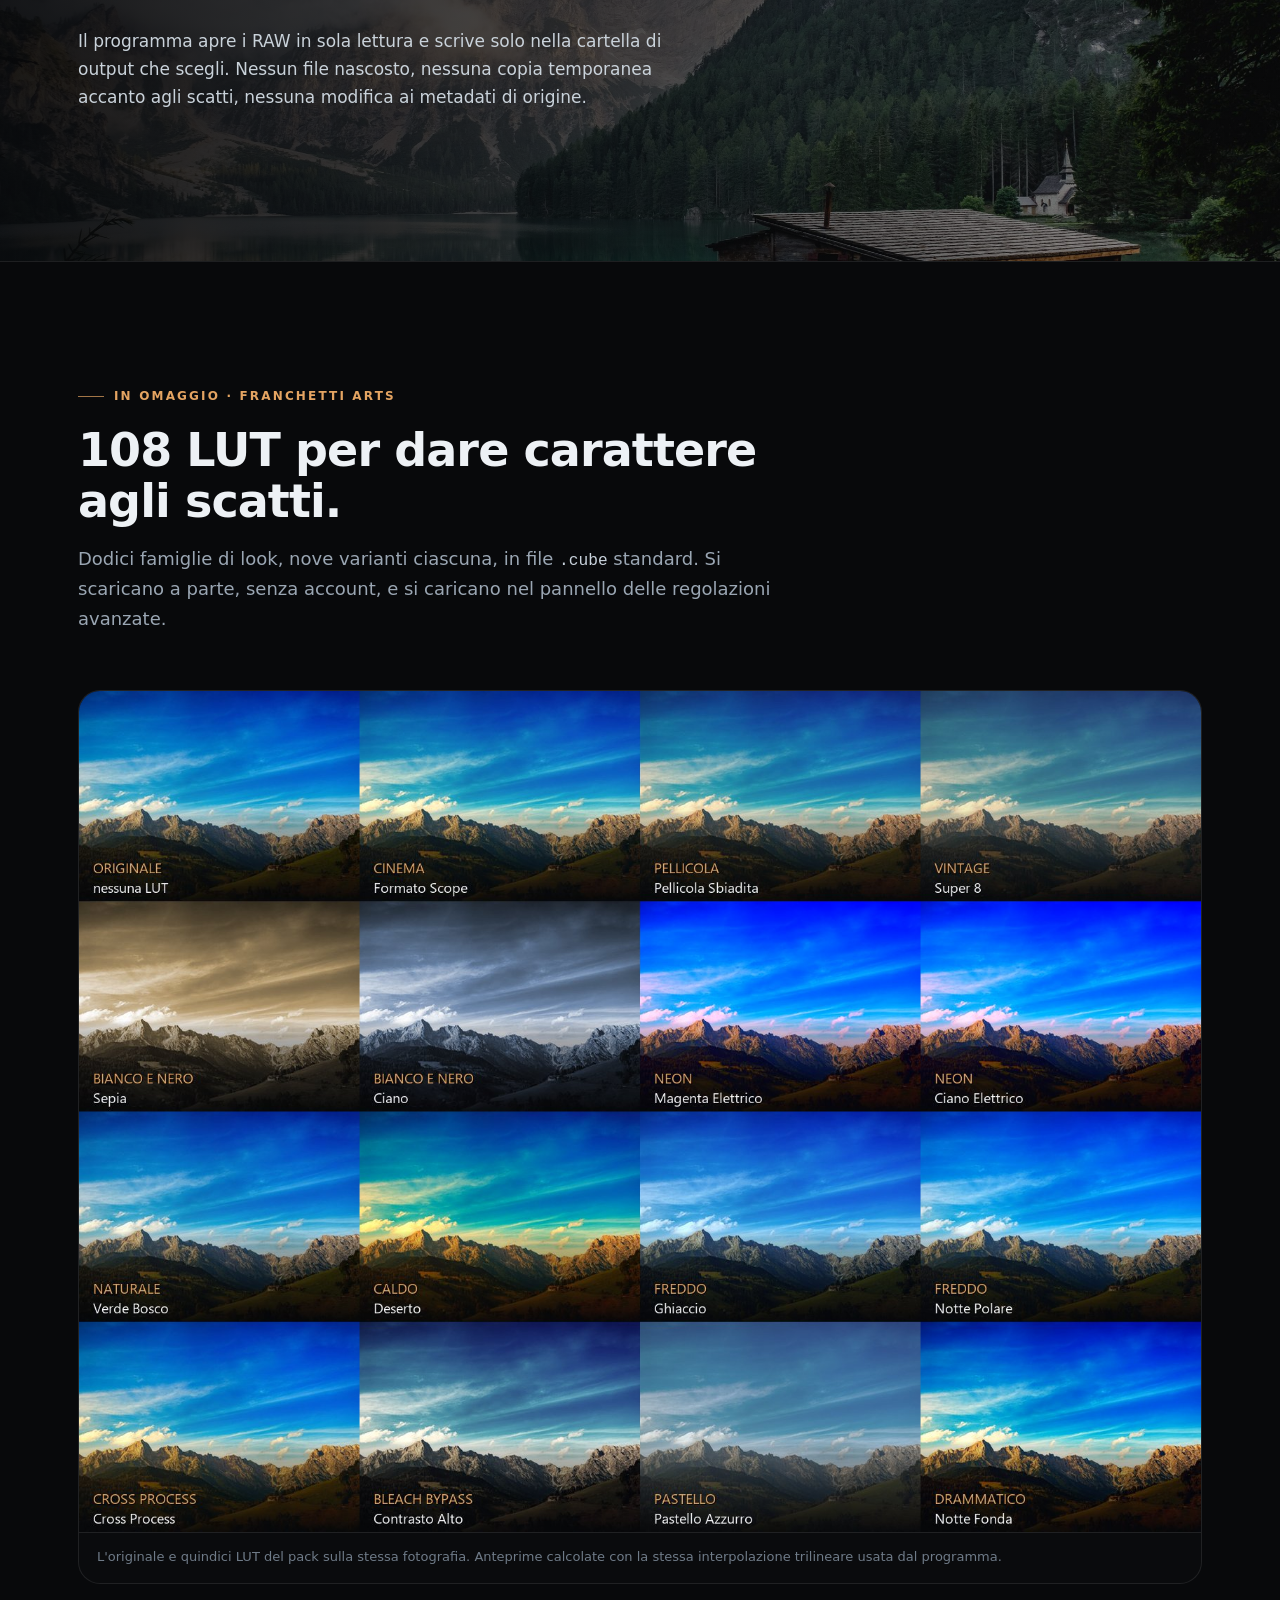
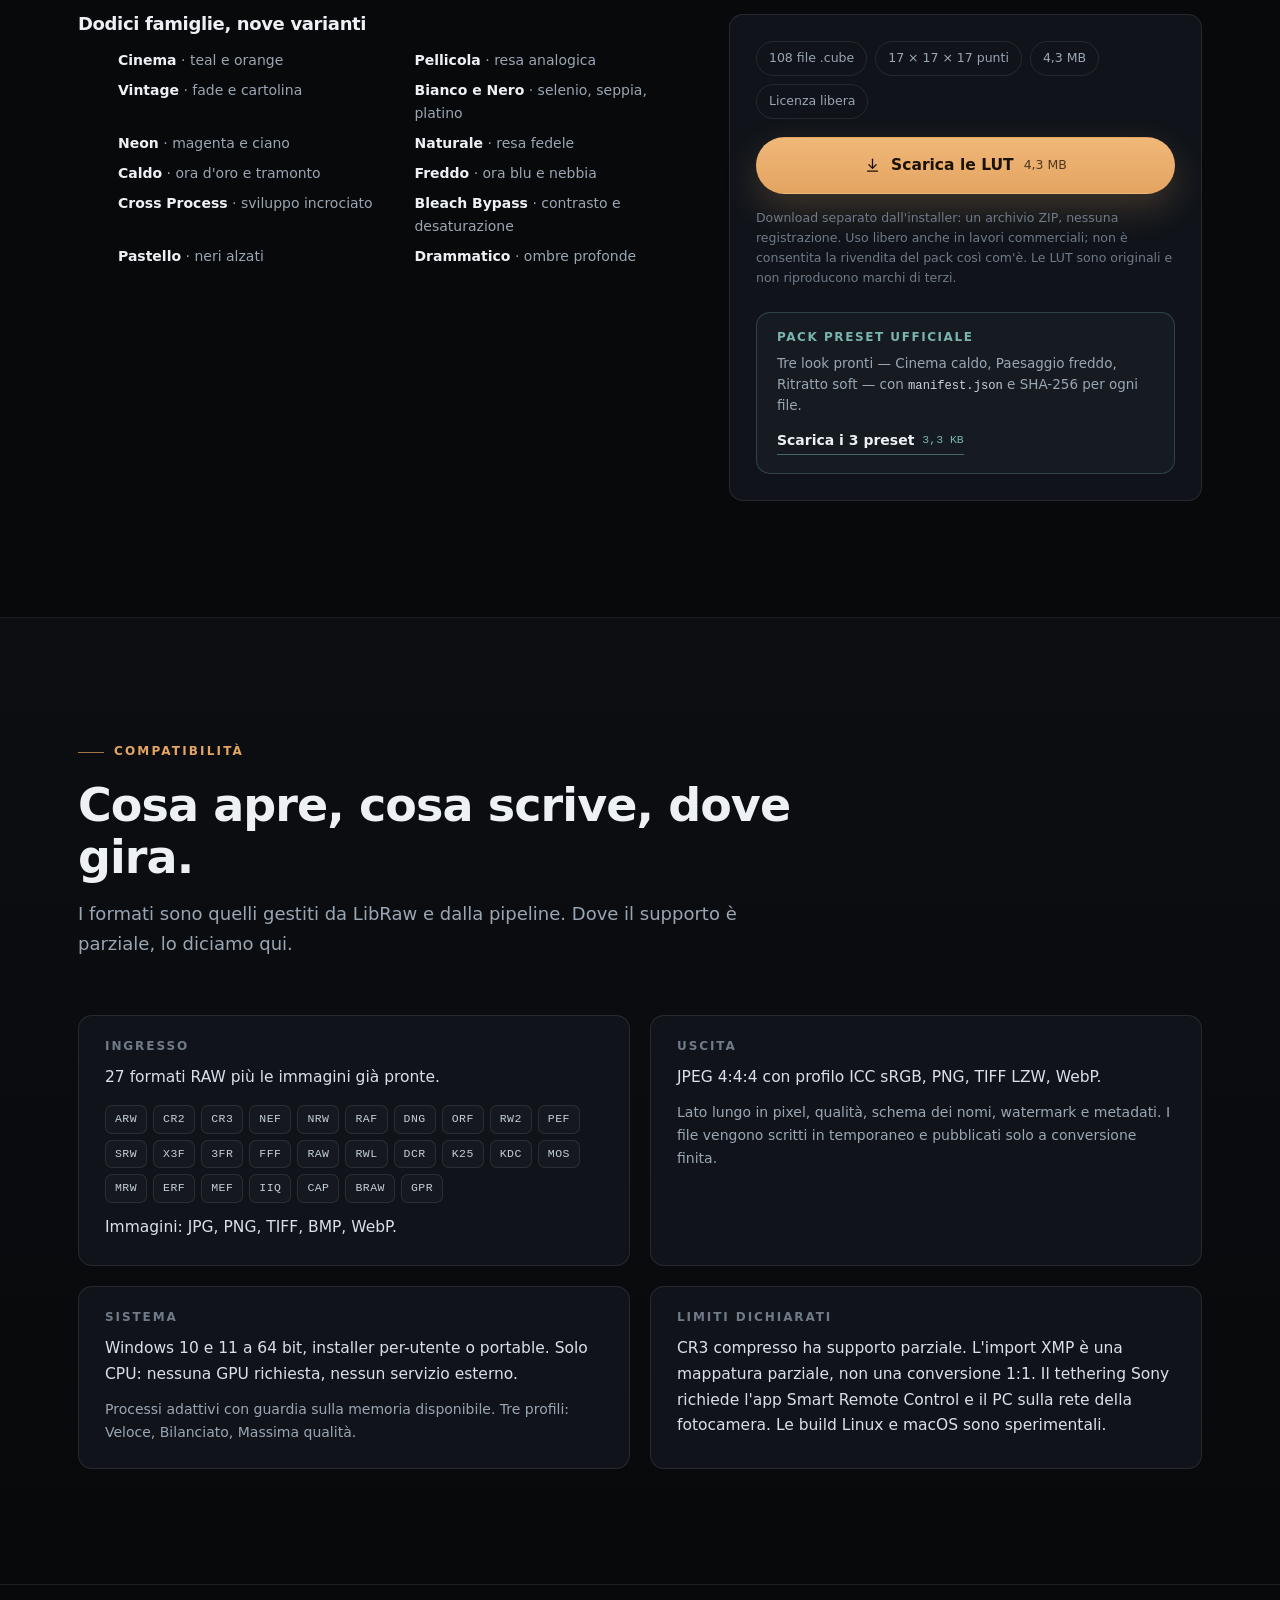
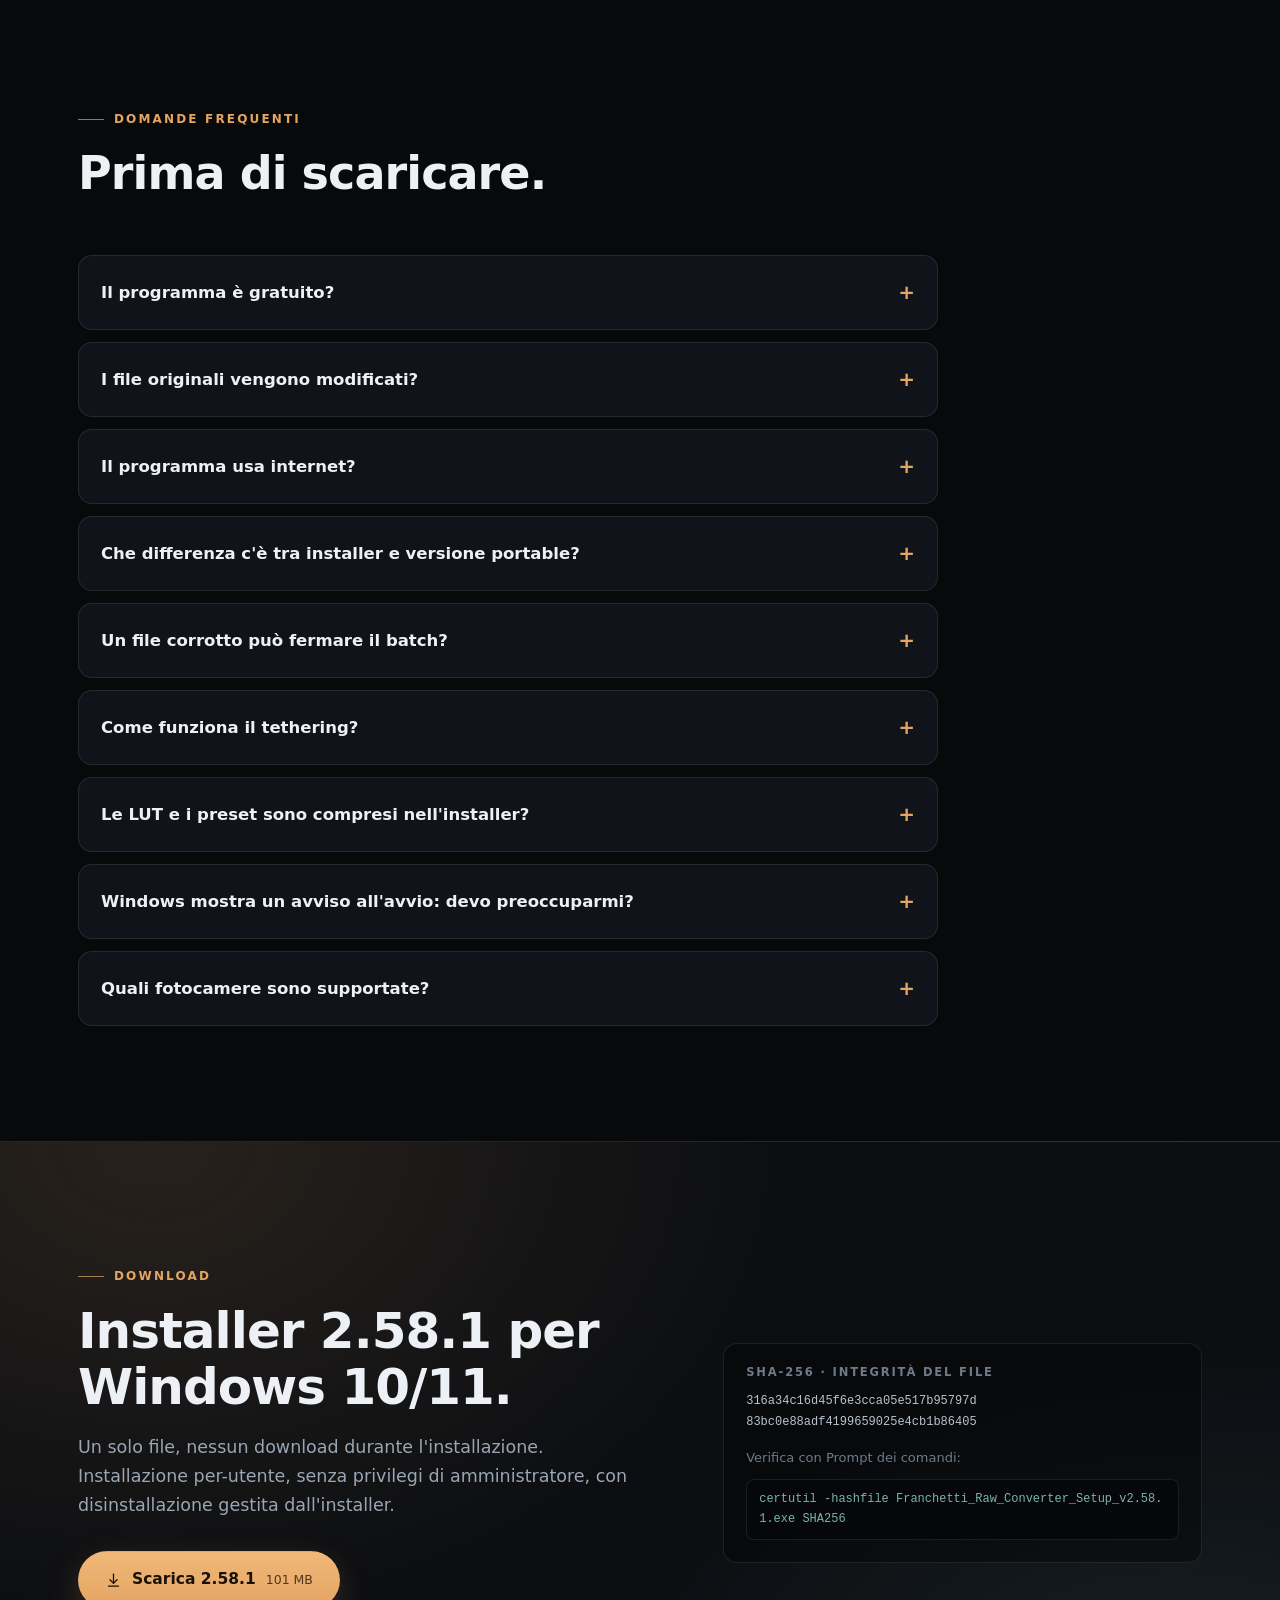
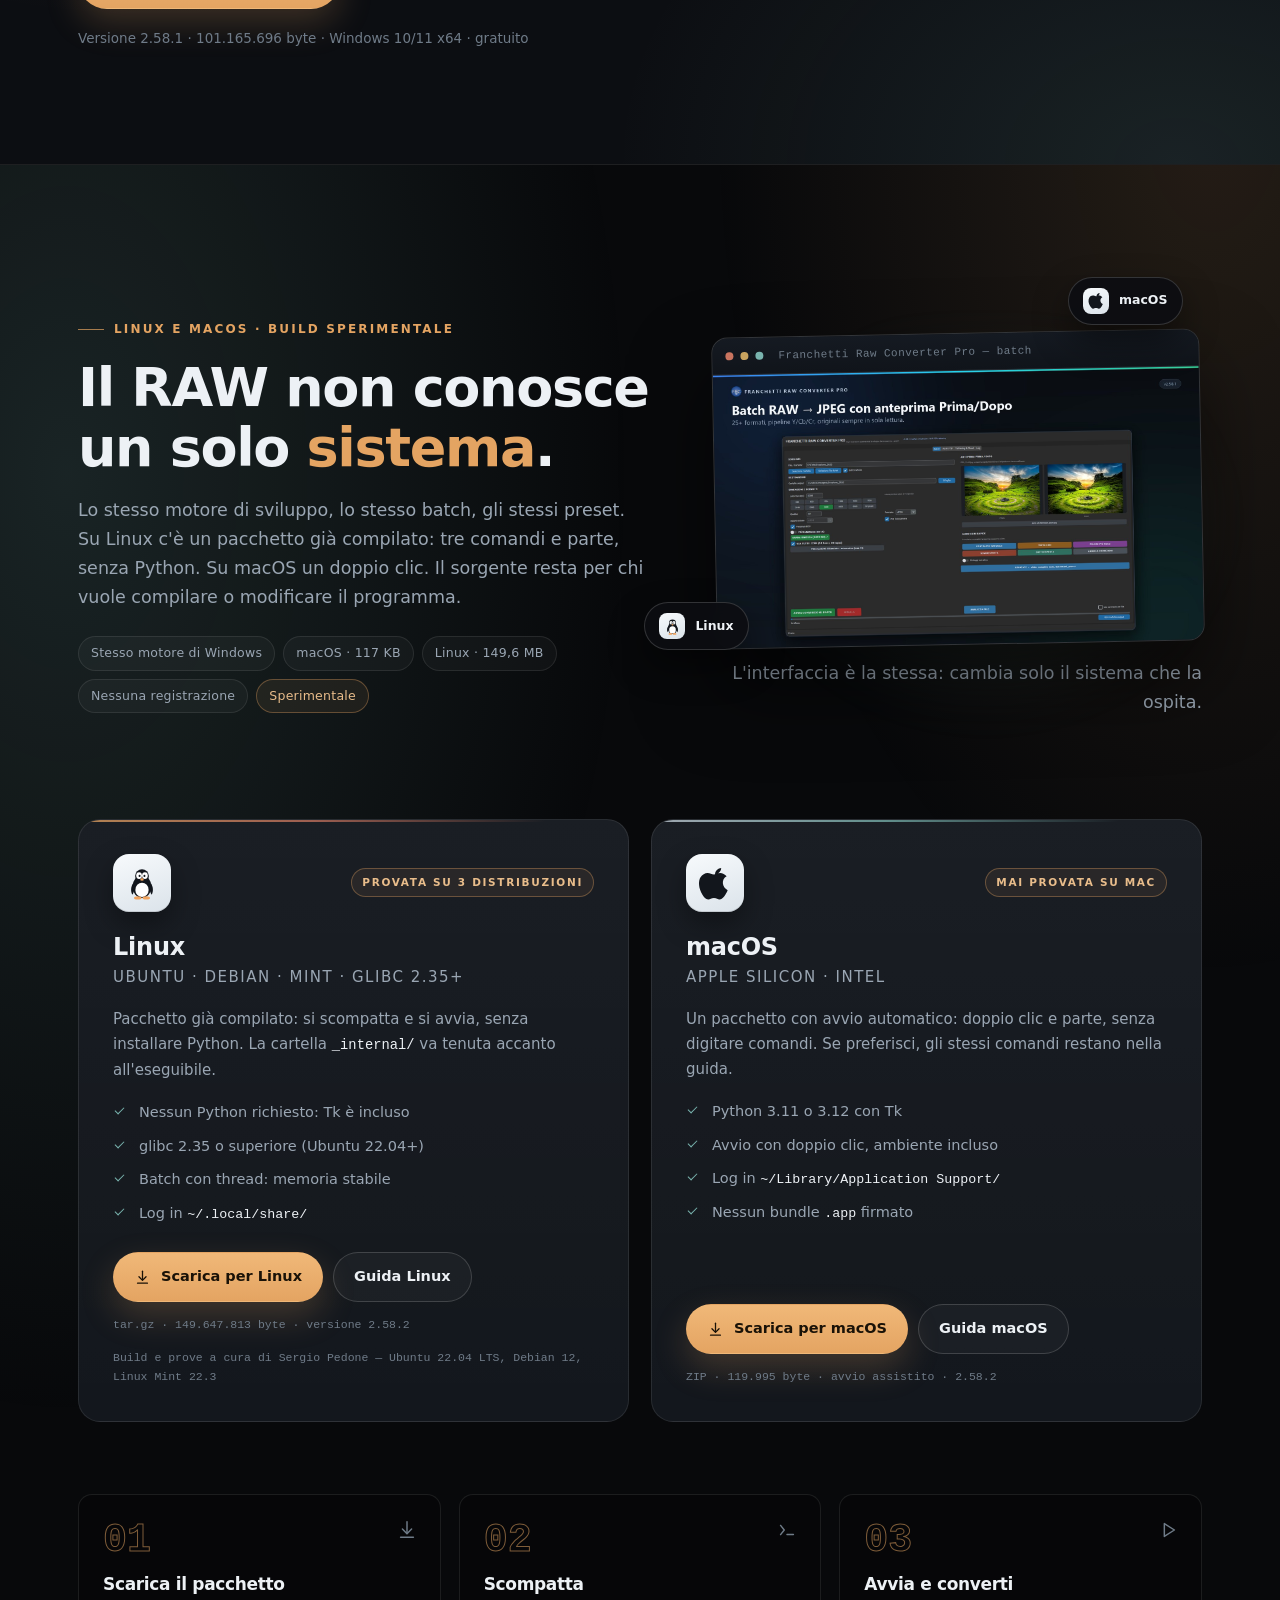
==== commit 7e73a015: "Linux: pacchetto pronto 2.58.2 sul sito, con hash, glibc e credito a Sergio Pedone Il tar.gz compila" ====
--- a/site/index.html
+++ b/site/index.html
@@ -832,11 +832,11 @@
         <div data-reveal>
           <span class="eyebrow">Linux e macOS · build sperimentale</span>
           <h2>Il RAW non conosce<br>un solo <em>sistema</em>.</h2>
-          <p>Lo stesso motore di sviluppo, lo stesso batch, gli stessi preset. Fuori da Windows si scarica un pacchetto leggero e lo si avvia con Python: su macOS con un doppio clic, su Linux con cinque comandi. Una volta sola.</p>
+          <p>Lo stesso motore di sviluppo, lo stesso batch, gli stessi preset. Su Linux c'è un pacchetto già compilato: tre comandi e parte, senza Python. Su macOS un doppio clic. Il sorgente resta per chi vuole compilare o modificare il programma.</p>
           <div class="lx-chips">
             <span class="lx-chip">Stesso motore di Windows</span>
             <span class="lx-chip">macOS · 117 KB</span>
-            <span class="lx-chip">Linux · 152 KB</span>
+            <span class="lx-chip">Linux · 149,6 MB</span>
             <span class="lx-chip">Nessuna registrazione</span>
             <span class="lx-chip lx-chip--warn">Sperimentale</span>
           </div>
@@ -899,24 +899,26 @@
                 <ellipse cx="40" cy="60" rx="7" ry="3.2" fill="#f0a35e"/>
               </svg>
             </span>
-            <span class="lx-badge">Testata su Mint 22.3</span>
+            <span class="lx-badge">Provata su 3 distribuzioni</span>
           </div>
           <h3>Linux</h3>
-          <p class="lx-card__sub">Debian · Ubuntu · Mint · Fedora · Arch</p>
-          <p>Si avvia dalla sorgente con Python. La build produce una cartella <code>dist/</code> da tenere intera: niente estrazione in <code>/tmp</code> a ogni avvio.</p>
+          <p class="lx-card__sub">Ubuntu · Debian · Mint · glibc 2.35+</p>
+          <p>Pacchetto già compilato: si scompatta e si avvia, senza installare Python. La cartella <code>_internal/</code> va tenuta accanto all'eseguibile.</p>
           <ul class="lx-list">
-            <li>Python 3.11 o 3.12 con <code>python3-tk</code></li>
+            <li>Nessun Python richiesto: Tk è incluso</li>
+            <li>glibc 2.35 o superiore (Ubuntu 22.04+)</li>
             <li>Batch con thread: memoria stabile</li>
             <li>Log in <code>~/.local/share/</code></li>
           </ul>
           <div class="lx-card__actions">
-            <a class="btn btn--primary" href="downloads/Franchetti_Raw_Converter_Sorgente_2.58.2.zip" download>
+            <a class="btn btn--primary" href="https://www.franchettitv.it/downloads/Franchetti_Raw_Converter_2.58.2_Linux_x86_64.tar.gz">
               <svg viewBox="0 0 24 24" fill="none" stroke="currentColor" stroke-width="1.8" stroke-linecap="round" stroke-linejoin="round" aria-hidden="true"><path d="M12 3v12"/><path d="m7 11 5 5 5-5"/><path d="M5 20h14"/></svg>
-              Scarica il sorgente
+              Scarica per Linux
             </a>
             <a class="btn btn--ghost" href="linux.html#linux">Guida Linux</a>
           </div>
-          <span class="lx-card__meta">ZIP · 156.402 byte · versione 2.58.2</span>
+          <span class="lx-card__meta">tar.gz · 149.647.813 byte · versione 2.58.2</span>
+          <span class="lx-card__meta">Build e prove a cura di Sergio Pedone — Ubuntu 22.04 LTS, Debian 12, Linux Mint 22.3</span>
         </article>
 
         <article class="lx-card lx-card--mac" data-reveal>
@@ -951,20 +953,20 @@
         <div class="lx-step" data-reveal>
           <span class="lx-step__n">01</span>
           <svg viewBox="0 0 24 24" aria-hidden="true"><path d="M12 3v12"/><path d="m7 11 5 5 5-5"/><path d="M5 20h14"/></svg>
-          <h3>Scarica lo ZIP</h3>
-          <p>Due pacchetti leggeri: macOS con avvio automatico, Linux con il sorgente. Documentazione e diagnosi incluse.</p>
+          <h3>Scarica il pacchetto</h3>
+          <p>Su Linux un archivio già compilato, su macOS uno ZIP con avvio assistito. Il sorgente è a parte, per chi vuole compilare.</p>
         </div>
         <div class="lx-step" data-reveal>
           <span class="lx-step__n">02</span>
           <svg viewBox="0 0 24 24" aria-hidden="true"><path d="m5 7 4 5-4 5"/><path d="M12 17h7"/></svg>
-          <h3>Prepara Python</h3>
-          <p>Python 3.11 o 3.12, Tk dal gestore pacchetti, ambiente virtuale e dipendenze. Una volta sola.</p>
+          <h3>Scompatta</h3>
+          <p>Su Linux: <code>tar -xzf</code>, poi <code>cd FranchettiRawConverterPro</code>. Su macOS: doppio clic sul file di avvio. Python non serve.</p>
         </div>
         <div class="lx-step" data-reveal>
           <span class="lx-step__n">03</span>
           <svg viewBox="0 0 24 24" aria-hidden="true"><path d="M8 5v14l11-7z"/></svg>
-          <h3>Avvia</h3>
-          <p><code>python3 main.py</code> per usarlo subito. Oppure <code>python3 build_exe.py</code> per l'eseguibile.</p>
+          <h3>Avvia e converti</h3>
+          <p>Si apre la finestra normale: selezioni i RAW e la destinazione, poi «Avvia conversione batch».</p>
         </div>
       </div>
 
--- a/site/styles.css
+++ b/site/styles.css
@@ -2398,6 +2398,18 @@
   word-break: break-all;
 }
 
+.lx-credit {
+  margin-top: 18px;
+  padding-top: 14px;
+  border-top: 1px solid var(--line);
+  font-size: 12.5px;
+  line-height: 1.6;
+  color: var(--muted-2);
+  max-width: 62ch;
+}
+
+.lx-credit b { color: var(--muted); font-weight: 600; }
+
 @media (max-width: 760px) {
   .lx-downloads { grid-template-columns: 1fr; }
 }
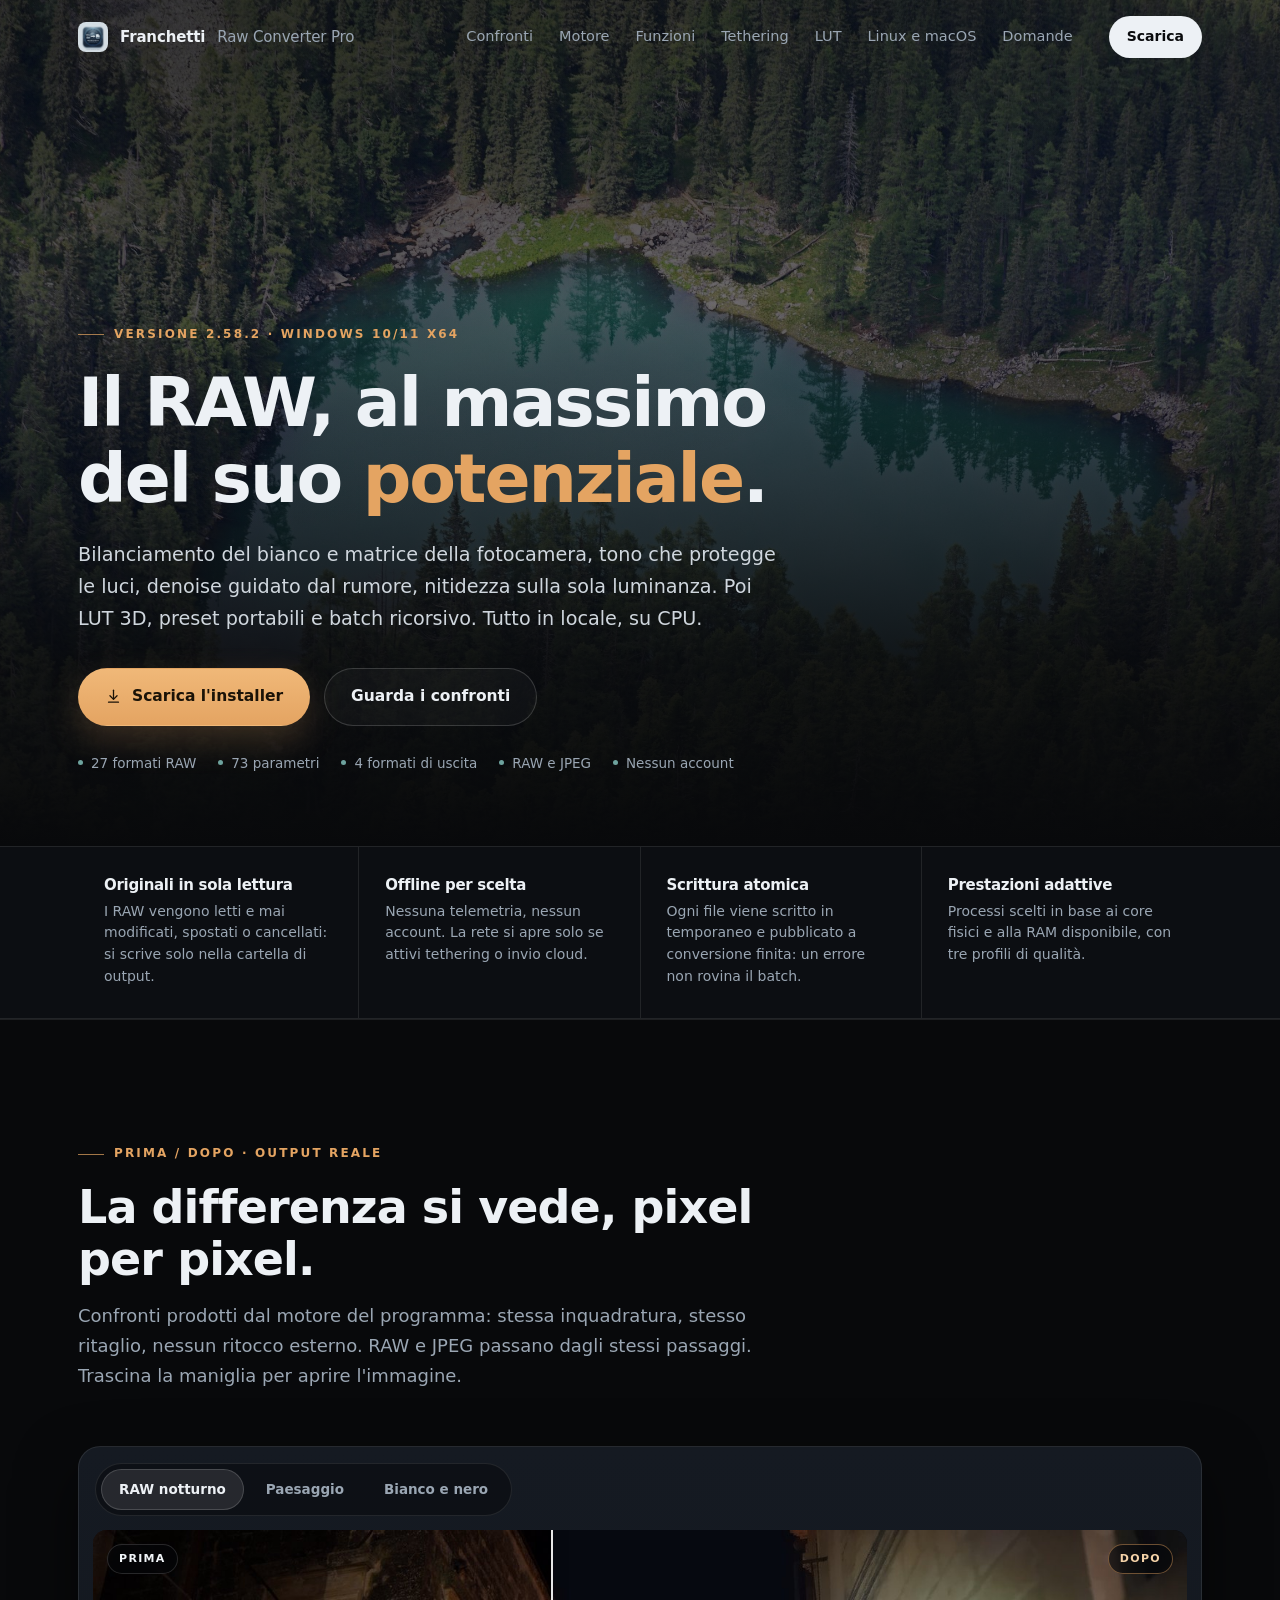
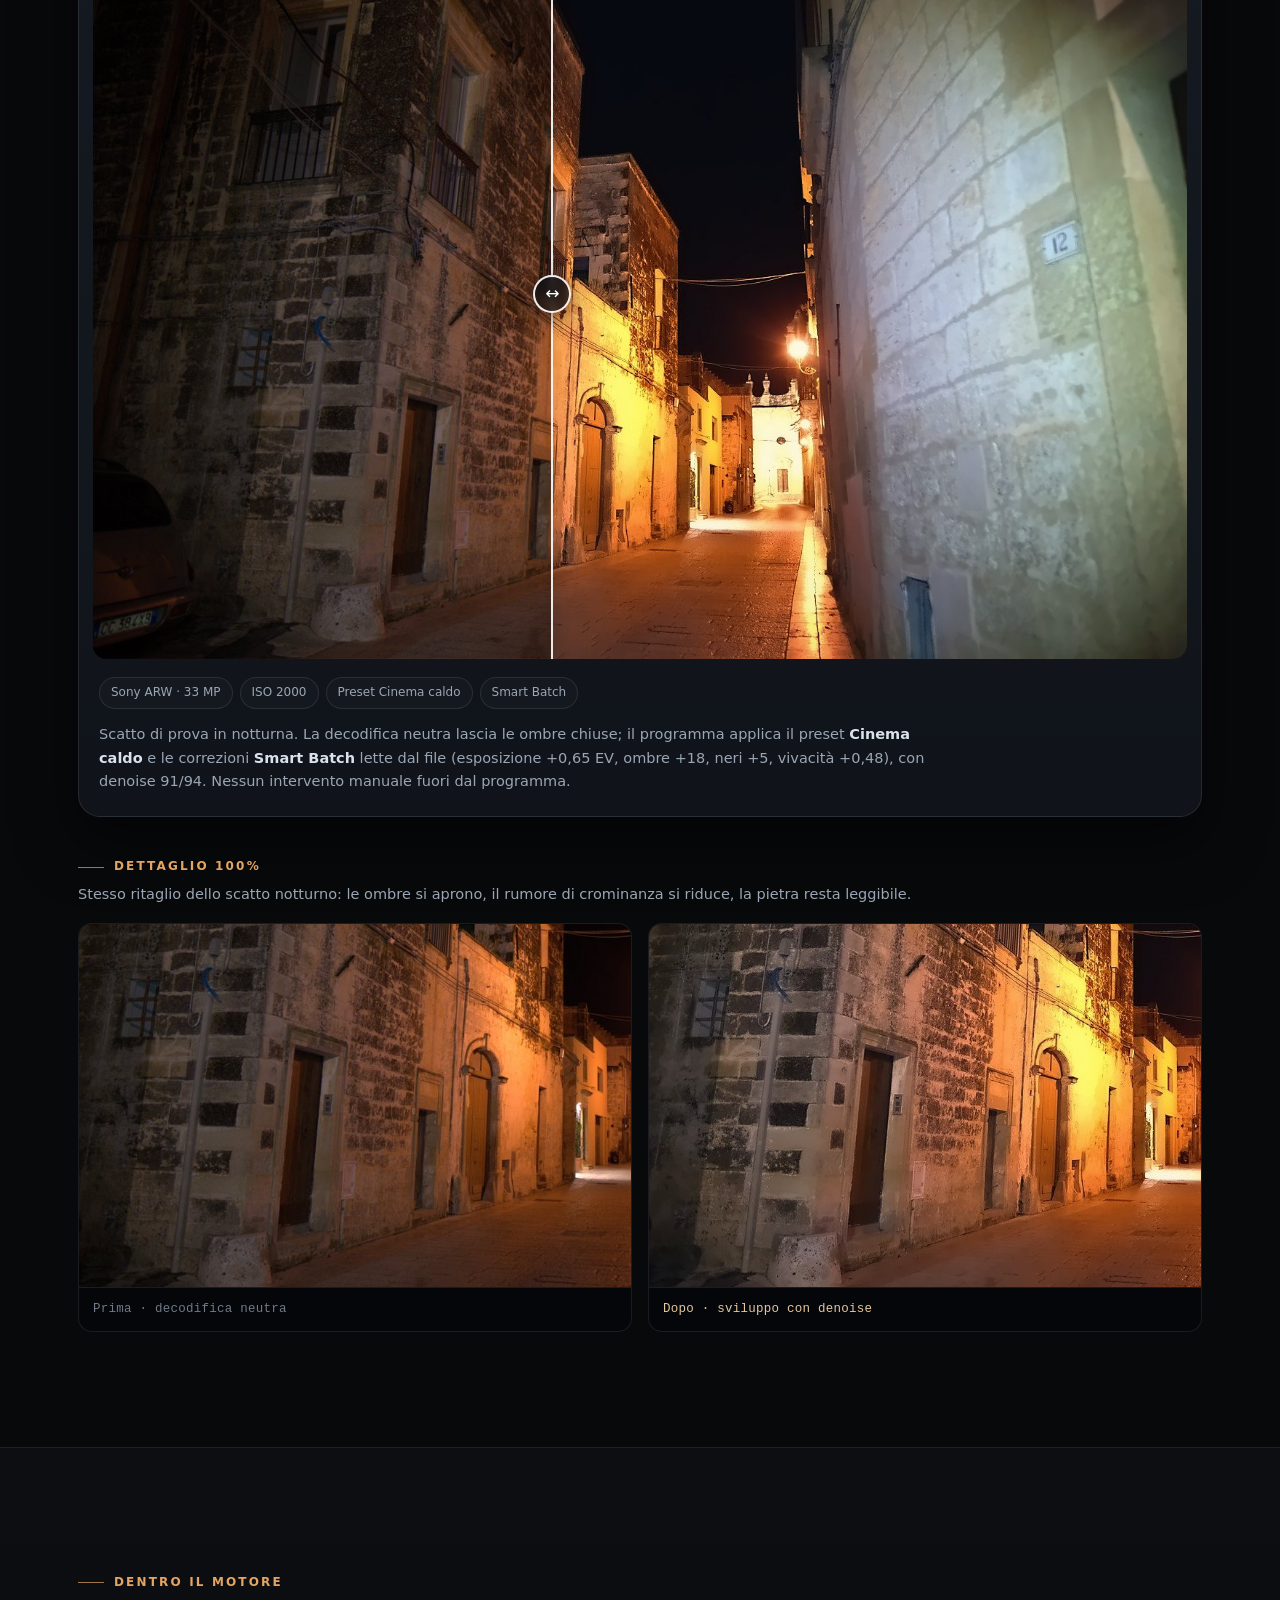
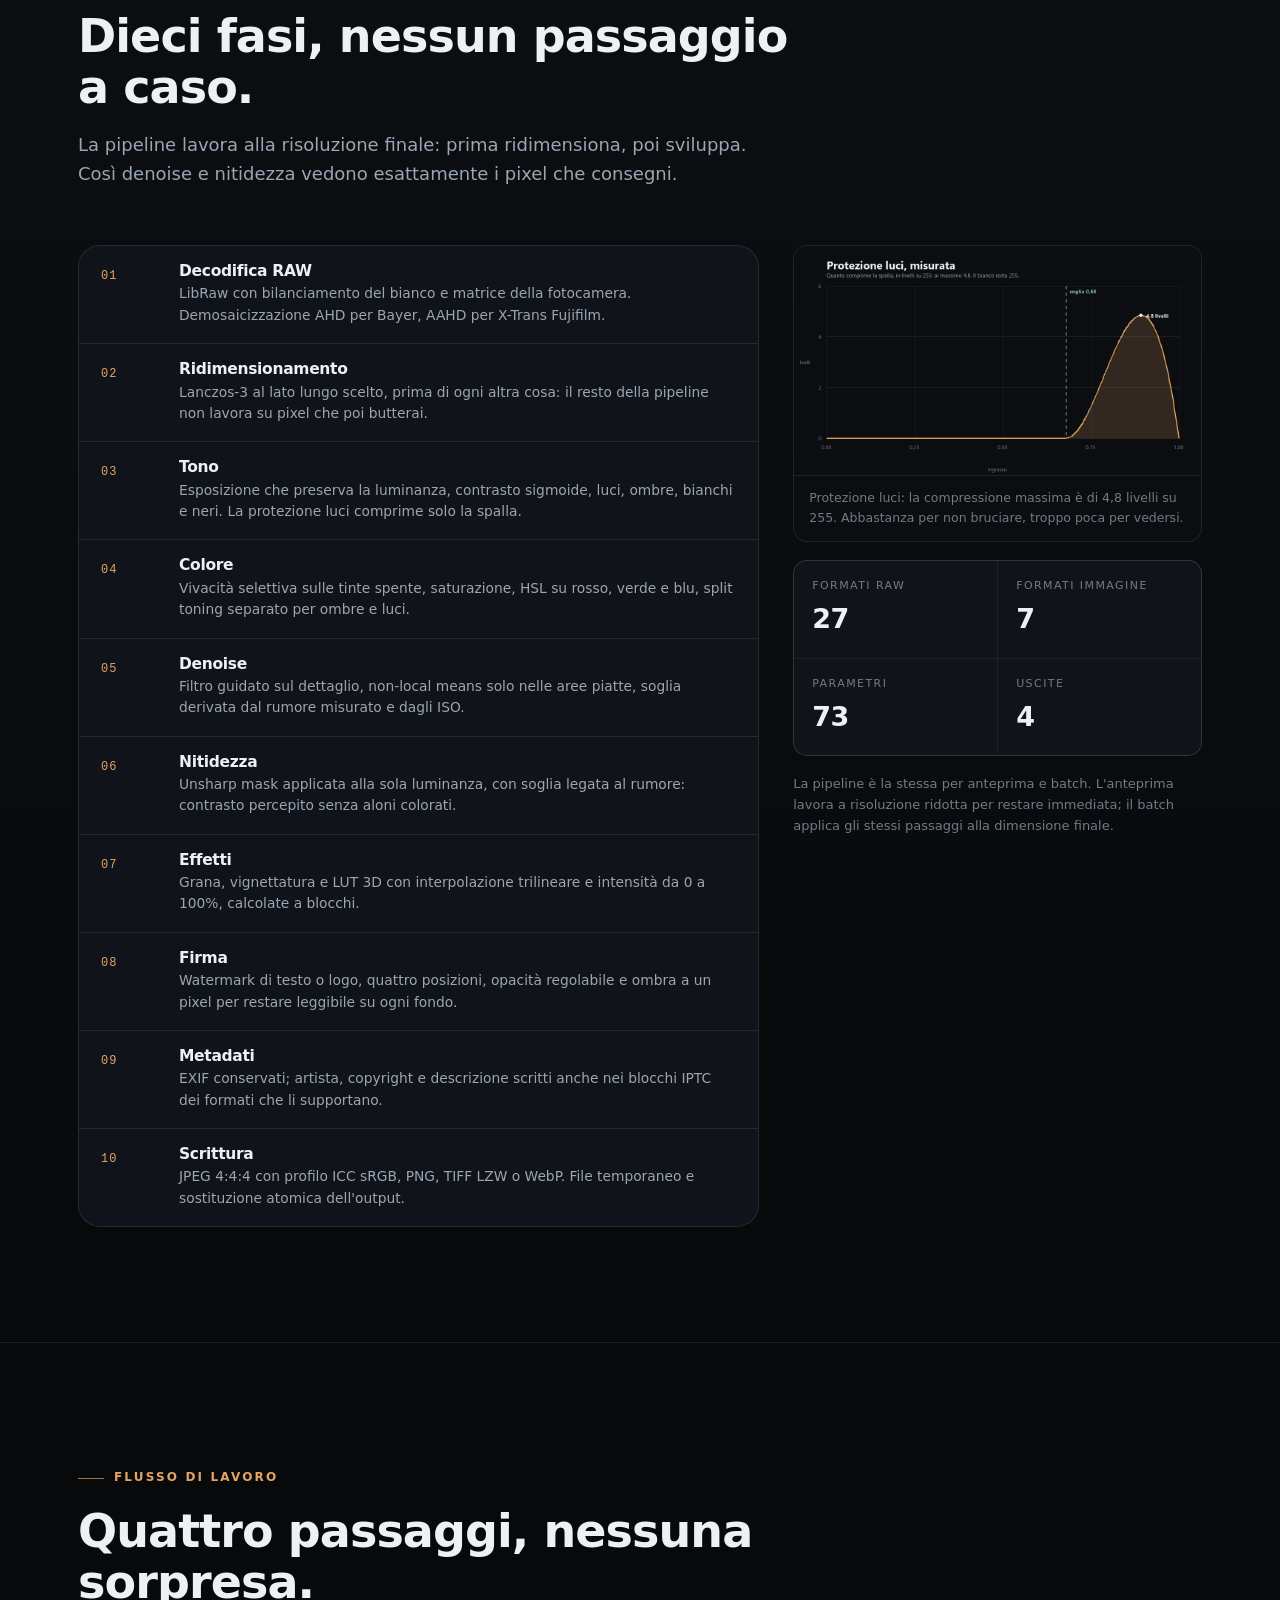
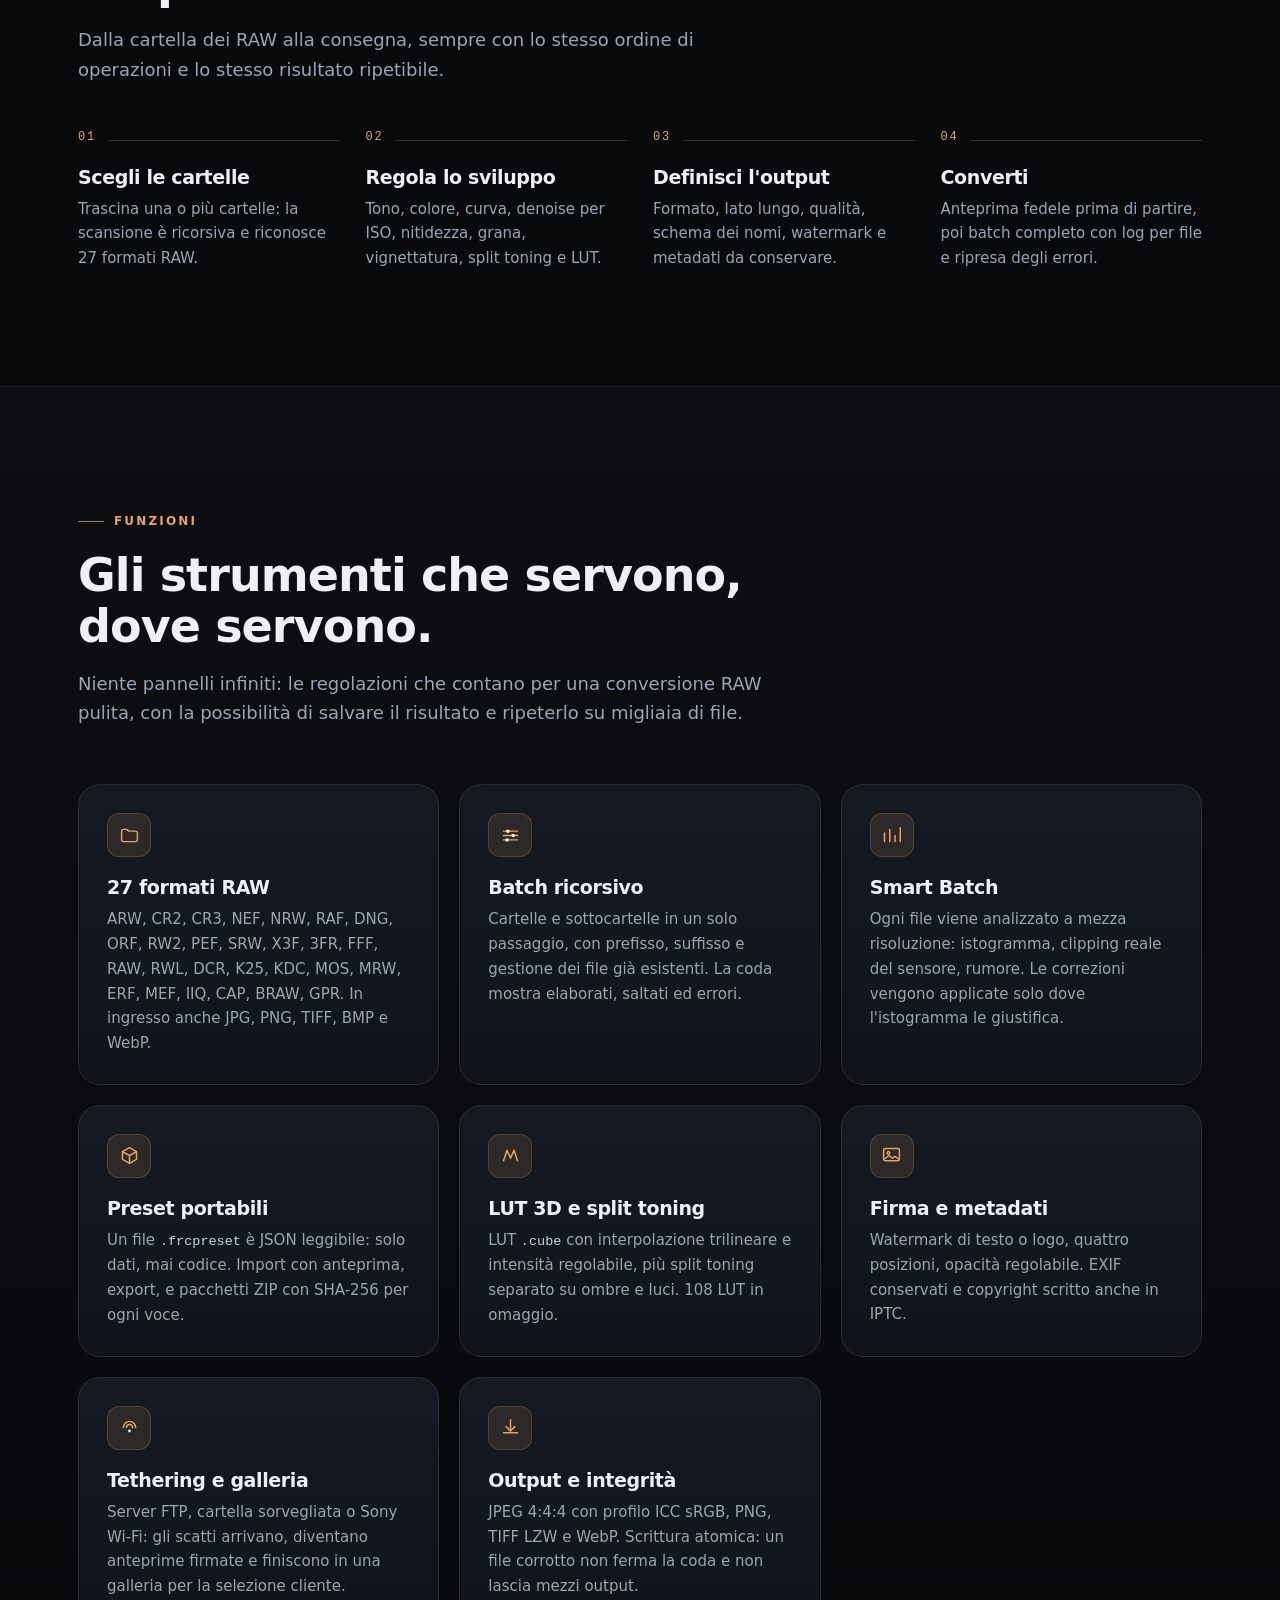
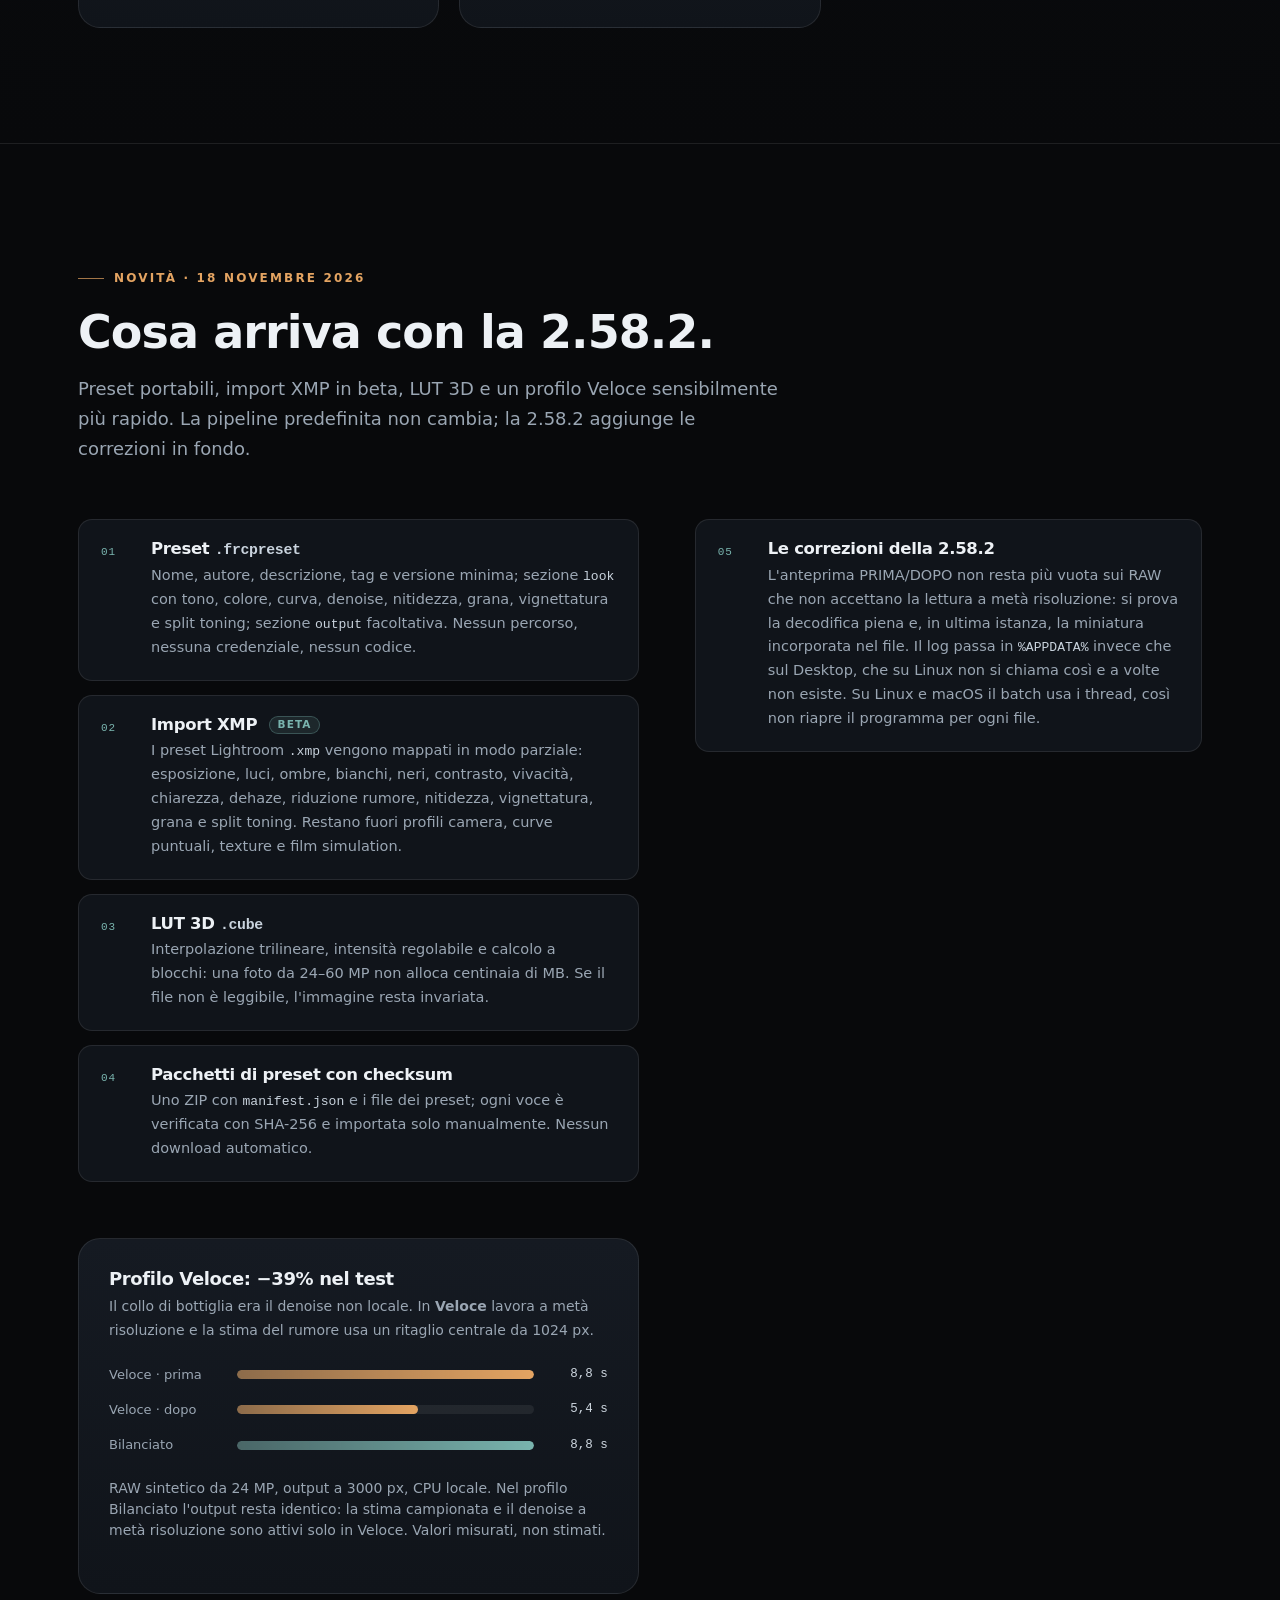
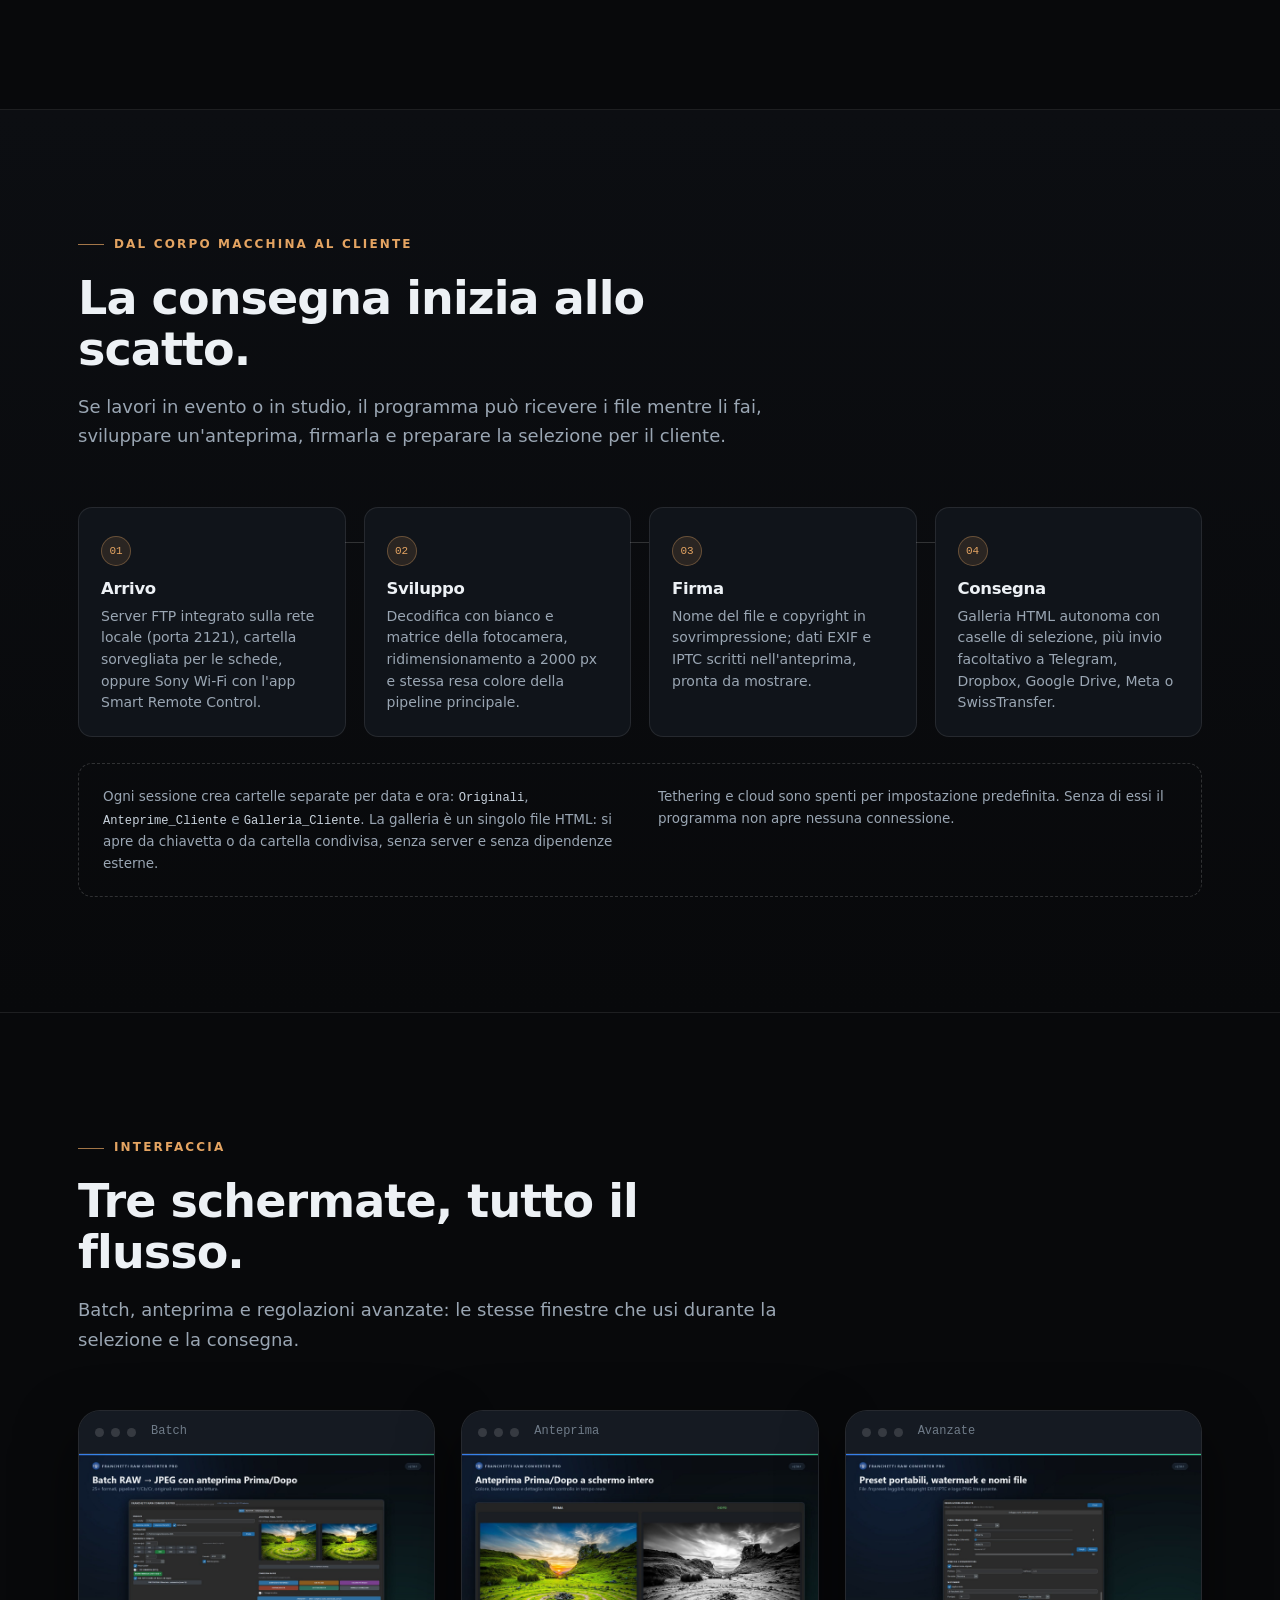
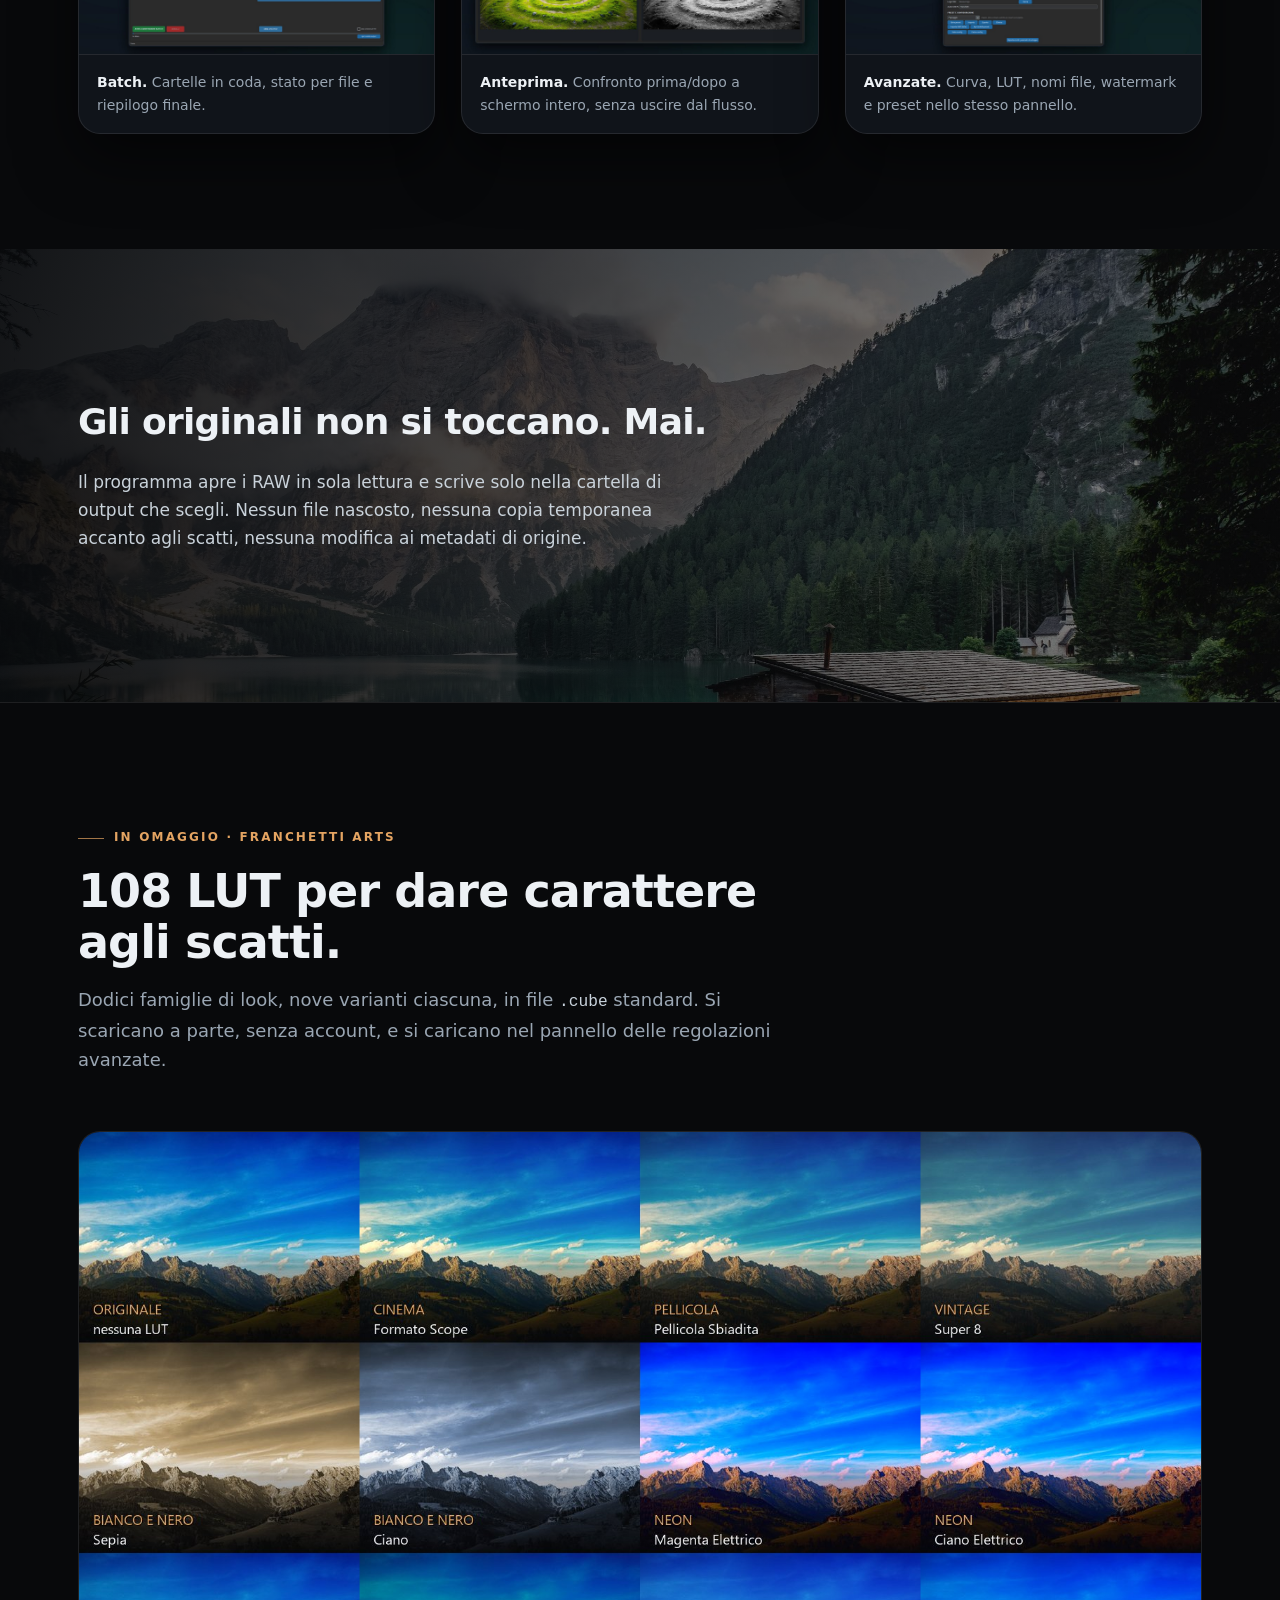
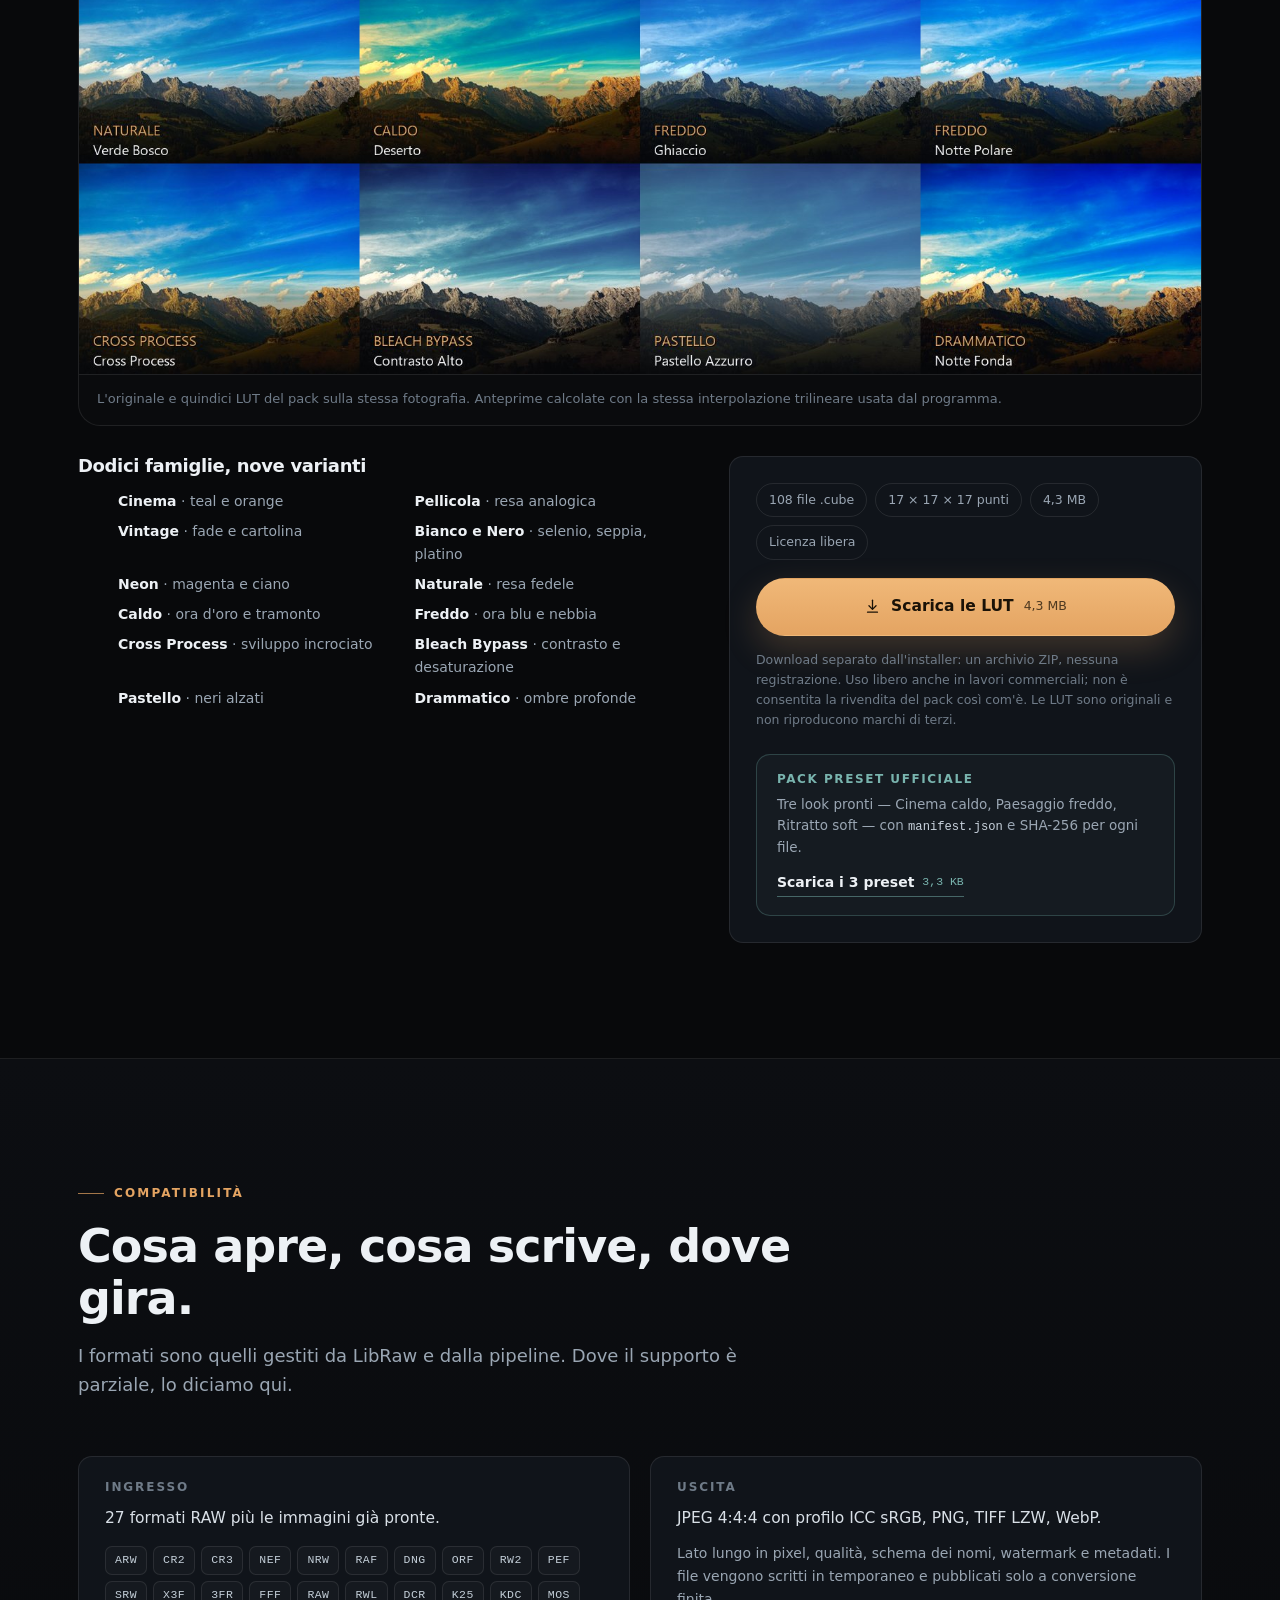
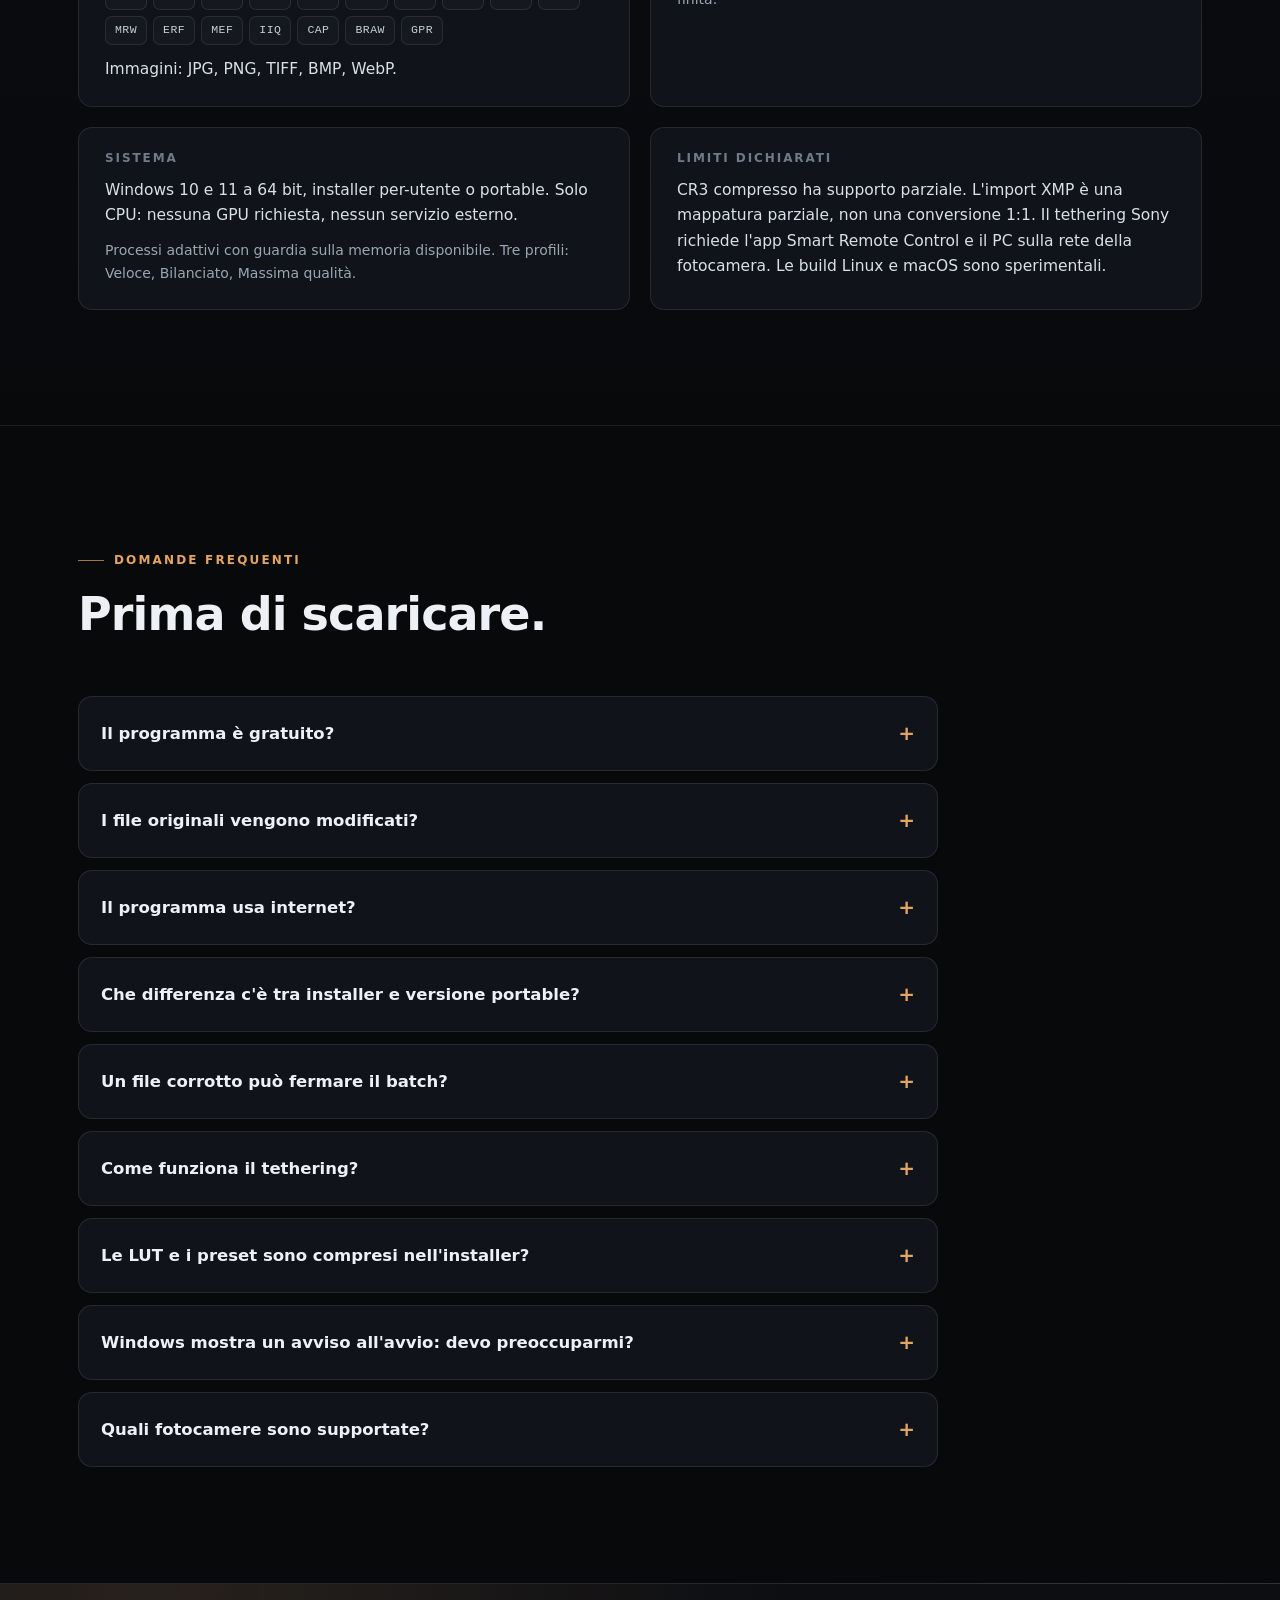
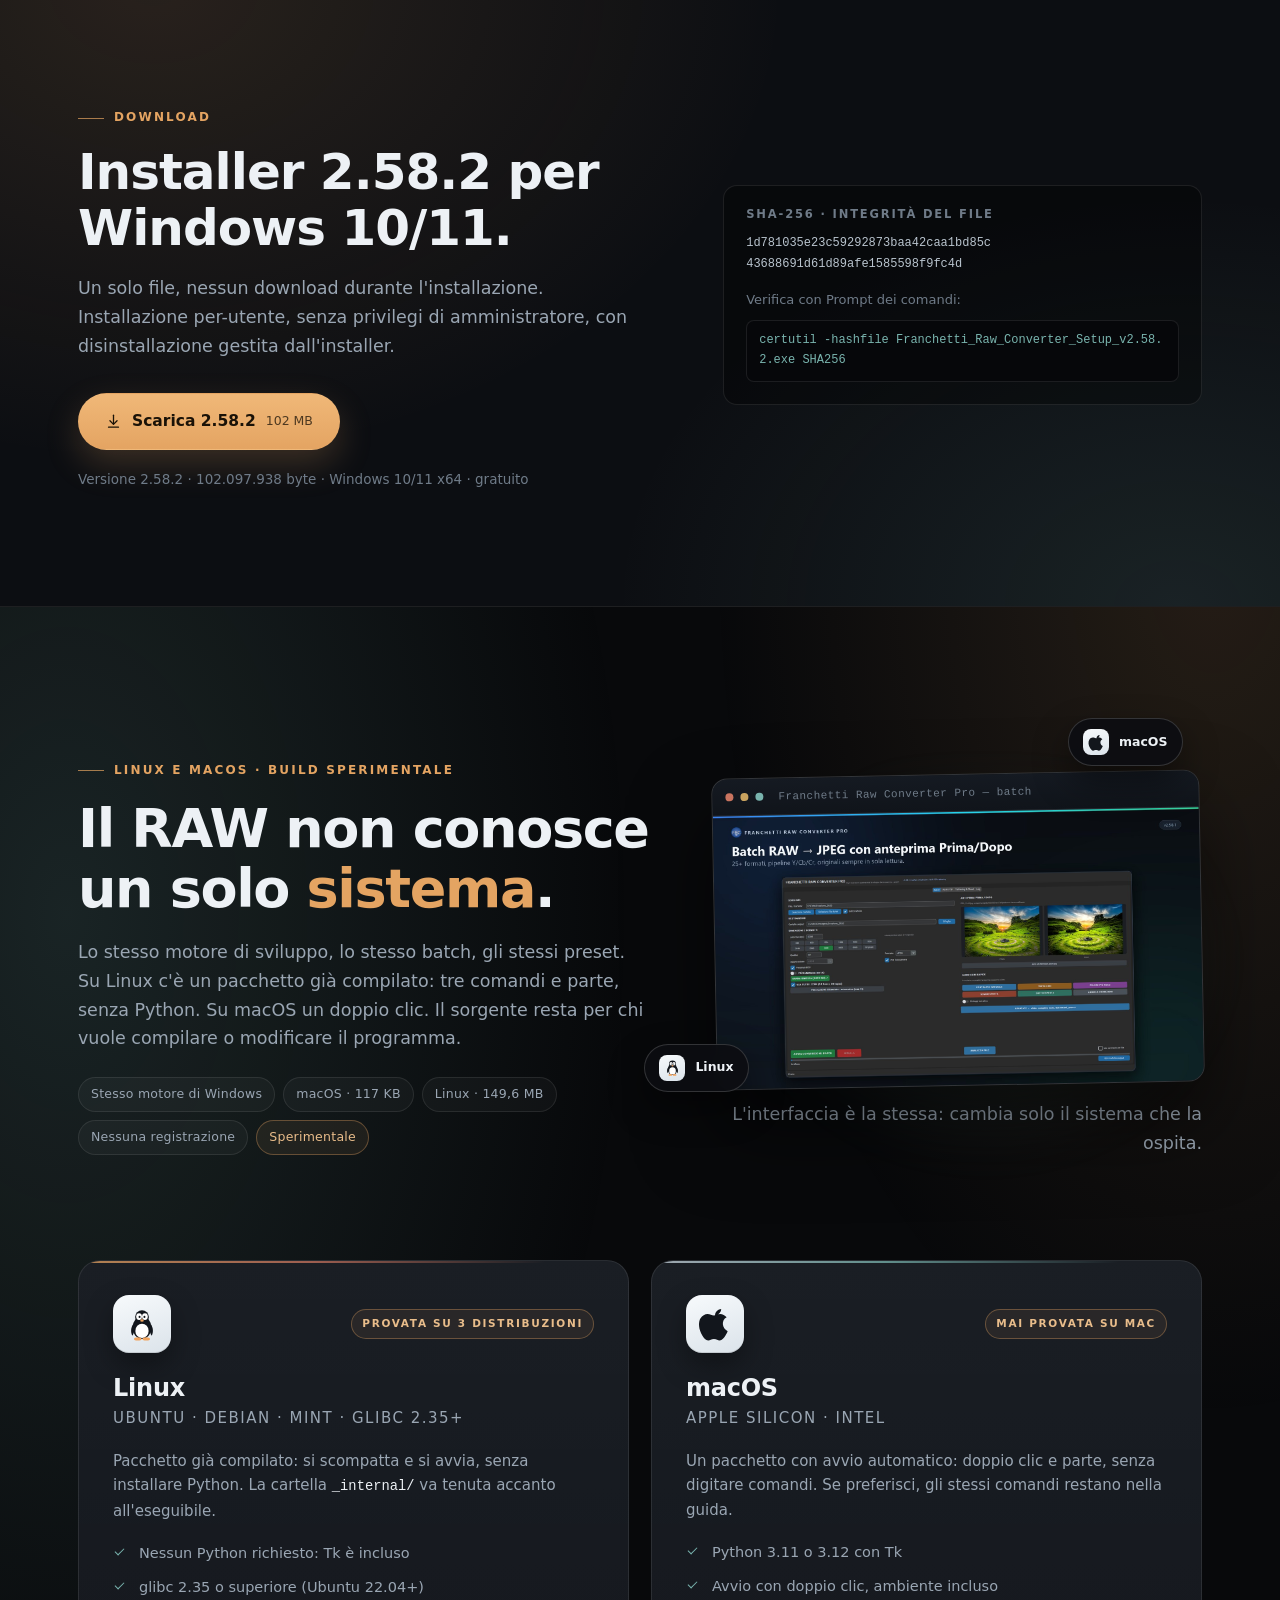
==== commit cef8458e: "Sito: installer 2.58.2 online, con peso e hash verificati Il file caricato su franchettitv.it/downlo" ====
--- a/site/index.html
+++ b/site/index.html
@@ -9,7 +9,7 @@
 <meta name="theme-color" content="#08090b">
 <meta property="og:site_name" content="Franchetti Raw Converter Pro">
 <meta property="og:locale" content="it_IT">
-<meta property="og:title" content="Franchetti Raw Converter Pro 2.58.1">
+<meta property="og:title" content="Franchetti Raw Converter Pro 2.58.2">
 <meta property="og:description" content="Il RAW al massimo del suo potenziale: tono che protegge le luci, denoise guidato, LUT 3D, preset portabili. Windows 10/11 x64, gratuito.">
 <meta property="og:type" content="website">
 <meta property="og:url" content="https://franchettibiagio.github.io/franchetti-raw-converter-site/">
@@ -19,7 +19,7 @@
 <meta property="og:image:height" content="630">
 <meta property="og:image:alt" content="Franchetti Raw Converter Pro: sviluppo RAW e JPEG su Windows 10/11, gratuito">
 <meta name="twitter:card" content="summary_large_image">
-<meta name="twitter:title" content="Franchetti Raw Converter Pro 2.58.1">
+<meta name="twitter:title" content="Franchetti Raw Converter Pro 2.58.2">
 <meta name="twitter:description" content="Sviluppo RAW e JPEG con protezione luci, denoise guidato, LUT 3D e preset portabili. Windows 10/11 x64, gratuito.">
 <meta name="twitter:image" content="https://franchettibiagio.github.io/franchetti-raw-converter-site/assets/og-image.jpg">
 <link rel="icon" href="favicon.png" type="image/png">
@@ -33,11 +33,11 @@
   "applicationCategory": "MultimediaApplication",
   "applicationSubCategory": "Sviluppo RAW",
   "operatingSystem": "Windows 10, Windows 11, Linux, macOS",
-  "softwareVersion": "2.58.1",
+  "softwareVersion": "2.58.2",
   "inLanguage": "it",
   "description": "Sviluppo RAW e JPEG in locale: tono che protegge le luci, denoise guidato, LUT 3D, preset portabili e batch. Gratuito, senza account.",
   "url": "https://franchettibiagio.github.io/franchetti-raw-converter-site/",
-  "downloadUrl": "https://www.franchettitv.it/downloads/Franchetti_Raw_Converter_Setup_v2.58.1.exe",
+  "downloadUrl": "https://www.franchettitv.it/downloads/Franchetti_Raw_Converter_Setup_v2.58.2.exe",
   "image": "https://franchettibiagio.github.io/franchetti-raw-converter-site/assets/og-image.jpg",
   "offers": {
     "@type": "Offer",
@@ -84,7 +84,7 @@
 
     <div class="wrap">
       <div class="hero__inner">
-        <span class="eyebrow">Versione 2.58.1 · Windows 10/11 x64</span>
+        <span class="eyebrow">Versione 2.58.2 · Windows 10/11 x64</span>
         <h1>Il RAW, al massimo<br>del suo <em>potenziale</em>.</h1>
         <p class="hero__lead">
           Bilanciamento del bianco e matrice della fotocamera, tono che protegge le luci,
@@ -93,7 +93,7 @@
         </p>
 
         <div class="hero__actions">
-          <a class="btn btn--primary" href="https://www.franchettitv.it/downloads/Franchetti_Raw_Converter_Setup_v2.58.1.exe">
+          <a class="btn btn--primary" href="https://www.franchettitv.it/downloads/Franchetti_Raw_Converter_Setup_v2.58.2.exe">
             <svg viewBox="0 0 24 24" fill="none" stroke="currentColor" stroke-width="1.8" stroke-linecap="round" stroke-linejoin="round" aria-hidden="true">
               <path d="M12 3v12"/><path d="m7 11 5 5 5-5"/><path d="M5 20h14"/>
             </svg>
@@ -473,9 +473,9 @@
   <section class="section" id="novita">
     <div class="wrap">
       <div class="section-head" data-reveal>
-        <span class="eyebrow">Novità · 12 novembre 2026</span>
-        <h2>Cosa arriva con la 2.58.1.</h2>
-        <p>Preset portabili, import XMP in beta, LUT 3D e un profilo Veloce sensibilmente più rapido. La pipeline predefinita non cambia.</p>
+        <span class="eyebrow">Novità · 18 novembre 2026</span>
+        <h2>Cosa arriva con la 2.58.2.</h2>
+        <p>Preset portabili, import XMP in beta, LUT 3D e un profilo Veloce sensibilmente più rapido. La pipeline predefinita non cambia; la 2.58.2 aggiunge le correzioni in fondo.</p>
       </div>
 
       <div class="release">
@@ -513,6 +513,13 @@
           </article>
         </div>
 
+          <article class="release__item">
+            <div class="tag">05</div>
+            <div>
+              <h3>Le correzioni della 2.58.2</h3>
+              <p>L'anteprima PRIMA/DOPO non resta più vuota sui RAW che non accettano la lettura a metà risoluzione: si prova la decodifica piena e, in ultima istanza, la miniatura incorporata nel file. Il log passa in <span class="mono">%APPDATA%</span> invece che sul Desktop, che su Linux non si chiama così e a volte non esiste. Su Linux e macOS il batch usa i thread, così non riapre il programma per ogni file.</p>
+            </div>
+          </article>
         <aside class="bench" data-reveal>
           <h3>Profilo Veloce: −39% nel test</h3>
           <p>Il collo di bottiglia era il denoise non locale. In <b>Veloce</b> lavora a metà risoluzione e la stima del rumore usa un ritaglio centrale da 1024 px.</p>
@@ -777,7 +784,7 @@
 
         <details data-reveal>
           <summary>Le LUT e i preset sono compresi nell'installer?</summary>
-          <p>No, sono due download separati e facoltativi: un archivio da 4,3 MB con 108 LUT e uno da 3,3 KB con tre preset. L'installer resta un unico eseguibile da 101 MB. Le LUT si caricano dal pannello delle regolazioni avanzate con intensità da 0 a 100%.</p>
+          <p>No, sono due download separati e facoltativi: un archivio da 4,3 MB con 108 LUT e uno da 3,3 KB con tre preset. L'installer resta un unico eseguibile da 102 MB. Le LUT si caricano dal pannello delle regolazioni avanzate con intensità da 0 a 100%.</p>
         </details>
 
         <details data-reveal>
@@ -798,29 +805,29 @@
     <div class="wrap download__inner">
       <div data-reveal>
         <span class="eyebrow">Download</span>
-        <h2>Installer 2.58.1 per Windows 10/11.</h2>
+        <h2>Installer 2.58.2 per Windows 10/11.</h2>
         <p class="download__lead">
           Un solo file, nessun download durante l'installazione. Installazione per-utente,
           senza privilegi di amministratore, con disinstallazione gestita dall'installer.
         </p>
 
         <div class="download__actions">
-          <a class="btn btn--primary" href="https://www.franchettitv.it/downloads/Franchetti_Raw_Converter_Setup_v2.58.1.exe">
+          <a class="btn btn--primary" href="https://www.franchettitv.it/downloads/Franchetti_Raw_Converter_Setup_v2.58.2.exe">
             <svg viewBox="0 0 24 24" fill="none" stroke="currentColor" stroke-width="1.8" stroke-linecap="round" stroke-linejoin="round" aria-hidden="true">
               <path d="M12 3v12"/><path d="m7 11 5 5 5-5"/><path d="M5 20h14"/>
             </svg>
-            Scarica 2.58.1 <small>101 MB</small>
+            Scarica 2.58.2 <small>102 MB</small>
           </a>
         </div>
 
-        <p class="download__hint">Versione 2.58.1 · 101.165.696 byte · Windows 10/11 x64 · gratuito</p>
+        <p class="download__hint">Versione 2.58.2 · 102.097.938 byte · Windows 10/11 x64 · gratuito</p>
       </div>
 
       <div class="hash" data-reveal>
         <h3>SHA-256 · integrità del file</h3>
-        <code>316a34c16d45f6e3cca05e517b95797d<br>83bc0e88adf4199659025e4cb1b86405</code>
+        <code>1d781035e23c59292873baa42caa1bd85c<br>43688691d61d89afe1585598f9fc4d</code>
         <p>Verifica con Prompt dei comandi:</p>
-        <div class="cmd">certutil -hashfile Franchetti_Raw_Converter_Setup_v2.58.1.exe SHA256</div>
+        <div class="cmd">certutil -hashfile Franchetti_Raw_Converter_Setup_v2.58.2.exe SHA256</div>
       </div>
     </div>
   </section>
@@ -1084,7 +1091,7 @@
   <div class="wrap footer__inner">
     <div>
       <strong>Franchetti Raw Converter Pro</strong><br>
-      Convertitore RAW per Windows 10 e 11 · versione 2.58.1
+      Convertitore RAW per Windows 10 e 11 · versione 2.58.2
     </div>
     <div>
       <strong>Supporto</strong><br>
